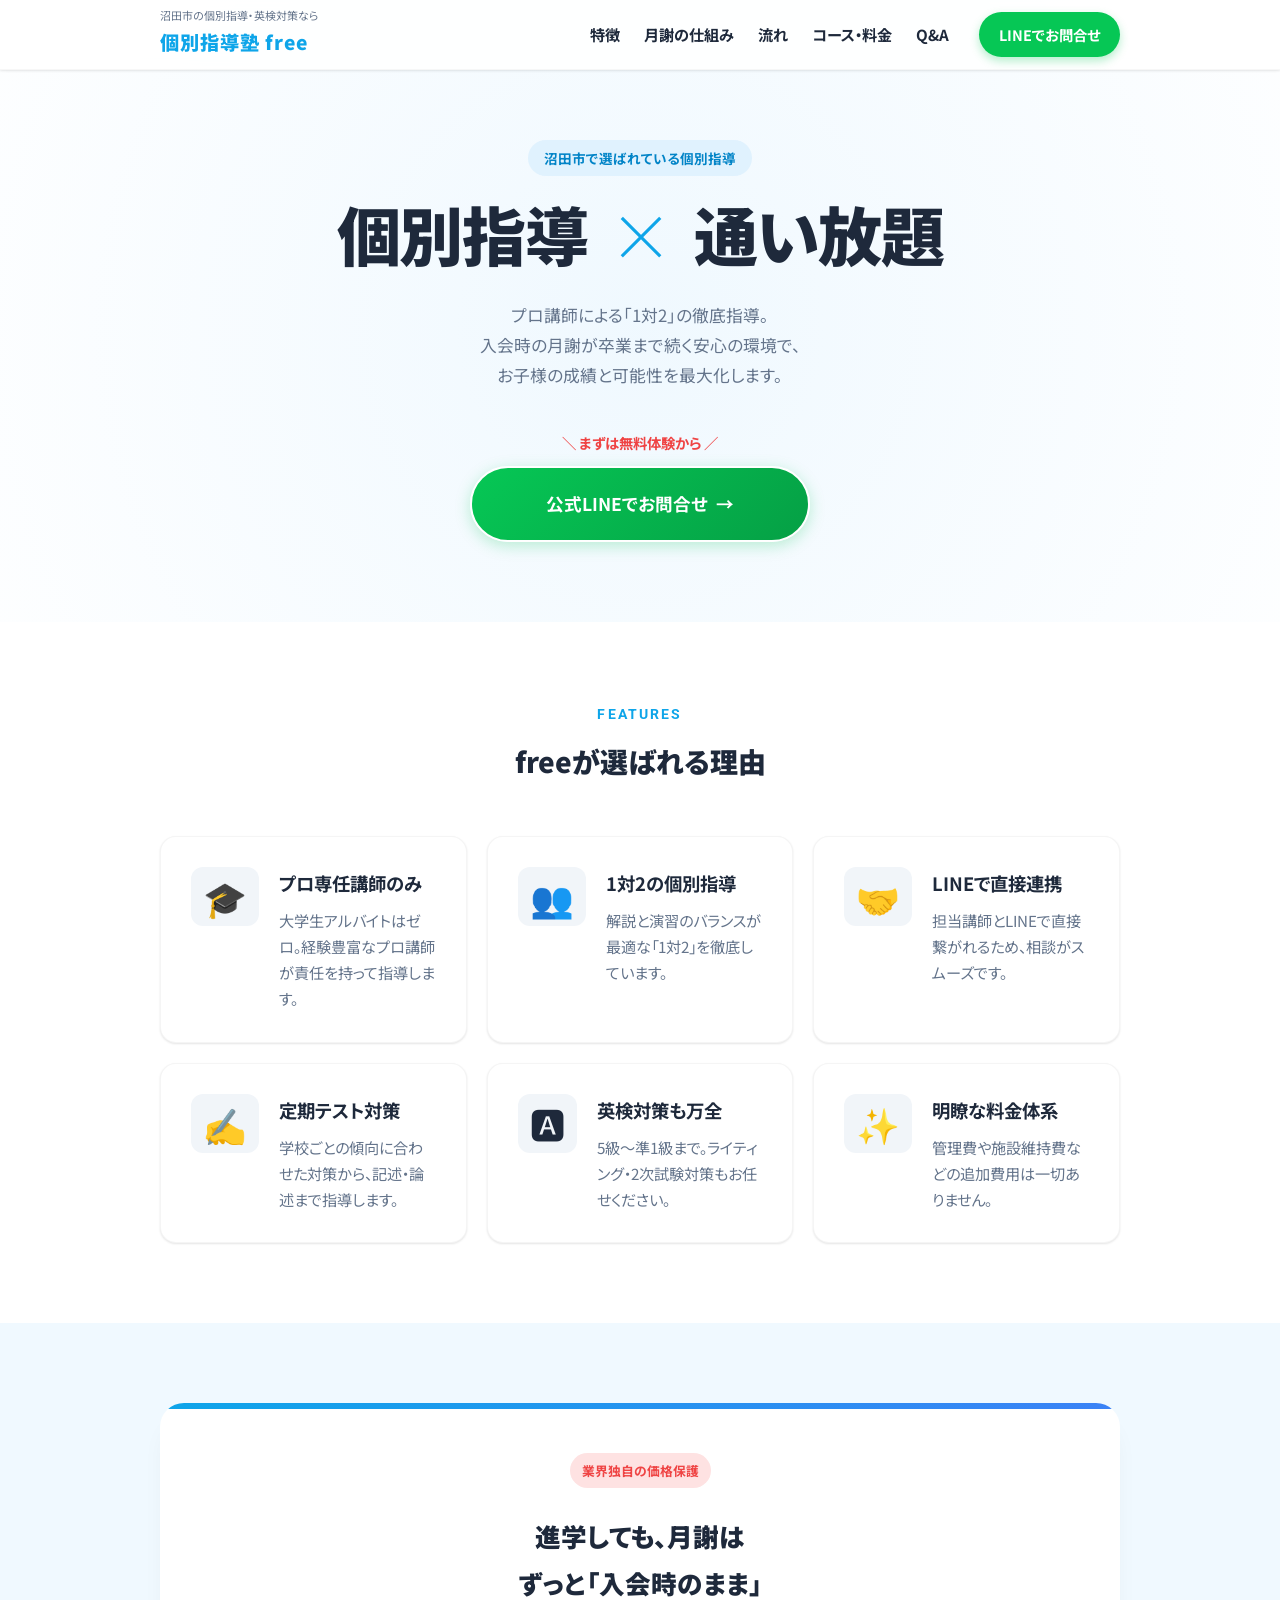
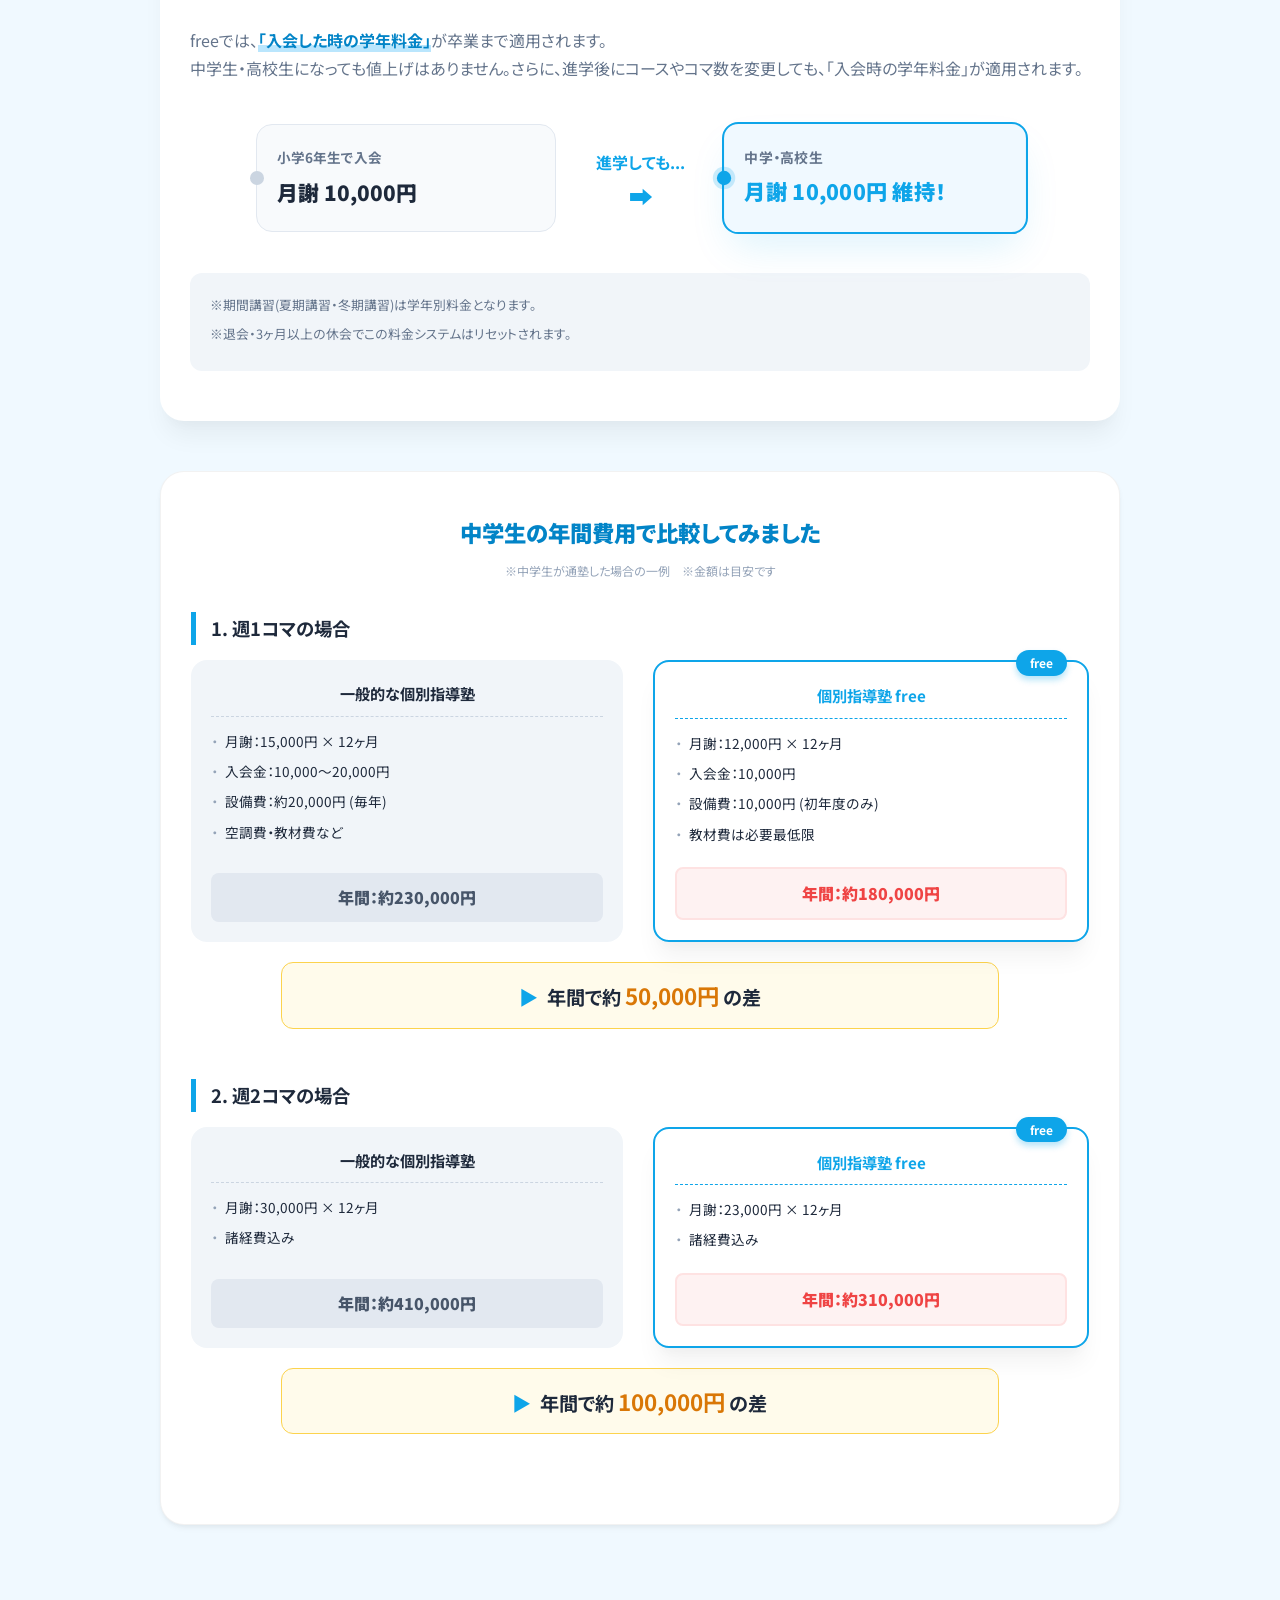
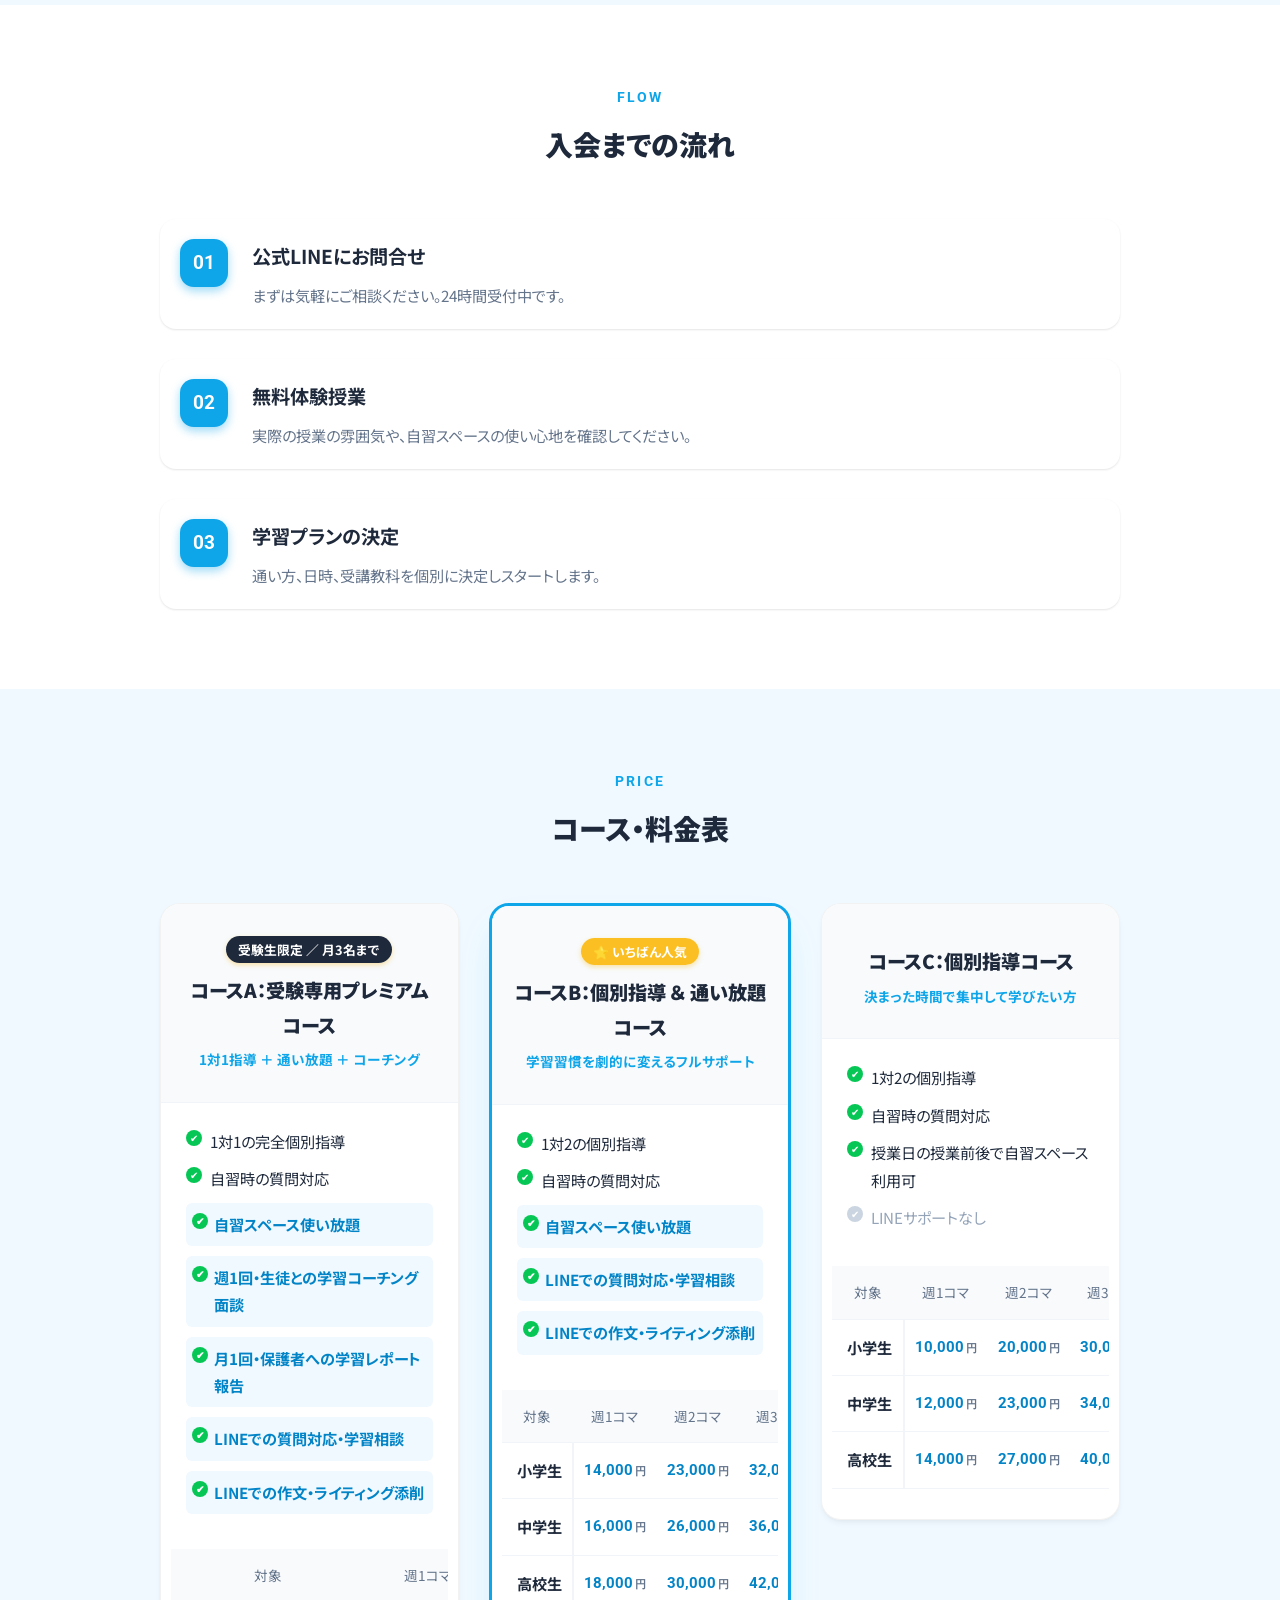
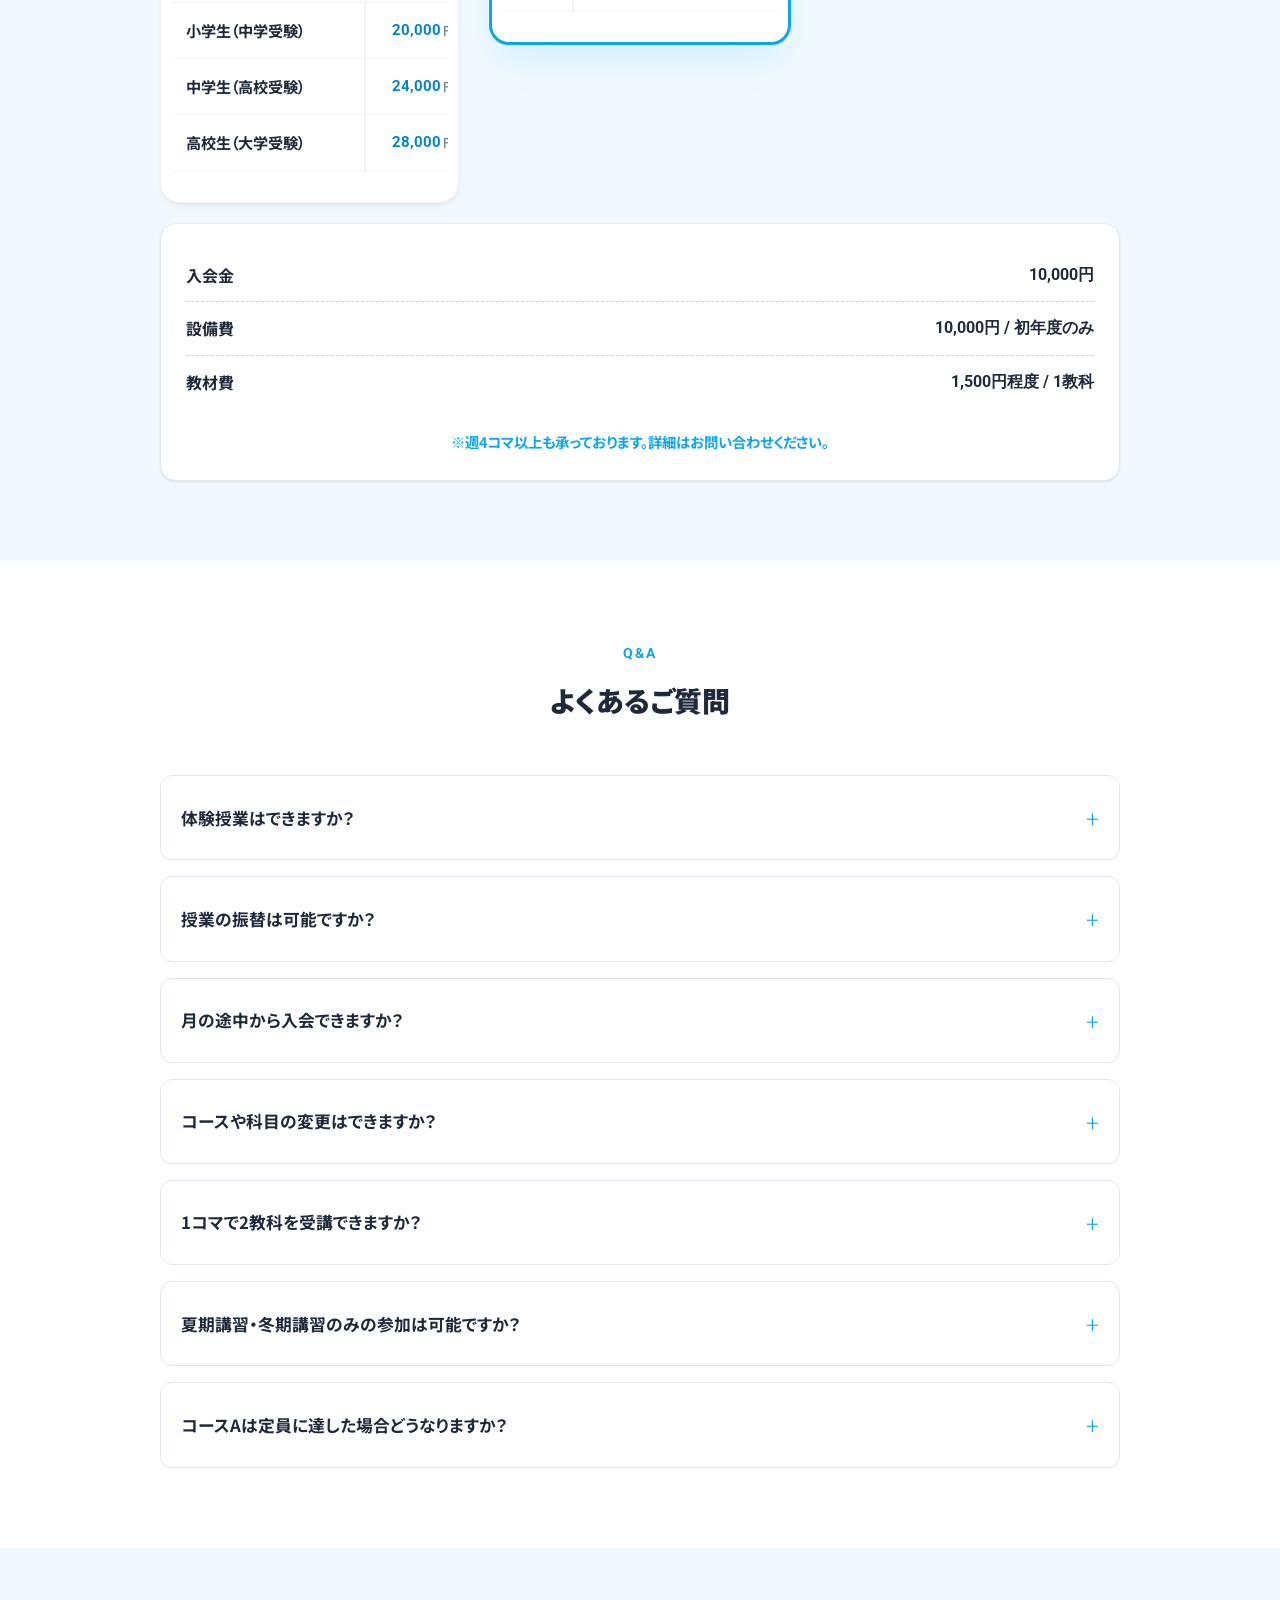
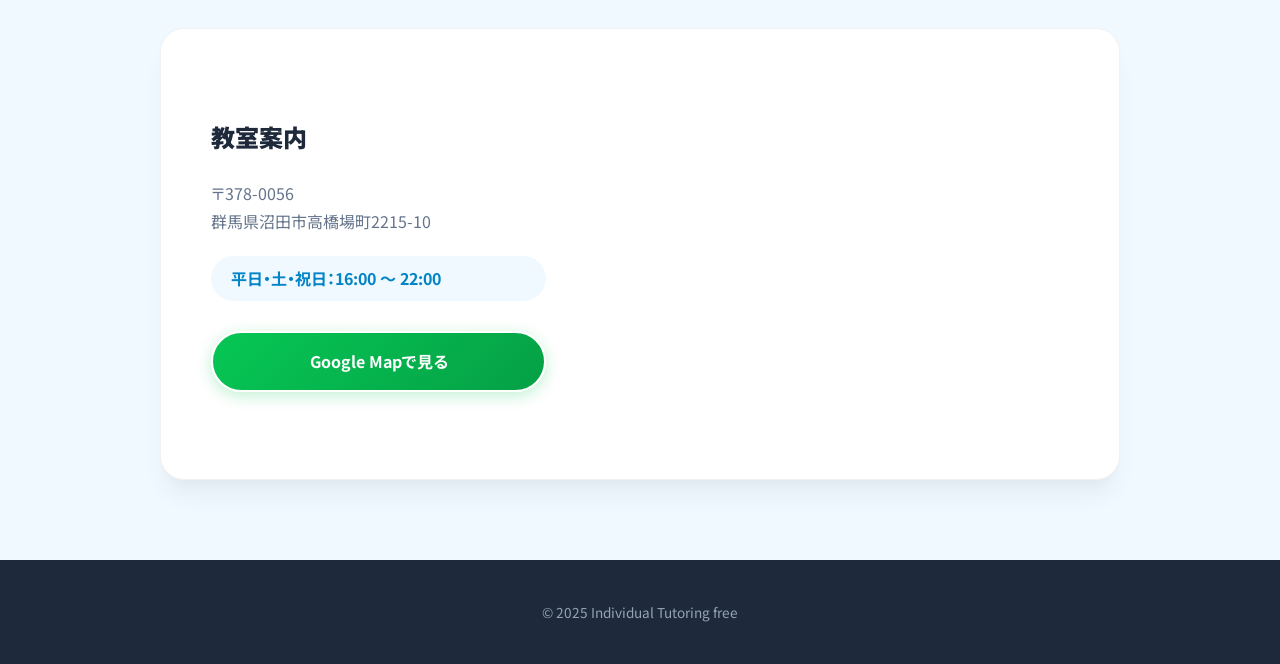
==== index.html @ dbedf5eb "Add files via upload" ====
<!DOCTYPE html>
<html lang="ja">
<head>
    <meta charset="UTF-8">
    <meta name="viewport" content="width=device-width, initial-scale=1.0, maximum-scale=1.0, user-scalable=no">
    <title>沼田市の個別指導塾 free | プロ講師による1対2指導・通い放題</title>
    <meta name="description" content="群馬県沼田市の個別指導塾free。プロ専任講師による1対2の個別指導と続けやすい学習環境を提供。無料体験実施中！">
    <link rel="preconnect" href="https://fonts.googleapis.com">
    <link rel="preconnect" href="https://fonts.gstatic.com" crossorigin>
    <link href="https://fonts.googleapis.com/css2?family=Noto+Sans+JP:wght@400;500;700;900&family=Roboto:wght@500;700&display=swap" rel="stylesheet">
    <link rel="stylesheet" href="styles.css">
</head>
<body>
    <div class="scroll-progress" id="scrollProgress"></div>

    <header class="header js-header">
        <div class="container header-inner">
            <div class="logo">
                <a href="#" class="logo-link">
                    <span class="logo-sub">沼田市の個別指導・英検対策なら</span>
                    <div class="logo-main">個別指導塾 free</div>
                </a>
            </div>
            
            <nav class="nav-desktop">
                <ul>
                    <li><a href="#features" class="nav-link">特徴</a></li>
                    <li><a href="#tuition-rule" class="nav-link">月謝の仕組み</a></li>
                    <li><a href="#flow" class="nav-link">流れ</a></li>
                    <li><a href="#course" class="nav-link">コース・料金</a></li>
                    <li><a href="#faq" class="nav-link">Q&A</a></li>
                </ul>
                <a href="https://lin.ee/gJxUEir" class="btn-header" target="_blank">LINEでお問合せ</a>
            </nav>

            <button class="hamburger js-hamburger" aria-label="メニュー">
                <span class="bar"></span>
                <span class="bar"></span>
            </button>
        </div>
    </header>

    <div class="mobile-menu js-mobile-menu">
        <nav class="mobile-nav">
            <a href="#features" class="mobile-link"><span>01.</span> 塾の特徴</a>
            <a href="#tuition-rule" class="mobile-link"><span>02.</span> 月謝の仕組み</a>
            <a href="#flow" class="mobile-link"><span>03.</span> 入会までの流れ</a>
            <a href="#course" class="mobile-link"><span>04.</span> コース・料金</a>
            <a href="#faq" class="mobile-link"><span>05.</span> よくある質問</a>
        </nav>
        <div class="mobile-menu-cta">
            <a href="https://lin.ee/gJxUEir" class="btn-primary full-width" target="_blank">LINEで無料体験を予約</a>
        </div>
    </div>

    <main>
        <section class="hero">
            <div class="hero-bg-circle"></div>
            <div class="container hero-container">
                <div class="hero-content">
                    <span class="tag-label fade-up">沼田市で選ばれている個別指導</span>
                    <h2 class="hero-title fade-up delay-1">
                        個別指導 <span class="accent-x">×</span> 通い放題
                    </h2>
                    <p class="hero-text fade-up delay-2">
                        プロ講師による「1対2」の徹底指導。<br>
                        入会時の月謝が卒業まで続く安心の環境で、<br>
                        お子様の成績と可能性を最大化します。
                    </p>
                    <div class="hero-cta fade-up delay-3">
                        <p class="cta-micro">＼ まずは無料体験から ／</p>
                        <a href="https://lin.ee/gJxUEir" class="btn-primary large shadow-pulse" target="_blank">
                            公式LINEでお問合せ
                            <span class="arrow-icon">→</span>
                        </a>
                    </div>
                </div>
            </div>
        </section>

        <section id="features" class="section">
            <div class="container">
                <div class="section-header fade-in">
                    <span class="section-en">Features</span>
                    <h3 class="section-jp">freeが選ばれる理由</h3>
                </div>
                <div class="bento-grid stagger-trigger">
                    <div class="bento-item stagger-item">
                        <div class="icon-box">🎓</div>
                        <div class="bento-content">
                            <h4>プロ専任講師のみ</h4>
                            <p>大学生アルバイトはゼロ。経験豊富なプロ講師が責任を持って指導します。</p>
                        </div>
                    </div>
                    <div class="bento-item stagger-item">
                        <div class="icon-box">👥</div>
                        <div class="bento-content">
                            <h4>1対2の個別指導</h4>
                            <p>解説と演習のバランスが最適な「1対2」を徹底しています。</p>
                        </div>
                    </div>
                    <div class="bento-item stagger-item">
                        <div class="icon-box">🤝</div>
                        <div class="bento-content">
                            <h4>LINEで直接連携</h4>
                            <p>担当講師とLINEで直接繋がれるため、相談がスムーズです。</p>
                        </div>
                    </div>
                    <div class="bento-item stagger-item">
                        <div class="icon-box">✍️</div>
                        <div class="bento-content">
                            <h4>定期テスト対策</h4>
                            <p>学校ごとの傾向に合わせた対策から、記述・論述まで指導します。</p>
                        </div>
                    </div>
                    <div class="bento-item stagger-item">
                        <div class="icon-box">🅰️</div>
                        <div class="bento-content">
                            <h4>英検対策も万全</h4>
                            <p>5級〜準1級まで。ライティング・2次試験対策もお任せください。</p>
                        </div>
                    </div>
                    <div class="bento-item stagger-item">
                        <div class="icon-box">✨</div>
                        <div class="bento-content">
                            <h4>明瞭な料金体系</h4>
                            <p>管理費や施設維持費などの追加費用は一切ありません。</p>
                        </div>
                    </div>
                </div>
            </div>
        </section>

        <section id="tuition-rule" class="section bg-pale">
            <div class="container">
                <div class="rule-card fade-in">
                    <div class="rule-header">
                        <span class="badge-red">業界独自の価格保護</span>
                        <h3>進学しても、月謝は<br>ずっと「入会時のまま」</h3>
                        <p class="rule-lead">
                            freeでは、<strong>「入会した時の学年料金」</strong>が卒業まで適用されます。<br>
                            中学生・高校生になっても値上げはありません。さらに、進学後にコースやコマ数を変更しても、「入会時の学年料金」が適用されます。
                        </p>
                    </div>
                    
                    <div class="timeline-visual">
                        <div class="timeline-item">
                            <div class="tm-point start"></div>
                            <div class="tm-content">
                                <span class="tm-grade">小学6年生で入会</span>
                                <span class="tm-price">月謝 10,000円</span>
                            </div>
                        </div>
                        <div class="timeline-arrow-container">
                            <div class="timeline-label">進学しても...</div>
                            <div class="timeline-icon">⬇</div>
                        </div>
                        <div class="timeline-item highlight">
                            <div class="tm-point end"></div>
                            <div class="tm-content">
                                <span class="tm-grade">中学・高校生</span>
                                <span class="tm-price active">月謝 10,000円 維持！</span>
                            </div>
                        </div>
                    </div>

                    <div class="rule-notes">
                        <p class="note-text">※期間講習(夏期講習・冬期講習)は学年別料金となります。</p>
                        <p class="note-text">※退会・3ヶ月以上の休会でこの料金システムはリセットされます。</p>
                    </div>
                </div>

                <div class="comparison-area fade-in">
                    <div class="comparison-header">
                        <h3>中学生の年間費用で比較してみました</h3>
                        <p class="comp-note">※中学生が通塾した場合の一例　※金額は目安です</p>
                    </div>

                    <div class="comp-case">
                        <h4>1. 週1コマの場合</h4>
                        <div class="comp-flex">
                            <div class="comp-card general">
                                <h5 class="comp-card-title">一般的な個別指導塾</h5>
                                <ul class="comp-list">
                                    <li>月謝：15,000円 × 12ヶ月</li>
                                    <li>入会金：10,000〜20,000円</li>
                                    <li>設備費：約20,000円 (毎年)</li>
                                    <li>空調費・教材費など</li>
                                </ul>
                                <div class="comp-total">年間：約230,000円</div>
                            </div>
                            <div class="comp-card free">
                                <h5 class="comp-card-title">個別指導塾 free</h5>
                                <ul class="comp-list">
                                    <li>月謝：12,000円 × 12ヶ月</li>
                                    <li>入会金：10,000円</li>
                                    <li>設備費：10,000円 (初年度のみ)</li>
                                    <li>教材費は必要最低限</li>
                                </ul>
                                <div class="comp-total highlight">年間：約180,000円</div>
                            </div>
                        </div>
                        <div class="comp-diff">
                            <span class="diff-arrow">▶</span> 年間で約<strong>50,000円</strong>の差
                        </div>
                    </div>

                    <div class="comp-case">
                        <h4>2. 週2コマの場合</h4>
                        <div class="comp-flex">
                            <div class="comp-card general">
                                <h5 class="comp-card-title">一般的な個別指導塾</h5>
                                <ul class="comp-list">
                                    <li>月謝：30,000円 × 12ヶ月</li>
                                    <li>諸経費込み</li>
                                </ul>
                                <div class="comp-total">年間：約410,000円</div>
                            </div>
                            <div class="comp-card free">
                                <h5 class="comp-card-title">個別指導塾 free</h5>
                                <ul class="comp-list">
                                    <li>月謝：23,000円 × 12ヶ月</li>
                                    <li>諸経費込み</li>
                                </ul>
                                <div class="comp-total highlight">年間：約310,000円</div>
                            </div>
                        </div>
                        <div class="comp-diff">
                            <span class="diff-arrow">▶</span> 年間で約<strong>100,000円</strong>の差
                        </div>
                    </div>
                </div>

            </div>
        </section>

        <section id="flow" class="section">
            <div class="container">
                <div class="section-header fade-in">
                    <span class="section-en">Flow</span>
                    <h3 class="section-jp">入会までの流れ</h3>
                </div>
                <div class="step-list stagger-trigger">
                    <div class="step-item stagger-item">
                        <div class="step-num">01</div>
                        <div class="step-body">
                            <h4>公式LINEにお問合せ</h4>
                            <p>まずは気軽にご相談ください。24時間受付中です。</p>
                        </div>
                    </div>
                    <div class="step-item stagger-item">
                        <div class="step-num">02</div>
                        <div class="step-body">
                            <h4>無料体験授業</h4>
                            <p>実際の授業の雰囲気や、自習スペースの使い心地を確認してください。</p>
                        </div>
                    </div>
                    <div class="step-item stagger-item">
                        <div class="step-num">03</div>
                        <div class="step-body">
                            <h4>学習プランの決定</h4>
                            <p>通い方、日時、受講教科を個別に決定しスタートします。</p>
                        </div>
                    </div>
                </div>
            </div>
        </section>

        <section id="course" class="section bg-pale">
            <div class="container">
                <div class="section-header fade-in">
                    <span class="section-en">Price</span>
                    <h3 class="section-jp">コース・料金表</h3>
                </div>

                <div class="pricing-wrapper stagger-trigger">

                    <!-- コースA：プレミアム（デコイ） -->
                    <div class="price-card stagger-item">
                        <div class="pc-header">
                            <span class="pc-badge" style="background: #1e293b;">受験生限定 ／ 月3名まで</span>
                            <h4>コースA：受験専用プレミアムコース</h4>
                            <p class="pc-desc">1対1指導 ＋ 通い放題 ＋ コーチング</p>
                        </div>
                        <div class="pc-features">
                            <ul>
                                <li class="text-black">1対1の完全個別指導</li>
                                <li class="text-black">自習時の質問対応</li>
                                <li class="text-blue">自習スペース使い放題</li>
                                <li class="text-blue">週1回・生徒との学習コーチング面談</li>
                                <li class="text-blue">月1回・保護者への学習レポート報告</li>
                                <li class="text-blue">LINEでの質問対応・学習相談</li>
                                <li class="text-blue">LINEでの作文・ライティング添削</li>
                            </ul>
                        </div>
                        <div class="table-container">
                            <table class="clean-table">
                                <thead>
                                    <tr><th>対象</th><th>週1コマ</th></tr>
                                </thead>
                                <tbody>
                                    <tr><th>小学生（中学受験）</th><td>20,000<span class="yen">円〜</span></td></tr>
                                    <tr><th>中学生（高校受験）</th><td>24,000<span class="yen">円〜</span></td></tr>
                                    <tr><th>高校生（大学受験）</th><td>28,000<span class="yen">円〜</span></td></tr>
                                </tbody>
                            </table>
                        </div>

                    </div>

                    <!-- コースB：個別指導 ＆ 通い放題（旧コースA・メイン） -->
                    <div class="price-card recommended stagger-item">
                        <div class="pc-header">
                            <span class="pc-badge">⭐ いちばん人気</span>
                            <h4>コースB：個別指導 ＆ 通い放題コース</h4>
                            <p class="pc-desc">学習習慣を劇的に変えるフルサポート</p>
                        </div>
                        <div class="pc-features">
                            <ul>
                                <li class="text-black">1対2の個別指導</li>
                                <li class="text-black">自習時の質問対応</li>
                                <li class="text-blue">自習スペース使い放題</li>
                                <li class="text-blue">LINEでの質問対応・学習相談</li>
                                <li class="text-blue">LINEでの作文・ライティング添削</li>
                            </ul>
                        </div>
                        <div class="table-container">
                            <table class="clean-table">
                                <thead>
                                    <tr><th>対象</th><th>週1コマ</th><th>週2コマ</th><th>週3コマ</th></tr>
                                </thead>
                                <tbody>
                                    <tr><th>小学生</th><td>14,000<span class="yen">円</span></td><td>23,000<span class="yen">円</span></td><td>32,000<span class="yen">円</span></td></tr>
                                    <tr><th>中学生</th><td>16,000<span class="yen">円</span></td><td>26,000<span class="yen">円</span></td><td>36,000<span class="yen">円</span></td></tr>
                                    <tr><th>高校生</th><td>18,000<span class="yen">円</span></td><td>30,000<span class="yen">円</span></td><td>42,000<span class="yen">円</span></td></tr>
                                </tbody>
                            </table>
                        </div>
                    </div>

                    <!-- コースC：個別指導コース（旧コースB） -->
                    <div class="price-card stagger-item">
                        <div class="pc-header">
                            <h4>コースC：個別指導コース</h4>
                            <p class="pc-desc">決まった時間で集中して学びたい方</p>
                        </div>
                        <div class="pc-features">
                            <ul>
                                <li class="text-black">1対2の個別指導</li>
                                <li class="text-black">自習時の質問対応</li>
                                <li class="text-black">授業日の授業前後で自習スペース利用可</li>
                                <li class="mute">LINEサポートなし</li>
                            </ul>
                        </div>
                        <div class="table-container">
                            <table class="clean-table">
                                <thead>
                                    <tr><th>対象</th><th>週1コマ</th><th>週2コマ</th><th>週3コマ</th></tr>
                                </thead>
                                <tbody>
                                    <tr><th>小学生</th><td>10,000<span class="yen">円</span></td><td>20,000<span class="yen">円</span></td><td>30,000<span class="yen">円</span></td></tr>
                                    <tr><th>中学生</th><td>12,000<span class="yen">円</span></td><td>23,000<span class="yen">円</span></td><td>34,000<span class="yen">円</span></td></tr>
                                    <tr><th>高校生</th><td>14,000<span class="yen">円</span></td><td>27,000<span class="yen">円</span></td><td>40,000<span class="yen">円</span></td></tr>
                                </tbody>
                            </table>
                        </div>
                    </div>

                </div>

                <div class="fees-simple fade-in">
                    <dl>
                        <div class="fee-row">
                            <dt>入会金</dt>
                            <dd>10,000円</dd>
                        </div>
                        <div class="fee-row">
                            <dt>設備費</dt>
                            <dd>10,000円 <span class="small">/ 初年度のみ</span></dd>
                        </div>
                        <div class="fee-row">
                            <dt>教材費</dt>
                            <dd>1,500円程度 <span class="small">/ 1教科</span></dd>
                        </div>
                    </dl>
                    <p class="fee-note-bottom">※週4コマ以上も承っております。詳細はお問い合わせください。</p>
                </div>
            </div>
        </section>

        <section id="faq" class="section">
            <div class="container">
                <div class="section-header fade-in">
                    <span class="section-en">Q&A</span>
                    <h3 class="section-jp">よくあるご質問</h3>
                </div>
                <div class="faq-grid stagger-trigger">
                    <details class="faq-details stagger-item">
                        <summary>体験授業はできますか？ <span class="icon">+</span></summary>
                        <div class="faq-answer">はい、1コマ（60分）の無料体験が可能です。公式LINEからお気軽にお問合せください。</div>
                    </details>
                    <details class="faq-details stagger-item">
                        <summary>授業の振替は可能ですか？ <span class="icon">+</span></summary>
                        <div class="faq-answer">事前欠席のご連絡をいただいた場合は振替可能です（有効期間は前後1ヶ月）。当日欠席は振替不可となります。</div>
                    </details>
                    <details class="faq-details stagger-item">
                        <summary>月の途中から入会できますか？ <span class="icon">+</span></summary>
                        <div class="faq-answer">はい、可能です。初月分は日割り計算となりますので、思い立った時にいつでもスタートしていただけます。</div>
                    </details>
                    <details class="faq-details stagger-item">
                        <summary>コースや科目の変更はできますか？ <span class="icon">+</span></summary>
                        <div class="faq-answer">可能です。翌月からの変更を基本としております。詳細は公式LINEでご相談ください。</div>
                    </details>
                    <details class="faq-details stagger-item">
                        <summary>1コマで2教科を受講できますか？ <span class="icon">+</span></summary>
                        <div class="faq-answer">可能ですが、あまりオススメしません。複数教科を希望の場合は週2コマ以上をオススメしています。</div>
                    </details>
                    <details class="faq-details stagger-item">
                        <summary>夏期講習・冬期講習のみの参加は可能ですか？ <span class="icon">+</span></summary>
                        <div class="faq-answer">はい、可能です。外部生料金となりますので詳細はお問合せください。</div>
                    </details>
                    <details class="faq-details stagger-item">
                        <summary>コースAは定員に達した場合どうなりますか？ <span class="icon">+</span></summary>
                        <div class="faq-answer">定員（月3名）に達した場合はウェイティングリストへのご登録となります。空き次第、公式LINEにてご連絡いたします。</div>
                    </details>
                </div>
            </div>
        </section>

        <section class="section access-section bg-pale">
            <div class="container">
                <div class="access-card fade-in">
                    <div class="access-text">
                        <h3>教室案内</h3>
                        <address>
                            〒378-0056<br>
                            群馬県沼田市高橋場町2215-10
                        </address>
                        <p class="hours">平日・土・祝日：16:00 〜 22:00</p>
                        <a href="https://maps.google.com/maps?q=群馬県沼田市高橋場町2215-10" class="btn-primary full-width" target="_blank">Google Mapで見る</a>
                    </div>
                    <div class="access-map">
                        <iframe src="https://maps.google.com/maps?q=群馬県沼田市高橋場町2215-10&t=&z=15&ie=UTF8&iwloc=&output=embed" width="100%" height="100%" style="border:0;" allowfullscreen="" loading="lazy"></iframe>
                    </div>
                </div>
            </div>
        </section>
    </main>

    <footer class="footer">
        <div class="container">
            <p class="copyright">© 2025 Individual Tutoring free</p>
        </div>
    </footer>

    <div class="mobile-bottom-bar">
        <a href="https://lin.ee/gJxUEir" class="bar-btn" target="_blank">
            <span class="bar-sub">＼ 無料体験受付中 ／</span>
            <span class="bar-main">LINEでお問合せ</span>
        </a>
    </div>

    <script>
        document.addEventListener('DOMContentLoaded', () => {
            document.body.classList.add('js-active');

            // プログレスバー
            window.addEventListener('scroll', () => {
                let winScroll = document.body.scrollTop || document.documentElement.scrollTop;
                let height = document.documentElement.scrollHeight - document.documentElement.clientHeight;
                let scrolled = height > 0 ? (winScroll / height) * 100 : 0;
                const bar = document.getElementById("scrollProgress");
                if(bar) bar.style.width = scrolled + "%";
            });

            // ハンバーガーメニュー
            const hamburger = document.querySelector('.js-hamburger');
            const mobileMenu = document.querySelector('.js-mobile-menu');
            const mobileLinks = document.querySelectorAll('.mobile-link');

            if (hamburger && mobileMenu) {
                hamburger.addEventListener('click', () => {
                    hamburger.classList.toggle('active');
                    mobileMenu.classList.toggle('active');
                    document.body.classList.toggle('no-scroll');
                });

                mobileLinks.forEach(link => {
                    link.addEventListener('click', () => {
                        hamburger.classList.remove('active');
                        mobileMenu.classList.remove('active');
                        document.body.classList.remove('no-scroll');
                    });
                });
            }

            // IntersectionObserverによるアニメーション
            const observerOptions = {
                root: null,
                rootMargin: '0px 0px -100px 0px',
                threshold: 0.1
            };

            const observer = new IntersectionObserver((entries) => {
                entries.forEach(entry => {
                    if (entry.isIntersecting) {
                        entry.target.classList.add('visible');
                        
                        if (entry.target.classList.contains('stagger-trigger')) {
                            const items = entry.target.querySelectorAll('.stagger-item');
                            items.forEach((item, index) => {
                                setTimeout(() => {
                                    item.classList.add('visible');
                                }, index * 100);
                            });
                        }
                    }
                });
            }, observerOptions);

            document.querySelectorAll('.fade-in, .fade-up, .stagger-trigger, .stagger-item').forEach(el => observer.observe(el));
        });
    </script>
</body>
</html>
---- styles.css ----
/* --- Base & Variables (Modern White Theme) --- */
:root {
    /* メインカラー：信頼感のある鮮やかなブルー */
    --primary: #0ea5e9;       /* Sky Blue 500 */
    --primary-dark: #0284c7;  /* Sky Blue 600 */
    --accent: #38bdf8;        /* Sky Blue 400 */
    
    /* LINE色は維持 */
    --line-color: #06C755;
    
    /* テキストカラー：可読性の高いダークネイビー・グレー */
    --text-main: #1e293b;     /* Slate 800 - 完全な黒より目に優しい */
    --text-sub: #64748b;      /* Slate 500 */
    --text-white: #ffffff;
    
    /* 背景色：白・オフホワイトベース */
    --bg-body: #ffffff;       
    --bg-pale: #f0f9ff;       /* 極めて薄いブルーグレー（セクション背景用） */
    --bg-card: #ffffff;       
    --bg-footer: #1e293b;     /* フッターのみ引き締め色のダーク */
    
    --radius: 16px;           /* より丸みを持たせて親しみやすく */
    
    /* 影：白背景に映える柔らかく拡散する影 */
    --shadow-sm: 0 1px 3px rgba(0,0,0,0.05), 0 1px 2px rgba(0,0,0,0.06);
    --shadow-md: 0 4px 6px -1px rgba(0,0,0,0.05), 0 2px 4px -1px rgba(0,0,0,0.03);
    --shadow-lg: 0 20px 25px -5px rgba(0,0,0,0.05), 0 10px 10px -5px rgba(0,0,0,0.02);
    --shadow-float: 0 20px 40px -10px rgba(14, 165, 233, 0.15); /* 浮き上がるような影 */
    
    --font-jp: 'Noto Sans JP', sans-serif;
    --font-en: 'Roboto', sans-serif;
}

* { box-sizing: border-box; margin: 0; padding: 0; }
html { scroll-behavior: smooth; font-size: 16px; }
body {
    font-family: var(--font-jp);
    color: var(--text-main);
    background: var(--bg-body);
    line-height: 1.8;
    font-feature-settings: "palt";
    -webkit-font-smoothing: antialiased;
    overflow-x: hidden;
    padding-bottom: 0;
}

a { text-decoration: none; color: inherit; transition: all 0.3s ease; }
ul { list-style: none; }
.container { width: 100%; max-width: 1000px; margin: 0 auto; padding: 0 20px; }
.section { padding: 80px 0; }
.bg-pale { background-color: var(--bg-pale); }

/* --- Scroll Progress --- */
.scroll-progress {
    position: fixed; top: 0; left: 0; height: 3px; background: var(--primary);
    width: 0%; z-index: 2000; transition: width 0.1s;
}

/* --- Header & Nav --- */
.header {
    position: fixed; top: 0; width: 100%; z-index: 1000;
    background: rgba(255, 255, 255, 0.85);
    backdrop-filter: blur(12px);
    border-bottom: 1px solid rgba(0,0,0,0.03);
    height: 70px; display: flex; align-items: center;
    box-shadow: var(--shadow-sm);
}
.header-inner { display: flex; justify-content: space-between; align-items: center; width: 100%; }
.logo-sub { font-size: 11px; color: var(--text-sub); display: block; line-height: 1; margin-bottom: 4px; }
.logo-main { font-size: 1.2rem; font-weight: 900; color: var(--primary); letter-spacing: 0.05em; }

.nav-desktop { display: none; }

/* Hamburger */
.hamburger {
    width: 44px; height: 44px; display: flex; flex-direction: column; 
    justify-content: center; align-items: center; gap: 6px;
    background: none; border: none; cursor: pointer;
}
.bar { width: 24px; height: 2px; background: var(--text-main); transition: 0.3s; border-radius: 2px; }
.hamburger.active .bar:nth-child(1) { transform: rotate(45deg) translate(5px, 6px); }
.hamburger.active .bar:nth-child(2) { transform: rotate(-45deg) translate(5px, -6px); }

/* Mobile Menu */
.mobile-menu {
    position: fixed; top: 70px; left: 0; width: 100%; height: calc(100vh - 70px);
    background: var(--bg-body); z-index: 999;
    transform: translateX(100%); transition: transform 0.4s cubic-bezier(0.16, 1, 0.3, 1);
    display: flex; flex-direction: column; padding: 20px;
}
.mobile-menu.active { transform: translateX(0); }
.mobile-link {
    font-size: 1.1rem; font-weight: 700; padding: 20px 0; border-bottom: 1px solid rgba(0,0,0,0.05);
    display: block; color: var(--text-main);
}
.mobile-link span { color: var(--primary); font-family: var(--font-en); margin-right: 10px; font-weight: 500; }
.mobile-menu-cta { margin-top: auto; padding-bottom: 40px; }

/* --- Components --- */
.btn-primary {
    background: linear-gradient(135deg, var(--line-color), #05a045); 
    color: white;
    font-weight: 700; border-radius: 50px; padding: 14px 28px;
    display: inline-flex; align-items: center; justify-content: center;
    box-shadow: 0 4px 15px rgba(6, 199, 85, 0.25);
    font-size: 1rem;
    transition: transform 0.2s, box-shadow 0.2s;
    border: 2px solid white;
}
.btn-primary:hover {
    transform: translateY(-2px);
    box-shadow: 0 8px 20px rgba(6, 199, 85, 0.35);
}
.btn-primary.large { width: 100%; max-width: 340px; padding: 20px; font-size: 1.1rem; }
.btn-primary:active { transform: scale(0.98); }
.full-width { width: 100%; }

.tag-label { 
    display: inline-block; 
    background: #e0f2fe;
    color: var(--primary-dark); 
    font-size: 0.85rem; padding: 6px 16px; border-radius: 50px; font-weight: 700; margin-bottom: 16px;
}

/* --- Hero Section --- */
.hero { 
    padding-top: 140px; padding-bottom: 80px; text-align: center; 
    position: relative; overflow: hidden; 
}
.hero-bg-circle {
    position: absolute; top: -50%; left: 50%; transform: translateX(-50%);
    width: 150vw; height: 100vw;
    background: radial-gradient(circle, rgba(224, 242, 254, 0.5) 0%, rgba(255, 255, 255, 0) 70%);
    z-index: -1; pointer-events: none;
}

.hero-title {
    font-size: clamp(1.1rem, 6vw, 2.4rem); 
    white-space: nowrap;
    line-height: 1.3; 
    font-weight: 900; 
    margin-bottom: 24px;
    color: var(--text-main);
    letter-spacing: -0.02em;
}

.accent-x { color: var(--primary); font-weight: 300; margin: 0 8px; }
.hero-text { font-size: 1.05rem; color: var(--text-sub); margin-bottom: 40px; }
.cta-micro { font-size: 0.9rem; font-weight: 700; color: #ef4444; margin-bottom: 10px; } 
.arrow-icon { margin-left: 8px; transition: transform 0.3s; }
.btn-primary:hover .arrow-icon { transform: translateX(5px); }

/* --- Features (Bento Grid) --- */
.section-header { margin-bottom: 50px; text-align: center; }
.section-en { 
    font-family: var(--font-en); font-weight: 700; color: var(--primary); 
    letter-spacing: 0.15em; font-size: 0.9rem; text-transform: uppercase; display: block; margin-bottom: 8px;
}
.section-jp { font-size: 1.75rem; font-weight: 900; color: var(--text-main); }

.bento-grid { display: grid; grid-template-columns: 1fr; gap: 20px; }
.bento-item {
    background: var(--bg-card); 
    border: 1px solid rgba(0,0,0,0.04);
    border-radius: var(--radius);
    padding: 30px; display: flex; align-items: flex-start; gap: 20px;
    box-shadow: var(--shadow-sm);
    transition: transform 0.3s ease, box-shadow 0.3s ease;
}
.bento-item:hover {
    transform: translateY(-5px);
    box-shadow: var(--shadow-lg);
}
.icon-box { font-size: 2.2rem; line-height: 1; flex-shrink: 0; background: #f1f5f9; padding: 12px; border-radius: 12px; }
.bento-content h4 { font-size: 1.15rem; font-weight: 700; margin-bottom: 8px; color: var(--text-main); }
.bento-content p { font-size: 0.95rem; color: var(--text-sub); line-height: 1.7; }

/* --- Tuition Rule (Timeline) --- */
.rule-card {
    background: var(--bg-card); padding: 50px 30px; border-radius: 24px;
    box-shadow: var(--shadow-lg); text-align: center;
    margin-bottom: 50px; position: relative; overflow: hidden;
}
.rule-card::before {
    content: ""; position: absolute; top: 0; left: 0; right: 0; height: 6px;
    background: linear-gradient(90deg, var(--primary), #3b82f6);
}

.badge-red { background: #fee2e2; color: #ef4444; font-size: 0.8rem; padding: 6px 12px; border-radius: 50px; font-weight: 700; vertical-align: middle; display: inline-block; margin-bottom: 10px; }
.rule-header h3 { font-size: 1.6rem; margin: 15px 0 20px; font-weight: 900; color: var(--text-main); }
.rule-lead { font-size: 1rem; text-align: left; margin-bottom: 40px; color: var(--text-sub); }
.rule-lead strong { color: var(--primary-dark); background: linear-gradient(transparent 70%, #bae6fd 70%); }

.timeline-visual { margin: 40px 0; display: flex; flex-direction: column; align-items: center; gap: 20px; position: relative; }
.timeline-item {
    width: 100%; border: 1px solid #e2e8f0;
    border-radius: 16px; padding: 20px;
    position: relative; text-align: left; background: #f8fafc;
    transition: transform 0.3s;
}
.timeline-item.highlight { 
    border: 2px solid var(--primary); 
    background: #f0f9ff;
    box-shadow: var(--shadow-float);
    transform: scale(1.02);
}
.tm-point { width: 14px; height: 14px; border-radius: 50%; position: absolute; left: -7px; top: 50%; transform: translateY(-50%); }
.tm-point.start { background: #cbd5e1; }
.tm-point.end { background: var(--primary); box-shadow: 0 0 0 4px rgba(14, 165, 233, 0.2); }

.tm-grade { font-size: 0.85rem; color: var(--text-sub); display: block; margin-bottom: 4px; font-weight: 700; }
.tm-price { font-size: 1.3rem; font-weight: 900; color: var(--text-main); }
.tm-price.active { color: var(--primary); }

.timeline-arrow-container {
    display: flex; flex-direction: column; align-items: center; justify-content: center;
    color: var(--primary); font-weight: 700;
}
.timeline-label { margin-bottom: 5px; font-size: 0.85rem; }
.timeline-icon { font-size: 1.5rem; line-height: 1; }

.rule-notes { text-align: left; margin-top: 30px; background: #f1f5f9; padding: 20px; border-radius: 12px; }
.note-text { font-size: 0.8rem; color: #64748b; margin-bottom: 6px; }

/* --- Cost Comparison Infographic --- */
.comparison-area {
    background: var(--bg-card); border-radius: 24px; padding: 40px 30px;
    box-shadow: var(--shadow-md); 
    border: 1px solid rgba(0,0,0,0.05);
}
.comparison-header { text-align: center; margin-bottom: 30px; }
.comparison-header h3 { font-size: 1.4rem; font-weight: 900; color: var(--primary-dark); margin-bottom: 8px; }
.comp-note { font-size: 0.75rem; color: #94a3b8; }

.comp-case { margin-bottom: 50px; }
.comp-case h4 { 
    font-size: 1.15rem; font-weight: 700; margin-bottom: 15px; 
    border-left: 5px solid var(--primary); padding-left: 15px; 
    color: var(--text-main);
}

.comp-flex { display: flex; flex-direction: column; gap: 15px; }
.comp-card {
    border-radius: 16px; padding: 20px; flex: 1;
    display: flex; flex-direction: column;
}
.comp-card.general { 
    background: #f1f5f9; 
    color: #64748b;
}
.comp-card.free { 
    background: #ffffff; 
    border: 2px solid var(--primary); 
    position: relative; 
    box-shadow: var(--shadow-lg);
}
.comp-card.free::after { 
    content: "free"; position: absolute; top: -12px; right: 20px; 
    background: var(--primary); color: white; 
    padding: 2px 14px; border-radius: 20px; font-size: 0.75rem; font-weight: bold; 
    box-shadow: 0 4px 6px rgba(14, 165, 233, 0.3);
}

.comp-card-title { 
    font-size: 0.95rem; font-weight: 700; text-align: center; margin-bottom: 12px; 
    padding-bottom: 8px; border-bottom: 1px dashed #cbd5e1; 
    color: var(--text-main); 
}
.comp-card.free .comp-card-title { color: var(--primary); border-bottom-color: var(--primary); }

.comp-list { font-size: 0.85rem; margin-bottom: 15px; flex-grow: 1; padding: 0; color: var(--text-main); }
.comp-list li { margin-bottom: 6px; position: relative; padding-left: 1em; }
.comp-list li::before { content: "・"; position: absolute; left: 0; color: #94a3b8; }

.comp-total { 
    font-weight: 900; text-align: center; 
    background: #e2e8f0; color: #475569;
    padding: 10px; border-radius: 8px; font-size: 1rem; 
}
.comp-card.free .comp-total { 
    color: #ef4444; 
    border: 2px solid #fee2e2; 
    background: #fef2f2;
}

.comp-diff {
    text-align: center; margin-top: 15px; font-weight: 700; color: var(--text-main); font-size: 1.05rem;
    background: #fffbeb;
    padding: 12px; border-radius: 12px; border: 1px solid #fcd34d;
}
.comp-diff strong { color: #d97706; font-size: 1.4rem; margin: 0 4px; }
.diff-arrow { color: var(--primary); margin-right: 5px; }

/* --- Flow (Steps) --- */
.step-list { display: flex; flex-direction: column; gap: 30px; }
.step-item { 
    display: flex; gap: 24px; align-items: flex-start; 
    background: white; padding: 20px; border-radius: 16px;
    box-shadow: var(--shadow-sm);
}
.step-num {
    background: var(--primary); color: white; width: 48px; height: 48px;
    border-radius: 14px; display: flex; align-items: center; justify-content: center;
    font-weight: 700; font-family: var(--font-en); flex-shrink: 0;
    box-shadow: 0 4px 10px rgba(14, 165, 233, 0.4); font-size: 1.2rem;
}
.step-body h4 { font-size: 1.2rem; margin-bottom: 8px; color: var(--text-main); font-weight: 700; }
.step-body p { font-size: 0.95rem; color: var(--text-sub); }

/* --- Pricing --- */
.pricing-wrapper { display: flex; flex-direction: column; gap: 30px; }
.price-card {
    background: var(--bg-card);
    border: 1px solid rgba(0,0,0,0.05); border-radius: 20px; overflow: hidden;
    box-shadow: var(--shadow-md);
    transition: transform 0.3s ease;
}
.price-card:hover { transform: translateY(-5px); }

.price-card.recommended { 
    border: 3px solid var(--primary); 
    box-shadow: var(--shadow-float);
    transform: scale(1.02);
}
.price-card.recommended:hover { transform: scale(1.02) translateY(-5px); }

.pc-header { background: #f8fafc; padding: 30px 20px; text-align: center; border-bottom: 1px solid #f1f5f9; }
.pc-badge { background: #fbbf24; color: #fff; font-size: 0.8rem; padding: 4px 12px; border-radius: 50px; font-weight: 700; box-shadow: 0 2px 5px rgba(251, 191, 36, 0.4); }
.pc-header h4 { font-size: 1.2rem; font-weight: 900; margin-top: 10px; color: var(--text-main); }
.pc-desc { font-size: 0.85rem; color: var(--primary); font-weight: 700; margin-top: 5px; }

.pc-features { padding: 25px; background: var(--bg-card); font-size: 0.95rem; }
.pc-features li { margin-bottom: 10px; padding-left: 24px; position: relative; color: var(--text-main); }
.pc-features li::before { 
    content: "✔"; color: white; background: var(--line-color); 
    position: absolute; left: 0; top: 2px;
    width: 16px; height: 16px; border-radius: 50%; font-size: 10px;
    display: flex; align-items: center; justify-content: center;
}

.pc-features li.text-blue { color: var(--primary-dark); font-weight: 700; background: #f0f9ff; padding: 8px 8px 8px 28px; border-radius: 6px; }
.pc-features li.text-blue::before { top: 10px; left: 6px; }
.pc-features li.mute { color: #94a3b8; }
.pc-features li.mute::before { background: #cbd5e1; }

.table-container { overflow-x: auto; padding-bottom: 10px; margin: 0 10px 20px; }
.clean-table { width: 100%; border-collapse: collapse; min-width: 320px; font-size: 0.95rem; }
.clean-table th, .clean-table td { padding: 14px 10px; text-align: center; border-bottom: 1px solid #f1f5f9; white-space: nowrap; }
.clean-table thead th { font-size: 0.85rem; color: var(--text-sub); font-weight: normal; background: #f8fafc; }
.clean-table tbody th { text-align: left; font-weight: 700; padding-left: 15px; position: sticky; left: 0; background: var(--bg-card); z-index: 1; border-right: 2px solid #f1f5f9; color: var(--text-main); }
.clean-table td { color: var(--primary-dark); font-weight: 700; font-family: var(--font-en); }
.yen { font-size: 0.75em; margin-left: 2px; color: var(--text-sub); }

.fees-simple { background: white; padding: 25px; border-radius: 16px; margin-top: 20px; border: 1px solid #e2e8f0; box-shadow: var(--shadow-sm); }
.fee-row { display: flex; justify-content: space-between; border-bottom: 1px dashed #cbd5e1; padding: 12px 0; color: var(--text-main); }
.fee-row:last-child { border-bottom: none; }
.fee-row dt { font-weight: 700; }
.fee-row dd { font-weight: 700; font-family: var(--font-en); }
.fee-note-bottom { font-size: 0.9rem; color: var(--primary); font-weight: 700; margin-top: 20px; text-align: center; }

/* --- FAQ --- */
.faq-grid { display: flex; flex-direction: column; gap: 16px; }
.faq-details { 
    background: var(--bg-card); border: 1px solid #e2e8f0; border-radius: 12px; overflow: hidden; 
    transition: all 0.3s;
}
.faq-details:hover { box-shadow: var(--shadow-md); border-color: var(--primary); }
.faq-details summary { 
    padding: 20px; font-weight: 700; cursor: pointer; list-style: none; display: flex; justify-content: space-between; align-items: center; 
    color: var(--text-main); font-size: 1.05rem;
}
.faq-details summary::-webkit-details-marker { display: none; }
.faq-answer { padding: 0 20px 24px; font-size: 1rem; color: var(--text-sub); line-height: 1.8; border-top: 1px solid #f1f5f9; padding-top: 16px; }
.icon { font-weight: 300; font-size: 1.5rem; color: var(--primary); transition: transform 0.3s; }
.faq-details[open] .icon { transform: rotate(45deg); }
.faq-details[open] { background: #fdfeff; }

/* --- Access --- */
.access-card { 
    background: var(--bg-card); border-radius: 24px; overflow: hidden; 
    box-shadow: var(--shadow-lg); border: 1px solid rgba(0,0,0,0.05); 
}
.access-text { padding: 40px; text-align: center; }
.access-text h3 { margin-bottom: 20px; font-size: 1.5rem; color: var(--text-main); font-weight: 900; }
.access-text address { font-style: normal; margin-bottom: 20px; line-height: 1.8; color: var(--text-sub); }
.hours { font-weight: 700; color: var(--primary-dark); margin-bottom: 30px; background: #f0f9ff; display: inline-block; padding: 8px 20px; border-radius: 50px; }
.access-map { height: 400px; width: 100%; }
.access-map iframe { filter: none; }

/* --- Footer --- */
.footer { background: var(--bg-footer); color: #94a3b8; text-align: center; padding: 40px 0; font-size: 0.85rem; }

/* --- Mobile Bottom Bar --- */
.mobile-bottom-bar {
    position: fixed; bottom: 20px; left: 20px; right: 20px; z-index: 900;
}
.bar-btn {
    display: flex; flex-direction: column; align-items: center; justify-content: center;
    background: linear-gradient(135deg, var(--line-color), #05a045); color: white; padding: 14px;
    border-radius: 16px; box-shadow: 0 10px 25px rgba(6,199,85,0.4);
    text-align: center; border: 2px solid white;
}

/* --- Animations (Professional & Smooth) --- */
.fade-up, .fade-in, .stagger-item { 
    opacity: 0; 
    transition: opacity 0.8s cubic-bezier(0.16, 1, 0.3, 1), transform 0.8s cubic-bezier(0.16, 1, 0.3, 1);
}
.fade-up { transform: translateY(40px); }
.stagger-item { transform: translateY(20px); }

body.js-active .visible { opacity: 1; transform: translateY(0); }

.delay-1 { transition-delay: 0.1s; }
.delay-2 { transition-delay: 0.2s; }
.delay-3 { transition-delay: 0.3s; }

.shadow-pulse { animation: pulseShadow 2s infinite; }
@keyframes pulseShadow {
    0% { box-shadow: 0 0 0 0 rgba(6, 199, 85, 0.6); }
    70% { box-shadow: 0 0 0 15px rgba(6, 199, 85, 0); }
    100% { box-shadow: 0 0 0 0 rgba(6, 199, 85, 0); }
}

/* --- Desktop Adjustments (Min-width: 768px) --- */
@media (min-width: 768px) {
    .hamburger { display: none; }
    .nav-desktop { display: flex; align-items: center; gap: 30px; }
    .nav-desktop ul { display: flex; gap: 24px; }
    .nav-link { font-weight: 700; font-size: 0.95rem; color: var(--text-main); position: relative; }
    
    .nav-link::after {
        content: ""; position: absolute; bottom: -4px; left: 0; width: 0%; height: 2px;
        background: var(--primary); transition: width 0.3s;
    }
    .nav-link:hover { color: var(--primary); }
    .nav-link:hover::after { width: 100%; }

    .btn-header { background: var(--line-color); color: white; padding: 10px 20px; border-radius: 50px; font-weight: 700; font-size: 0.9rem; box-shadow: 0 4px 10px rgba(6,199,85,0.3); transition: transform 0.2s; }
    .btn-header:hover { transform: translateY(-2px); }
    
    .hero-title { font-size: 4rem; }
    .bento-grid { grid-template-columns: repeat(3, 1fr); }
    
    .pricing-wrapper { flex-direction: row; align-items: flex-start; }
    .price-card { flex: 1; }
    
    .timeline-visual { flex-direction: row; justify-content: center; gap: 40px; }
    .timeline-arrow-container { flex-direction: column; margin: 0; }
    .timeline-label { margin-bottom: 8px; font-size: 1rem; }
    .timeline-icon { transform: rotate(-90deg); }
    .timeline-item { width: auto; min-width: 300px; }
    
    .comp-flex { flex-direction: row; gap: 30px; }
    .comp-diff { width: 80%; margin: 20px auto 0; font-size: 1.2rem; }
    
    .access-card { display: grid; grid-template-columns: 1fr 1.2fr; }
    .access-map { height: 100%; min-height: 450px; }
    .access-text { display: flex; flex-direction: column; justify-content: center; padding: 50px; text-align: left; }
    .access-text h3 { text-align: left; }
    
    .mobile-bottom-bar { display: none; }
}
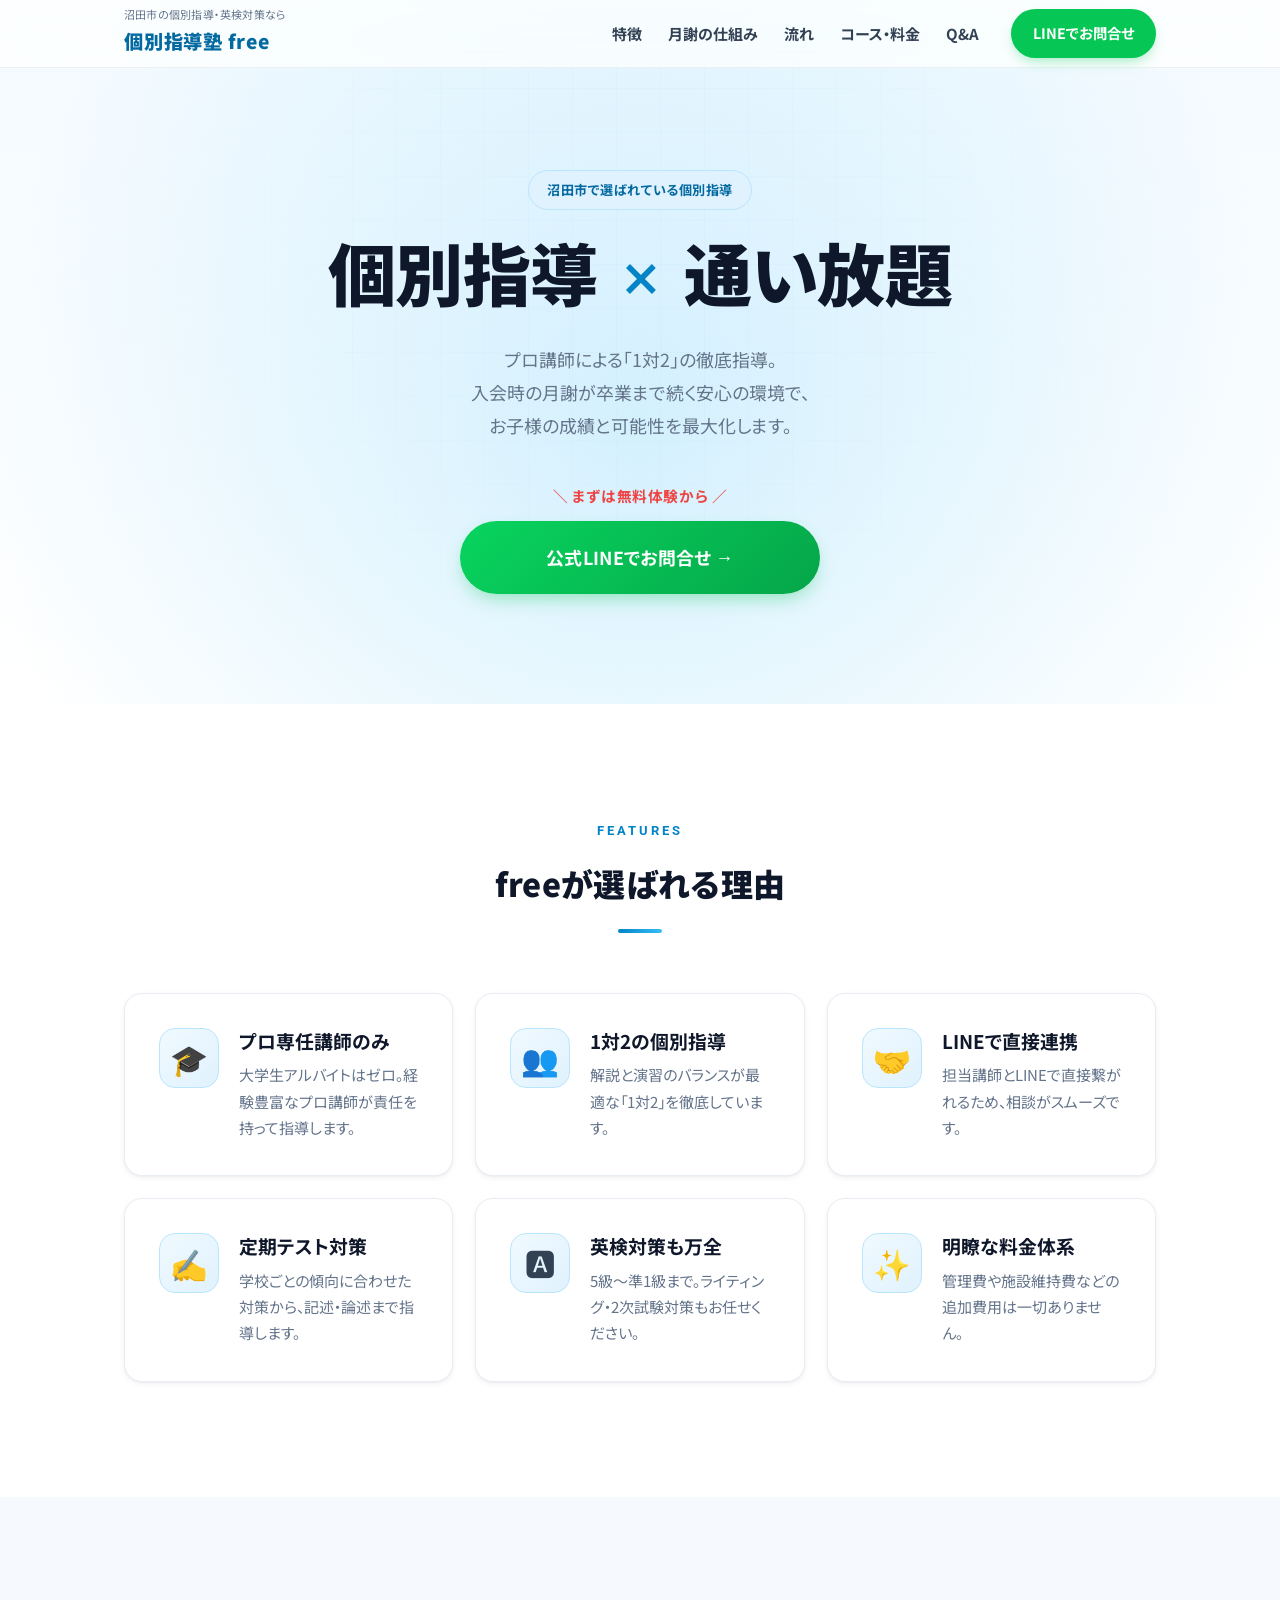
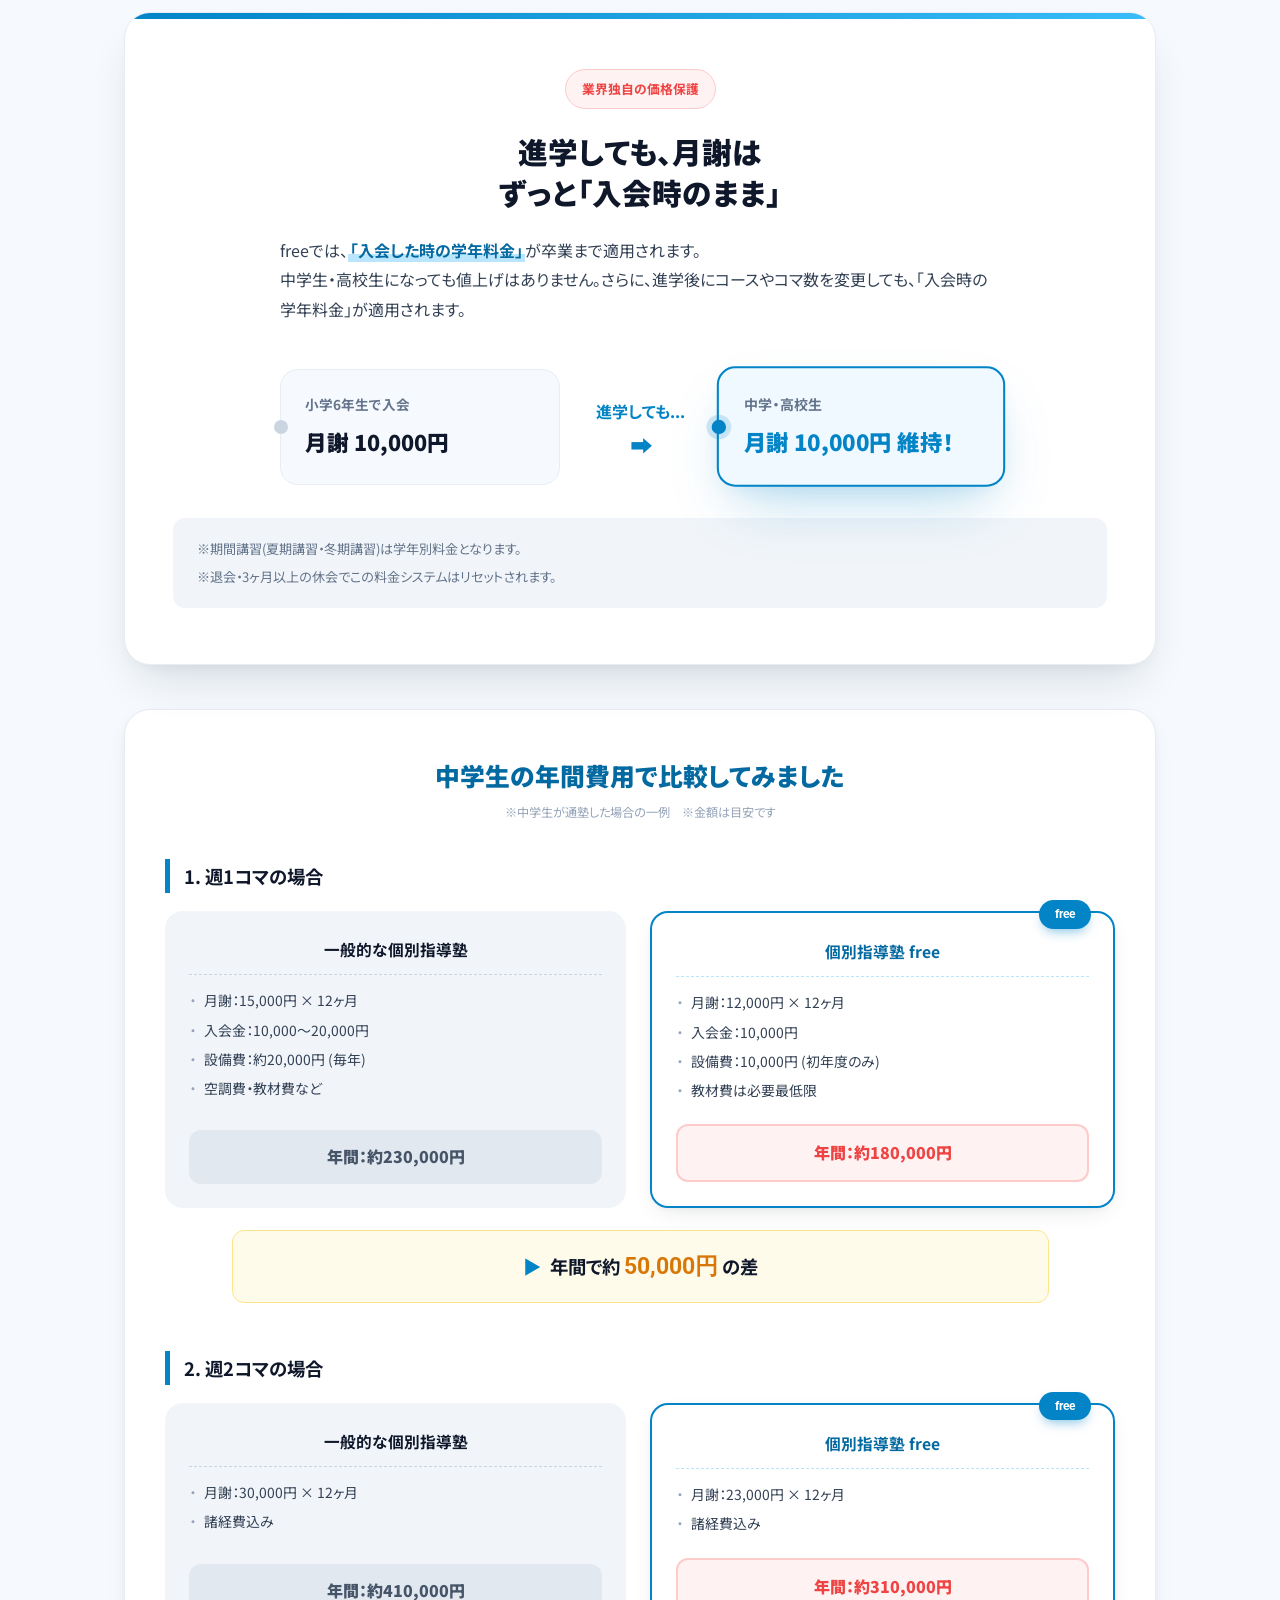
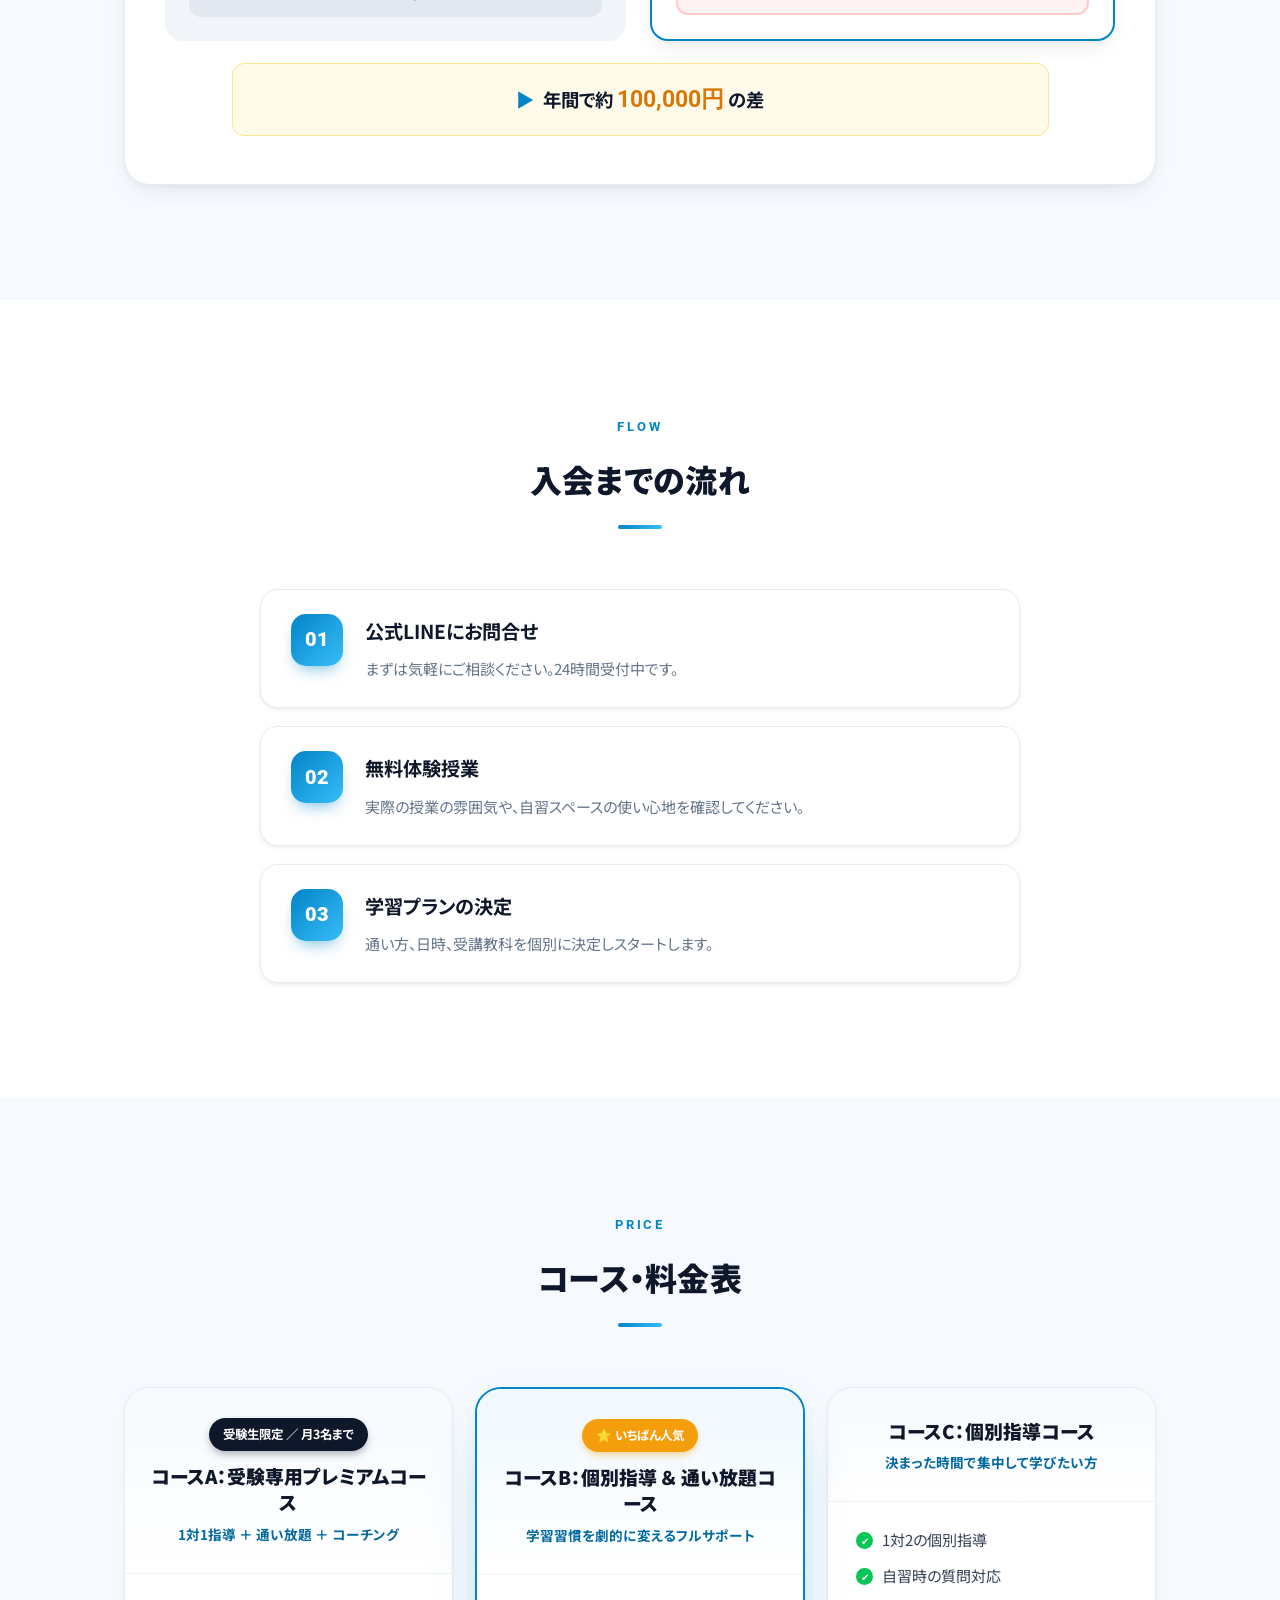
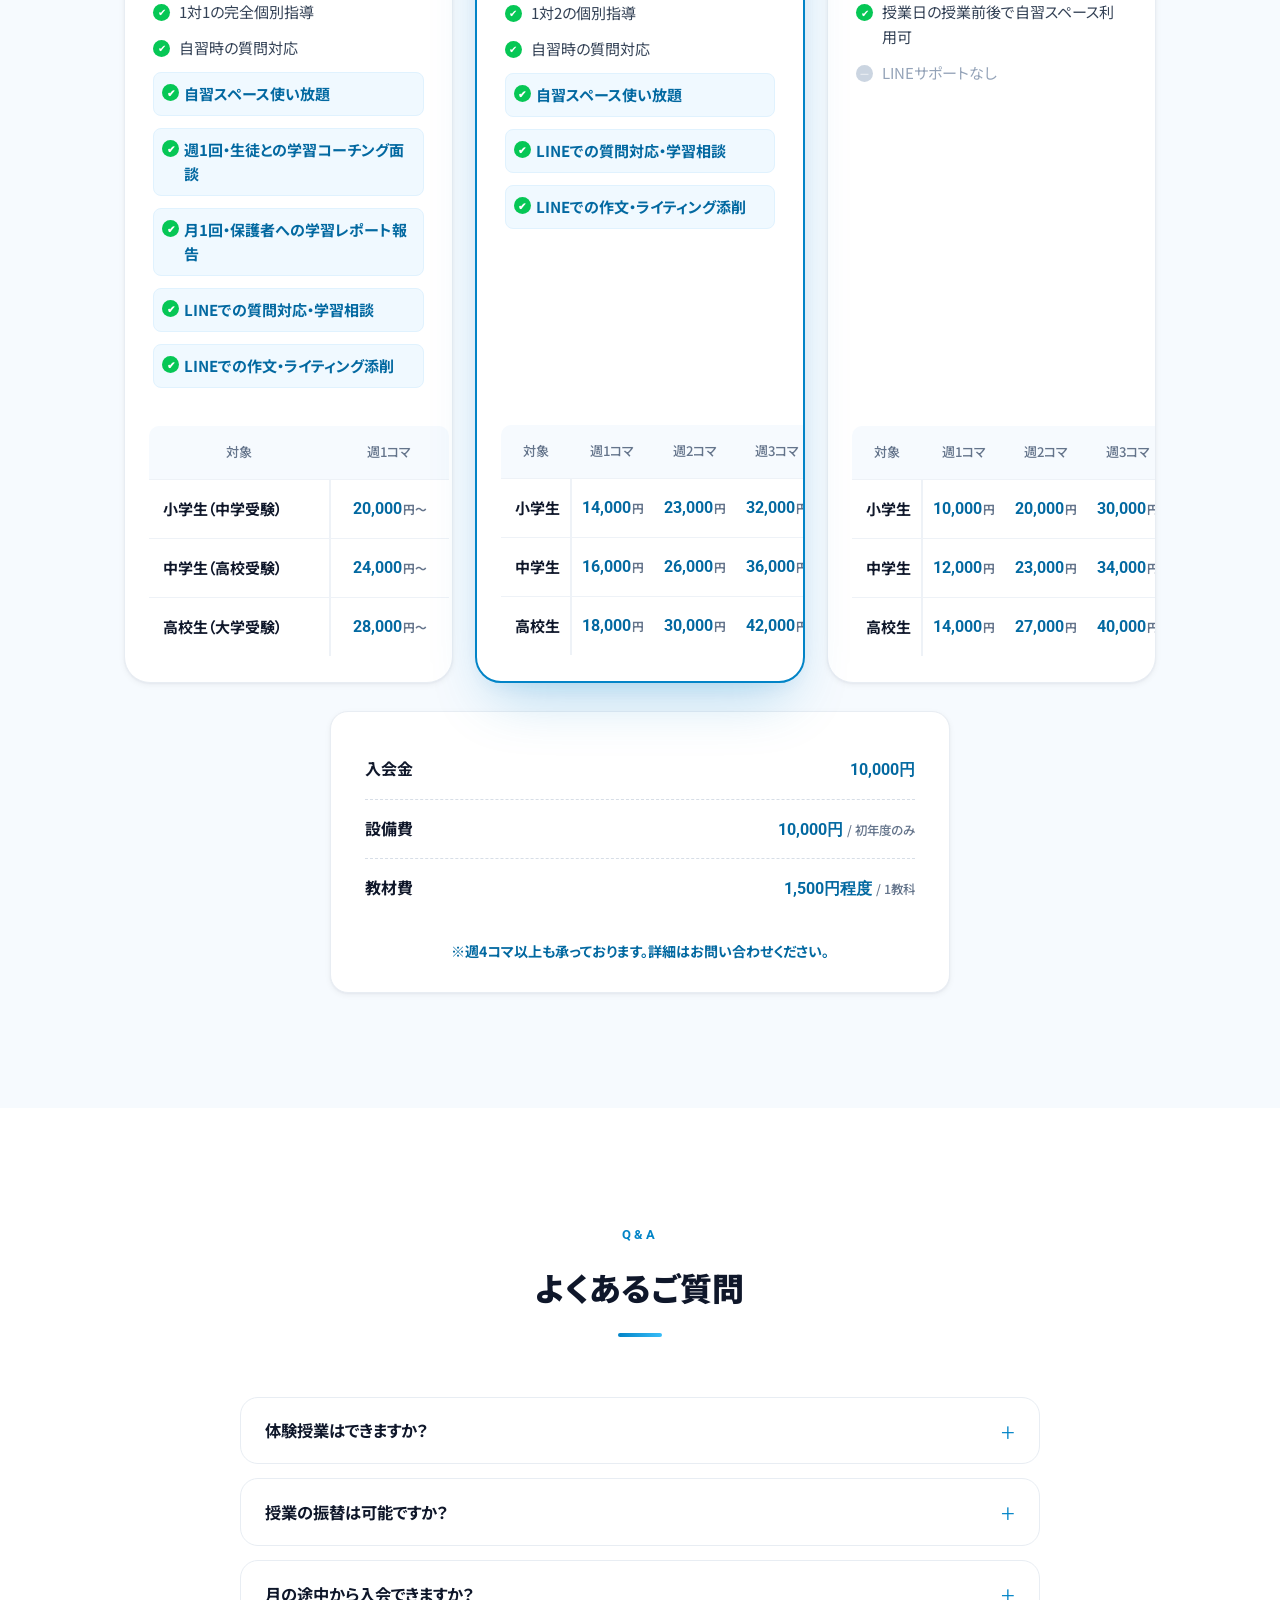
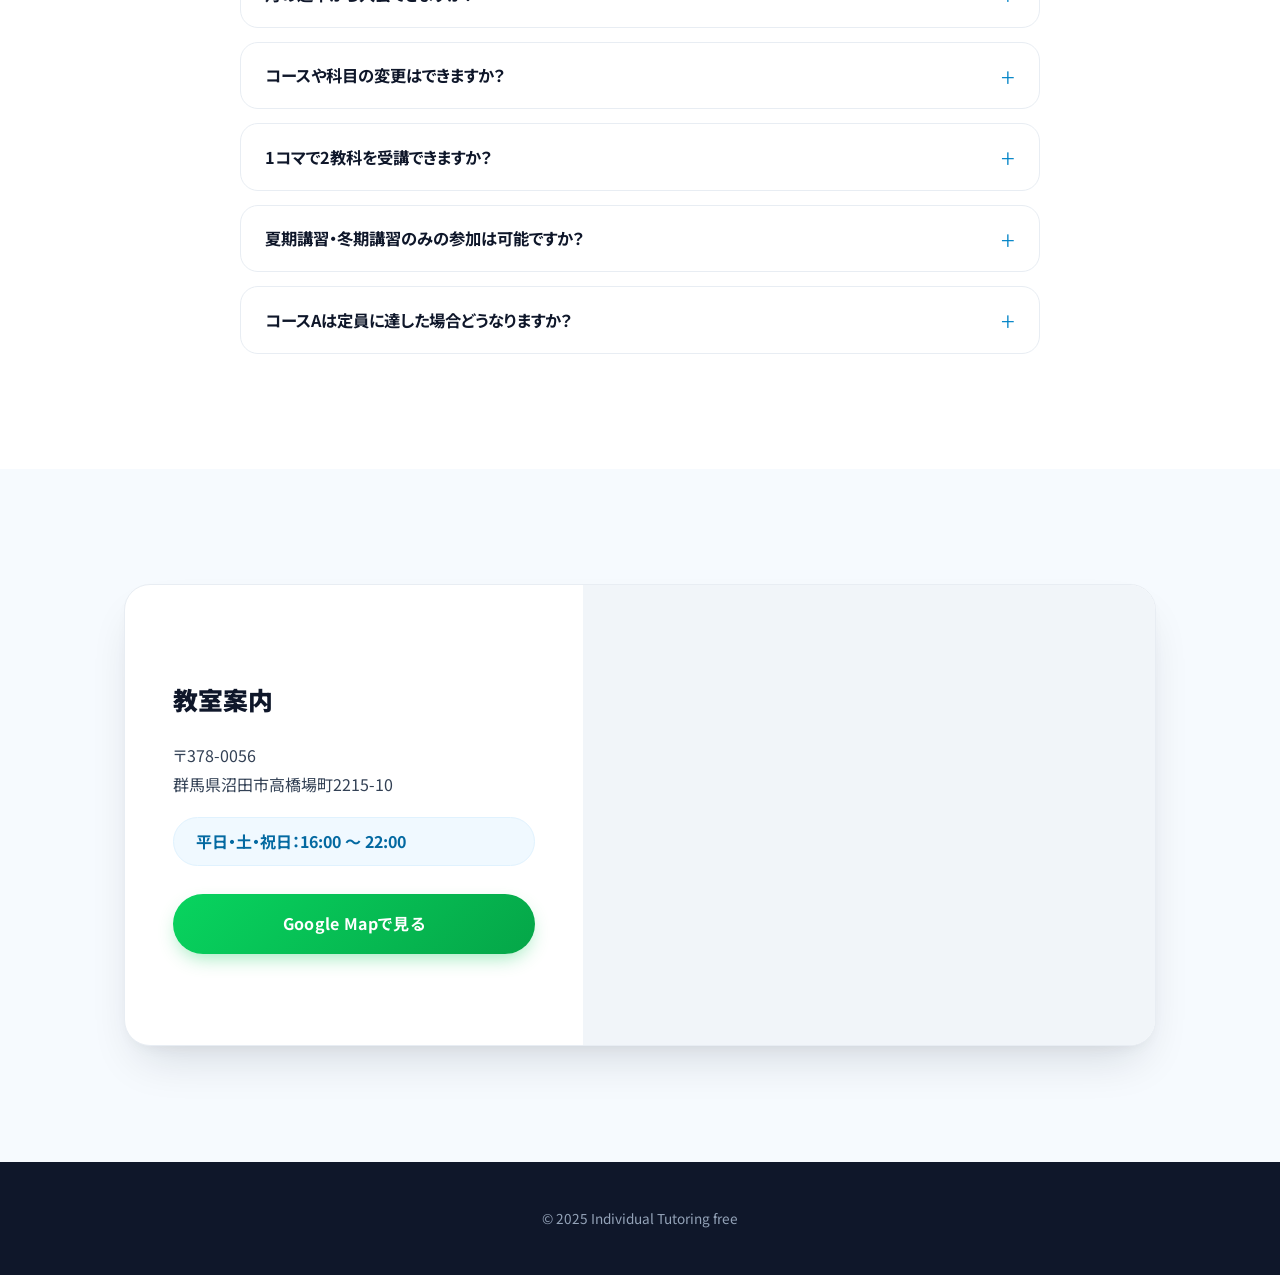
==== commit 4a24e670: "Add files via upload" ====
--- a/index.html
+++ b/index.html
@@ -2,12 +2,12 @@
 <html lang="ja">
 <head>
     <meta charset="UTF-8">
-    <meta name="viewport" content="width=device-width, initial-scale=1.0, maximum-scale=1.0, user-scalable=no">
+    <meta name="viewport" content="width=device-width, initial-scale=1.0">
     <title>沼田市の個別指導塾 free | プロ講師による1対2指導・通い放題</title>
     <meta name="description" content="群馬県沼田市の個別指導塾free。プロ専任講師による1対2の個別指導と続けやすい学習環境を提供。無料体験実施中！">
     <link rel="preconnect" href="https://fonts.googleapis.com">
     <link rel="preconnect" href="https://fonts.gstatic.com" crossorigin>
-    <link href="https://fonts.googleapis.com/css2?family=Noto+Sans+JP:wght@400;500;700;900&family=Roboto:wght@500;700&display=swap" rel="stylesheet">
+    <link href="https://fonts.googleapis.com/css2?family=Noto+Sans+JP:wght@400;500;700;900&family=Roboto:wght@500;700;900&display=swap" rel="stylesheet">
     <link rel="stylesheet" href="styles.css">
 </head>
 <body>
@@ -18,22 +18,22 @@
             <div class="logo">
                 <a href="#" class="logo-link">
                     <span class="logo-sub">沼田市の個別指導・英検対策なら</span>
-                    <div class="logo-main">個別指導塾 free</div>
+                    <span class="logo-main">個別指導塾 free</span>
                 </a>
             </div>
-            
+
             <nav class="nav-desktop">
                 <ul>
                     <li><a href="#features" class="nav-link">特徴</a></li>
                     <li><a href="#tuition-rule" class="nav-link">月謝の仕組み</a></li>
                     <li><a href="#flow" class="nav-link">流れ</a></li>
                     <li><a href="#course" class="nav-link">コース・料金</a></li>
-                    <li><a href="#faq" class="nav-link">Q&A</a></li>
+                    <li><a href="#faq" class="nav-link">Q&amp;A</a></li>
                 </ul>
-                <a href="https://lin.ee/gJxUEir" class="btn-header" target="_blank">LINEでお問合せ</a>
+                <a href="https://lin.ee/gJxUEir" class="btn-header" target="_blank" rel="noopener">LINEでお問合せ</a>
             </nav>
 
-            <button class="hamburger js-hamburger" aria-label="メニュー">
+            <button class="hamburger js-hamburger" aria-label="メニューを開く" aria-expanded="false">
                 <span class="bar"></span>
                 <span class="bar"></span>
             </button>
@@ -49,19 +49,20 @@
             <a href="#faq" class="mobile-link"><span>05.</span> よくある質問</a>
         </nav>
         <div class="mobile-menu-cta">
-            <a href="https://lin.ee/gJxUEir" class="btn-primary full-width" target="_blank">LINEで無料体験を予約</a>
+            <a href="https://lin.ee/gJxUEir" class="btn-primary full-width" target="_blank" rel="noopener">LINEで無料体験を予約</a>
         </div>
     </div>
 
     <main>
         <section class="hero">
             <div class="hero-bg-circle"></div>
+            <div class="hero-grid-lines" aria-hidden="true"></div>
             <div class="container hero-container">
                 <div class="hero-content">
                     <span class="tag-label fade-up">沼田市で選ばれている個別指導</span>
-                    <h2 class="hero-title fade-up delay-1">
+                    <h1 class="hero-title fade-up delay-1">
                         個別指導 <span class="accent-x">×</span> 通い放題
-                    </h2>
+                    </h1>
                     <p class="hero-text fade-up delay-2">
                         プロ講師による「1対2」の徹底指導。<br>
                         入会時の月謝が卒業まで続く安心の環境で、<br>
@@ -69,9 +70,9 @@
                     </p>
                     <div class="hero-cta fade-up delay-3">
                         <p class="cta-micro">＼ まずは無料体験から ／</p>
-                        <a href="https://lin.ee/gJxUEir" class="btn-primary large shadow-pulse" target="_blank">
+                        <a href="https://lin.ee/gJxUEir" class="btn-primary large shadow-pulse" target="_blank" rel="noopener">
                             公式LINEでお問合せ
-                            <span class="arrow-icon">→</span>
+                            <span class="arrow-icon" aria-hidden="true">→</span>
                         </a>
                     </div>
                 </div>
@@ -82,48 +83,48 @@
             <div class="container">
                 <div class="section-header fade-in">
                     <span class="section-en">Features</span>
-                    <h3 class="section-jp">freeが選ばれる理由</h3>
+                    <h2 class="section-jp">freeが選ばれる理由</h2>
                 </div>
                 <div class="bento-grid stagger-trigger">
                     <div class="bento-item stagger-item">
                         <div class="icon-box">🎓</div>
                         <div class="bento-content">
-                            <h4>プロ専任講師のみ</h4>
+                            <h3>プロ専任講師のみ</h3>
                             <p>大学生アルバイトはゼロ。経験豊富なプロ講師が責任を持って指導します。</p>
                         </div>
                     </div>
                     <div class="bento-item stagger-item">
                         <div class="icon-box">👥</div>
                         <div class="bento-content">
-                            <h4>1対2の個別指導</h4>
+                            <h3>1対2の個別指導</h3>
                             <p>解説と演習のバランスが最適な「1対2」を徹底しています。</p>
                         </div>
                     </div>
                     <div class="bento-item stagger-item">
                         <div class="icon-box">🤝</div>
                         <div class="bento-content">
-                            <h4>LINEで直接連携</h4>
+                            <h3>LINEで直接連携</h3>
                             <p>担当講師とLINEで直接繋がれるため、相談がスムーズです。</p>
                         </div>
                     </div>
                     <div class="bento-item stagger-item">
                         <div class="icon-box">✍️</div>
                         <div class="bento-content">
-                            <h4>定期テスト対策</h4>
+                            <h3>定期テスト対策</h3>
                             <p>学校ごとの傾向に合わせた対策から、記述・論述まで指導します。</p>
                         </div>
                     </div>
                     <div class="bento-item stagger-item">
                         <div class="icon-box">🅰️</div>
                         <div class="bento-content">
-                            <h4>英検対策も万全</h4>
+                            <h3>英検対策も万全</h3>
                             <p>5級〜準1級まで。ライティング・2次試験対策もお任せください。</p>
                         </div>
                     </div>
                     <div class="bento-item stagger-item">
                         <div class="icon-box">✨</div>
                         <div class="bento-content">
-                            <h4>明瞭な料金体系</h4>
+                            <h3>明瞭な料金体系</h3>
                             <p>管理費や施設維持費などの追加費用は一切ありません。</p>
                         </div>
                     </div>
@@ -136,13 +137,13 @@
                 <div class="rule-card fade-in">
                     <div class="rule-header">
                         <span class="badge-red">業界独自の価格保護</span>
-                        <h3>進学しても、月謝は<br>ずっと「入会時のまま」</h3>
+                        <h2>進学しても、月謝は<br>ずっと「入会時のまま」</h2>
                         <p class="rule-lead">
                             freeでは、<strong>「入会した時の学年料金」</strong>が卒業まで適用されます。<br>
                             中学生・高校生になっても値上げはありません。さらに、進学後にコースやコマ数を変更しても、「入会時の学年料金」が適用されます。
                         </p>
                     </div>
-                    
+
                     <div class="timeline-visual">
                         <div class="timeline-item">
                             <div class="tm-point start"></div>
@@ -153,7 +154,7 @@
                         </div>
                         <div class="timeline-arrow-container">
                             <div class="timeline-label">進学しても...</div>
-                            <div class="timeline-icon">⬇</div>
+                            <div class="timeline-icon" aria-hidden="true">⬇</div>
                         </div>
                         <div class="timeline-item highlight">
                             <div class="tm-point end"></div>
@@ -172,15 +173,15 @@
 
                 <div class="comparison-area fade-in">
                     <div class="comparison-header">
-                        <h3>中学生の年間費用で比較してみました</h3>
+                        <h2>中学生の年間費用で比較してみました</h2>
                         <p class="comp-note">※中学生が通塾した場合の一例　※金額は目安です</p>
                     </div>
 
                     <div class="comp-case">
-                        <h4>1. 週1コマの場合</h4>
+                        <h3>1. 週1コマの場合</h3>
                         <div class="comp-flex">
                             <div class="comp-card general">
-                                <h5 class="comp-card-title">一般的な個別指導塾</h5>
+                                <h4 class="comp-card-title">一般的な個別指導塾</h4>
                                 <ul class="comp-list">
                                     <li>月謝：15,000円 × 12ヶ月</li>
                                     <li>入会金：10,000〜20,000円</li>
@@ -190,7 +191,7 @@
                                 <div class="comp-total">年間：約230,000円</div>
                             </div>
                             <div class="comp-card free">
-                                <h5 class="comp-card-title">個別指導塾 free</h5>
+                                <h4 class="comp-card-title">個別指導塾 free</h4>
                                 <ul class="comp-list">
                                     <li>月謝：12,000円 × 12ヶ月</li>
                                     <li>入会金：10,000円</li>
@@ -201,15 +202,15 @@
                             </div>
                         </div>
                         <div class="comp-diff">
-                            <span class="diff-arrow">▶</span> 年間で約<strong>50,000円</strong>の差
+                            <span class="diff-arrow" aria-hidden="true">▶</span> 年間で約<strong>50,000円</strong>の差
                         </div>
                     </div>
 
                     <div class="comp-case">
-                        <h4>2. 週2コマの場合</h4>
+                        <h3>2. 週2コマの場合</h3>
                         <div class="comp-flex">
                             <div class="comp-card general">
-                                <h5 class="comp-card-title">一般的な個別指導塾</h5>
+                                <h4 class="comp-card-title">一般的な個別指導塾</h4>
                                 <ul class="comp-list">
                                     <li>月謝：30,000円 × 12ヶ月</li>
                                     <li>諸経費込み</li>
@@ -217,7 +218,7 @@
                                 <div class="comp-total">年間：約410,000円</div>
                             </div>
                             <div class="comp-card free">
-                                <h5 class="comp-card-title">個別指導塾 free</h5>
+                                <h4 class="comp-card-title">個別指導塾 free</h4>
                                 <ul class="comp-list">
                                     <li>月謝：23,000円 × 12ヶ月</li>
                                     <li>諸経費込み</li>
@@ -226,7 +227,7 @@
                             </div>
                         </div>
                         <div class="comp-diff">
-                            <span class="diff-arrow">▶</span> 年間で約<strong>100,000円</strong>の差
+                            <span class="diff-arrow" aria-hidden="true">▶</span> 年間で約<strong>100,000円</strong>の差
                         </div>
                     </div>
                 </div>
@@ -238,27 +239,27 @@
             <div class="container">
                 <div class="section-header fade-in">
                     <span class="section-en">Flow</span>
-                    <h3 class="section-jp">入会までの流れ</h3>
+                    <h2 class="section-jp">入会までの流れ</h2>
                 </div>
                 <div class="step-list stagger-trigger">
                     <div class="step-item stagger-item">
                         <div class="step-num">01</div>
                         <div class="step-body">
-                            <h4>公式LINEにお問合せ</h4>
+                            <h3>公式LINEにお問合せ</h3>
                             <p>まずは気軽にご相談ください。24時間受付中です。</p>
                         </div>
                     </div>
                     <div class="step-item stagger-item">
                         <div class="step-num">02</div>
                         <div class="step-body">
-                            <h4>無料体験授業</h4>
+                            <h3>無料体験授業</h3>
                             <p>実際の授業の雰囲気や、自習スペースの使い心地を確認してください。</p>
                         </div>
                     </div>
                     <div class="step-item stagger-item">
                         <div class="step-num">03</div>
                         <div class="step-body">
-                            <h4>学習プランの決定</h4>
+                            <h3>学習プランの決定</h3>
                             <p>通い方、日時、受講教科を個別に決定しスタートします。</p>
                         </div>
                     </div>
@@ -270,7 +271,7 @@
             <div class="container">
                 <div class="section-header fade-in">
                     <span class="section-en">Price</span>
-                    <h3 class="section-jp">コース・料金表</h3>
+                    <h2 class="section-jp">コース・料金表</h2>
                 </div>
 
                 <div class="pricing-wrapper stagger-trigger">
@@ -278,8 +279,8 @@
                     <!-- コースA：プレミアム（デコイ） -->
                     <div class="price-card stagger-item">
                         <div class="pc-header">
-                            <span class="pc-badge" style="background: #1e293b;">受験生限定 ／ 月3名まで</span>
-                            <h4>コースA：受験専用プレミアムコース</h4>
+                            <span class="pc-badge pc-badge-dark">受験生限定 ／ 月3名まで</span>
+                            <h3>コースA：受験専用プレミアムコース</h3>
                             <p class="pc-desc">1対1指導 ＋ 通い放題 ＋ コーチング</p>
                         </div>
                         <div class="pc-features">
@@ -312,7 +313,7 @@
                     <div class="price-card recommended stagger-item">
                         <div class="pc-header">
                             <span class="pc-badge">⭐ いちばん人気</span>
-                            <h4>コースB：個別指導 ＆ 通い放題コース</h4>
+                            <h3>コースB：個別指導 ＆ 通い放題コース</h3>
                             <p class="pc-desc">学習習慣を劇的に変えるフルサポート</p>
                         </div>
                         <div class="pc-features">
@@ -341,7 +342,7 @@
                     <!-- コースC：個別指導コース（旧コースB） -->
                     <div class="price-card stagger-item">
                         <div class="pc-header">
-                            <h4>コースC：個別指導コース</h4>
+                            <h3>コースC：個別指導コース</h3>
                             <p class="pc-desc">決まった時間で集中して学びたい方</p>
                         </div>
                         <div class="pc-features">
@@ -391,36 +392,36 @@
         <section id="faq" class="section">
             <div class="container">
                 <div class="section-header fade-in">
-                    <span class="section-en">Q&A</span>
-                    <h3 class="section-jp">よくあるご質問</h3>
+                    <span class="section-en">Q&amp;A</span>
+                    <h2 class="section-jp">よくあるご質問</h2>
                 </div>
                 <div class="faq-grid stagger-trigger">
                     <details class="faq-details stagger-item">
-                        <summary>体験授業はできますか？ <span class="icon">+</span></summary>
+                        <summary>体験授業はできますか？ <span class="icon" aria-hidden="true">+</span></summary>
                         <div class="faq-answer">はい、1コマ（60分）の無料体験が可能です。公式LINEからお気軽にお問合せください。</div>
                     </details>
                     <details class="faq-details stagger-item">
-                        <summary>授業の振替は可能ですか？ <span class="icon">+</span></summary>
+                        <summary>授業の振替は可能ですか？ <span class="icon" aria-hidden="true">+</span></summary>
                         <div class="faq-answer">事前欠席のご連絡をいただいた場合は振替可能です（有効期間は前後1ヶ月）。当日欠席は振替不可となります。</div>
                     </details>
                     <details class="faq-details stagger-item">
-                        <summary>月の途中から入会できますか？ <span class="icon">+</span></summary>
+                        <summary>月の途中から入会できますか？ <span class="icon" aria-hidden="true">+</span></summary>
                         <div class="faq-answer">はい、可能です。初月分は日割り計算となりますので、思い立った時にいつでもスタートしていただけます。</div>
                     </details>
                     <details class="faq-details stagger-item">
-                        <summary>コースや科目の変更はできますか？ <span class="icon">+</span></summary>
+                        <summary>コースや科目の変更はできますか？ <span class="icon" aria-hidden="true">+</span></summary>
                         <div class="faq-answer">可能です。翌月からの変更を基本としております。詳細は公式LINEでご相談ください。</div>
                     </details>
                     <details class="faq-details stagger-item">
-                        <summary>1コマで2教科を受講できますか？ <span class="icon">+</span></summary>
+                        <summary>1コマで2教科を受講できますか？ <span class="icon" aria-hidden="true">+</span></summary>
                         <div class="faq-answer">可能ですが、あまりオススメしません。複数教科を希望の場合は週2コマ以上をオススメしています。</div>
                     </details>
                     <details class="faq-details stagger-item">
-                        <summary>夏期講習・冬期講習のみの参加は可能ですか？ <span class="icon">+</span></summary>
+                        <summary>夏期講習・冬期講習のみの参加は可能ですか？ <span class="icon" aria-hidden="true">+</span></summary>
                         <div class="faq-answer">はい、可能です。外部生料金となりますので詳細はお問合せください。</div>
                     </details>
                     <details class="faq-details stagger-item">
-                        <summary>コースAは定員に達した場合どうなりますか？ <span class="icon">+</span></summary>
+                        <summary>コースAは定員に達した場合どうなりますか？ <span class="icon" aria-hidden="true">+</span></summary>
                         <div class="faq-answer">定員（月3名）に達した場合はウェイティングリストへのご登録となります。空き次第、公式LINEにてご連絡いたします。</div>
                     </details>
                 </div>
@@ -431,16 +432,16 @@
             <div class="container">
                 <div class="access-card fade-in">
                     <div class="access-text">
-                        <h3>教室案内</h3>
+                        <h2>教室案内</h2>
                         <address>
                             〒378-0056<br>
                             群馬県沼田市高橋場町2215-10
                         </address>
                         <p class="hours">平日・土・祝日：16:00 〜 22:00</p>
-                        <a href="https://maps.google.com/maps?q=群馬県沼田市高橋場町2215-10" class="btn-primary full-width" target="_blank">Google Mapで見る</a>
+                        <a href="https://maps.google.com/maps?q=群馬県沼田市高橋場町2215-10" class="btn-primary full-width" target="_blank" rel="noopener">Google Mapで見る</a>
                     </div>
                     <div class="access-map">
-                        <iframe src="https://maps.google.com/maps?q=群馬県沼田市高橋場町2215-10&t=&z=15&ie=UTF8&iwloc=&output=embed" width="100%" height="100%" style="border:0;" allowfullscreen="" loading="lazy"></iframe>
+                        <iframe src="https://maps.google.com/maps?q=群馬県沼田市高橋場町2215-10&t=&z=15&ie=UTF8&iwloc=&output=embed" width="100%" height="100%" style="border:0;" allowfullscreen="" loading="lazy" title="個別指導塾 free の地図"></iframe>
                     </div>
                 </div>
             </div>
@@ -454,7 +455,7 @@
     </footer>
 
     <div class="mobile-bottom-bar">
-        <a href="https://lin.ee/gJxUEir" class="bar-btn" target="_blank">
+        <a href="https://lin.ee/gJxUEir" class="bar-btn" target="_blank" rel="noopener">
             <span class="bar-sub">＼ 無料体験受付中 ／</span>
             <span class="bar-main">LINEでお問合せ</span>
         </a>
@@ -471,7 +472,7 @@
                 let scrolled = height > 0 ? (winScroll / height) * 100 : 0;
                 const bar = document.getElementById("scrollProgress");
                 if(bar) bar.style.width = scrolled + "%";
-            });
+            }, { passive: true });
 
             // ハンバーガーメニュー
             const hamburger = document.querySelector('.js-hamburger');
@@ -480,9 +481,10 @@
 
             if (hamburger && mobileMenu) {
                 hamburger.addEventListener('click', () => {
-                    hamburger.classList.toggle('active');
+                    const isOpen = hamburger.classList.toggle('active');
                     mobileMenu.classList.toggle('active');
                     document.body.classList.toggle('no-scroll');
+                    hamburger.setAttribute('aria-expanded', isOpen ? 'true' : 'false');
                 });
 
                 mobileLinks.forEach(link => {
@@ -490,6 +492,7 @@
                         hamburger.classList.remove('active');
                         mobileMenu.classList.remove('active');
                         document.body.classList.remove('no-scroll');
+                        hamburger.setAttribute('aria-expanded', 'false');
                     });
                 });
             }
@@ -505,7 +508,7 @@
                 entries.forEach(entry => {
                     if (entry.isIntersecting) {
                         entry.target.classList.add('visible');
-                        
+
                         if (entry.target.classList.contains('stagger-trigger')) {
                             const items = entry.target.querySelectorAll('.stagger-item');
                             items.forEach((item, index) => {
@@ -514,6 +517,7 @@
                                 }, index * 100);
                             });
                         }
+                        observer.unobserve(entry.target);
                     }
                 });
             }, observerOptions);
--- a/styles.css
+++ b/styles.css
@@ -1,463 +1,509 @@
-/* --- Base & Variables (Modern White Theme) --- */
+/* ============================================================
+   個別指導塾 free — Landing Page
+   Refined, professional white theme
+   ============================================================ */
+
 :root {
-    /* メインカラー：信頼感のある鮮やかなブルー */
-    --primary: #0ea5e9;       /* Sky Blue 500 */
-    --primary-dark: #0284c7;  /* Sky Blue 600 */
-    --accent: #38bdf8;        /* Sky Blue 400 */
-    
-    /* LINE色は維持 */
-    --line-color: #06C755;
-    
-    /* テキストカラー：可読性の高いダークネイビー・グレー */
-    --text-main: #1e293b;     /* Slate 800 - 完全な黒より目に優しい */
-    --text-sub: #64748b;      /* Slate 500 */
+    /* Brand — trustworthy sky blue */
+    --primary:       #0284c7;   /* Sky 600 — main */
+    --primary-dark:  #0369a1;   /* Sky 700 */
+    --primary-light: #38bdf8;   /* Sky 400 */
+    --primary-50:    #f0f9ff;
+    --primary-100:   #e0f2fe;
+    --primary-200:   #bae6fd;
+
+    --line-color:    #06C755;
+    --line-dark:     #05a648;
+
+    /* Text */
+    --text-main:  #0f172a;   /* Slate 900 */
+    --text-body:  #334155;   /* Slate 700 */
+    --text-sub:   #64748b;   /* Slate 500 */
+    --text-faint: #94a3b8;   /* Slate 400 */
     --text-white: #ffffff;
-    
-    /* 背景色：白・オフホワイトベース */
-    --bg-body: #ffffff;       
-    --bg-pale: #f0f9ff;       /* 極めて薄いブルーグレー（セクション背景用） */
-    --bg-card: #ffffff;       
-    --bg-footer: #1e293b;     /* フッターのみ引き締め色のダーク */
-    
-    --radius: 16px;           /* より丸みを持たせて親しみやすく */
-    
-    /* 影：白背景に映える柔らかく拡散する影 */
-    --shadow-sm: 0 1px 3px rgba(0,0,0,0.05), 0 1px 2px rgba(0,0,0,0.06);
-    --shadow-md: 0 4px 6px -1px rgba(0,0,0,0.05), 0 2px 4px -1px rgba(0,0,0,0.03);
-    --shadow-lg: 0 20px 25px -5px rgba(0,0,0,0.05), 0 10px 10px -5px rgba(0,0,0,0.02);
-    --shadow-float: 0 20px 40px -10px rgba(14, 165, 233, 0.15); /* 浮き上がるような影 */
-    
+
+    /* Surfaces */
+    --bg-body:   #ffffff;
+    --bg-pale:   #f6fafe;
+    --bg-card:   #ffffff;
+    --bg-soft:   #f1f5f9;
+    --bg-footer: #0f172a;
+    --border:    #e8edf3;
+    --border-soft: #eef2f7;
+
+    /* Accents */
+    --warn:  #ef4444;
+    --warn-bg: #fef2f2;
+    --gold:  #f59e0b;
+
+    /* Radii */
+    --radius-sm: 12px;
+    --radius:    18px;
+    --radius-lg: 26px;
+    --radius-pill: 999px;
+
+    /* Shadows — soft, layered, blue-tinted */
+    --shadow-xs: 0 1px 2px rgba(15,23,42,.05);
+    --shadow-sm: 0 2px 6px rgba(15,23,42,.05), 0 1px 2px rgba(15,23,42,.04);
+    --shadow-md: 0 8px 24px -8px rgba(15,23,42,.12), 0 2px 6px -2px rgba(15,23,42,.06);
+    --shadow-lg: 0 24px 48px -16px rgba(15,23,42,.16), 0 6px 16px -8px rgba(15,23,42,.08);
+    --shadow-float: 0 28px 60px -18px rgba(2,132,199,.30), 0 8px 24px -12px rgba(2,132,199,.18);
+
+    /* Spacing rhythm */
+    --section-pad: clamp(64px, 9vw, 120px);
+    --gutter: clamp(16px, 4vw, 24px);
+
+    --ease: cubic-bezier(0.16, 1, 0.3, 1);
+
     --font-jp: 'Noto Sans JP', sans-serif;
     --font-en: 'Roboto', sans-serif;
 }
 
 * { box-sizing: border-box; margin: 0; padding: 0; }
-html { scroll-behavior: smooth; font-size: 16px; }
+
+html { scroll-behavior: smooth; font-size: 16px; -webkit-text-size-adjust: 100%; }
+
 body {
     font-family: var(--font-jp);
-    color: var(--text-main);
+    color: var(--text-body);
     background: var(--bg-body);
-    line-height: 1.8;
+    line-height: 1.85;
     font-feature-settings: "palt";
     -webkit-font-smoothing: antialiased;
+    text-rendering: optimizeLegibility;
     overflow-x: hidden;
-    padding-bottom: 0;
-}
-
-a { text-decoration: none; color: inherit; transition: all 0.3s ease; }
+}
+body.no-scroll { overflow: hidden; }
+
+a { text-decoration: none; color: inherit; transition: color .25s var(--ease); }
 ul { list-style: none; }
-.container { width: 100%; max-width: 1000px; margin: 0 auto; padding: 0 20px; }
-.section { padding: 80px 0; }
+img, iframe { display: block; max-width: 100%; }
+
+.container { width: 100%; max-width: 1080px; margin: 0 auto; padding: 0 var(--gutter); }
+.section { padding: var(--section-pad) 0; }
 .bg-pale { background-color: var(--bg-pale); }
+
+::selection { background: var(--primary-200); color: var(--text-main); }
 
 /* --- Scroll Progress --- */
 .scroll-progress {
-    position: fixed; top: 0; left: 0; height: 3px; background: var(--primary);
-    width: 0%; z-index: 2000; transition: width 0.1s;
+    position: fixed; top: 0; left: 0; height: 3px;
+    background: linear-gradient(90deg, var(--primary), var(--primary-light));
+    width: 0%; z-index: 2000; transition: width .1s linear;
 }
 
 /* --- Header & Nav --- */
 .header {
     position: fixed; top: 0; width: 100%; z-index: 1000;
-    background: rgba(255, 255, 255, 0.85);
-    backdrop-filter: blur(12px);
-    border-bottom: 1px solid rgba(0,0,0,0.03);
-    height: 70px; display: flex; align-items: center;
-    box-shadow: var(--shadow-sm);
+    background: rgba(255,255,255,.78);
+    -webkit-backdrop-filter: saturate(180%) blur(14px);
+    backdrop-filter: saturate(180%) blur(14px);
+    border-bottom: 1px solid rgba(15,23,42,.06);
+    height: 68px; display: flex; align-items: center;
+    transition: box-shadow .3s var(--ease);
 }
 .header-inner { display: flex; justify-content: space-between; align-items: center; width: 100%; }
-.logo-sub { font-size: 11px; color: var(--text-sub); display: block; line-height: 1; margin-bottom: 4px; }
-.logo-main { font-size: 1.2rem; font-weight: 900; color: var(--primary); letter-spacing: 0.05em; }
+.logo-link { display: block; }
+.logo-sub { font-size: 11px; color: var(--text-sub); display: block; line-height: 1.2; margin-bottom: 3px; letter-spacing: .02em; }
+.logo-main { font-size: 1.2rem; font-weight: 900; color: var(--primary-dark); letter-spacing: .04em; display: block; }
 
 .nav-desktop { display: none; }
 
 /* Hamburger */
 .hamburger {
-    width: 44px; height: 44px; display: flex; flex-direction: column; 
+    width: 44px; height: 44px; display: flex; flex-direction: column;
     justify-content: center; align-items: center; gap: 6px;
-    background: none; border: none; cursor: pointer;
-}
-.bar { width: 24px; height: 2px; background: var(--text-main); transition: 0.3s; border-radius: 2px; }
+    background: none; border: none; cursor: pointer; -webkit-tap-highlight-color: transparent;
+}
+.bar { width: 24px; height: 2px; background: var(--text-main); transition: transform .3s var(--ease), opacity .2s; border-radius: 2px; }
 .hamburger.active .bar:nth-child(1) { transform: rotate(45deg) translate(5px, 6px); }
 .hamburger.active .bar:nth-child(2) { transform: rotate(-45deg) translate(5px, -6px); }
 
 /* Mobile Menu */
 .mobile-menu {
-    position: fixed; top: 70px; left: 0; width: 100%; height: calc(100vh - 70px);
+    position: fixed; top: 68px; left: 0; width: 100%; height: calc(100dvh - 68px);
     background: var(--bg-body); z-index: 999;
-    transform: translateX(100%); transition: transform 0.4s cubic-bezier(0.16, 1, 0.3, 1);
-    display: flex; flex-direction: column; padding: 20px;
-}
-.mobile-menu.active { transform: translateX(0); }
+    transform: translateX(100%); transition: transform .4s var(--ease);
+    display: flex; flex-direction: column; padding: 12px var(--gutter) 24px;
+    visibility: hidden;
+}
+.mobile-menu.active { transform: translateX(0); visibility: visible; }
 .mobile-link {
-    font-size: 1.1rem; font-weight: 700; padding: 20px 0; border-bottom: 1px solid rgba(0,0,0,0.05);
+    font-size: 1.1rem; font-weight: 700; padding: 22px 4px; border-bottom: 1px solid var(--border-soft);
     display: block; color: var(--text-main);
 }
-.mobile-link span { color: var(--primary); font-family: var(--font-en); margin-right: 10px; font-weight: 500; }
-.mobile-menu-cta { margin-top: auto; padding-bottom: 40px; }
-
-/* --- Components --- */
+.mobile-link span { color: var(--primary); font-family: var(--font-en); margin-right: 12px; font-weight: 700; }
+.mobile-menu-cta { margin-top: auto; padding-top: 24px; }
+
+/* --- Buttons --- */
 .btn-primary {
-    background: linear-gradient(135deg, var(--line-color), #05a045); 
-    color: white;
-    font-weight: 700; border-radius: 50px; padding: 14px 28px;
-    display: inline-flex; align-items: center; justify-content: center;
-    box-shadow: 0 4px 15px rgba(6, 199, 85, 0.25);
-    font-size: 1rem;
-    transition: transform 0.2s, box-shadow 0.2s;
-    border: 2px solid white;
+    background: linear-gradient(135deg, #08d45f, var(--line-dark));
+    color: #fff;
+    font-weight: 700; border-radius: var(--radius-pill); padding: 15px 30px;
+    display: inline-flex; align-items: center; justify-content: center; gap: 4px;
+    box-shadow: 0 8px 20px -6px rgba(6,199,85,.45);
+    font-size: 1rem; letter-spacing: .02em;
+    transition: transform .2s var(--ease), box-shadow .25s var(--ease);
 }
 .btn-primary:hover {
-    transform: translateY(-2px);
-    box-shadow: 0 8px 20px rgba(6, 199, 85, 0.35);
-}
-.btn-primary.large { width: 100%; max-width: 340px; padding: 20px; font-size: 1.1rem; }
-.btn-primary:active { transform: scale(0.98); }
+    transform: translateY(-3px);
+    box-shadow: 0 16px 30px -8px rgba(6,199,85,.5);
+}
+.btn-primary:active { transform: translateY(-1px) scale(.99); }
+.btn-primary.large { width: 100%; max-width: 360px; padding: 20px; font-size: 1.12rem; }
 .full-width { width: 100%; }
 
-.tag-label { 
-    display: inline-block; 
-    background: #e0f2fe;
-    color: var(--primary-dark); 
-    font-size: 0.85rem; padding: 6px 16px; border-radius: 50px; font-weight: 700; margin-bottom: 16px;
-}
-
-/* --- Hero Section --- */
-.hero { 
-    padding-top: 140px; padding-bottom: 80px; text-align: center; 
-    position: relative; overflow: hidden; 
+.tag-label {
+    display: inline-block;
+    background: var(--primary-100);
+    color: var(--primary-dark);
+    font-size: .82rem; padding: 7px 18px; border-radius: var(--radius-pill);
+    font-weight: 700; margin-bottom: 22px; letter-spacing: .04em;
+    border: 1px solid var(--primary-200);
+}
+
+/* --- Hero --- */
+.hero {
+    padding-top: clamp(120px, 24vw, 170px); padding-bottom: clamp(72px, 12vw, 110px);
+    text-align: center; position: relative; overflow: hidden;
+    background: linear-gradient(180deg, #f3faff 0%, #ffffff 100%);
 }
 .hero-bg-circle {
-    position: absolute; top: -50%; left: 50%; transform: translateX(-50%);
-    width: 150vw; height: 100vw;
-    background: radial-gradient(circle, rgba(224, 242, 254, 0.5) 0%, rgba(255, 255, 255, 0) 70%);
-    z-index: -1; pointer-events: none;
-}
-
+    position: absolute; top: -40%; left: 50%; transform: translateX(-50%);
+    width: 160vw; height: 110vw; max-width: 1600px;
+    background: radial-gradient(circle at center, rgba(56,189,248,.20) 0%, rgba(255,255,255,0) 62%);
+    z-index: 0; pointer-events: none;
+}
+.hero-grid-lines {
+    position: absolute; inset: 0; z-index: 0; pointer-events: none; opacity: .5;
+    background-image:
+        linear-gradient(rgba(2,132,199,.05) 1px, transparent 1px),
+        linear-gradient(90deg, rgba(2,132,199,.05) 1px, transparent 1px);
+    background-size: 44px 44px;
+    -webkit-mask-image: radial-gradient(circle at 50% 30%, #000 0%, transparent 70%);
+    mask-image: radial-gradient(circle at 50% 30%, #000 0%, transparent 70%);
+}
+.hero-container { position: relative; z-index: 1; }
 .hero-title {
-    font-size: clamp(1.1rem, 6vw, 2.4rem); 
-    white-space: nowrap;
-    line-height: 1.3; 
-    font-weight: 900; 
-    margin-bottom: 24px;
-    color: var(--text-main);
-    letter-spacing: -0.02em;
-}
-
-.accent-x { color: var(--primary); font-weight: 300; margin: 0 8px; }
-.hero-text { font-size: 1.05rem; color: var(--text-sub); margin-bottom: 40px; }
-.cta-micro { font-size: 0.9rem; font-weight: 700; color: #ef4444; margin-bottom: 10px; } 
-.arrow-icon { margin-left: 8px; transition: transform 0.3s; }
+    font-size: clamp(2rem, 9vw, 4.25rem);
+    line-height: 1.18; font-weight: 900; margin-bottom: 24px;
+    color: var(--text-main); letter-spacing: -0.01em;
+}
+.accent-x {
+    color: var(--primary); font-weight: 400; margin: 0 .15em;
+    font-family: var(--font-en);
+}
+.hero-text { font-size: clamp(1rem, 3.4vw, 1.12rem); color: var(--text-sub); margin-bottom: 40px; }
+.hero-cta { display: flex; flex-direction: column; align-items: center; }
+.cta-micro { font-size: .92rem; font-weight: 700; color: var(--warn); margin-bottom: 12px; letter-spacing: .04em; }
+.arrow-icon { font-family: var(--font-en); transition: transform .3s var(--ease); }
 .btn-primary:hover .arrow-icon { transform: translateX(5px); }
 
+/* --- Section Header --- */
+.section-header { margin-bottom: clamp(40px, 6vw, 60px); text-align: center; }
+.section-en {
+    font-family: var(--font-en); font-weight: 700; color: var(--primary);
+    letter-spacing: .22em; font-size: .82rem; text-transform: uppercase;
+    display: block; margin-bottom: 10px;
+}
+.section-jp {
+    font-size: clamp(1.5rem, 5vw, 2rem); font-weight: 900; color: var(--text-main);
+    letter-spacing: .01em; position: relative; display: inline-block;
+}
+.section-jp::after {
+    content: ""; display: block; width: 44px; height: 4px; margin: 16px auto 0;
+    background: linear-gradient(90deg, var(--primary), var(--primary-light));
+    border-radius: var(--radius-pill);
+}
+
 /* --- Features (Bento Grid) --- */
-.section-header { margin-bottom: 50px; text-align: center; }
-.section-en { 
-    font-family: var(--font-en); font-weight: 700; color: var(--primary); 
-    letter-spacing: 0.15em; font-size: 0.9rem; text-transform: uppercase; display: block; margin-bottom: 8px;
-}
-.section-jp { font-size: 1.75rem; font-weight: 900; color: var(--text-main); }
-
-.bento-grid { display: grid; grid-template-columns: 1fr; gap: 20px; }
+.bento-grid { display: grid; grid-template-columns: 1fr; gap: 18px; }
 .bento-item {
-    background: var(--bg-card); 
-    border: 1px solid rgba(0,0,0,0.04);
-    border-radius: var(--radius);
-    padding: 30px; display: flex; align-items: flex-start; gap: 20px;
+    background: var(--bg-card); border: 1px solid var(--border);
+    border-radius: var(--radius); padding: clamp(24px, 5vw, 32px);
+    display: flex; align-items: flex-start; gap: 20px;
     box-shadow: var(--shadow-sm);
-    transition: transform 0.3s ease, box-shadow 0.3s ease;
+    transition: transform .35s var(--ease), box-shadow .35s var(--ease), border-color .35s var(--ease);
 }
 .bento-item:hover {
-    transform: translateY(-5px);
+    transform: translateY(-6px);
     box-shadow: var(--shadow-lg);
-}
-.icon-box { font-size: 2.2rem; line-height: 1; flex-shrink: 0; background: #f1f5f9; padding: 12px; border-radius: 12px; }
-.bento-content h4 { font-size: 1.15rem; font-weight: 700; margin-bottom: 8px; color: var(--text-main); }
-.bento-content p { font-size: 0.95rem; color: var(--text-sub); line-height: 1.7; }
+    border-color: var(--primary-200);
+}
+.icon-box {
+    font-size: 1.9rem; line-height: 1; flex-shrink: 0;
+    background: linear-gradient(135deg, var(--primary-50), var(--primary-100));
+    width: 60px; height: 60px; display: flex; align-items: center; justify-content: center;
+    border-radius: 16px; border: 1px solid var(--primary-200);
+}
+.bento-content h3 { font-size: 1.18rem; font-weight: 700; margin-bottom: 8px; color: var(--text-main); line-height: 1.4; }
+.bento-content p { font-size: .94rem; color: var(--text-sub); line-height: 1.75; }
 
 /* --- Tuition Rule (Timeline) --- */
 .rule-card {
-    background: var(--bg-card); padding: 50px 30px; border-radius: 24px;
-    box-shadow: var(--shadow-lg); text-align: center;
-    margin-bottom: 50px; position: relative; overflow: hidden;
+    background: var(--bg-card); padding: clamp(32px, 6vw, 56px) clamp(22px, 5vw, 48px);
+    border-radius: var(--radius-lg); box-shadow: var(--shadow-lg);
+    text-align: center; margin-bottom: 44px; position: relative; overflow: hidden;
+    border: 1px solid var(--border);
 }
 .rule-card::before {
     content: ""; position: absolute; top: 0; left: 0; right: 0; height: 6px;
-    background: linear-gradient(90deg, var(--primary), #3b82f6);
-}
-
-.badge-red { background: #fee2e2; color: #ef4444; font-size: 0.8rem; padding: 6px 12px; border-radius: 50px; font-weight: 700; vertical-align: middle; display: inline-block; margin-bottom: 10px; }
-.rule-header h3 { font-size: 1.6rem; margin: 15px 0 20px; font-weight: 900; color: var(--text-main); }
-.rule-lead { font-size: 1rem; text-align: left; margin-bottom: 40px; color: var(--text-sub); }
-.rule-lead strong { color: var(--primary-dark); background: linear-gradient(transparent 70%, #bae6fd 70%); }
-
-.timeline-visual { margin: 40px 0; display: flex; flex-direction: column; align-items: center; gap: 20px; position: relative; }
+    background: linear-gradient(90deg, var(--primary), var(--primary-light));
+}
+.badge-red {
+    background: var(--warn-bg); color: var(--warn); font-size: .8rem; padding: 7px 16px;
+    border-radius: var(--radius-pill); font-weight: 700; display: inline-block; margin-bottom: 8px;
+    border: 1px solid #fecaca;
+}
+.rule-header h2 { font-size: clamp(1.4rem, 5vw, 1.85rem); margin: 14px 0 22px; font-weight: 900; color: var(--text-main); line-height: 1.4; }
+.rule-lead { font-size: 1rem; text-align: left; margin-bottom: 8px; color: var(--text-body); max-width: 720px; margin-inline: auto; }
+.rule-lead strong { color: var(--primary-dark); background: linear-gradient(transparent 65%, var(--primary-200) 65%); padding: 0 2px; font-weight: 700; }
+
+.timeline-visual { margin: 44px 0 8px; display: flex; flex-direction: column; align-items: center; gap: 18px; }
 .timeline-item {
-    width: 100%; border: 1px solid #e2e8f0;
-    border-radius: 16px; padding: 20px;
-    position: relative; text-align: left; background: #f8fafc;
-    transition: transform 0.3s;
-}
-.timeline-item.highlight { 
-    border: 2px solid var(--primary); 
-    background: #f0f9ff;
-    box-shadow: var(--shadow-float);
-    transform: scale(1.02);
+    width: 100%; max-width: 420px; border: 1px solid var(--border);
+    border-radius: var(--radius); padding: 22px 24px;
+    position: relative; text-align: left; background: var(--bg-pale);
+    transition: transform .3s var(--ease);
+}
+.timeline-item.highlight {
+    border: 2px solid var(--primary); background: var(--primary-50);
+    box-shadow: var(--shadow-float); transform: scale(1.03);
 }
 .tm-point { width: 14px; height: 14px; border-radius: 50%; position: absolute; left: -7px; top: 50%; transform: translateY(-50%); }
 .tm-point.start { background: #cbd5e1; }
-.tm-point.end { background: var(--primary); box-shadow: 0 0 0 4px rgba(14, 165, 233, 0.2); }
-
-.tm-grade { font-size: 0.85rem; color: var(--text-sub); display: block; margin-bottom: 4px; font-weight: 700; }
-.tm-price { font-size: 1.3rem; font-weight: 900; color: var(--text-main); }
+.tm-point.end { background: var(--primary); box-shadow: 0 0 0 5px rgba(2,132,199,.18); }
+.tm-grade { font-size: .85rem; color: var(--text-sub); display: block; margin-bottom: 4px; font-weight: 700; }
+.tm-price { font-size: 1.35rem; font-weight: 900; color: var(--text-main); }
 .tm-price.active { color: var(--primary); }
 
-.timeline-arrow-container {
-    display: flex; flex-direction: column; align-items: center; justify-content: center;
-    color: var(--primary); font-weight: 700;
-}
-.timeline-label { margin-bottom: 5px; font-size: 0.85rem; }
-.timeline-icon { font-size: 1.5rem; line-height: 1; }
-
-.rule-notes { text-align: left; margin-top: 30px; background: #f1f5f9; padding: 20px; border-radius: 12px; }
-.note-text { font-size: 0.8rem; color: #64748b; margin-bottom: 6px; }
-
-/* --- Cost Comparison Infographic --- */
+.timeline-arrow-container { display: flex; flex-direction: column; align-items: center; justify-content: center; color: var(--primary); font-weight: 700; }
+.timeline-label { margin-bottom: 4px; font-size: .85rem; }
+.timeline-icon { font-size: 1.4rem; line-height: 1; }
+
+.rule-notes { text-align: left; margin-top: 32px; background: var(--bg-soft); padding: 20px 24px; border-radius: var(--radius-sm); }
+.note-text { font-size: .82rem; color: var(--text-sub); margin-bottom: 6px; line-height: 1.7; }
+.note-text:last-child { margin-bottom: 0; }
+
+/* --- Cost Comparison --- */
 .comparison-area {
-    background: var(--bg-card); border-radius: 24px; padding: 40px 30px;
-    box-shadow: var(--shadow-md); 
-    border: 1px solid rgba(0,0,0,0.05);
-}
-.comparison-header { text-align: center; margin-bottom: 30px; }
-.comparison-header h3 { font-size: 1.4rem; font-weight: 900; color: var(--primary-dark); margin-bottom: 8px; }
-.comp-note { font-size: 0.75rem; color: #94a3b8; }
-
-.comp-case { margin-bottom: 50px; }
-.comp-case h4 { 
-    font-size: 1.15rem; font-weight: 700; margin-bottom: 15px; 
-    border-left: 5px solid var(--primary); padding-left: 15px; 
-    color: var(--text-main);
-}
-
-.comp-flex { display: flex; flex-direction: column; gap: 15px; }
-.comp-card {
-    border-radius: 16px; padding: 20px; flex: 1;
+    background: var(--bg-card); border-radius: var(--radius-lg);
+    padding: clamp(28px, 5vw, 48px) clamp(20px, 4vw, 40px);
+    box-shadow: var(--shadow-md); border: 1px solid var(--border);
+}
+.comparison-header { text-align: center; margin-bottom: 36px; }
+.comparison-header h2 { font-size: clamp(1.25rem, 4.5vw, 1.55rem); font-weight: 900; color: var(--primary-dark); margin-bottom: 8px; line-height: 1.4; }
+.comp-note { font-size: .76rem; color: var(--text-faint); }
+
+.comp-case { margin-bottom: 48px; }
+.comp-case:last-child { margin-bottom: 0; }
+.comp-case h3 {
+    font-size: 1.15rem; font-weight: 700; margin-bottom: 18px;
+    border-left: 5px solid var(--primary); padding-left: 14px; color: var(--text-main);
+}
+.comp-flex { display: flex; flex-direction: column; gap: 16px; }
+.comp-card { border-radius: var(--radius); padding: 24px; flex: 1; display: flex; flex-direction: column; }
+.comp-card.general { background: var(--bg-soft); color: var(--text-sub); }
+.comp-card.free { background: #fff; border: 2px solid var(--primary); position: relative; box-shadow: var(--shadow-md); }
+.comp-card.free::after {
+    content: "free"; position: absolute; top: -13px; right: 22px;
+    background: var(--primary); color: #fff; padding: 3px 16px; border-radius: var(--radius-pill);
+    font-size: .75rem; font-weight: 700; font-family: var(--font-en);
+    box-shadow: 0 6px 12px -4px rgba(2,132,199,.5);
+}
+.comp-card-title { font-size: .98rem; font-weight: 700; text-align: center; margin-bottom: 14px; padding-bottom: 10px; border-bottom: 1px dashed #cbd5e1; color: var(--text-main); }
+.comp-card.free .comp-card-title { color: var(--primary-dark); border-bottom-color: var(--primary-200); }
+.comp-list { font-size: .87rem; margin-bottom: 16px; flex-grow: 1; color: var(--text-body); }
+.comp-list li { margin-bottom: 7px; position: relative; padding-left: 1.1em; line-height: 1.6; }
+.comp-list li::before { content: "・"; position: absolute; left: 0; color: var(--text-faint); }
+.comp-total { font-weight: 900; text-align: center; background: #e2e8f0; color: #475569; padding: 12px; border-radius: var(--radius-sm); font-size: 1rem; }
+.comp-card.free .comp-total { color: var(--warn); border: 2px solid #fecaca; background: var(--warn-bg); }
+.comp-diff {
+    text-align: center; margin-top: 18px; font-weight: 700; color: var(--text-main); font-size: 1.05rem;
+    background: #fffbeb; padding: 14px; border-radius: var(--radius-sm); border: 1px solid #fde68a;
+}
+.comp-diff strong { color: #d97706; font-size: 1.45rem; margin: 0 4px; font-family: var(--font-en); }
+.diff-arrow { color: var(--primary); margin-right: 5px; }
+
+/* --- Flow (Steps) --- */
+.step-list { display: flex; flex-direction: column; gap: 18px; max-width: 760px; margin: 0 auto; }
+.step-item {
+    display: flex; gap: 22px; align-items: flex-start;
+    background: #fff; padding: 24px clamp(20px, 4vw, 30px); border-radius: var(--radius);
+    box-shadow: var(--shadow-sm); border: 1px solid var(--border);
+    transition: transform .3s var(--ease), box-shadow .3s var(--ease);
+}
+.step-item:hover { transform: translateY(-4px); box-shadow: var(--shadow-md); }
+.step-num {
+    background: linear-gradient(135deg, var(--primary), var(--primary-light)); color: #fff;
+    width: 52px; height: 52px; border-radius: 15px; display: flex; align-items: center; justify-content: center;
+    font-weight: 900; font-family: var(--font-en); flex-shrink: 0;
+    box-shadow: 0 8px 16px -6px rgba(2,132,199,.55); font-size: 1.25rem;
+}
+.step-body h3 { font-size: 1.2rem; margin-bottom: 6px; color: var(--text-main); font-weight: 700; }
+.step-body p { font-size: .94rem; color: var(--text-sub); }
+
+/* --- Pricing --- */
+.pricing-wrapper { display: flex; flex-direction: column; gap: 26px; }
+.price-card {
+    background: var(--bg-card); border: 1px solid var(--border); border-radius: var(--radius-lg);
+    overflow: hidden; box-shadow: var(--shadow-sm);
+    transition: transform .3s var(--ease), box-shadow .3s var(--ease);
     display: flex; flex-direction: column;
 }
-.comp-card.general { 
-    background: #f1f5f9; 
-    color: #64748b;
-}
-.comp-card.free { 
-    background: #ffffff; 
-    border: 2px solid var(--primary); 
-    position: relative; 
-    box-shadow: var(--shadow-lg);
-}
-.comp-card.free::after { 
-    content: "free"; position: absolute; top: -12px; right: 20px; 
-    background: var(--primary); color: white; 
-    padding: 2px 14px; border-radius: 20px; font-size: 0.75rem; font-weight: bold; 
-    box-shadow: 0 4px 6px rgba(14, 165, 233, 0.3);
-}
-
-.comp-card-title { 
-    font-size: 0.95rem; font-weight: 700; text-align: center; margin-bottom: 12px; 
-    padding-bottom: 8px; border-bottom: 1px dashed #cbd5e1; 
-    color: var(--text-main); 
-}
-.comp-card.free .comp-card-title { color: var(--primary); border-bottom-color: var(--primary); }
-
-.comp-list { font-size: 0.85rem; margin-bottom: 15px; flex-grow: 1; padding: 0; color: var(--text-main); }
-.comp-list li { margin-bottom: 6px; position: relative; padding-left: 1em; }
-.comp-list li::before { content: "・"; position: absolute; left: 0; color: #94a3b8; }
-
-.comp-total { 
-    font-weight: 900; text-align: center; 
-    background: #e2e8f0; color: #475569;
-    padding: 10px; border-radius: 8px; font-size: 1rem; 
-}
-.comp-card.free .comp-total { 
-    color: #ef4444; 
-    border: 2px solid #fee2e2; 
-    background: #fef2f2;
-}
-
-.comp-diff {
-    text-align: center; margin-top: 15px; font-weight: 700; color: var(--text-main); font-size: 1.05rem;
-    background: #fffbeb;
-    padding: 12px; border-radius: 12px; border: 1px solid #fcd34d;
-}
-.comp-diff strong { color: #d97706; font-size: 1.4rem; margin: 0 4px; }
-.diff-arrow { color: var(--primary); margin-right: 5px; }
-
-/* --- Flow (Steps) --- */
-.step-list { display: flex; flex-direction: column; gap: 30px; }
-.step-item { 
-    display: flex; gap: 24px; align-items: flex-start; 
-    background: white; padding: 20px; border-radius: 16px;
-    box-shadow: var(--shadow-sm);
-}
-.step-num {
-    background: var(--primary); color: white; width: 48px; height: 48px;
-    border-radius: 14px; display: flex; align-items: center; justify-content: center;
-    font-weight: 700; font-family: var(--font-en); flex-shrink: 0;
-    box-shadow: 0 4px 10px rgba(14, 165, 233, 0.4); font-size: 1.2rem;
-}
-.step-body h4 { font-size: 1.2rem; margin-bottom: 8px; color: var(--text-main); font-weight: 700; }
-.step-body p { font-size: 0.95rem; color: var(--text-sub); }
-
-/* --- Pricing --- */
-.pricing-wrapper { display: flex; flex-direction: column; gap: 30px; }
-.price-card {
-    background: var(--bg-card);
-    border: 1px solid rgba(0,0,0,0.05); border-radius: 20px; overflow: hidden;
-    box-shadow: var(--shadow-md);
-    transition: transform 0.3s ease;
-}
-.price-card:hover { transform: translateY(-5px); }
-
-.price-card.recommended { 
-    border: 3px solid var(--primary); 
-    box-shadow: var(--shadow-float);
-    transform: scale(1.02);
-}
-.price-card.recommended:hover { transform: scale(1.02) translateY(-5px); }
-
-.pc-header { background: #f8fafc; padding: 30px 20px; text-align: center; border-bottom: 1px solid #f1f5f9; }
-.pc-badge { background: #fbbf24; color: #fff; font-size: 0.8rem; padding: 4px 12px; border-radius: 50px; font-weight: 700; box-shadow: 0 2px 5px rgba(251, 191, 36, 0.4); }
-.pc-header h4 { font-size: 1.2rem; font-weight: 900; margin-top: 10px; color: var(--text-main); }
-.pc-desc { font-size: 0.85rem; color: var(--primary); font-weight: 700; margin-top: 5px; }
-
-.pc-features { padding: 25px; background: var(--bg-card); font-size: 0.95rem; }
-.pc-features li { margin-bottom: 10px; padding-left: 24px; position: relative; color: var(--text-main); }
-.pc-features li::before { 
-    content: "✔"; color: white; background: var(--line-color); 
-    position: absolute; left: 0; top: 2px;
-    width: 16px; height: 16px; border-radius: 50%; font-size: 10px;
+.price-card:hover { transform: translateY(-6px); box-shadow: var(--shadow-lg); }
+.price-card.recommended { border: 2px solid var(--primary); box-shadow: var(--shadow-float); }
+
+.pc-header { background: linear-gradient(180deg, var(--bg-pale), #fff); padding: 30px 22px 26px; text-align: center; border-bottom: 1px solid var(--border-soft); }
+.recommended .pc-header { background: linear-gradient(180deg, var(--primary-50), #fff); }
+.pc-badge {
+    display: inline-block; background: var(--gold); color: #fff; font-size: .78rem; padding: 5px 14px;
+    border-radius: var(--radius-pill); font-weight: 700; box-shadow: 0 4px 10px -2px rgba(245,158,11,.5);
+    margin-bottom: 12px;
+}
+.pc-badge-dark { background: var(--text-main); box-shadow: 0 4px 10px -2px rgba(15,23,42,.4); }
+.pc-header h3 { font-size: 1.18rem; font-weight: 900; color: var(--text-main); line-height: 1.4; }
+.pc-desc { font-size: .85rem; color: var(--primary-dark); font-weight: 700; margin-top: 6px; }
+
+.pc-features { padding: 26px clamp(20px, 4vw, 28px); font-size: .94rem; flex-grow: 1; }
+.pc-features li { margin-bottom: 12px; padding-left: 26px; position: relative; color: var(--text-body); line-height: 1.6; }
+.pc-features li::before {
+    content: "✔"; color: #fff; background: var(--line-color); position: absolute; left: 0; top: 4px;
+    width: 17px; height: 17px; border-radius: 50%; font-size: 10px;
     display: flex; align-items: center; justify-content: center;
 }
-
-.pc-features li.text-blue { color: var(--primary-dark); font-weight: 700; background: #f0f9ff; padding: 8px 8px 8px 28px; border-radius: 6px; }
-.pc-features li.text-blue::before { top: 10px; left: 6px; }
-.pc-features li.mute { color: #94a3b8; }
-.pc-features li.mute::before { background: #cbd5e1; }
-
-.table-container { overflow-x: auto; padding-bottom: 10px; margin: 0 10px 20px; }
-.clean-table { width: 100%; border-collapse: collapse; min-width: 320px; font-size: 0.95rem; }
-.clean-table th, .clean-table td { padding: 14px 10px; text-align: center; border-bottom: 1px solid #f1f5f9; white-space: nowrap; }
-.clean-table thead th { font-size: 0.85rem; color: var(--text-sub); font-weight: normal; background: #f8fafc; }
-.clean-table tbody th { text-align: left; font-weight: 700; padding-left: 15px; position: sticky; left: 0; background: var(--bg-card); z-index: 1; border-right: 2px solid #f1f5f9; color: var(--text-main); }
-.clean-table td { color: var(--primary-dark); font-weight: 700; font-family: var(--font-en); }
-.yen { font-size: 0.75em; margin-left: 2px; color: var(--text-sub); }
-
-.fees-simple { background: white; padding: 25px; border-radius: 16px; margin-top: 20px; border: 1px solid #e2e8f0; box-shadow: var(--shadow-sm); }
-.fee-row { display: flex; justify-content: space-between; border-bottom: 1px dashed #cbd5e1; padding: 12px 0; color: var(--text-main); }
-.fee-row:last-child { border-bottom: none; }
+.pc-features li.text-blue { color: var(--primary-dark); font-weight: 700; background: var(--primary-50); padding: 9px 10px 9px 30px; border-radius: 8px; border: 1px solid var(--primary-100); }
+.pc-features li.text-blue::before { top: 11px; left: 8px; }
+.pc-features li.mute { color: var(--text-faint); }
+.pc-features li.mute::before { content: "—"; background: #cbd5e1; }
+
+.table-container { overflow-x: auto; -webkit-overflow-scrolling: touch; padding: 0 clamp(16px, 4vw, 24px) 26px; }
+.clean-table { width: 100%; border-collapse: collapse; min-width: 300px; font-size: .94rem; }
+.clean-table th, .clean-table td { padding: 14px 10px; text-align: center; border-bottom: 1px solid var(--border-soft); white-space: nowrap; }
+.clean-table thead th { font-size: .82rem; color: var(--text-sub); font-weight: 500; background: var(--bg-pale); }
+.clean-table thead tr th:first-child { border-top-left-radius: 10px; }
+.clean-table thead tr th:last-child { border-top-right-radius: 10px; }
+.clean-table tbody th { text-align: left; font-weight: 700; padding-left: 14px; position: sticky; left: 0; background: var(--bg-card); z-index: 1; border-right: 2px solid var(--border-soft); color: var(--text-main); }
+.clean-table tbody tr:last-child th, .clean-table tbody tr:last-child td { border-bottom: none; }
+.clean-table td { color: var(--primary-dark); font-weight: 700; font-family: var(--font-en); font-size: 1.02rem; }
+.yen { font-size: .72em; margin-left: 1px; color: var(--text-sub); font-family: var(--font-jp); }
+
+.fees-simple { background: #fff; padding: 28px clamp(22px, 4vw, 34px); border-radius: var(--radius); margin-top: 28px; border: 1px solid var(--border); box-shadow: var(--shadow-sm); max-width: 620px; margin-inline: auto; }
+.fee-row { display: flex; justify-content: space-between; align-items: baseline; border-bottom: 1px dashed #d7dee7; padding: 14px 0; color: var(--text-main); }
+.fee-row:last-of-type { border-bottom: none; }
 .fee-row dt { font-weight: 700; }
-.fee-row dd { font-weight: 700; font-family: var(--font-en); }
-.fee-note-bottom { font-size: 0.9rem; color: var(--primary); font-weight: 700; margin-top: 20px; text-align: center; }
+.fee-row dd { font-weight: 700; font-family: var(--font-en); color: var(--primary-dark); }
+.fee-row dd .small { font-size: .78rem; color: var(--text-sub); font-family: var(--font-jp); font-weight: 500; }
+.fee-note-bottom { font-size: .88rem; color: var(--primary-dark); font-weight: 700; margin-top: 20px; text-align: center; }
 
 /* --- FAQ --- */
-.faq-grid { display: flex; flex-direction: column; gap: 16px; }
-.faq-details { 
-    background: var(--bg-card); border: 1px solid #e2e8f0; border-radius: 12px; overflow: hidden; 
-    transition: all 0.3s;
-}
-.faq-details:hover { box-shadow: var(--shadow-md); border-color: var(--primary); }
-.faq-details summary { 
-    padding: 20px; font-weight: 700; cursor: pointer; list-style: none; display: flex; justify-content: space-between; align-items: center; 
-    color: var(--text-main); font-size: 1.05rem;
-}
+.faq-grid { display: flex; flex-direction: column; gap: 14px; max-width: 800px; margin: 0 auto; }
+.faq-details { background: var(--bg-card); border: 1px solid var(--border); border-radius: var(--radius); overflow: hidden; transition: box-shadow .3s var(--ease), border-color .3s var(--ease); }
+.faq-details:hover { box-shadow: var(--shadow-md); border-color: var(--primary-200); }
+.faq-details[open] { border-color: var(--primary-200); box-shadow: var(--shadow-sm); }
+.faq-details summary { padding: 20px clamp(18px, 4vw, 24px); font-weight: 700; cursor: pointer; list-style: none; display: flex; justify-content: space-between; align-items: center; gap: 14px; color: var(--text-main); font-size: 1.02rem; line-height: 1.5; }
 .faq-details summary::-webkit-details-marker { display: none; }
-.faq-answer { padding: 0 20px 24px; font-size: 1rem; color: var(--text-sub); line-height: 1.8; border-top: 1px solid #f1f5f9; padding-top: 16px; }
-.icon { font-weight: 300; font-size: 1.5rem; color: var(--primary); transition: transform 0.3s; }
-.faq-details[open] .icon { transform: rotate(45deg); }
-.faq-details[open] { background: #fdfeff; }
+.faq-answer { padding: 4px clamp(18px, 4vw, 24px) 22px; font-size: .96rem; color: var(--text-sub); line-height: 1.85; }
+.icon { font-weight: 300; font-size: 1.6rem; color: var(--primary); transition: transform .3s var(--ease); flex-shrink: 0; line-height: 1; }
+.faq-details[open] .icon { transform: rotate(135deg); }
 
 /* --- Access --- */
-.access-card { 
-    background: var(--bg-card); border-radius: 24px; overflow: hidden; 
-    box-shadow: var(--shadow-lg); border: 1px solid rgba(0,0,0,0.05); 
-}
-.access-text { padding: 40px; text-align: center; }
-.access-text h3 { margin-bottom: 20px; font-size: 1.5rem; color: var(--text-main); font-weight: 900; }
-.access-text address { font-style: normal; margin-bottom: 20px; line-height: 1.8; color: var(--text-sub); }
-.hours { font-weight: 700; color: var(--primary-dark); margin-bottom: 30px; background: #f0f9ff; display: inline-block; padding: 8px 20px; border-radius: 50px; }
-.access-map { height: 400px; width: 100%; }
-.access-map iframe { filter: none; }
+.access-card { background: var(--bg-card); border-radius: var(--radius-lg); overflow: hidden; box-shadow: var(--shadow-lg); border: 1px solid var(--border); }
+.access-text { padding: clamp(32px, 6vw, 48px); text-align: center; }
+.access-text h2 { margin-bottom: 18px; font-size: clamp(1.35rem, 4vw, 1.55rem); color: var(--text-main); font-weight: 900; }
+.access-text address { font-style: normal; margin-bottom: 18px; line-height: 1.8; color: var(--text-body); }
+.hours { font-weight: 700; color: var(--primary-dark); margin-bottom: 28px; background: var(--primary-50); display: inline-block; padding: 9px 22px; border-radius: var(--radius-pill); border: 1px solid var(--primary-100); }
+.access-map { height: 360px; width: 100%; background: var(--bg-soft); }
+.access-map iframe { width: 100%; height: 100%; }
 
 /* --- Footer --- */
-.footer { background: var(--bg-footer); color: #94a3b8; text-align: center; padding: 40px 0; font-size: 0.85rem; }
+.footer { background: var(--bg-footer); color: #94a3b8; text-align: center; padding: 44px 0; font-size: .85rem; margin-bottom: 96px; }
 
 /* --- Mobile Bottom Bar --- */
-.mobile-bottom-bar {
-    position: fixed; bottom: 20px; left: 20px; right: 20px; z-index: 900;
-}
+.mobile-bottom-bar { position: fixed; bottom: 16px; left: 16px; right: 16px; z-index: 900; }
 .bar-btn {
     display: flex; flex-direction: column; align-items: center; justify-content: center;
-    background: linear-gradient(135deg, var(--line-color), #05a045); color: white; padding: 14px;
-    border-radius: 16px; box-shadow: 0 10px 25px rgba(6,199,85,0.4);
-    text-align: center; border: 2px solid white;
-}
-
-/* --- Animations (Professional & Smooth) --- */
-.fade-up, .fade-in, .stagger-item { 
-    opacity: 0; 
-    transition: opacity 0.8s cubic-bezier(0.16, 1, 0.3, 1), transform 0.8s cubic-bezier(0.16, 1, 0.3, 1);
+    background: linear-gradient(135deg, #08d45f, var(--line-dark)); color: #fff; padding: 13px;
+    border-radius: var(--radius); box-shadow: 0 14px 30px -8px rgba(6,199,85,.55);
+    text-align: center;
+}
+.bar-sub { font-size: .72rem; opacity: .95; }
+.bar-main { font-size: 1.02rem; font-weight: 700; }
+
+/* --- Animations --- */
+.fade-up, .fade-in, .stagger-item {
+    opacity: 0;
+    transition: opacity .8s var(--ease), transform .8s var(--ease);
 }
 .fade-up { transform: translateY(40px); }
-.stagger-item { transform: translateY(20px); }
-
-body.js-active .visible { opacity: 1; transform: translateY(0); }
-
-.delay-1 { transition-delay: 0.1s; }
-.delay-2 { transition-delay: 0.2s; }
-.delay-3 { transition-delay: 0.3s; }
-
-.shadow-pulse { animation: pulseShadow 2s infinite; }
+.stagger-item { transform: translateY(24px); }
+body.js-active .visible { opacity: 1; transform: none; }
+
+.delay-1 { transition-delay: .1s; }
+.delay-2 { transition-delay: .2s; }
+.delay-3 { transition-delay: .3s; }
+
+.shadow-pulse { animation: pulseShadow 2.4s infinite; }
 @keyframes pulseShadow {
-    0% { box-shadow: 0 0 0 0 rgba(6, 199, 85, 0.6); }
-    70% { box-shadow: 0 0 0 15px rgba(6, 199, 85, 0); }
-    100% { box-shadow: 0 0 0 0 rgba(6, 199, 85, 0); }
-}
-
-/* --- Desktop Adjustments (Min-width: 768px) --- */
+    0%   { box-shadow: 0 8px 20px -6px rgba(6,199,85,.45), 0 0 0 0 rgba(6,199,85,.5); }
+    70%  { box-shadow: 0 8px 20px -6px rgba(6,199,85,.45), 0 0 0 16px rgba(6,199,85,0); }
+    100% { box-shadow: 0 8px 20px -6px rgba(6,199,85,.45), 0 0 0 0 rgba(6,199,85,0); }
+}
+
+/* --- Tablet (≥640px) --- */
+@media (min-width: 640px) {
+    .comp-flex { flex-direction: row; gap: 24px; }
+    .comp-diff { width: 86%; margin: 22px auto 0; font-size: 1.15rem; }
+}
+
+/* --- Desktop (≥768px) --- */
 @media (min-width: 768px) {
     .hamburger { display: none; }
-    .nav-desktop { display: flex; align-items: center; gap: 30px; }
-    .nav-desktop ul { display: flex; gap: 24px; }
-    .nav-link { font-weight: 700; font-size: 0.95rem; color: var(--text-main); position: relative; }
-    
-    .nav-link::after {
-        content: ""; position: absolute; bottom: -4px; left: 0; width: 0%; height: 2px;
-        background: var(--primary); transition: width 0.3s;
-    }
+    .nav-desktop { display: flex; align-items: center; gap: 32px; }
+    .nav-desktop ul { display: flex; gap: 26px; }
+    .nav-link { font-weight: 700; font-size: .94rem; color: var(--text-body); position: relative; }
+    .nav-link::after { content: ""; position: absolute; bottom: -5px; left: 0; width: 0%; height: 2px; background: var(--primary); transition: width .3s var(--ease); border-radius: 2px; }
     .nav-link:hover { color: var(--primary); }
     .nav-link:hover::after { width: 100%; }
 
-    .btn-header { background: var(--line-color); color: white; padding: 10px 20px; border-radius: 50px; font-weight: 700; font-size: 0.9rem; box-shadow: 0 4px 10px rgba(6,199,85,0.3); transition: transform 0.2s; }
-    .btn-header:hover { transform: translateY(-2px); }
-    
-    .hero-title { font-size: 4rem; }
-    .bento-grid { grid-template-columns: repeat(3, 1fr); }
-    
-    .pricing-wrapper { flex-direction: row; align-items: flex-start; }
+    .btn-header { background: var(--line-color); color: #fff; padding: 11px 22px; border-radius: var(--radius-pill); font-weight: 700; font-size: .9rem; box-shadow: 0 6px 14px -4px rgba(6,199,85,.4); transition: transform .2s var(--ease), box-shadow .2s var(--ease); }
+    .btn-header:hover { transform: translateY(-2px); box-shadow: 0 10px 18px -4px rgba(6,199,85,.5); }
+
+    .bento-grid { grid-template-columns: repeat(3, 1fr); gap: 22px; }
+
+    .pricing-wrapper { flex-direction: row; align-items: stretch; gap: 22px; }
     .price-card { flex: 1; }
-    
-    .timeline-visual { flex-direction: row; justify-content: center; gap: 40px; }
-    .timeline-arrow-container { flex-direction: column; margin: 0; }
+    .price-card.recommended { transform: scale(1.04); z-index: 2; }
+    .price-card.recommended:hover { transform: scale(1.04) translateY(-6px); }
+
+    .timeline-visual { flex-direction: row; justify-content: center; gap: 36px; }
+    .timeline-arrow-container { flex-direction: column; }
     .timeline-label { margin-bottom: 8px; font-size: 1rem; }
     .timeline-icon { transform: rotate(-90deg); }
-    .timeline-item { width: auto; min-width: 300px; }
-    
-    .comp-flex { flex-direction: row; gap: 30px; }
-    .comp-diff { width: 80%; margin: 20px auto 0; font-size: 1.2rem; }
-    
-    .access-card { display: grid; grid-template-columns: 1fr 1.2fr; }
-    .access-map { height: 100%; min-height: 450px; }
-    .access-text { display: flex; flex-direction: column; justify-content: center; padding: 50px; text-align: left; }
-    .access-text h3 { text-align: left; }
-    
+    .timeline-item { width: auto; min-width: 280px; }
+
+    .access-card { display: grid; grid-template-columns: 1fr 1.25fr; }
+    .access-map { height: 100%; min-height: 460px; }
+    .access-text { display: flex; flex-direction: column; justify-content: center; text-align: left; }
+    .access-text h2 { text-align: left; }
+
+    .footer { margin-bottom: 0; }
     .mobile-bottom-bar { display: none; }
 }
+
+/* --- Large desktop (≥1024px) --- */
+@media (min-width: 1024px) {
+    .bento-item { padding: 34px; }
+}
+
+/* --- Accessibility: reduced motion --- */
+@media (prefers-reduced-motion: reduce) {
+    html { scroll-behavior: auto; }
+    *, *::before, *::after { animation-duration: .001ms !important; animation-iteration-count: 1 !important; transition-duration: .001ms !important; }
+    .fade-up, .fade-in, .stagger-item { opacity: 1; transform: none; }
+}
+
+/* --- Focus visibility --- */
+a:focus-visible, button:focus-visible, summary:focus-visible {
+    outline: 3px solid var(--primary-light); outline-offset: 3px; border-radius: 4px;
+}
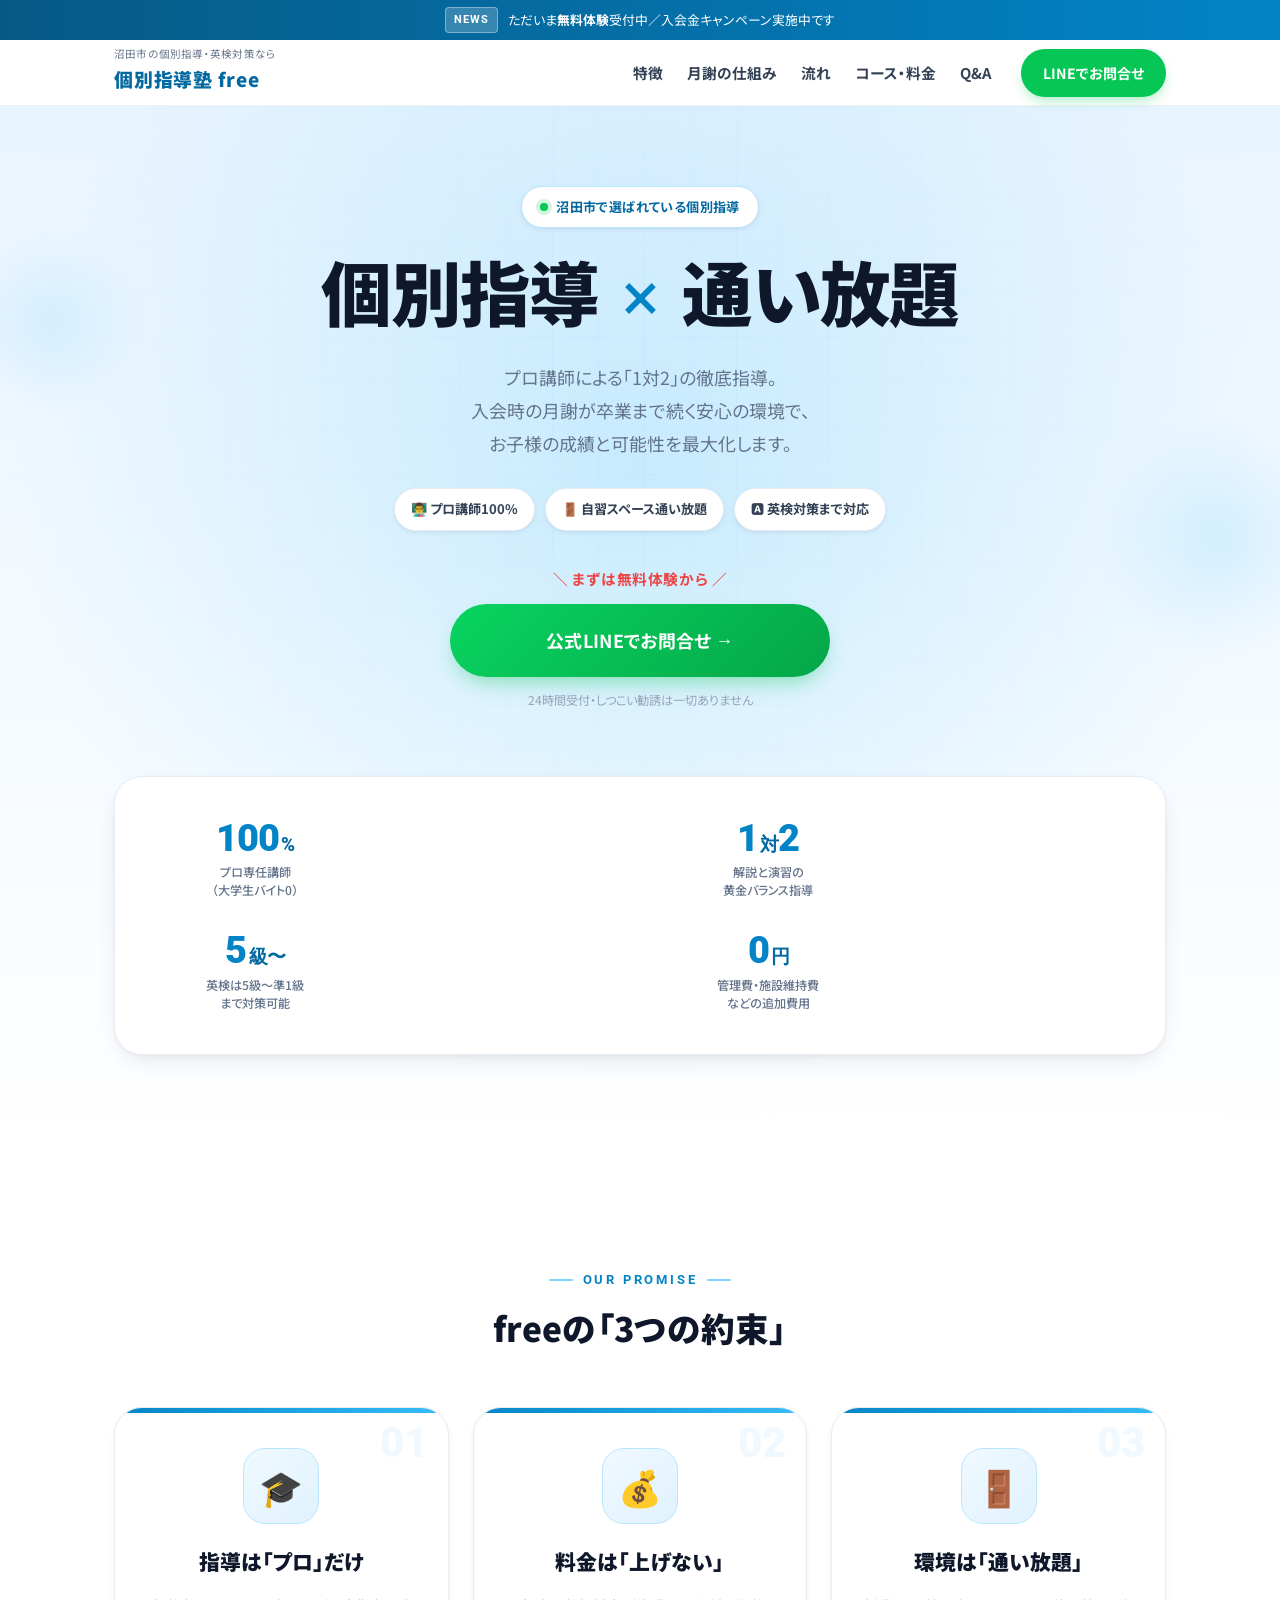
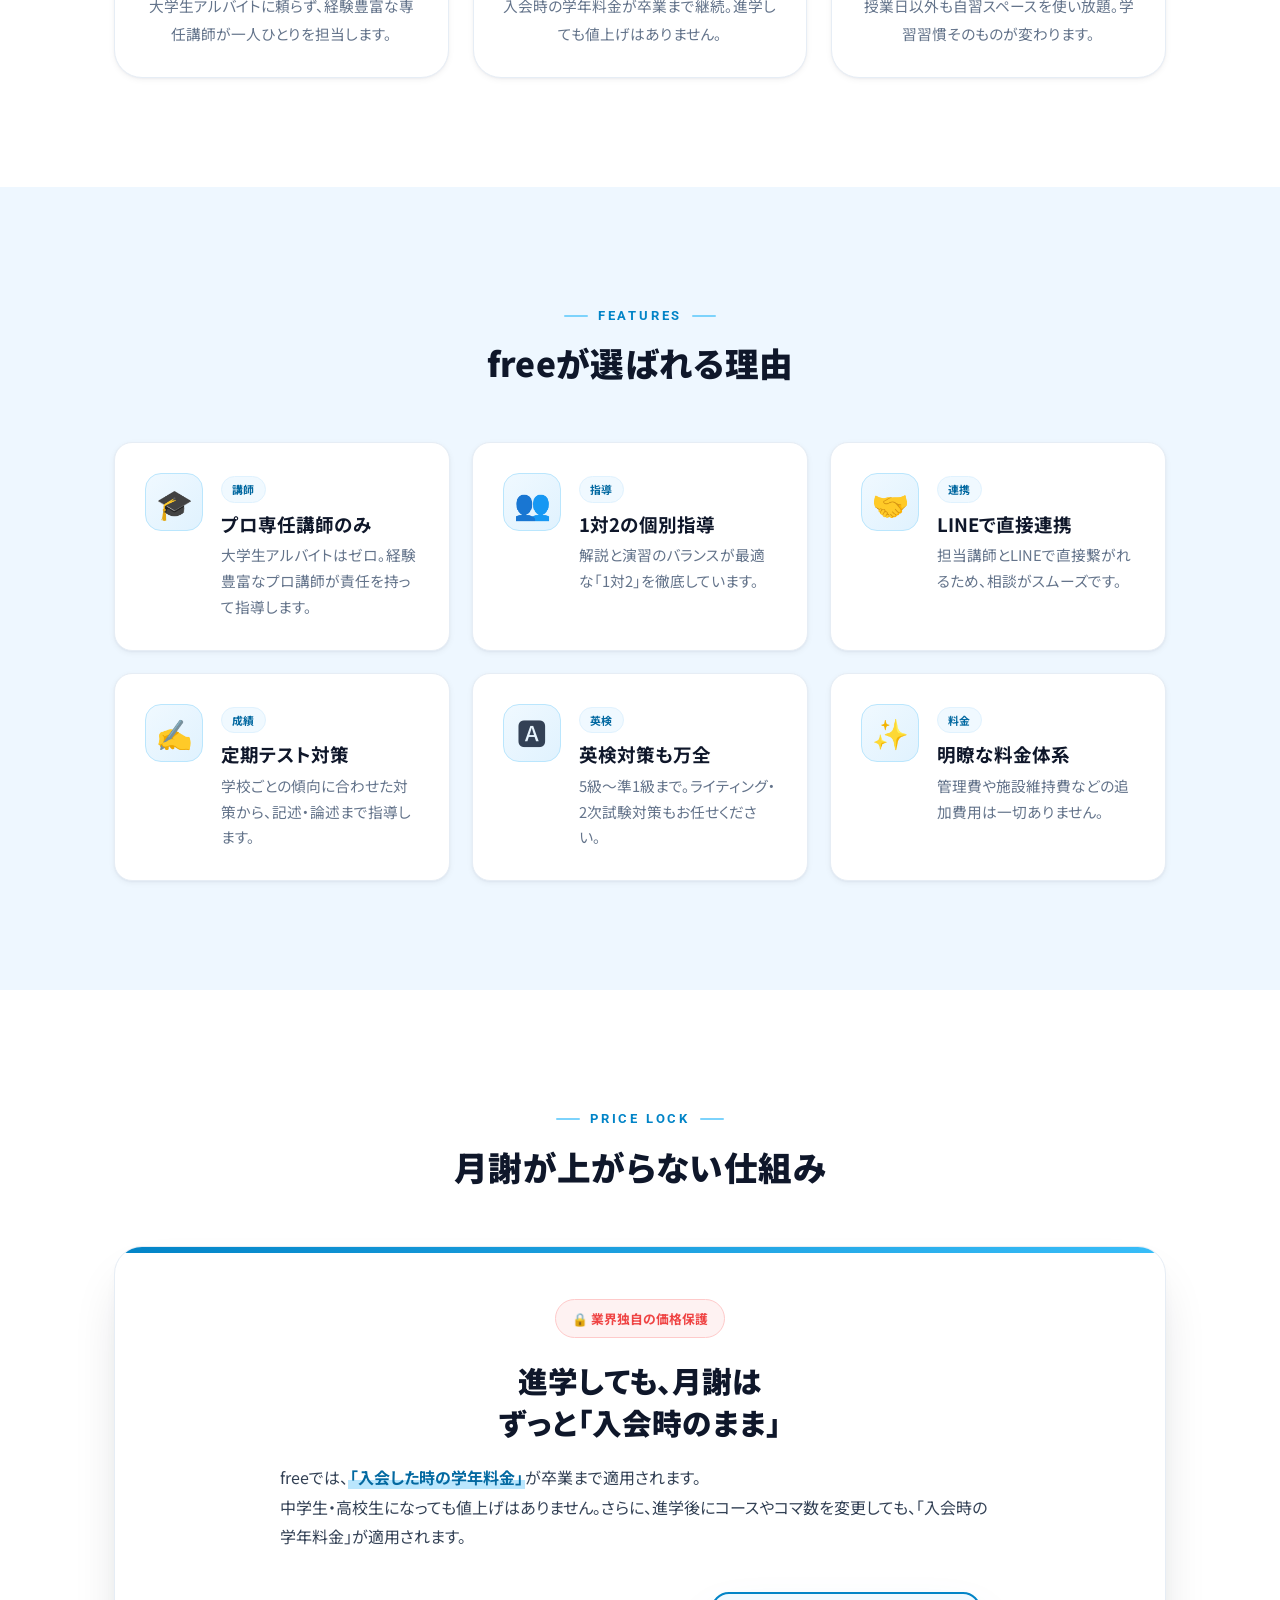
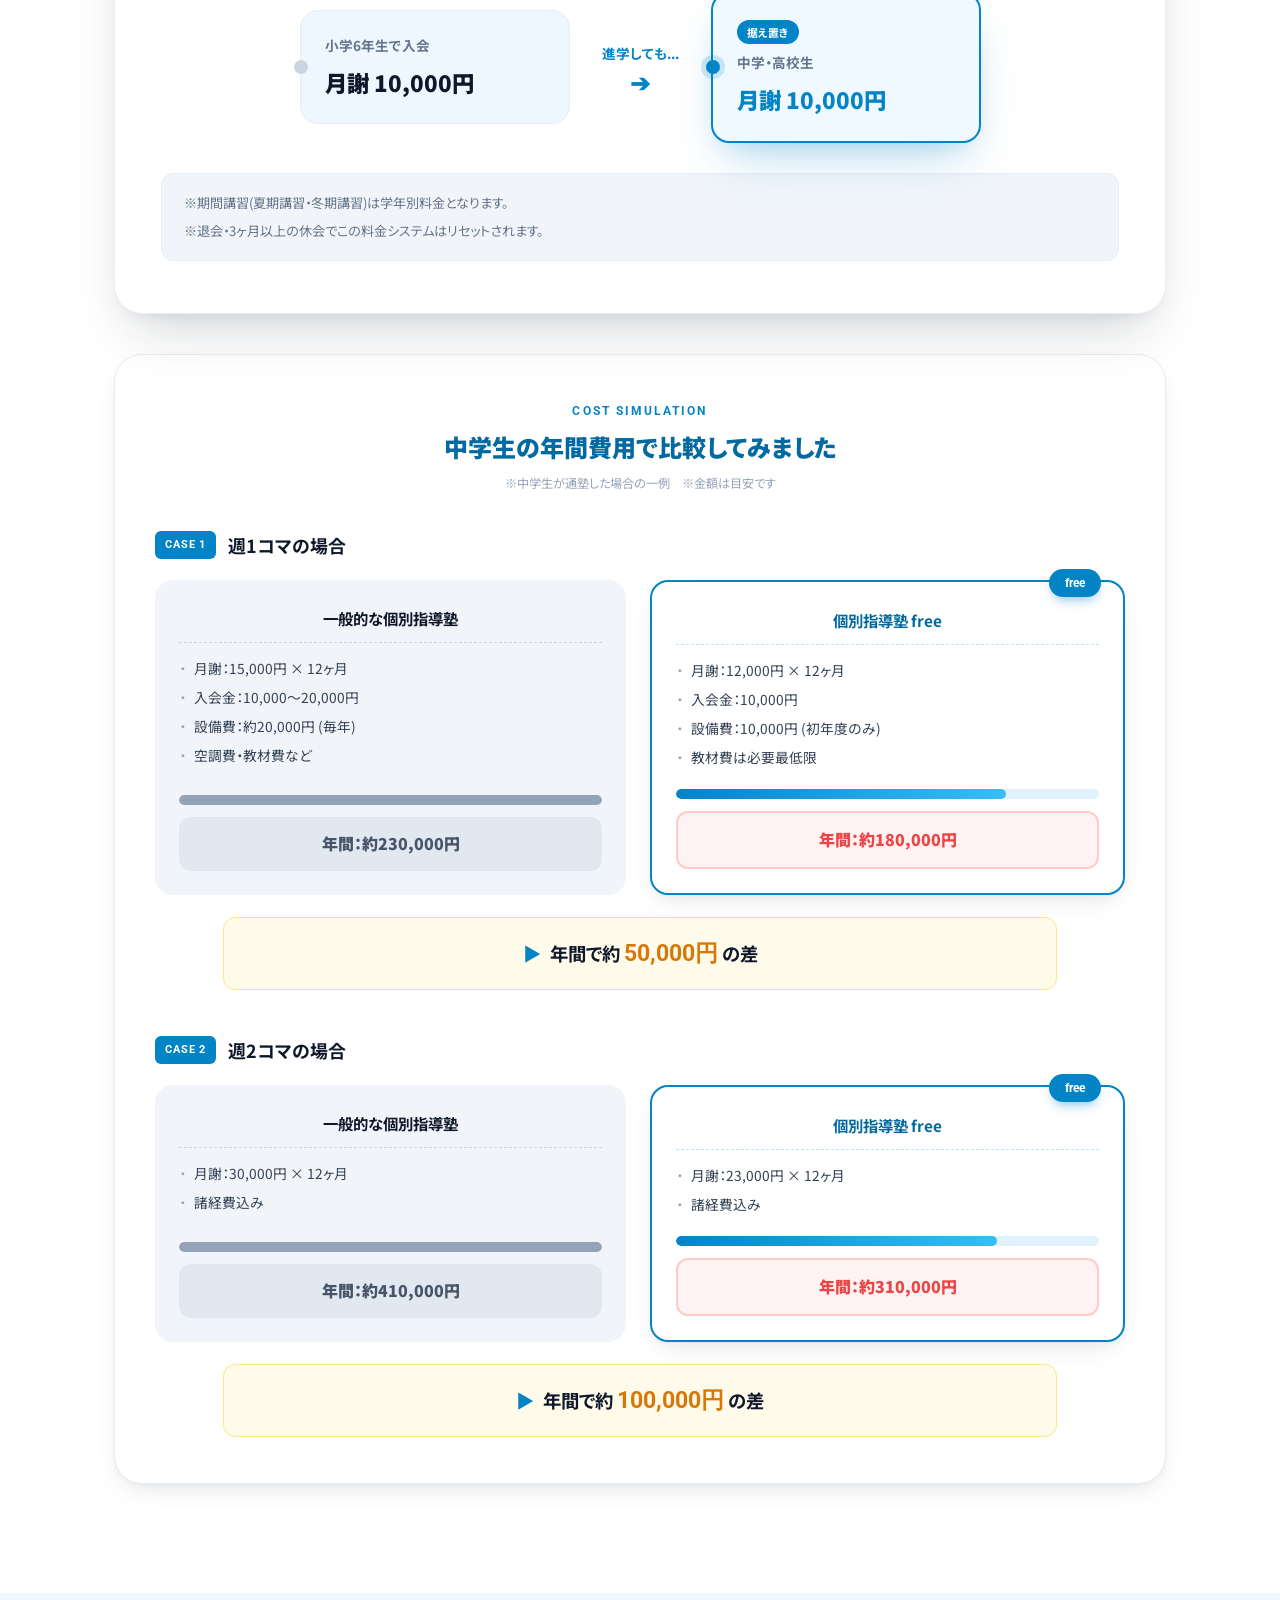
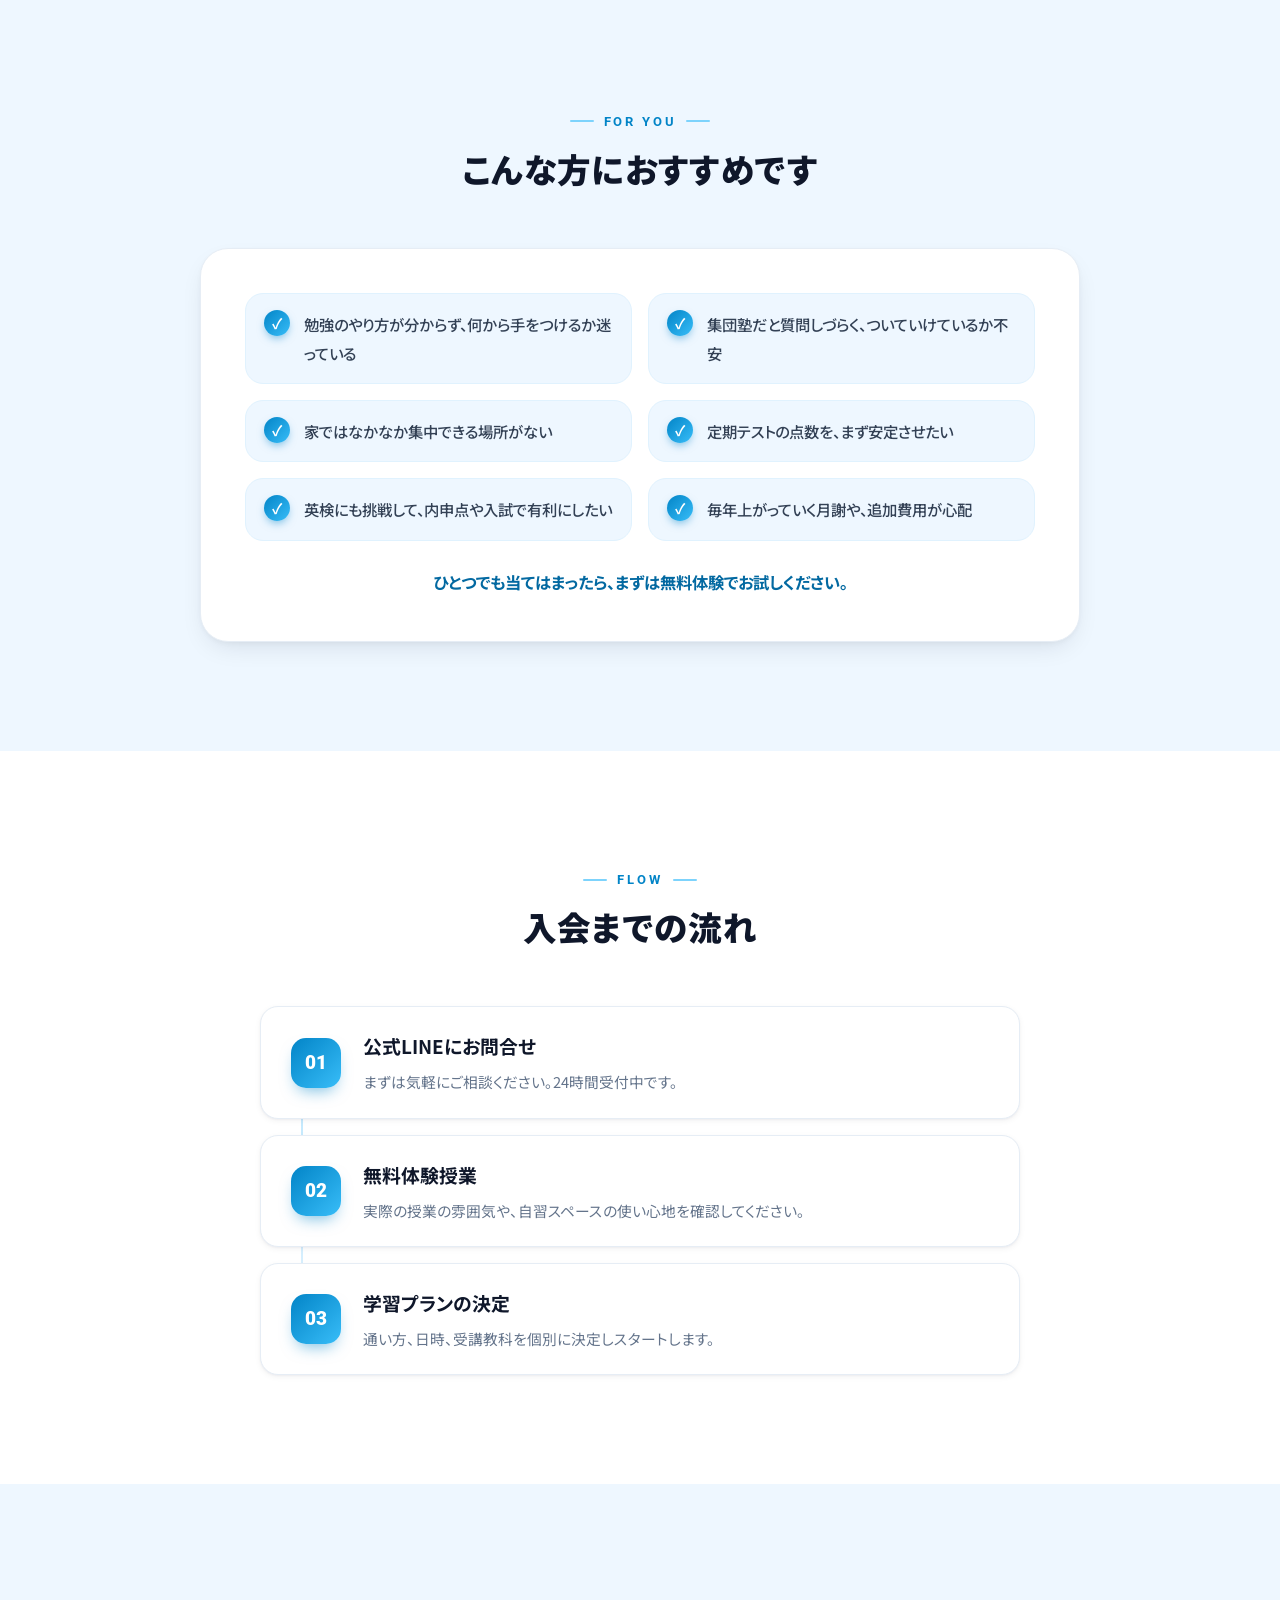
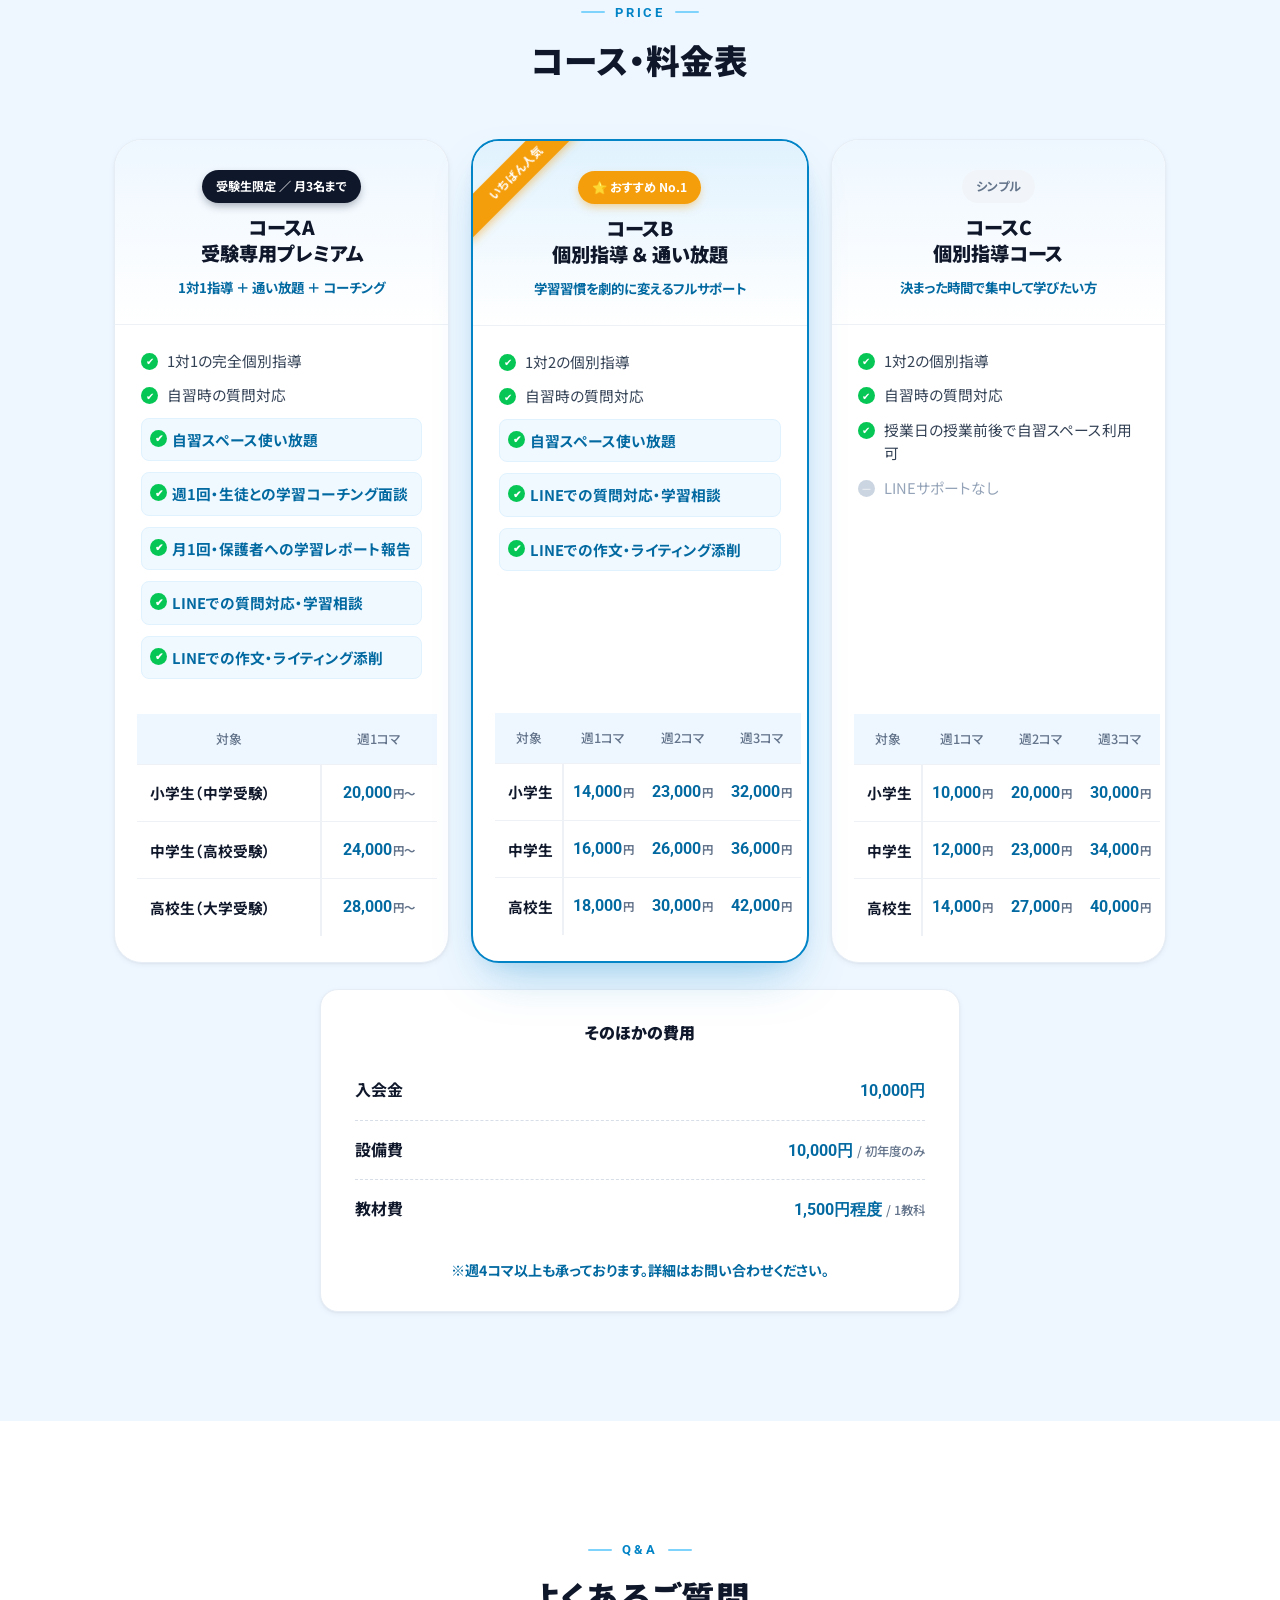
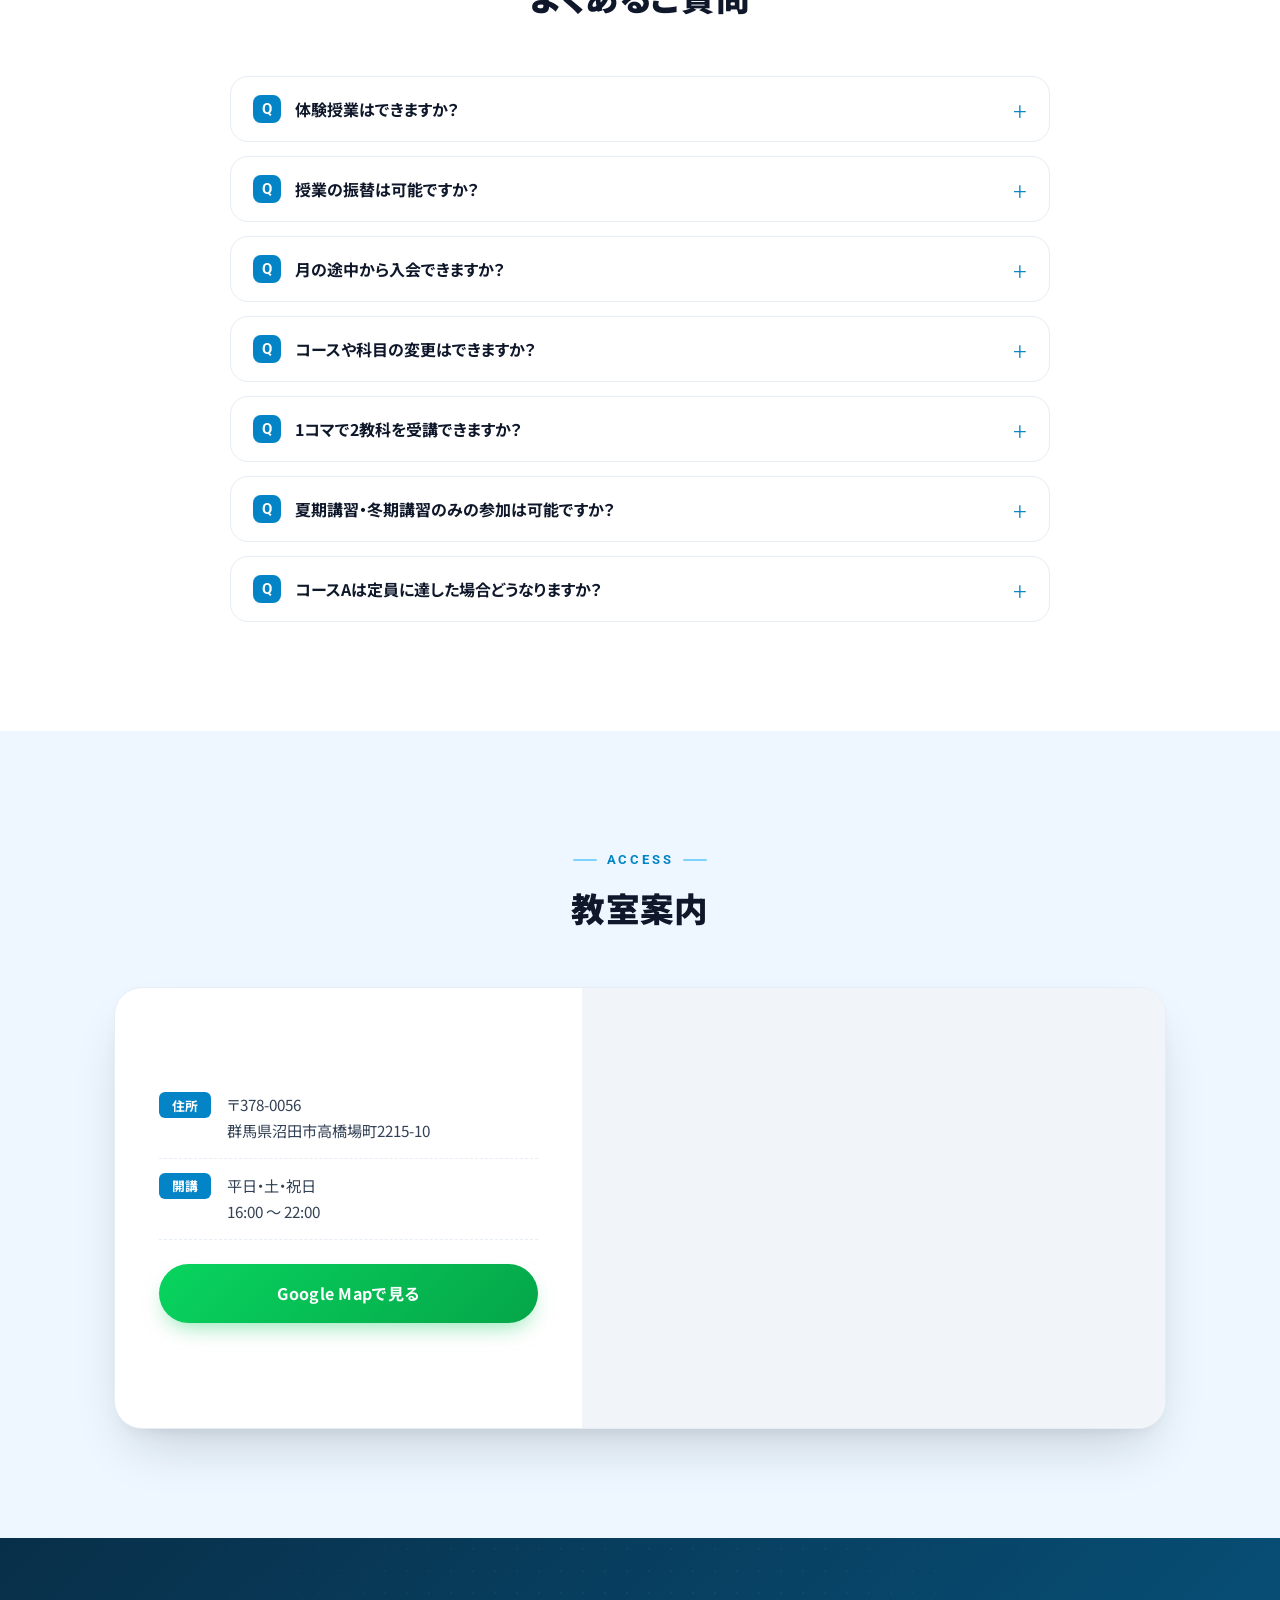
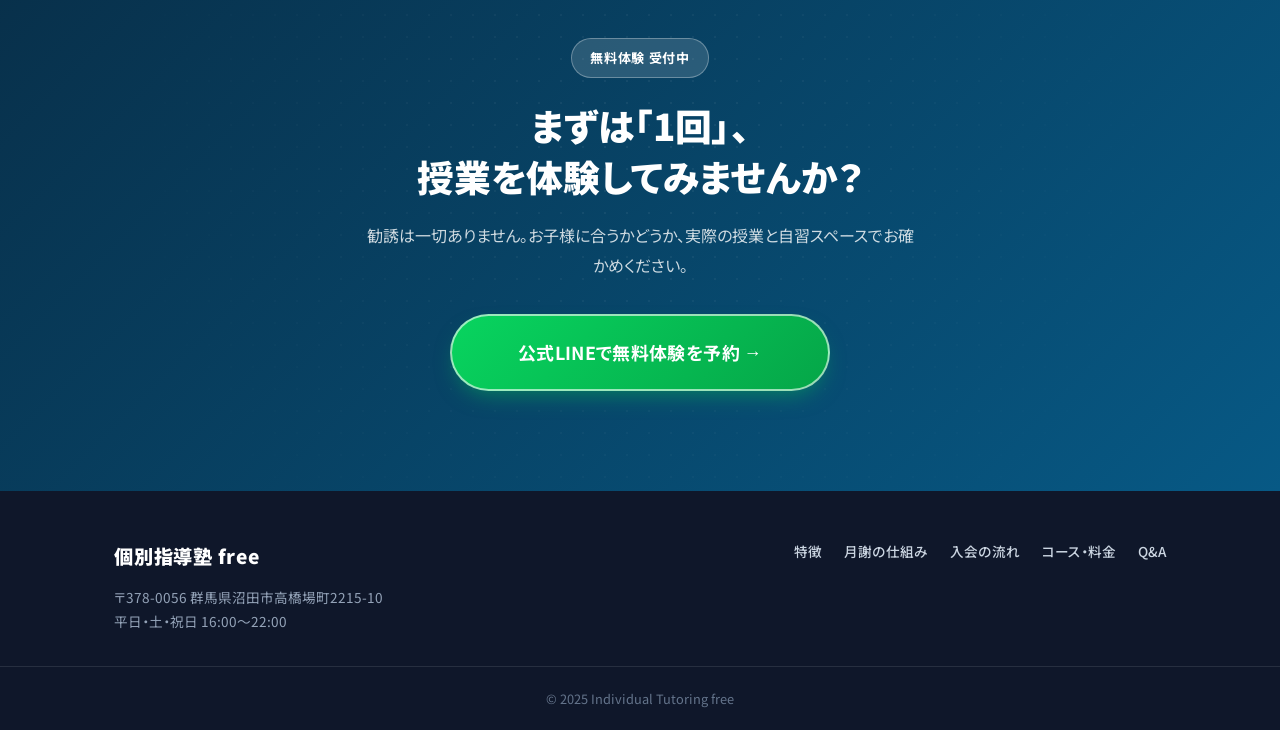
==== commit f472530c: "Add files via upload" ====
--- a/index.html
+++ b/index.html
@@ -13,6 +13,13 @@
 <body>
     <div class="scroll-progress" id="scrollProgress"></div>
 
+    <div class="announce-bar">
+        <div class="container announce-inner">
+            <span class="announce-tag">NEWS</span>
+            <span class="announce-text">ただいま<strong>無料体験</strong>受付中／入会金キャンペーン実施中です</span>
+        </div>
+    </div>
+
     <header class="header js-header">
         <div class="container header-inner">
             <div class="logo">
@@ -54,12 +61,17 @@
     </div>
 
     <main>
+        <!-- ============ HERO ============ -->
         <section class="hero">
             <div class="hero-bg-circle"></div>
             <div class="hero-grid-lines" aria-hidden="true"></div>
+            <span class="hero-blob blob-1" aria-hidden="true"></span>
+            <span class="hero-blob blob-2" aria-hidden="true"></span>
             <div class="container hero-container">
                 <div class="hero-content">
-                    <span class="tag-label fade-up">沼田市で選ばれている個別指導</span>
+                    <span class="tag-label fade-up">
+                        <span class="tag-dot"></span>沼田市で選ばれている個別指導
+                    </span>
                     <h1 class="hero-title fade-up delay-1">
                         個別指導 <span class="accent-x">×</span> 通い放題
                     </h1>
@@ -68,18 +80,84 @@
                         入会時の月謝が卒業まで続く安心の環境で、<br>
                         お子様の成績と可能性を最大化します。
                     </p>
+                    <div class="hero-badges fade-up delay-2">
+                        <span class="hero-badge">👨‍🏫 プロ講師100%</span>
+                        <span class="hero-badge">🚪 自習スペース通い放題</span>
+                        <span class="hero-badge">🅰️ 英検対策まで対応</span>
+                    </div>
                     <div class="hero-cta fade-up delay-3">
                         <p class="cta-micro">＼ まずは無料体験から ／</p>
                         <a href="https://lin.ee/gJxUEir" class="btn-primary large shadow-pulse" target="_blank" rel="noopener">
                             公式LINEでお問合せ
                             <span class="arrow-icon" aria-hidden="true">→</span>
                         </a>
-                    </div>
-                </div>
-            </div>
-        </section>
-
-        <section id="features" class="section">
+                        <p class="cta-note">24時間受付・しつこい勧誘は一切ありません</p>
+                    </div>
+                </div>
+            </div>
+
+            <!-- スタッツ帯 -->
+            <div class="container">
+                <div class="stat-band fade-in">
+                    <div class="stat-item">
+                        <span class="stat-num"><span class="js-count" data-target="100">0</span><span class="stat-unit">%</span></span>
+                        <span class="stat-label">プロ専任講師<br>（大学生バイト0）</span>
+                    </div>
+                    <div class="stat-divider" aria-hidden="true"></div>
+                    <div class="stat-item">
+                        <span class="stat-num"><span class="js-count" data-target="1">0</span><span class="stat-unit">対</span><span class="js-count" data-target="2">0</span></span>
+                        <span class="stat-label">解説と演習の<br>黄金バランス指導</span>
+                    </div>
+                    <div class="stat-divider" aria-hidden="true"></div>
+                    <div class="stat-item">
+                        <span class="stat-num"><span class="js-count" data-target="5">0</span><span class="stat-unit">級〜</span></span>
+                        <span class="stat-label">英検は5級〜準1級<br>まで対策可能</span>
+                    </div>
+                    <div class="stat-divider" aria-hidden="true"></div>
+                    <div class="stat-item">
+                        <span class="stat-num"><span class="js-count" data-target="0">0</span><span class="stat-unit">円</span></span>
+                        <span class="stat-label">管理費・施設維持費<br>などの追加費用</span>
+                    </div>
+                </div>
+            </div>
+
+            <div class="wave-divider" aria-hidden="true">
+                <svg viewBox="0 0 1440 80" preserveAspectRatio="none"><path d="M0,40 C360,90 1080,-10 1440,40 L1440,80 L0,80 Z"></path></svg>
+            </div>
+        </section>
+
+        <!-- ============ 3つの約束 ============ -->
+        <section class="section promise-section">
+            <div class="container">
+                <div class="section-header fade-in">
+                    <span class="section-en">Our Promise</span>
+                    <h2 class="section-jp">freeの「3つの約束」</h2>
+                </div>
+                <div class="promise-grid stagger-trigger">
+                    <div class="promise-card stagger-item">
+                        <span class="promise-no">01</span>
+                        <div class="promise-icon">🎓</div>
+                        <h3>指導は「プロ」だけ</h3>
+                        <p>大学生アルバイトに頼らず、経験豊富な専任講師が一人ひとりを担当します。</p>
+                    </div>
+                    <div class="promise-card stagger-item">
+                        <span class="promise-no">02</span>
+                        <div class="promise-icon">💰</div>
+                        <h3>料金は「上げない」</h3>
+                        <p>入会時の学年料金が卒業まで継続。進学しても値上げはありません。</p>
+                    </div>
+                    <div class="promise-card stagger-item">
+                        <span class="promise-no">03</span>
+                        <div class="promise-icon">🚪</div>
+                        <h3>環境は「通い放題」</h3>
+                        <p>授業日以外も自習スペースを使い放題。学習習慣そのものが変わります。</p>
+                    </div>
+                </div>
+            </div>
+        </section>
+
+        <!-- ============ 特徴 ============ -->
+        <section id="features" class="section bg-pale">
             <div class="container">
                 <div class="section-header fade-in">
                     <span class="section-en">Features</span>
@@ -89,6 +167,7 @@
                     <div class="bento-item stagger-item">
                         <div class="icon-box">🎓</div>
                         <div class="bento-content">
+                            <span class="bento-tag">講師</span>
                             <h3>プロ専任講師のみ</h3>
                             <p>大学生アルバイトはゼロ。経験豊富なプロ講師が責任を持って指導します。</p>
                         </div>
@@ -96,6 +175,7 @@
                     <div class="bento-item stagger-item">
                         <div class="icon-box">👥</div>
                         <div class="bento-content">
+                            <span class="bento-tag">指導</span>
                             <h3>1対2の個別指導</h3>
                             <p>解説と演習のバランスが最適な「1対2」を徹底しています。</p>
                         </div>
@@ -103,6 +183,7 @@
                     <div class="bento-item stagger-item">
                         <div class="icon-box">🤝</div>
                         <div class="bento-content">
+                            <span class="bento-tag">連携</span>
                             <h3>LINEで直接連携</h3>
                             <p>担当講師とLINEで直接繋がれるため、相談がスムーズです。</p>
                         </div>
@@ -110,6 +191,7 @@
                     <div class="bento-item stagger-item">
                         <div class="icon-box">✍️</div>
                         <div class="bento-content">
+                            <span class="bento-tag">成績</span>
                             <h3>定期テスト対策</h3>
                             <p>学校ごとの傾向に合わせた対策から、記述・論述まで指導します。</p>
                         </div>
@@ -117,6 +199,7 @@
                     <div class="bento-item stagger-item">
                         <div class="icon-box">🅰️</div>
                         <div class="bento-content">
+                            <span class="bento-tag">英検</span>
                             <h3>英検対策も万全</h3>
                             <p>5級〜準1級まで。ライティング・2次試験対策もお任せください。</p>
                         </div>
@@ -124,6 +207,7 @@
                     <div class="bento-item stagger-item">
                         <div class="icon-box">✨</div>
                         <div class="bento-content">
+                            <span class="bento-tag">料金</span>
                             <h3>明瞭な料金体系</h3>
                             <p>管理費や施設維持費などの追加費用は一切ありません。</p>
                         </div>
@@ -132,12 +216,17 @@
             </div>
         </section>
 
-        <section id="tuition-rule" class="section bg-pale">
-            <div class="container">
+        <!-- ============ 月謝の仕組み ============ -->
+        <section id="tuition-rule" class="section">
+            <div class="container">
+                <div class="section-header fade-in">
+                    <span class="section-en">Price Lock</span>
+                    <h2 class="section-jp">月謝が上がらない仕組み</h2>
+                </div>
                 <div class="rule-card fade-in">
                     <div class="rule-header">
-                        <span class="badge-red">業界独自の価格保護</span>
-                        <h2>進学しても、月謝は<br>ずっと「入会時のまま」</h2>
+                        <span class="badge-red">🔒 業界独自の価格保護</span>
+                        <h3>進学しても、月謝は<br>ずっと「入会時のまま」</h3>
                         <p class="rule-lead">
                             freeでは、<strong>「入会した時の学年料金」</strong>が卒業まで適用されます。<br>
                             中学生・高校生になっても値上げはありません。さらに、進学後にコースやコマ数を変更しても、「入会時の学年料金」が適用されます。
@@ -147,21 +236,18 @@
                     <div class="timeline-visual">
                         <div class="timeline-item">
                             <div class="tm-point start"></div>
-                            <div class="tm-content">
-                                <span class="tm-grade">小学6年生で入会</span>
-                                <span class="tm-price">月謝 10,000円</span>
-                            </div>
+                            <span class="tm-grade">小学6年生で入会</span>
+                            <span class="tm-price">月謝 10,000円</span>
                         </div>
                         <div class="timeline-arrow-container">
                             <div class="timeline-label">進学しても...</div>
-                            <div class="timeline-icon" aria-hidden="true">⬇</div>
+                            <div class="timeline-icon" aria-hidden="true">➔</div>
                         </div>
                         <div class="timeline-item highlight">
                             <div class="tm-point end"></div>
-                            <div class="tm-content">
-                                <span class="tm-grade">中学・高校生</span>
-                                <span class="tm-price active">月謝 10,000円 維持！</span>
-                            </div>
+                            <span class="tm-badge">据え置き</span>
+                            <span class="tm-grade">中学・高校生</span>
+                            <span class="tm-price active">月謝 10,000円</span>
                         </div>
                     </div>
 
@@ -173,31 +259,34 @@
 
                 <div class="comparison-area fade-in">
                     <div class="comparison-header">
-                        <h2>中学生の年間費用で比較してみました</h2>
+                        <span class="comp-eyebrow">COST SIMULATION</span>
+                        <h3>中学生の年間費用で比較してみました</h3>
                         <p class="comp-note">※中学生が通塾した場合の一例　※金額は目安です</p>
                     </div>
 
                     <div class="comp-case">
-                        <h3>1. 週1コマの場合</h3>
+                        <h4><span class="comp-case-no">CASE 1</span>週1コマの場合</h4>
                         <div class="comp-flex">
                             <div class="comp-card general">
-                                <h4 class="comp-card-title">一般的な個別指導塾</h4>
+                                <h5 class="comp-card-title">一般的な個別指導塾</h5>
                                 <ul class="comp-list">
                                     <li>月謝：15,000円 × 12ヶ月</li>
                                     <li>入会金：10,000〜20,000円</li>
                                     <li>設備費：約20,000円 (毎年)</li>
                                     <li>空調費・教材費など</li>
                                 </ul>
+                                <div class="comp-bar"><span style="width:100%"></span></div>
                                 <div class="comp-total">年間：約230,000円</div>
                             </div>
                             <div class="comp-card free">
-                                <h4 class="comp-card-title">個別指導塾 free</h4>
+                                <h5 class="comp-card-title">個別指導塾 free</h5>
                                 <ul class="comp-list">
                                     <li>月謝：12,000円 × 12ヶ月</li>
                                     <li>入会金：10,000円</li>
                                     <li>設備費：10,000円 (初年度のみ)</li>
                                     <li>教材費は必要最低限</li>
                                 </ul>
+                                <div class="comp-bar free"><span style="width:78%"></span></div>
                                 <div class="comp-total highlight">年間：約180,000円</div>
                             </div>
                         </div>
@@ -207,22 +296,24 @@
                     </div>
 
                     <div class="comp-case">
-                        <h3>2. 週2コマの場合</h3>
+                        <h4><span class="comp-case-no">CASE 2</span>週2コマの場合</h4>
                         <div class="comp-flex">
                             <div class="comp-card general">
-                                <h4 class="comp-card-title">一般的な個別指導塾</h4>
+                                <h5 class="comp-card-title">一般的な個別指導塾</h5>
                                 <ul class="comp-list">
                                     <li>月謝：30,000円 × 12ヶ月</li>
                                     <li>諸経費込み</li>
                                 </ul>
+                                <div class="comp-bar"><span style="width:100%"></span></div>
                                 <div class="comp-total">年間：約410,000円</div>
                             </div>
                             <div class="comp-card free">
-                                <h4 class="comp-card-title">個別指導塾 free</h4>
+                                <h5 class="comp-card-title">個別指導塾 free</h5>
                                 <ul class="comp-list">
                                     <li>月謝：23,000円 × 12ヶ月</li>
                                     <li>諸経費込み</li>
                                 </ul>
+                                <div class="comp-bar free"><span style="width:76%"></span></div>
                                 <div class="comp-total highlight">年間：約310,000円</div>
                             </div>
                         </div>
@@ -231,10 +322,31 @@
                         </div>
                     </div>
                 </div>
-
-            </div>
-        </section>
-
+            </div>
+        </section>
+
+        <!-- ============ こんな方におすすめ ============ -->
+        <section class="section bg-pale">
+            <div class="container">
+                <div class="section-header fade-in">
+                    <span class="section-en">For You</span>
+                    <h2 class="section-jp">こんな方におすすめです</h2>
+                </div>
+                <div class="recommend-card fade-in">
+                    <ul class="recommend-list stagger-trigger">
+                        <li class="stagger-item"><span class="check">✓</span>勉強のやり方が分からず、何から手をつけるか迷っている</li>
+                        <li class="stagger-item"><span class="check">✓</span>集団塾だと質問しづらく、ついていけているか不安</li>
+                        <li class="stagger-item"><span class="check">✓</span>家ではなかなか集中できる場所がない</li>
+                        <li class="stagger-item"><span class="check">✓</span>定期テストの点数を、まず安定させたい</li>
+                        <li class="stagger-item"><span class="check">✓</span>英検にも挑戦して、内申点や入試で有利にしたい</li>
+                        <li class="stagger-item"><span class="check">✓</span>毎年上がっていく月謝や、追加費用が心配</li>
+                    </ul>
+                    <p class="recommend-foot">ひとつでも当てはまったら、まずは無料体験でお試しください。</p>
+                </div>
+            </div>
+        </section>
+
+        <!-- ============ 流れ ============ -->
         <section id="flow" class="section">
             <div class="container">
                 <div class="section-header fade-in">
@@ -267,6 +379,7 @@
             </div>
         </section>
 
+        <!-- ============ コース・料金 ============ -->
         <section id="course" class="section bg-pale">
             <div class="container">
                 <div class="section-header fade-in">
@@ -280,7 +393,7 @@
                     <div class="price-card stagger-item">
                         <div class="pc-header">
                             <span class="pc-badge pc-badge-dark">受験生限定 ／ 月3名まで</span>
-                            <h3>コースA：受験専用プレミアムコース</h3>
+                            <h3>コースA<br>受験専用プレミアム</h3>
                             <p class="pc-desc">1対1指導 ＋ 通い放題 ＋ コーチング</p>
                         </div>
                         <div class="pc-features">
@@ -306,14 +419,14 @@
                                 </tbody>
                             </table>
                         </div>
-
-                    </div>
-
-                    <!-- コースB：個別指導 ＆ 通い放題（旧コースA・メイン） -->
+                    </div>
+
+                    <!-- コースB：個別指導 ＆ 通い放題（メイン） -->
                     <div class="price-card recommended stagger-item">
+                        <span class="pc-ribbon">いちばん人気</span>
                         <div class="pc-header">
-                            <span class="pc-badge">⭐ いちばん人気</span>
-                            <h3>コースB：個別指導 ＆ 通い放題コース</h3>
+                            <span class="pc-badge">⭐ おすすめ No.1</span>
+                            <h3>コースB<br>個別指導 ＆ 通い放題</h3>
                             <p class="pc-desc">学習習慣を劇的に変えるフルサポート</p>
                         </div>
                         <div class="pc-features">
@@ -339,10 +452,11 @@
                         </div>
                     </div>
 
-                    <!-- コースC：個別指導コース（旧コースB） -->
+                    <!-- コースC：個別指導コース -->
                     <div class="price-card stagger-item">
                         <div class="pc-header">
-                            <h3>コースC：個別指導コース</h3>
+                            <span class="pc-badge pc-badge-plain">シンプル</span>
+                            <h3>コースC<br>個別指導コース</h3>
                             <p class="pc-desc">決まった時間で集中して学びたい方</p>
                         </div>
                         <div class="pc-features">
@@ -370,6 +484,7 @@
                 </div>
 
                 <div class="fees-simple fade-in">
+                    <h4 class="fees-title">そのほかの費用</h4>
                     <dl>
                         <div class="fee-row">
                             <dt>入会金</dt>
@@ -389,6 +504,7 @@
             </div>
         </section>
 
+        <!-- ============ FAQ ============ -->
         <section id="faq" class="section">
             <div class="container">
                 <div class="section-header fade-in">
@@ -397,47 +513,56 @@
                 </div>
                 <div class="faq-grid stagger-trigger">
                     <details class="faq-details stagger-item">
-                        <summary>体験授業はできますか？ <span class="icon" aria-hidden="true">+</span></summary>
+                        <summary><span class="q-mark">Q</span><span class="q-text">体験授業はできますか？</span><span class="icon" aria-hidden="true">+</span></summary>
                         <div class="faq-answer">はい、1コマ（60分）の無料体験が可能です。公式LINEからお気軽にお問合せください。</div>
                     </details>
                     <details class="faq-details stagger-item">
-                        <summary>授業の振替は可能ですか？ <span class="icon" aria-hidden="true">+</span></summary>
+                        <summary><span class="q-mark">Q</span><span class="q-text">授業の振替は可能ですか？</span><span class="icon" aria-hidden="true">+</span></summary>
                         <div class="faq-answer">事前欠席のご連絡をいただいた場合は振替可能です（有効期間は前後1ヶ月）。当日欠席は振替不可となります。</div>
                     </details>
                     <details class="faq-details stagger-item">
-                        <summary>月の途中から入会できますか？ <span class="icon" aria-hidden="true">+</span></summary>
+                        <summary><span class="q-mark">Q</span><span class="q-text">月の途中から入会できますか？</span><span class="icon" aria-hidden="true">+</span></summary>
                         <div class="faq-answer">はい、可能です。初月分は日割り計算となりますので、思い立った時にいつでもスタートしていただけます。</div>
                     </details>
                     <details class="faq-details stagger-item">
-                        <summary>コースや科目の変更はできますか？ <span class="icon" aria-hidden="true">+</span></summary>
+                        <summary><span class="q-mark">Q</span><span class="q-text">コースや科目の変更はできますか？</span><span class="icon" aria-hidden="true">+</span></summary>
                         <div class="faq-answer">可能です。翌月からの変更を基本としております。詳細は公式LINEでご相談ください。</div>
                     </details>
                     <details class="faq-details stagger-item">
-                        <summary>1コマで2教科を受講できますか？ <span class="icon" aria-hidden="true">+</span></summary>
+                        <summary><span class="q-mark">Q</span><span class="q-text">1コマで2教科を受講できますか？</span><span class="icon" aria-hidden="true">+</span></summary>
                         <div class="faq-answer">可能ですが、あまりオススメしません。複数教科を希望の場合は週2コマ以上をオススメしています。</div>
                     </details>
                     <details class="faq-details stagger-item">
-                        <summary>夏期講習・冬期講習のみの参加は可能ですか？ <span class="icon" aria-hidden="true">+</span></summary>
+                        <summary><span class="q-mark">Q</span><span class="q-text">夏期講習・冬期講習のみの参加は可能ですか？</span><span class="icon" aria-hidden="true">+</span></summary>
                         <div class="faq-answer">はい、可能です。外部生料金となりますので詳細はお問合せください。</div>
                     </details>
                     <details class="faq-details stagger-item">
-                        <summary>コースAは定員に達した場合どうなりますか？ <span class="icon" aria-hidden="true">+</span></summary>
+                        <summary><span class="q-mark">Q</span><span class="q-text">コースAは定員に達した場合どうなりますか？</span><span class="icon" aria-hidden="true">+</span></summary>
                         <div class="faq-answer">定員（月3名）に達した場合はウェイティングリストへのご登録となります。空き次第、公式LINEにてご連絡いたします。</div>
                     </details>
                 </div>
             </div>
         </section>
 
+        <!-- ============ アクセス ============ -->
         <section class="section access-section bg-pale">
             <div class="container">
+                <div class="section-header fade-in">
+                    <span class="section-en">Access</span>
+                    <h2 class="section-jp">教室案内</h2>
+                </div>
                 <div class="access-card fade-in">
                     <div class="access-text">
-                        <h2>教室案内</h2>
-                        <address>
-                            〒378-0056<br>
-                            群馬県沼田市高橋場町2215-10
-                        </address>
-                        <p class="hours">平日・土・祝日：16:00 〜 22:00</p>
+                        <ul class="access-info">
+                            <li>
+                                <span class="ai-label">住所</span>
+                                <span class="ai-val">〒378-0056<br>群馬県沼田市高橋場町2215-10</span>
+                            </li>
+                            <li>
+                                <span class="ai-label">開講</span>
+                                <span class="ai-val">平日・土・祝日<br>16:00 〜 22:00</span>
+                            </li>
+                        </ul>
                         <a href="https://maps.google.com/maps?q=群馬県沼田市高橋場町2215-10" class="btn-primary full-width" target="_blank" rel="noopener">Google Mapで見る</a>
                     </div>
                     <div class="access-map">
@@ -446,10 +571,37 @@
                 </div>
             </div>
         </section>
+
+        <!-- ============ 最終CTA ============ -->
+        <section class="final-cta">
+            <div class="cta-bg-pattern" aria-hidden="true"></div>
+            <div class="container final-cta-inner fade-in">
+                <span class="cta-eyebrow">無料体験 受付中</span>
+                <h2>まずは「1回」、<br>授業を体験してみませんか？</h2>
+                <p>勧誘は一切ありません。お子様に合うかどうか、実際の授業と自習スペースでお確かめください。</p>
+                <a href="https://lin.ee/gJxUEir" class="btn-primary large btn-on-dark shadow-pulse" target="_blank" rel="noopener">
+                    公式LINEで無料体験を予約
+                    <span class="arrow-icon" aria-hidden="true">→</span>
+                </a>
+            </div>
+        </section>
     </main>
 
     <footer class="footer">
-        <div class="container">
+        <div class="container footer-inner">
+            <div class="footer-brand">
+                <span class="footer-logo">個別指導塾 free</span>
+                <p class="footer-addr">〒378-0056 群馬県沼田市高橋場町2215-10<br>平日・土・祝日 16:00〜22:00</p>
+            </div>
+            <nav class="footer-nav">
+                <a href="#features">特徴</a>
+                <a href="#tuition-rule">月謝の仕組み</a>
+                <a href="#flow">入会の流れ</a>
+                <a href="#course">コース・料金</a>
+                <a href="#faq">Q&amp;A</a>
+            </nav>
+        </div>
+        <div class="footer-bottom">
             <p class="copyright">© 2025 Individual Tutoring free</p>
         </div>
     </footer>
@@ -474,6 +626,12 @@
                 if(bar) bar.style.width = scrolled + "%";
             }, { passive: true });
 
+            // ヘッダー：スクロールで影を強調
+            const header = document.querySelector('.js-header');
+            window.addEventListener('scroll', () => {
+                if (header) header.classList.toggle('scrolled', window.scrollY > 10);
+            }, { passive: true });
+
             // ハンバーガーメニュー
             const hamburger = document.querySelector('.js-hamburger');
             const mobileMenu = document.querySelector('.js-mobile-menu');
@@ -486,7 +644,6 @@
                     document.body.classList.toggle('no-scroll');
                     hamburger.setAttribute('aria-expanded', isOpen ? 'true' : 'false');
                 });
-
                 mobileLinks.forEach(link => {
                     link.addEventListener('click', () => {
                         hamburger.classList.remove('active');
@@ -497,30 +654,35 @@
                 });
             }
 
-            // IntersectionObserverによるアニメーション
-            const observerOptions = {
-                root: null,
-                rootMargin: '0px 0px -100px 0px',
-                threshold: 0.1
+            // 数字カウントアップ
+            const animateCount = (el) => {
+                const target = parseInt(el.dataset.target, 10);
+                if (target === 0) { el.textContent = '0'; return; }
+                const dur = 1200; const start = performance.now();
+                const tick = (now) => {
+                    const p = Math.min((now - start) / dur, 1);
+                    const eased = 1 - Math.pow(1 - p, 3);
+                    el.textContent = Math.round(target * eased);
+                    if (p < 1) requestAnimationFrame(tick);
+                };
+                requestAnimationFrame(tick);
             };
 
+            // IntersectionObserver
             const observer = new IntersectionObserver((entries) => {
                 entries.forEach(entry => {
                     if (entry.isIntersecting) {
                         entry.target.classList.add('visible');
-
                         if (entry.target.classList.contains('stagger-trigger')) {
-                            const items = entry.target.querySelectorAll('.stagger-item');
-                            items.forEach((item, index) => {
-                                setTimeout(() => {
-                                    item.classList.add('visible');
-                                }, index * 100);
+                            entry.target.querySelectorAll('.stagger-item').forEach((item, i) => {
+                                setTimeout(() => item.classList.add('visible'), i * 90);
                             });
                         }
+                        entry.target.querySelectorAll && entry.target.querySelectorAll('.js-count').forEach(animateCount);
                         observer.unobserve(entry.target);
                     }
                 });
-            }, observerOptions);
+            }, { root: null, rootMargin: '0px 0px -80px 0px', threshold: 0.1 });
 
             document.querySelectorAll('.fade-in, .fade-up, .stagger-trigger, .stagger-item').forEach(el => observer.observe(el));
         });
--- a/styles.css
+++ b/styles.css
@@ -1,58 +1,50 @@
 /* ============================================================
-   個別指導塾 free — Landing Page
-   Refined, professional white theme
+   個別指導塾 free — Landing Page (Rich edition)
+   Blue × White, high-density professional layout
    ============================================================ */
 
 :root {
-    /* Brand — trustworthy sky blue */
-    --primary:       #0284c7;   /* Sky 600 — main */
-    --primary-dark:  #0369a1;   /* Sky 700 */
-    --primary-light: #38bdf8;   /* Sky 400 */
+    --primary:       #0284c7;
+    --primary-dark:  #0369a1;
+    --primary-darker:#075985;
+    --primary-light: #38bdf8;
     --primary-50:    #f0f9ff;
     --primary-100:   #e0f2fe;
     --primary-200:   #bae6fd;
+    --primary-300:   #7dd3fc;
 
     --line-color:    #06C755;
     --line-dark:     #05a648;
 
-    /* Text */
-    --text-main:  #0f172a;   /* Slate 900 */
-    --text-body:  #334155;   /* Slate 700 */
-    --text-sub:   #64748b;   /* Slate 500 */
-    --text-faint: #94a3b8;   /* Slate 400 */
-    --text-white: #ffffff;
-
-    /* Surfaces */
+    --text-main:  #0f172a;
+    --text-body:  #334155;
+    --text-sub:   #64748b;
+    --text-faint: #94a3b8;
+
     --bg-body:   #ffffff;
-    --bg-pale:   #f6fafe;
+    --bg-pale:   #eef7ff;
     --bg-card:   #ffffff;
     --bg-soft:   #f1f5f9;
-    --bg-footer: #0f172a;
-    --border:    #e8edf3;
+    --bg-deep:   #082f49;   /* dark navy for CTA/footer */
+    --border:    #e6edf5;
     --border-soft: #eef2f7;
 
-    /* Accents */
     --warn:  #ef4444;
     --warn-bg: #fef2f2;
     --gold:  #f59e0b;
 
-    /* Radii */
     --radius-sm: 12px;
     --radius:    18px;
-    --radius-lg: 26px;
+    --radius-lg: 28px;
     --radius-pill: 999px;
 
-    /* Shadows — soft, layered, blue-tinted */
-    --shadow-xs: 0 1px 2px rgba(15,23,42,.05);
     --shadow-sm: 0 2px 6px rgba(15,23,42,.05), 0 1px 2px rgba(15,23,42,.04);
-    --shadow-md: 0 8px 24px -8px rgba(15,23,42,.12), 0 2px 6px -2px rgba(15,23,42,.06);
-    --shadow-lg: 0 24px 48px -16px rgba(15,23,42,.16), 0 6px 16px -8px rgba(15,23,42,.08);
-    --shadow-float: 0 28px 60px -18px rgba(2,132,199,.30), 0 8px 24px -12px rgba(2,132,199,.18);
-
-    /* Spacing rhythm */
-    --section-pad: clamp(64px, 9vw, 120px);
+    --shadow-md: 0 10px 28px -10px rgba(15,23,42,.14), 0 2px 6px -2px rgba(15,23,42,.06);
+    --shadow-lg: 0 28px 56px -18px rgba(15,23,42,.20), 0 8px 18px -10px rgba(15,23,42,.10);
+    --shadow-blue: 0 24px 50px -16px rgba(2,132,199,.34), 0 8px 22px -12px rgba(2,132,199,.22);
+
+    --section-pad: clamp(60px, 8.5vw, 110px);
     --gutter: clamp(16px, 4vw, 24px);
-
     --ease: cubic-bezier(0.16, 1, 0.3, 1);
 
     --font-jp: 'Noto Sans JP', sans-serif;
@@ -60,450 +52,365 @@
 }
 
 * { box-sizing: border-box; margin: 0; padding: 0; }
-
-html { scroll-behavior: smooth; font-size: 16px; -webkit-text-size-adjust: 100%; }
-
+html { scroll-behavior: smooth; font-size: 16px; -webkit-text-size-adjust: 100%; scroll-padding-top: 96px; }
 body {
-    font-family: var(--font-jp);
-    color: var(--text-body);
-    background: var(--bg-body);
-    line-height: 1.85;
-    font-feature-settings: "palt";
-    -webkit-font-smoothing: antialiased;
-    text-rendering: optimizeLegibility;
-    overflow-x: hidden;
+    font-family: var(--font-jp); color: var(--text-body); background: var(--bg-body);
+    line-height: 1.85; font-feature-settings: "palt"; -webkit-font-smoothing: antialiased;
+    text-rendering: optimizeLegibility; overflow-x: hidden;
 }
 body.no-scroll { overflow: hidden; }
-
 a { text-decoration: none; color: inherit; transition: color .25s var(--ease); }
 ul { list-style: none; }
 img, iframe { display: block; max-width: 100%; }
-
-.container { width: 100%; max-width: 1080px; margin: 0 auto; padding: 0 var(--gutter); }
-.section { padding: var(--section-pad) 0; }
+.container { width: 100%; max-width: 1100px; margin: 0 auto; padding: 0 var(--gutter); }
+.section { padding: var(--section-pad) 0; position: relative; }
 .bg-pale { background-color: var(--bg-pale); }
-
 ::selection { background: var(--primary-200); color: var(--text-main); }
 
-/* --- Scroll Progress --- */
+/* --- Scroll progress --- */
 .scroll-progress {
     position: fixed; top: 0; left: 0; height: 3px;
     background: linear-gradient(90deg, var(--primary), var(--primary-light));
     width: 0%; z-index: 2000; transition: width .1s linear;
 }
 
-/* --- Header & Nav --- */
+/* --- Announcement bar --- */
+.announce-bar {
+    background: linear-gradient(90deg, var(--primary-darker), var(--primary));
+    color: #fff; font-size: .8rem; padding: 7px 0; position: relative; z-index: 1001;
+}
+.announce-inner { display: flex; align-items: center; justify-content: center; gap: 10px; text-align: center; }
+.announce-tag { background: rgba(255,255,255,.2); border: 1px solid rgba(255,255,255,.35); font-family: var(--font-en); font-weight: 700; font-size: .68rem; letter-spacing: .1em; padding: 2px 8px; border-radius: 4px; flex-shrink: 0; }
+.announce-text strong { font-weight: 700; }
+
+/* --- Header --- */
 .header {
-    position: fixed; top: 0; width: 100%; z-index: 1000;
-    background: rgba(255,255,255,.78);
-    -webkit-backdrop-filter: saturate(180%) blur(14px);
-    backdrop-filter: saturate(180%) blur(14px);
+    position: sticky; top: 0; width: 100%; z-index: 1000;
+    background: rgba(255,255,255,.82); -webkit-backdrop-filter: saturate(180%) blur(14px); backdrop-filter: saturate(180%) blur(14px);
     border-bottom: 1px solid rgba(15,23,42,.06);
-    height: 68px; display: flex; align-items: center;
-    transition: box-shadow .3s var(--ease);
-}
+    height: 66px; display: flex; align-items: center; transition: box-shadow .3s var(--ease);
+}
+.header.scrolled { box-shadow: var(--shadow-sm); }
 .header-inner { display: flex; justify-content: space-between; align-items: center; width: 100%; }
-.logo-link { display: block; }
-.logo-sub { font-size: 11px; color: var(--text-sub); display: block; line-height: 1.2; margin-bottom: 3px; letter-spacing: .02em; }
-.logo-main { font-size: 1.2rem; font-weight: 900; color: var(--primary-dark); letter-spacing: .04em; display: block; }
-
+.logo-sub { font-size: 10.5px; color: var(--text-sub); display: block; line-height: 1.2; margin-bottom: 2px; letter-spacing: .02em; }
+.logo-main { font-size: 1.18rem; font-weight: 900; color: var(--primary-dark); letter-spacing: .04em; display: block; }
 .nav-desktop { display: none; }
 
 /* Hamburger */
-.hamburger {
-    width: 44px; height: 44px; display: flex; flex-direction: column;
-    justify-content: center; align-items: center; gap: 6px;
-    background: none; border: none; cursor: pointer; -webkit-tap-highlight-color: transparent;
-}
+.hamburger { width: 44px; height: 44px; display: flex; flex-direction: column; justify-content: center; align-items: center; gap: 6px; background: none; border: none; cursor: pointer; -webkit-tap-highlight-color: transparent; }
 .bar { width: 24px; height: 2px; background: var(--text-main); transition: transform .3s var(--ease), opacity .2s; border-radius: 2px; }
 .hamburger.active .bar:nth-child(1) { transform: rotate(45deg) translate(5px, 6px); }
 .hamburger.active .bar:nth-child(2) { transform: rotate(-45deg) translate(5px, -6px); }
 
-/* Mobile Menu */
-.mobile-menu {
-    position: fixed; top: 68px; left: 0; width: 100%; height: calc(100dvh - 68px);
-    background: var(--bg-body); z-index: 999;
-    transform: translateX(100%); transition: transform .4s var(--ease);
-    display: flex; flex-direction: column; padding: 12px var(--gutter) 24px;
-    visibility: hidden;
-}
+/* Mobile menu */
+.mobile-menu { position: fixed; top: 66px; left: 0; width: 100%; height: calc(100dvh - 66px); background: var(--bg-body); z-index: 999; transform: translateX(100%); transition: transform .4s var(--ease); display: flex; flex-direction: column; padding: 12px var(--gutter) 24px; visibility: hidden; }
 .mobile-menu.active { transform: translateX(0); visibility: visible; }
-.mobile-link {
-    font-size: 1.1rem; font-weight: 700; padding: 22px 4px; border-bottom: 1px solid var(--border-soft);
-    display: block; color: var(--text-main);
-}
+.mobile-link { font-size: 1.1rem; font-weight: 700; padding: 22px 4px; border-bottom: 1px solid var(--border-soft); display: block; color: var(--text-main); }
 .mobile-link span { color: var(--primary); font-family: var(--font-en); margin-right: 12px; font-weight: 700; }
 .mobile-menu-cta { margin-top: auto; padding-top: 24px; }
 
 /* --- Buttons --- */
 .btn-primary {
-    background: linear-gradient(135deg, #08d45f, var(--line-dark));
-    color: #fff;
-    font-weight: 700; border-radius: var(--radius-pill); padding: 15px 30px;
-    display: inline-flex; align-items: center; justify-content: center; gap: 4px;
-    box-shadow: 0 8px 20px -6px rgba(6,199,85,.45);
-    font-size: 1rem; letter-spacing: .02em;
+    background: linear-gradient(135deg, #08d45f, var(--line-dark)); color: #fff; font-weight: 700;
+    border-radius: var(--radius-pill); padding: 15px 30px; display: inline-flex; align-items: center; justify-content: center; gap: 4px;
+    box-shadow: 0 10px 22px -8px rgba(6,199,85,.5); font-size: 1rem; letter-spacing: .02em;
     transition: transform .2s var(--ease), box-shadow .25s var(--ease);
 }
-.btn-primary:hover {
-    transform: translateY(-3px);
-    box-shadow: 0 16px 30px -8px rgba(6,199,85,.5);
-}
+.btn-primary:hover { transform: translateY(-3px); box-shadow: 0 18px 32px -10px rgba(6,199,85,.55); }
 .btn-primary:active { transform: translateY(-1px) scale(.99); }
-.btn-primary.large { width: 100%; max-width: 360px; padding: 20px; font-size: 1.12rem; }
+.btn-primary.large { width: 100%; max-width: 380px; padding: 20px; font-size: 1.12rem; }
+.btn-on-dark { border: 2px solid rgba(255,255,255,.6); }
 .full-width { width: 100%; }
-
-.tag-label {
-    display: inline-block;
-    background: var(--primary-100);
-    color: var(--primary-dark);
-    font-size: .82rem; padding: 7px 18px; border-radius: var(--radius-pill);
-    font-weight: 700; margin-bottom: 22px; letter-spacing: .04em;
-    border: 1px solid var(--primary-200);
-}
+.arrow-icon { font-family: var(--font-en); transition: transform .3s var(--ease); }
+.btn-primary:hover .arrow-icon { transform: translateX(5px); }
+
+/* --- Tag label --- */
+.tag-label { display: inline-flex; align-items: center; gap: 8px; background: #fff; color: var(--primary-dark); font-size: .82rem; padding: 8px 18px; border-radius: var(--radius-pill); font-weight: 700; margin-bottom: 22px; letter-spacing: .03em; border: 1px solid var(--primary-200); box-shadow: var(--shadow-sm); }
+.tag-dot { width: 8px; height: 8px; border-radius: 50%; background: var(--line-color); box-shadow: 0 0 0 4px rgba(6,199,85,.18); }
 
 /* --- Hero --- */
-.hero {
-    padding-top: clamp(120px, 24vw, 170px); padding-bottom: clamp(72px, 12vw, 110px);
-    text-align: center; position: relative; overflow: hidden;
-    background: linear-gradient(180deg, #f3faff 0%, #ffffff 100%);
-}
-.hero-bg-circle {
-    position: absolute; top: -40%; left: 50%; transform: translateX(-50%);
-    width: 160vw; height: 110vw; max-width: 1600px;
-    background: radial-gradient(circle at center, rgba(56,189,248,.20) 0%, rgba(255,255,255,0) 62%);
-    z-index: 0; pointer-events: none;
-}
-.hero-grid-lines {
-    position: absolute; inset: 0; z-index: 0; pointer-events: none; opacity: .5;
-    background-image:
-        linear-gradient(rgba(2,132,199,.05) 1px, transparent 1px),
-        linear-gradient(90deg, rgba(2,132,199,.05) 1px, transparent 1px);
-    background-size: 44px 44px;
-    -webkit-mask-image: radial-gradient(circle at 50% 30%, #000 0%, transparent 70%);
-    mask-image: radial-gradient(circle at 50% 30%, #000 0%, transparent 70%);
-}
+.hero { padding-top: clamp(48px, 9vw, 80px); padding-bottom: 0; text-align: center; position: relative; overflow: hidden; background: linear-gradient(180deg, #e8f4ff 0%, #f4faff 55%, #ffffff 100%); }
+.hero-bg-circle { position: absolute; top: -30%; left: 50%; transform: translateX(-50%); width: 150vw; height: 105vw; max-width: 1500px; background: radial-gradient(circle at center, rgba(56,189,248,.22) 0%, rgba(255,255,255,0) 62%); z-index: 0; pointer-events: none; }
+.hero-grid-lines { position: absolute; inset: 0; z-index: 0; pointer-events: none; opacity: .55; background-image: linear-gradient(rgba(2,132,199,.06) 1px, transparent 1px), linear-gradient(90deg, rgba(2,132,199,.06) 1px, transparent 1px); background-size: 46px 46px; -webkit-mask-image: radial-gradient(circle at 50% 25%, #000 0%, transparent 70%); mask-image: radial-gradient(circle at 50% 25%, #000 0%, transparent 70%); }
+.hero-blob { position: absolute; border-radius: 50%; filter: blur(8px); opacity: .5; z-index: 0; pointer-events: none; }
+.hero-blob.blob-1 { width: 180px; height: 180px; background: radial-gradient(circle, var(--primary-200), transparent 70%); top: 12%; left: -40px; }
+.hero-blob.blob-2 { width: 240px; height: 240px; background: radial-gradient(circle, rgba(125,211,252,.5), transparent 70%); top: 30%; right: -60px; }
 .hero-container { position: relative; z-index: 1; }
-.hero-title {
-    font-size: clamp(2rem, 9vw, 4.25rem);
-    line-height: 1.18; font-weight: 900; margin-bottom: 24px;
-    color: var(--text-main); letter-spacing: -0.01em;
-}
-.accent-x {
-    color: var(--primary); font-weight: 400; margin: 0 .15em;
-    font-family: var(--font-en);
-}
-.hero-text { font-size: clamp(1rem, 3.4vw, 1.12rem); color: var(--text-sub); margin-bottom: 40px; }
+.hero-title { font-size: clamp(2.1rem, 9.2vw, 4.4rem); line-height: 1.16; font-weight: 900; margin-bottom: 22px; color: var(--text-main); letter-spacing: -0.01em; }
+.accent-x { color: var(--primary); font-weight: 400; margin: 0 .12em; font-family: var(--font-en); }
+.hero-text { font-size: clamp(1rem, 3.4vw, 1.12rem); color: var(--text-sub); margin-bottom: 28px; }
+.hero-badges { display: flex; flex-wrap: wrap; justify-content: center; gap: 10px; margin-bottom: 34px; }
+.hero-badge { background: #fff; border: 1px solid var(--border); box-shadow: var(--shadow-sm); color: var(--text-body); font-size: .82rem; font-weight: 700; padding: 8px 16px; border-radius: var(--radius-pill); }
 .hero-cta { display: flex; flex-direction: column; align-items: center; }
 .cta-micro { font-size: .92rem; font-weight: 700; color: var(--warn); margin-bottom: 12px; letter-spacing: .04em; }
-.arrow-icon { font-family: var(--font-en); transition: transform .3s var(--ease); }
-.btn-primary:hover .arrow-icon { transform: translateX(5px); }
-
-/* --- Section Header --- */
-.section-header { margin-bottom: clamp(40px, 6vw, 60px); text-align: center; }
-.section-en {
-    font-family: var(--font-en); font-weight: 700; color: var(--primary);
-    letter-spacing: .22em; font-size: .82rem; text-transform: uppercase;
-    display: block; margin-bottom: 10px;
-}
-.section-jp {
-    font-size: clamp(1.5rem, 5vw, 2rem); font-weight: 900; color: var(--text-main);
-    letter-spacing: .01em; position: relative; display: inline-block;
-}
-.section-jp::after {
-    content: ""; display: block; width: 44px; height: 4px; margin: 16px auto 0;
-    background: linear-gradient(90deg, var(--primary), var(--primary-light));
-    border-radius: var(--radius-pill);
-}
-
-/* --- Features (Bento Grid) --- */
-.bento-grid { display: grid; grid-template-columns: 1fr; gap: 18px; }
-.bento-item {
-    background: var(--bg-card); border: 1px solid var(--border);
-    border-radius: var(--radius); padding: clamp(24px, 5vw, 32px);
-    display: flex; align-items: flex-start; gap: 20px;
-    box-shadow: var(--shadow-sm);
-    transition: transform .35s var(--ease), box-shadow .35s var(--ease), border-color .35s var(--ease);
-}
-.bento-item:hover {
-    transform: translateY(-6px);
-    box-shadow: var(--shadow-lg);
-    border-color: var(--primary-200);
-}
-.icon-box {
-    font-size: 1.9rem; line-height: 1; flex-shrink: 0;
-    background: linear-gradient(135deg, var(--primary-50), var(--primary-100));
-    width: 60px; height: 60px; display: flex; align-items: center; justify-content: center;
-    border-radius: 16px; border: 1px solid var(--primary-200);
-}
-.bento-content h3 { font-size: 1.18rem; font-weight: 700; margin-bottom: 8px; color: var(--text-main); line-height: 1.4; }
-.bento-content p { font-size: .94rem; color: var(--text-sub); line-height: 1.75; }
-
-/* --- Tuition Rule (Timeline) --- */
-.rule-card {
-    background: var(--bg-card); padding: clamp(32px, 6vw, 56px) clamp(22px, 5vw, 48px);
-    border-radius: var(--radius-lg); box-shadow: var(--shadow-lg);
-    text-align: center; margin-bottom: 44px; position: relative; overflow: hidden;
-    border: 1px solid var(--border);
-}
-.rule-card::before {
-    content: ""; position: absolute; top: 0; left: 0; right: 0; height: 6px;
-    background: linear-gradient(90deg, var(--primary), var(--primary-light));
-}
-.badge-red {
-    background: var(--warn-bg); color: var(--warn); font-size: .8rem; padding: 7px 16px;
-    border-radius: var(--radius-pill); font-weight: 700; display: inline-block; margin-bottom: 8px;
-    border: 1px solid #fecaca;
-}
-.rule-header h2 { font-size: clamp(1.4rem, 5vw, 1.85rem); margin: 14px 0 22px; font-weight: 900; color: var(--text-main); line-height: 1.4; }
-.rule-lead { font-size: 1rem; text-align: left; margin-bottom: 8px; color: var(--text-body); max-width: 720px; margin-inline: auto; }
-.rule-lead strong { color: var(--primary-dark); background: linear-gradient(transparent 65%, var(--primary-200) 65%); padding: 0 2px; font-weight: 700; }
-
-.timeline-visual { margin: 44px 0 8px; display: flex; flex-direction: column; align-items: center; gap: 18px; }
-.timeline-item {
-    width: 100%; max-width: 420px; border: 1px solid var(--border);
-    border-radius: var(--radius); padding: 22px 24px;
-    position: relative; text-align: left; background: var(--bg-pale);
-    transition: transform .3s var(--ease);
-}
-.timeline-item.highlight {
-    border: 2px solid var(--primary); background: var(--primary-50);
-    box-shadow: var(--shadow-float); transform: scale(1.03);
-}
+.cta-note { font-size: .76rem; color: var(--text-faint); margin-top: 12px; }
+
+/* Stat band */
+.stat-band { position: relative; z-index: 2; margin-top: clamp(40px, 7vw, 64px); background: #fff; border: 1px solid var(--border); border-radius: var(--radius-lg); box-shadow: var(--shadow-md); display: grid; grid-template-columns: 1fr 1fr; gap: 8px 0; padding: 26px 18px; }
+.stat-item { display: flex; flex-direction: column; align-items: center; text-align: center; padding: 12px 8px; gap: 6px; }
+.stat-num { font-family: var(--font-en); font-weight: 900; font-size: clamp(1.7rem, 7vw, 2.4rem); color: var(--primary); line-height: 1; letter-spacing: -.02em; }
+.stat-unit { font-size: .5em; margin-left: 2px; color: var(--primary-dark); }
+.stat-label { font-size: .76rem; color: var(--text-sub); font-weight: 500; line-height: 1.5; }
+.stat-divider { display: none; }
+
+.wave-divider { position: relative; z-index: 1; line-height: 0; margin-top: 40px; }
+.wave-divider svg { width: 100%; height: 56px; display: block; }
+.wave-divider path { fill: #fff; }
+.bg-pale .wave-divider path { fill: var(--bg-pale); }
+
+/* --- Section header --- */
+.section-header { margin-bottom: clamp(36px, 5vw, 56px); text-align: center; }
+.section-en { font-family: var(--font-en); font-weight: 700; color: var(--primary); letter-spacing: .22em; font-size: .8rem; text-transform: uppercase; display: inline-flex; align-items: center; gap: 10px; margin-bottom: 12px; }
+.section-en::before, .section-en::after { content: ""; width: 24px; height: 2px; background: var(--primary-300); border-radius: 2px; }
+.section-jp { font-size: clamp(1.55rem, 5.2vw, 2.1rem); font-weight: 900; color: var(--text-main); letter-spacing: .01em; line-height: 1.4; }
+
+/* --- Promise --- */
+.promise-grid { display: grid; grid-template-columns: 1fr; gap: 18px; }
+.promise-card { position: relative; background: #fff; border: 1px solid var(--border); border-radius: var(--radius-lg); padding: 40px 28px 30px; text-align: center; box-shadow: var(--shadow-sm); overflow: hidden; transition: transform .35s var(--ease), box-shadow .35s var(--ease); }
+.promise-card::before { content: ""; position: absolute; top: 0; left: 0; right: 0; height: 5px; background: linear-gradient(90deg, var(--primary), var(--primary-light)); }
+.promise-card:hover { transform: translateY(-6px); box-shadow: var(--shadow-lg); }
+.promise-no { position: absolute; top: 14px; right: 20px; font-family: var(--font-en); font-weight: 900; font-size: 2.6rem; color: var(--primary-50); line-height: 1; }
+.promise-icon { width: 76px; height: 76px; margin: 0 auto 18px; border-radius: 22px; background: linear-gradient(135deg, var(--primary-50), var(--primary-100)); border: 1px solid var(--primary-200); display: flex; align-items: center; justify-content: center; font-size: 2.2rem; }
+.promise-card h3 { font-size: 1.3rem; font-weight: 900; color: var(--text-main); margin-bottom: 12px; }
+.promise-card p { font-size: .92rem; color: var(--text-sub); }
+
+/* --- Features (Bento) --- */
+.bento-grid { display: grid; grid-template-columns: 1fr; gap: 16px; }
+.bento-item { position: relative; background: var(--bg-card); border: 1px solid var(--border); border-radius: var(--radius); padding: clamp(22px, 5vw, 30px); display: flex; align-items: flex-start; gap: 18px; box-shadow: var(--shadow-sm); transition: transform .35s var(--ease), box-shadow .35s var(--ease), border-color .35s var(--ease); }
+.bento-item::after { content: ""; position: absolute; left: 0; top: 22px; bottom: 22px; width: 3px; border-radius: 3px; background: linear-gradient(var(--primary), var(--primary-light)); opacity: 0; transition: opacity .35s var(--ease); }
+.bento-item:hover { transform: translateY(-6px); box-shadow: var(--shadow-lg); border-color: var(--primary-200); }
+.bento-item:hover::after { opacity: 1; }
+.icon-box { font-size: 1.85rem; line-height: 1; flex-shrink: 0; background: linear-gradient(135deg, var(--primary-50), var(--primary-100)); width: 58px; height: 58px; display: flex; align-items: center; justify-content: center; border-radius: 16px; border: 1px solid var(--primary-200); }
+.bento-tag { display: inline-block; font-size: .68rem; font-weight: 700; color: var(--primary-dark); background: var(--primary-50); border: 1px solid var(--primary-100); padding: 2px 10px; border-radius: var(--radius-pill); margin-bottom: 8px; letter-spacing: .04em; }
+.bento-content h3 { font-size: 1.16rem; font-weight: 700; margin-bottom: 6px; color: var(--text-main); line-height: 1.4; }
+.bento-content p { font-size: .92rem; color: var(--text-sub); line-height: 1.75; }
+
+/* --- Tuition rule --- */
+.rule-card { background: var(--bg-card); padding: clamp(30px, 6vw, 52px) clamp(20px, 5vw, 46px); border-radius: var(--radius-lg); box-shadow: var(--shadow-lg); text-align: center; margin-bottom: 40px; position: relative; overflow: hidden; border: 1px solid var(--border); }
+.rule-card::before { content: ""; position: absolute; top: 0; left: 0; right: 0; height: 6px; background: linear-gradient(90deg, var(--primary), var(--primary-light)); }
+.badge-red { background: var(--warn-bg); color: var(--warn); font-size: .8rem; padding: 7px 16px; border-radius: var(--radius-pill); font-weight: 700; display: inline-block; margin-bottom: 10px; border: 1px solid #fecaca; }
+.rule-header h3 { font-size: clamp(1.4rem, 5vw, 1.85rem); margin: 12px 0 20px; font-weight: 900; color: var(--text-main); line-height: 1.4; }
+.rule-lead { font-size: 1rem; text-align: left; color: var(--text-body); max-width: 720px; margin-inline: auto; }
+.rule-lead strong { color: var(--primary-dark); background: linear-gradient(transparent 64%, var(--primary-200) 64%); padding: 0 2px; font-weight: 700; }
+
+.timeline-visual { margin: 40px 0 8px; display: flex; flex-direction: column; align-items: center; gap: 16px; }
+.timeline-item { width: 100%; max-width: 420px; border: 1px solid var(--border); border-radius: var(--radius); padding: 22px 24px 20px; position: relative; text-align: left; background: var(--bg-pale); }
+.timeline-item.highlight { border: 2px solid var(--primary); background: var(--primary-50); box-shadow: var(--shadow-blue); }
 .tm-point { width: 14px; height: 14px; border-radius: 50%; position: absolute; left: -7px; top: 50%; transform: translateY(-50%); }
 .tm-point.start { background: #cbd5e1; }
 .tm-point.end { background: var(--primary); box-shadow: 0 0 0 5px rgba(2,132,199,.18); }
+.tm-badge { display: inline-block; background: var(--primary); color: #fff; font-size: .68rem; font-weight: 700; padding: 2px 10px; border-radius: var(--radius-pill); margin-bottom: 6px; }
 .tm-grade { font-size: .85rem; color: var(--text-sub); display: block; margin-bottom: 4px; font-weight: 700; }
-.tm-price { font-size: 1.35rem; font-weight: 900; color: var(--text-main); }
+.tm-price { font-size: 1.4rem; font-weight: 900; color: var(--text-main); }
 .tm-price.active { color: var(--primary); }
-
 .timeline-arrow-container { display: flex; flex-direction: column; align-items: center; justify-content: center; color: var(--primary); font-weight: 700; }
 .timeline-label { margin-bottom: 4px; font-size: .85rem; }
-.timeline-icon { font-size: 1.4rem; line-height: 1; }
-
-.rule-notes { text-align: left; margin-top: 32px; background: var(--bg-soft); padding: 20px 24px; border-radius: var(--radius-sm); }
+.timeline-icon { font-size: 1.5rem; line-height: 1; transform: rotate(90deg); }
+.rule-notes { text-align: left; margin-top: 30px; background: var(--bg-soft); padding: 18px 22px; border-radius: var(--radius-sm); border: 1px solid var(--border); }
 .note-text { font-size: .82rem; color: var(--text-sub); margin-bottom: 6px; line-height: 1.7; }
 .note-text:last-child { margin-bottom: 0; }
 
-/* --- Cost Comparison --- */
-.comparison-area {
-    background: var(--bg-card); border-radius: var(--radius-lg);
-    padding: clamp(28px, 5vw, 48px) clamp(20px, 4vw, 40px);
-    box-shadow: var(--shadow-md); border: 1px solid var(--border);
-}
-.comparison-header { text-align: center; margin-bottom: 36px; }
-.comparison-header h2 { font-size: clamp(1.25rem, 4.5vw, 1.55rem); font-weight: 900; color: var(--primary-dark); margin-bottom: 8px; line-height: 1.4; }
+/* --- Comparison --- */
+.comparison-area { background: var(--bg-card); border-radius: var(--radius-lg); padding: clamp(28px, 5vw, 46px) clamp(20px, 4vw, 40px); box-shadow: var(--shadow-md); border: 1px solid var(--border); }
+.comparison-header { text-align: center; margin-bottom: 34px; }
+.comp-eyebrow { font-family: var(--font-en); font-weight: 700; letter-spacing: .18em; font-size: .72rem; color: var(--primary); display: block; margin-bottom: 8px; }
+.comparison-header h3 { font-size: clamp(1.2rem, 4.5vw, 1.5rem); font-weight: 900; color: var(--primary-dark); margin-bottom: 8px; line-height: 1.4; }
 .comp-note { font-size: .76rem; color: var(--text-faint); }
-
-.comp-case { margin-bottom: 48px; }
+.comp-case { margin-bottom: 44px; }
 .comp-case:last-child { margin-bottom: 0; }
-.comp-case h3 {
-    font-size: 1.15rem; font-weight: 700; margin-bottom: 18px;
-    border-left: 5px solid var(--primary); padding-left: 14px; color: var(--text-main);
-}
+.comp-case h4 { display: flex; align-items: center; gap: 12px; font-size: 1.12rem; font-weight: 700; margin-bottom: 18px; color: var(--text-main); }
+.comp-case-no { font-family: var(--font-en); font-size: .68rem; font-weight: 700; letter-spacing: .08em; background: var(--primary); color: #fff; padding: 4px 10px; border-radius: 6px; }
 .comp-flex { display: flex; flex-direction: column; gap: 16px; }
 .comp-card { border-radius: var(--radius); padding: 24px; flex: 1; display: flex; flex-direction: column; }
 .comp-card.general { background: var(--bg-soft); color: var(--text-sub); }
 .comp-card.free { background: #fff; border: 2px solid var(--primary); position: relative; box-shadow: var(--shadow-md); }
-.comp-card.free::after {
-    content: "free"; position: absolute; top: -13px; right: 22px;
-    background: var(--primary); color: #fff; padding: 3px 16px; border-radius: var(--radius-pill);
-    font-size: .75rem; font-weight: 700; font-family: var(--font-en);
-    box-shadow: 0 6px 12px -4px rgba(2,132,199,.5);
-}
-.comp-card-title { font-size: .98rem; font-weight: 700; text-align: center; margin-bottom: 14px; padding-bottom: 10px; border-bottom: 1px dashed #cbd5e1; color: var(--text-main); }
+.comp-card.free::after { content: "free"; position: absolute; top: -13px; right: 22px; background: var(--primary); color: #fff; padding: 3px 16px; border-radius: var(--radius-pill); font-size: .75rem; font-weight: 700; font-family: var(--font-en); box-shadow: 0 6px 12px -4px rgba(2,132,199,.5); }
+.comp-card-title { font-size: .96rem; font-weight: 700; text-align: center; margin-bottom: 14px; padding-bottom: 10px; border-bottom: 1px dashed #cbd5e1; color: var(--text-main); }
 .comp-card.free .comp-card-title { color: var(--primary-dark); border-bottom-color: var(--primary-200); }
-.comp-list { font-size: .87rem; margin-bottom: 16px; flex-grow: 1; color: var(--text-body); }
+.comp-list { font-size: .86rem; margin-bottom: 14px; flex-grow: 1; color: var(--text-body); }
 .comp-list li { margin-bottom: 7px; position: relative; padding-left: 1.1em; line-height: 1.6; }
 .comp-list li::before { content: "・"; position: absolute; left: 0; color: var(--text-faint); }
+.comp-bar { height: 10px; border-radius: var(--radius-pill); background: #e2e8f0; overflow: hidden; margin-bottom: 12px; }
+.comp-bar span { display: block; height: 100%; border-radius: var(--radius-pill); background: #94a3b8; }
+.comp-bar.free { background: var(--primary-100); }
+.comp-bar.free span { background: linear-gradient(90deg, var(--primary), var(--primary-light)); }
 .comp-total { font-weight: 900; text-align: center; background: #e2e8f0; color: #475569; padding: 12px; border-radius: var(--radius-sm); font-size: 1rem; }
 .comp-card.free .comp-total { color: var(--warn); border: 2px solid #fecaca; background: var(--warn-bg); }
-.comp-diff {
-    text-align: center; margin-top: 18px; font-weight: 700; color: var(--text-main); font-size: 1.05rem;
-    background: #fffbeb; padding: 14px; border-radius: var(--radius-sm); border: 1px solid #fde68a;
-}
+.comp-diff { text-align: center; margin-top: 18px; font-weight: 700; color: var(--text-main); font-size: 1.05rem; background: #fffbeb; padding: 14px; border-radius: var(--radius-sm); border: 1px solid #fde68a; }
 .comp-diff strong { color: #d97706; font-size: 1.45rem; margin: 0 4px; font-family: var(--font-en); }
 .diff-arrow { color: var(--primary); margin-right: 5px; }
 
-/* --- Flow (Steps) --- */
-.step-list { display: flex; flex-direction: column; gap: 18px; max-width: 760px; margin: 0 auto; }
-.step-item {
-    display: flex; gap: 22px; align-items: flex-start;
-    background: #fff; padding: 24px clamp(20px, 4vw, 30px); border-radius: var(--radius);
-    box-shadow: var(--shadow-sm); border: 1px solid var(--border);
-    transition: transform .3s var(--ease), box-shadow .3s var(--ease);
-}
-.step-item:hover { transform: translateY(-4px); box-shadow: var(--shadow-md); }
-.step-num {
-    background: linear-gradient(135deg, var(--primary), var(--primary-light)); color: #fff;
-    width: 52px; height: 52px; border-radius: 15px; display: flex; align-items: center; justify-content: center;
-    font-weight: 900; font-family: var(--font-en); flex-shrink: 0;
-    box-shadow: 0 8px 16px -6px rgba(2,132,199,.55); font-size: 1.25rem;
-}
-.step-body h3 { font-size: 1.2rem; margin-bottom: 6px; color: var(--text-main); font-weight: 700; }
-.step-body p { font-size: .94rem; color: var(--text-sub); }
+/* --- Recommend --- */
+.recommend-card { background: #fff; border: 1px solid var(--border); border-radius: var(--radius-lg); box-shadow: var(--shadow-md); padding: clamp(28px, 5vw, 44px); max-width: 880px; margin: 0 auto; }
+.recommend-list { display: grid; grid-template-columns: 1fr; gap: 14px; }
+.recommend-list li { display: flex; align-items: flex-start; gap: 14px; background: var(--bg-pale); border: 1px solid var(--primary-100); border-radius: var(--radius); padding: 16px 18px; font-size: .96rem; font-weight: 500; color: var(--text-body); }
+.recommend-list .check { flex-shrink: 0; width: 26px; height: 26px; border-radius: 50%; background: linear-gradient(135deg, var(--primary), var(--primary-light)); color: #fff; display: flex; align-items: center; justify-content: center; font-weight: 700; font-size: .9rem; box-shadow: 0 4px 8px -2px rgba(2,132,199,.5); }
+.recommend-foot { text-align: center; margin-top: 26px; font-weight: 700; color: var(--primary-dark); font-size: 1.02rem; }
+
+/* --- Flow --- */
+.step-list { position: relative; display: flex; flex-direction: column; gap: 16px; max-width: 760px; margin: 0 auto; }
+.step-list::before { content: ""; position: absolute; left: 41px; top: 30px; bottom: 30px; width: 2px; background: linear-gradient(var(--primary-200), var(--primary-100)); z-index: 0; }
+.step-item { position: relative; z-index: 1; display: flex; gap: 22px; align-items: center; background: #fff; padding: 22px clamp(20px, 4vw, 30px); border-radius: var(--radius); box-shadow: var(--shadow-sm); border: 1px solid var(--border); transition: transform .3s var(--ease), box-shadow .3s var(--ease); }
+.step-item:hover { transform: translateX(4px); box-shadow: var(--shadow-md); }
+.step-num { background: linear-gradient(135deg, var(--primary), var(--primary-light)); color: #fff; width: 50px; height: 50px; border-radius: 15px; display: flex; align-items: center; justify-content: center; font-weight: 900; font-family: var(--font-en); flex-shrink: 0; box-shadow: 0 8px 16px -6px rgba(2,132,199,.55); font-size: 1.2rem; }
+.step-body h3 { font-size: 1.18rem; margin-bottom: 4px; color: var(--text-main); font-weight: 700; }
+.step-body p { font-size: .92rem; color: var(--text-sub); }
 
 /* --- Pricing --- */
-.pricing-wrapper { display: flex; flex-direction: column; gap: 26px; }
-.price-card {
-    background: var(--bg-card); border: 1px solid var(--border); border-radius: var(--radius-lg);
-    overflow: hidden; box-shadow: var(--shadow-sm);
-    transition: transform .3s var(--ease), box-shadow .3s var(--ease);
-    display: flex; flex-direction: column;
-}
+.pricing-wrapper { display: flex; flex-direction: column; gap: 24px; }
+.price-card { position: relative; background: var(--bg-card); border: 1px solid var(--border); border-radius: var(--radius-lg); overflow: hidden; box-shadow: var(--shadow-sm); transition: transform .3s var(--ease), box-shadow .3s var(--ease); display: flex; flex-direction: column; }
 .price-card:hover { transform: translateY(-6px); box-shadow: var(--shadow-lg); }
-.price-card.recommended { border: 2px solid var(--primary); box-shadow: var(--shadow-float); }
-
-.pc-header { background: linear-gradient(180deg, var(--bg-pale), #fff); padding: 30px 22px 26px; text-align: center; border-bottom: 1px solid var(--border-soft); }
-.recommended .pc-header { background: linear-gradient(180deg, var(--primary-50), #fff); }
-.pc-badge {
-    display: inline-block; background: var(--gold); color: #fff; font-size: .78rem; padding: 5px 14px;
-    border-radius: var(--radius-pill); font-weight: 700; box-shadow: 0 4px 10px -2px rgba(245,158,11,.5);
-    margin-bottom: 12px;
-}
+.price-card.recommended { border: 2px solid var(--primary); box-shadow: var(--shadow-blue); }
+.pc-ribbon { position: absolute; top: 16px; left: -42px; transform: rotate(-45deg); background: var(--gold); color: #fff; font-size: .72rem; font-weight: 700; padding: 5px 50px; box-shadow: 0 4px 10px -2px rgba(245,158,11,.5); z-index: 2; }
+.pc-header { background: linear-gradient(180deg, var(--bg-pale), #fff); padding: 30px 22px 24px; text-align: center; border-bottom: 1px solid var(--border-soft); }
+.recommended .pc-header { background: linear-gradient(180deg, var(--primary-100), #fff); }
+.pc-badge { display: inline-block; background: var(--gold); color: #fff; font-size: .76rem; padding: 5px 14px; border-radius: var(--radius-pill); font-weight: 700; box-shadow: 0 4px 10px -2px rgba(245,158,11,.5); margin-bottom: 12px; }
 .pc-badge-dark { background: var(--text-main); box-shadow: 0 4px 10px -2px rgba(15,23,42,.4); }
-.pc-header h3 { font-size: 1.18rem; font-weight: 900; color: var(--text-main); line-height: 1.4; }
-.pc-desc { font-size: .85rem; color: var(--primary-dark); font-weight: 700; margin-top: 6px; }
-
-.pc-features { padding: 26px clamp(20px, 4vw, 28px); font-size: .94rem; flex-grow: 1; }
-.pc-features li { margin-bottom: 12px; padding-left: 26px; position: relative; color: var(--text-body); line-height: 1.6; }
-.pc-features li::before {
-    content: "✔"; color: #fff; background: var(--line-color); position: absolute; left: 0; top: 4px;
-    width: 17px; height: 17px; border-radius: 50%; font-size: 10px;
-    display: flex; align-items: center; justify-content: center;
-}
+.pc-badge-plain { background: var(--bg-soft); color: var(--text-sub); box-shadow: none; }
+.pc-header h3 { font-size: 1.2rem; font-weight: 900; color: var(--text-main); line-height: 1.35; }
+.pc-desc { font-size: .84rem; color: var(--primary-dark); font-weight: 700; margin-top: 8px; }
+.pc-features { padding: 24px clamp(20px, 4vw, 26px); font-size: .92rem; flex-grow: 1; }
+.pc-features li { margin-bottom: 11px; padding-left: 26px; position: relative; color: var(--text-body); line-height: 1.6; }
+.pc-features li::before { content: "✔"; color: #fff; background: var(--line-color); position: absolute; left: 0; top: 4px; width: 17px; height: 17px; border-radius: 50%; font-size: 10px; display: flex; align-items: center; justify-content: center; }
 .pc-features li.text-blue { color: var(--primary-dark); font-weight: 700; background: var(--primary-50); padding: 9px 10px 9px 30px; border-radius: 8px; border: 1px solid var(--primary-100); }
 .pc-features li.text-blue::before { top: 11px; left: 8px; }
 .pc-features li.mute { color: var(--text-faint); }
 .pc-features li.mute::before { content: "—"; background: #cbd5e1; }
-
-.table-container { overflow-x: auto; -webkit-overflow-scrolling: touch; padding: 0 clamp(16px, 4vw, 24px) 26px; }
-.clean-table { width: 100%; border-collapse: collapse; min-width: 300px; font-size: .94rem; }
-.clean-table th, .clean-table td { padding: 14px 10px; text-align: center; border-bottom: 1px solid var(--border-soft); white-space: nowrap; }
-.clean-table thead th { font-size: .82rem; color: var(--text-sub); font-weight: 500; background: var(--bg-pale); }
-.clean-table thead tr th:first-child { border-top-left-radius: 10px; }
-.clean-table thead tr th:last-child { border-top-right-radius: 10px; }
-.clean-table tbody th { text-align: left; font-weight: 700; padding-left: 14px; position: sticky; left: 0; background: var(--bg-card); z-index: 1; border-right: 2px solid var(--border-soft); color: var(--text-main); }
+.table-container { overflow-x: auto; -webkit-overflow-scrolling: touch; padding: 0 clamp(16px, 4vw, 22px) 26px; }
+.clean-table { width: 100%; border-collapse: collapse; min-width: 300px; font-size: .92rem; }
+.clean-table th, .clean-table td { padding: 13px 9px; text-align: center; border-bottom: 1px solid var(--border-soft); white-space: nowrap; }
+.clean-table thead th { font-size: .8rem; color: var(--text-sub); font-weight: 500; background: var(--bg-pale); }
+.clean-table tbody th { text-align: left; font-weight: 700; padding-left: 13px; position: sticky; left: 0; background: var(--bg-card); z-index: 1; border-right: 2px solid var(--border-soft); color: var(--text-main); }
 .clean-table tbody tr:last-child th, .clean-table tbody tr:last-child td { border-bottom: none; }
 .clean-table td { color: var(--primary-dark); font-weight: 700; font-family: var(--font-en); font-size: 1.02rem; }
-.yen { font-size: .72em; margin-left: 1px; color: var(--text-sub); font-family: var(--font-jp); }
-
-.fees-simple { background: #fff; padding: 28px clamp(22px, 4vw, 34px); border-radius: var(--radius); margin-top: 28px; border: 1px solid var(--border); box-shadow: var(--shadow-sm); max-width: 620px; margin-inline: auto; }
+.yen { font-size: .7em; margin-left: 1px; color: var(--text-sub); font-family: var(--font-jp); }
+
+.fees-simple { background: #fff; padding: 28px clamp(22px, 4vw, 34px); border-radius: var(--radius); margin-top: 26px; border: 1px solid var(--border); box-shadow: var(--shadow-sm); max-width: 640px; margin-inline: auto; }
+.fees-title { text-align: center; font-size: 1rem; font-weight: 900; color: var(--text-main); margin-bottom: 14px; }
 .fee-row { display: flex; justify-content: space-between; align-items: baseline; border-bottom: 1px dashed #d7dee7; padding: 14px 0; color: var(--text-main); }
 .fee-row:last-of-type { border-bottom: none; }
 .fee-row dt { font-weight: 700; }
 .fee-row dd { font-weight: 700; font-family: var(--font-en); color: var(--primary-dark); }
 .fee-row dd .small { font-size: .78rem; color: var(--text-sub); font-family: var(--font-jp); font-weight: 500; }
-.fee-note-bottom { font-size: .88rem; color: var(--primary-dark); font-weight: 700; margin-top: 20px; text-align: center; }
+.fee-note-bottom { font-size: .88rem; color: var(--primary-dark); font-weight: 700; margin-top: 18px; text-align: center; }
 
 /* --- FAQ --- */
-.faq-grid { display: flex; flex-direction: column; gap: 14px; max-width: 800px; margin: 0 auto; }
+.faq-grid { display: flex; flex-direction: column; gap: 14px; max-width: 820px; margin: 0 auto; }
 .faq-details { background: var(--bg-card); border: 1px solid var(--border); border-radius: var(--radius); overflow: hidden; transition: box-shadow .3s var(--ease), border-color .3s var(--ease); }
 .faq-details:hover { box-shadow: var(--shadow-md); border-color: var(--primary-200); }
 .faq-details[open] { border-color: var(--primary-200); box-shadow: var(--shadow-sm); }
-.faq-details summary { padding: 20px clamp(18px, 4vw, 24px); font-weight: 700; cursor: pointer; list-style: none; display: flex; justify-content: space-between; align-items: center; gap: 14px; color: var(--text-main); font-size: 1.02rem; line-height: 1.5; }
+.faq-details summary { padding: 18px clamp(16px, 4vw, 22px); font-weight: 700; cursor: pointer; list-style: none; display: flex; align-items: center; gap: 14px; color: var(--text-main); font-size: 1rem; line-height: 1.5; }
 .faq-details summary::-webkit-details-marker { display: none; }
-.faq-answer { padding: 4px clamp(18px, 4vw, 24px) 22px; font-size: .96rem; color: var(--text-sub); line-height: 1.85; }
+.q-mark { flex-shrink: 0; width: 28px; height: 28px; border-radius: 8px; background: var(--primary); color: #fff; font-family: var(--font-en); font-weight: 700; display: flex; align-items: center; justify-content: center; font-size: .95rem; }
+.q-text { flex-grow: 1; }
+.faq-answer { padding: 4px clamp(16px, 4vw, 22px) 22px; font-size: .94rem; color: var(--text-sub); line-height: 1.85; padding-left: calc(clamp(16px, 4vw, 22px) + 42px); }
 .icon { font-weight: 300; font-size: 1.6rem; color: var(--primary); transition: transform .3s var(--ease); flex-shrink: 0; line-height: 1; }
 .faq-details[open] .icon { transform: rotate(135deg); }
 
 /* --- Access --- */
 .access-card { background: var(--bg-card); border-radius: var(--radius-lg); overflow: hidden; box-shadow: var(--shadow-lg); border: 1px solid var(--border); }
-.access-text { padding: clamp(32px, 6vw, 48px); text-align: center; }
-.access-text h2 { margin-bottom: 18px; font-size: clamp(1.35rem, 4vw, 1.55rem); color: var(--text-main); font-weight: 900; }
-.access-text address { font-style: normal; margin-bottom: 18px; line-height: 1.8; color: var(--text-body); }
-.hours { font-weight: 700; color: var(--primary-dark); margin-bottom: 28px; background: var(--primary-50); display: inline-block; padding: 9px 22px; border-radius: var(--radius-pill); border: 1px solid var(--primary-100); }
-.access-map { height: 360px; width: 100%; background: var(--bg-soft); }
+.access-text { padding: clamp(28px, 6vw, 44px); }
+.access-info { margin-bottom: 24px; }
+.access-info li { display: flex; gap: 16px; padding: 14px 0; border-bottom: 1px dashed var(--border); }
+.access-info li:first-child { padding-top: 0; }
+.ai-label { flex-shrink: 0; width: 52px; font-size: .8rem; font-weight: 700; color: #fff; background: var(--primary); border-radius: 6px; height: 26px; display: inline-flex; align-items: center; justify-content: center; }
+.ai-val { color: var(--text-body); line-height: 1.7; font-size: .95rem; }
+.access-map { height: 340px; width: 100%; background: var(--bg-soft); }
 .access-map iframe { width: 100%; height: 100%; }
 
+/* --- Final CTA --- */
+.final-cta { position: relative; overflow: hidden; background: linear-gradient(135deg, var(--bg-deep), var(--primary-darker)); color: #fff; text-align: center; padding: clamp(60px, 10vw, 100px) 0; }
+.cta-bg-pattern { position: absolute; inset: 0; opacity: .5; background-image: radial-gradient(rgba(255,255,255,.12) 1.4px, transparent 1.4px); background-size: 22px 22px; -webkit-mask-image: radial-gradient(circle at 50% 40%, #000, transparent 75%); mask-image: radial-gradient(circle at 50% 40%, #000, transparent 75%); }
+.final-cta-inner { position: relative; z-index: 1; display: flex; flex-direction: column; align-items: center; }
+.cta-eyebrow { display: inline-block; background: rgba(255,255,255,.14); border: 1px solid rgba(255,255,255,.3); color: #fff; font-size: .82rem; font-weight: 700; padding: 7px 18px; border-radius: var(--radius-pill); margin-bottom: 22px; letter-spacing: .05em; }
+.final-cta h2 { font-size: clamp(1.5rem, 5.5vw, 2.3rem); font-weight: 900; line-height: 1.4; margin-bottom: 18px; }
+.final-cta p { font-size: 1rem; color: rgba(255,255,255,.8); margin-bottom: 34px; max-width: 560px; }
+
 /* --- Footer --- */
-.footer { background: var(--bg-footer); color: #94a3b8; text-align: center; padding: 44px 0; font-size: .85rem; margin-bottom: 96px; }
-
-/* --- Mobile Bottom Bar --- */
-.mobile-bottom-bar { position: fixed; bottom: 16px; left: 16px; right: 16px; z-index: 900; }
-.bar-btn {
-    display: flex; flex-direction: column; align-items: center; justify-content: center;
-    background: linear-gradient(135deg, #08d45f, var(--line-dark)); color: #fff; padding: 13px;
-    border-radius: var(--radius); box-shadow: 0 14px 30px -8px rgba(6,199,85,.55);
-    text-align: center;
-}
+.footer { background: var(--text-main); color: #94a3b8; padding: 48px 0 0; font-size: .85rem; margin-bottom: 88px; }
+.footer-inner { display: flex; flex-direction: column; gap: 26px; padding-bottom: 32px; }
+.footer-logo { font-size: 1.2rem; font-weight: 900; color: #fff; display: block; margin-bottom: 10px; letter-spacing: .04em; }
+.footer-addr { line-height: 1.8; }
+.footer-nav { display: flex; flex-wrap: wrap; gap: 10px 22px; }
+.footer-nav a { color: #cbd5e1; font-weight: 500; }
+.footer-nav a:hover { color: #fff; }
+.footer-bottom { border-top: 1px solid rgba(255,255,255,.1); padding: 20px 0; text-align: center; }
+.copyright { font-size: .8rem; color: #64748b; }
+
+/* --- Mobile bottom bar --- */
+.mobile-bottom-bar { position: fixed; bottom: 14px; left: 14px; right: 14px; z-index: 900; }
+.bar-btn { display: flex; flex-direction: column; align-items: center; justify-content: center; background: linear-gradient(135deg, #08d45f, var(--line-dark)); color: #fff; padding: 12px; border-radius: var(--radius); box-shadow: 0 14px 30px -8px rgba(6,199,85,.55); text-align: center; }
 .bar-sub { font-size: .72rem; opacity: .95; }
 .bar-main { font-size: 1.02rem; font-weight: 700; }
 
 /* --- Animations --- */
-.fade-up, .fade-in, .stagger-item {
-    opacity: 0;
-    transition: opacity .8s var(--ease), transform .8s var(--ease);
-}
+.fade-up, .fade-in, .stagger-item { opacity: 0; transition: opacity .8s var(--ease), transform .8s var(--ease); }
 .fade-up { transform: translateY(40px); }
 .stagger-item { transform: translateY(24px); }
 body.js-active .visible { opacity: 1; transform: none; }
-
 .delay-1 { transition-delay: .1s; }
 .delay-2 { transition-delay: .2s; }
 .delay-3 { transition-delay: .3s; }
-
 .shadow-pulse { animation: pulseShadow 2.4s infinite; }
 @keyframes pulseShadow {
-    0%   { box-shadow: 0 8px 20px -6px rgba(6,199,85,.45), 0 0 0 0 rgba(6,199,85,.5); }
-    70%  { box-shadow: 0 8px 20px -6px rgba(6,199,85,.45), 0 0 0 16px rgba(6,199,85,0); }
-    100% { box-shadow: 0 8px 20px -6px rgba(6,199,85,.45), 0 0 0 0 rgba(6,199,85,0); }
-}
-
-/* --- Tablet (≥640px) --- */
+    0%   { box-shadow: 0 10px 22px -8px rgba(6,199,85,.5), 0 0 0 0 rgba(6,199,85,.5); }
+    70%  { box-shadow: 0 10px 22px -8px rgba(6,199,85,.5), 0 0 0 16px rgba(6,199,85,0); }
+    100% { box-shadow: 0 10px 22px -8px rgba(6,199,85,.5), 0 0 0 0 rgba(6,199,85,0); }
+}
+
+/* --- Tablet --- */
 @media (min-width: 640px) {
+    .stat-band { grid-template-columns: repeat(4, 1fr); padding: 30px 12px; }
+    .stat-divider { display: block; }
     .comp-flex { flex-direction: row; gap: 24px; }
     .comp-diff { width: 86%; margin: 22px auto 0; font-size: 1.15rem; }
-}
-
-/* --- Desktop (≥768px) --- */
+    .recommend-list { grid-template-columns: 1fr 1fr; }
+    .footer-inner { flex-direction: row; justify-content: space-between; align-items: flex-start; }
+}
+
+/* --- Desktop --- */
 @media (min-width: 768px) {
     .hamburger { display: none; }
-    .nav-desktop { display: flex; align-items: center; gap: 32px; }
-    .nav-desktop ul { display: flex; gap: 26px; }
-    .nav-link { font-weight: 700; font-size: .94rem; color: var(--text-body); position: relative; }
+    .nav-desktop { display: flex; align-items: center; gap: 30px; }
+    .nav-desktop ul { display: flex; gap: 24px; }
+    .nav-link { font-weight: 700; font-size: .92rem; color: var(--text-body); position: relative; }
     .nav-link::after { content: ""; position: absolute; bottom: -5px; left: 0; width: 0%; height: 2px; background: var(--primary); transition: width .3s var(--ease); border-radius: 2px; }
     .nav-link:hover { color: var(--primary); }
     .nav-link:hover::after { width: 100%; }
-
-    .btn-header { background: var(--line-color); color: #fff; padding: 11px 22px; border-radius: var(--radius-pill); font-weight: 700; font-size: .9rem; box-shadow: 0 6px 14px -4px rgba(6,199,85,.4); transition: transform .2s var(--ease), box-shadow .2s var(--ease); }
+    .btn-header { background: var(--line-color); color: #fff; padding: 11px 22px; border-radius: var(--radius-pill); font-weight: 700; font-size: .88rem; box-shadow: 0 6px 14px -4px rgba(6,199,85,.4); transition: transform .2s var(--ease), box-shadow .2s var(--ease); }
     .btn-header:hover { transform: translateY(-2px); box-shadow: 0 10px 18px -4px rgba(6,199,85,.5); }
 
+    .promise-grid { grid-template-columns: repeat(3, 1fr); gap: 24px; }
     .bento-grid { grid-template-columns: repeat(3, 1fr); gap: 22px; }
+    .recommend-list { grid-template-columns: 1fr 1fr; gap: 16px; }
 
     .pricing-wrapper { flex-direction: row; align-items: stretch; gap: 22px; }
     .price-card { flex: 1; }
     .price-card.recommended { transform: scale(1.04); z-index: 2; }
     .price-card.recommended:hover { transform: scale(1.04) translateY(-6px); }
 
-    .timeline-visual { flex-direction: row; justify-content: center; gap: 36px; }
-    .timeline-arrow-container { flex-direction: column; }
-    .timeline-label { margin-bottom: 8px; font-size: 1rem; }
-    .timeline-icon { transform: rotate(-90deg); }
-    .timeline-item { width: auto; min-width: 280px; }
+    .timeline-visual { flex-direction: row; justify-content: center; gap: 32px; }
+    .timeline-icon { transform: rotate(0deg); }
+    .timeline-item { width: auto; min-width: 270px; }
 
     .access-card { display: grid; grid-template-columns: 1fr 1.25fr; }
-    .access-map { height: 100%; min-height: 460px; }
-    .access-text { display: flex; flex-direction: column; justify-content: center; text-align: left; }
-    .access-text h2 { text-align: left; }
+    .access-text { display: flex; flex-direction: column; justify-content: center; }
+    .access-map { height: 100%; min-height: 440px; }
 
     .footer { margin-bottom: 0; }
     .mobile-bottom-bar { display: none; }
 }
 
-/* --- Large desktop (≥1024px) --- */
 @media (min-width: 1024px) {
-    .bento-item { padding: 34px; }
-}
-
-/* --- Accessibility: reduced motion --- */
+    .stat-num { font-size: 2.4rem; }
+}
+
+/* --- Reduced motion --- */
 @media (prefers-reduced-motion: reduce) {
     html { scroll-behavior: auto; }
     *, *::before, *::after { animation-duration: .001ms !important; animation-iteration-count: 1 !important; transition-duration: .001ms !important; }
     .fade-up, .fade-in, .stagger-item { opacity: 1; transform: none; }
 }
 
-/* --- Focus visibility --- */
-a:focus-visible, button:focus-visible, summary:focus-visible {
-    outline: 3px solid var(--primary-light); outline-offset: 3px; border-radius: 4px;
-}
+/* --- Focus --- */
+a:focus-visible, button:focus-visible, summary:focus-visible { outline: 3px solid var(--primary-light); outline-offset: 3px; border-radius: 4px; }
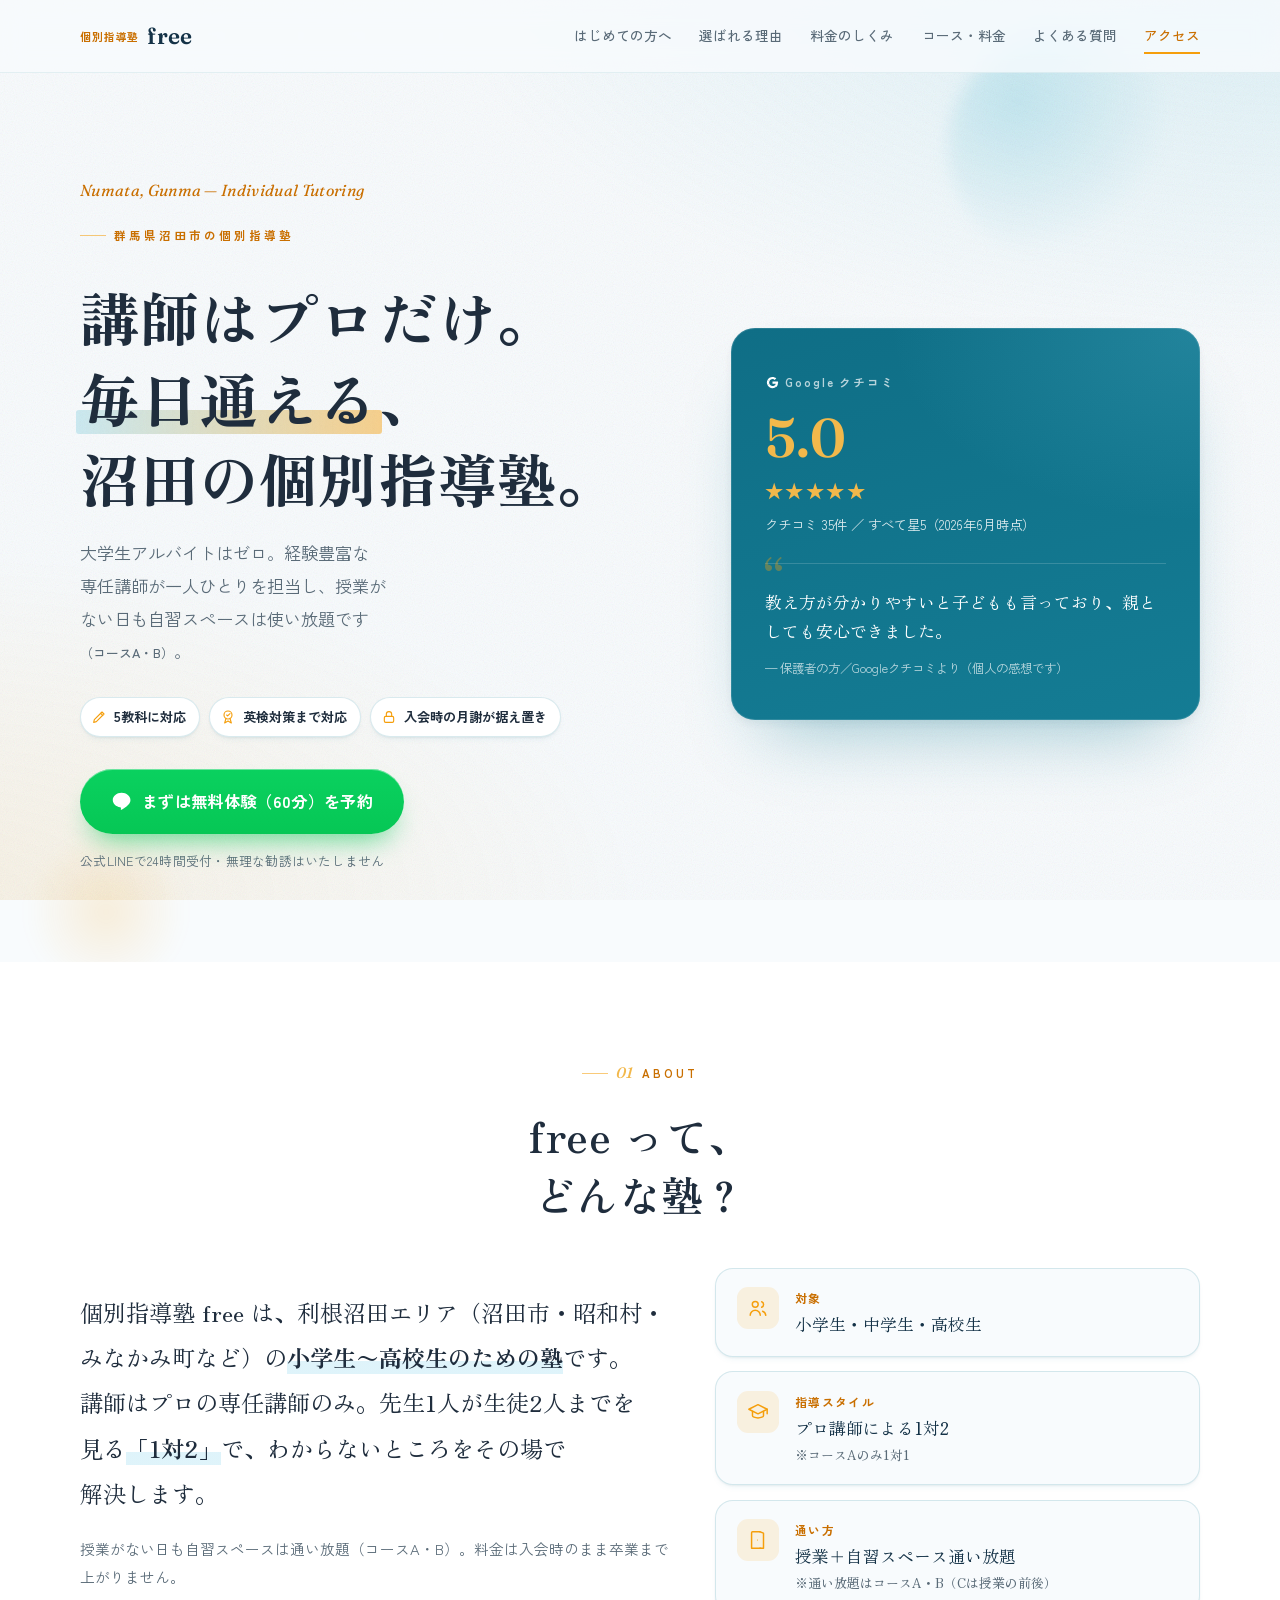
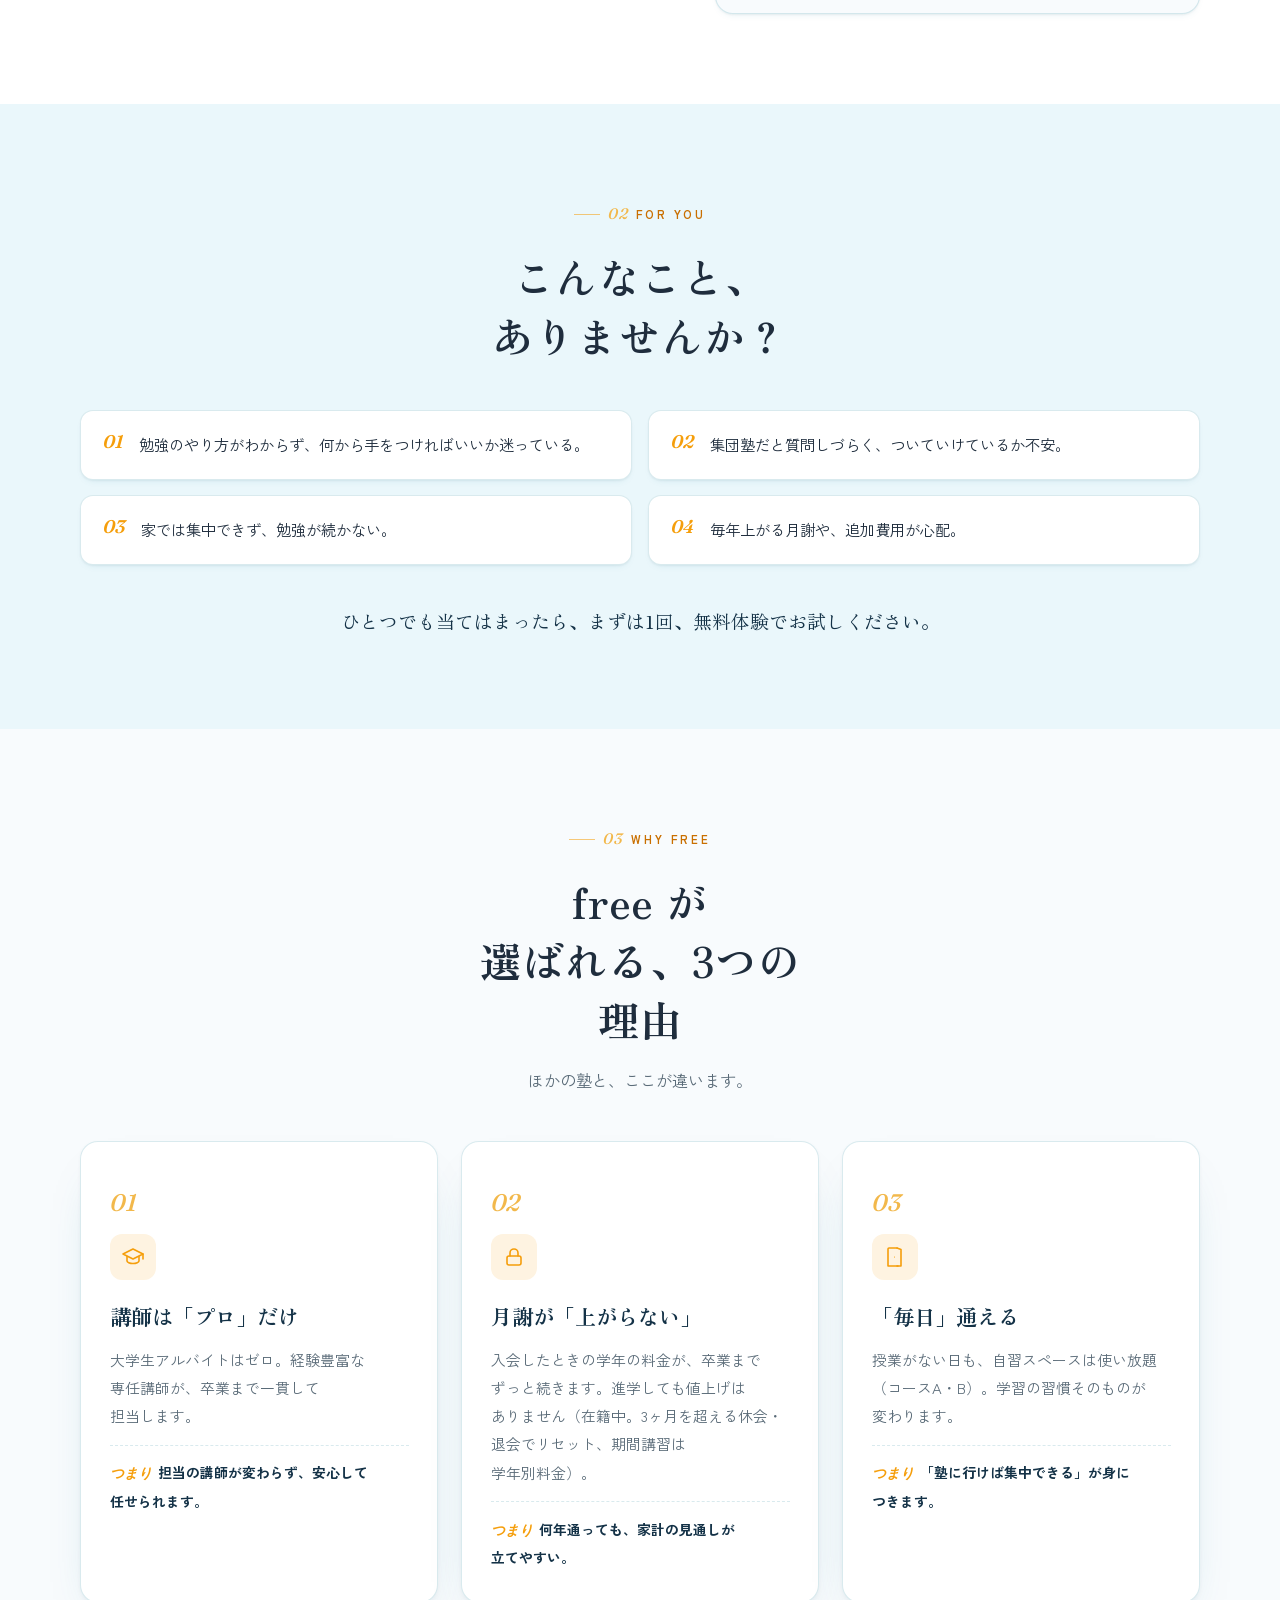
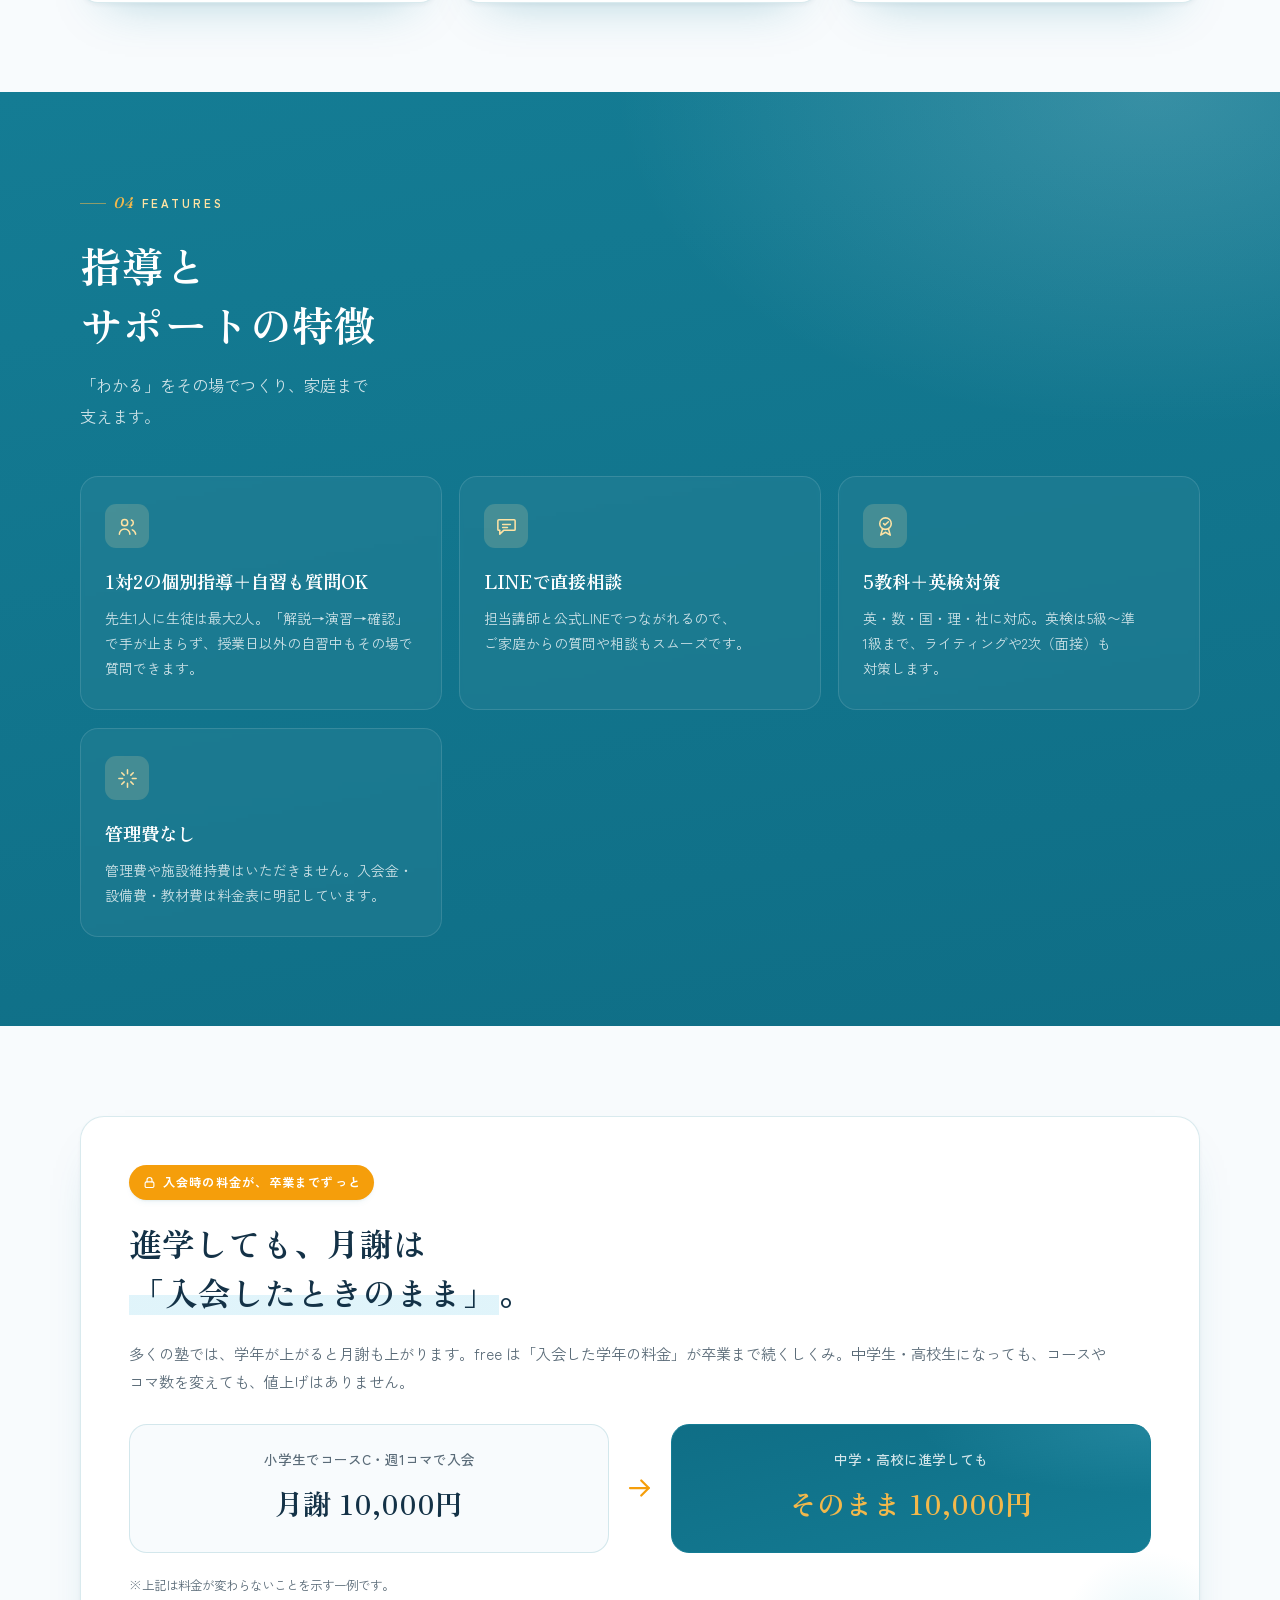
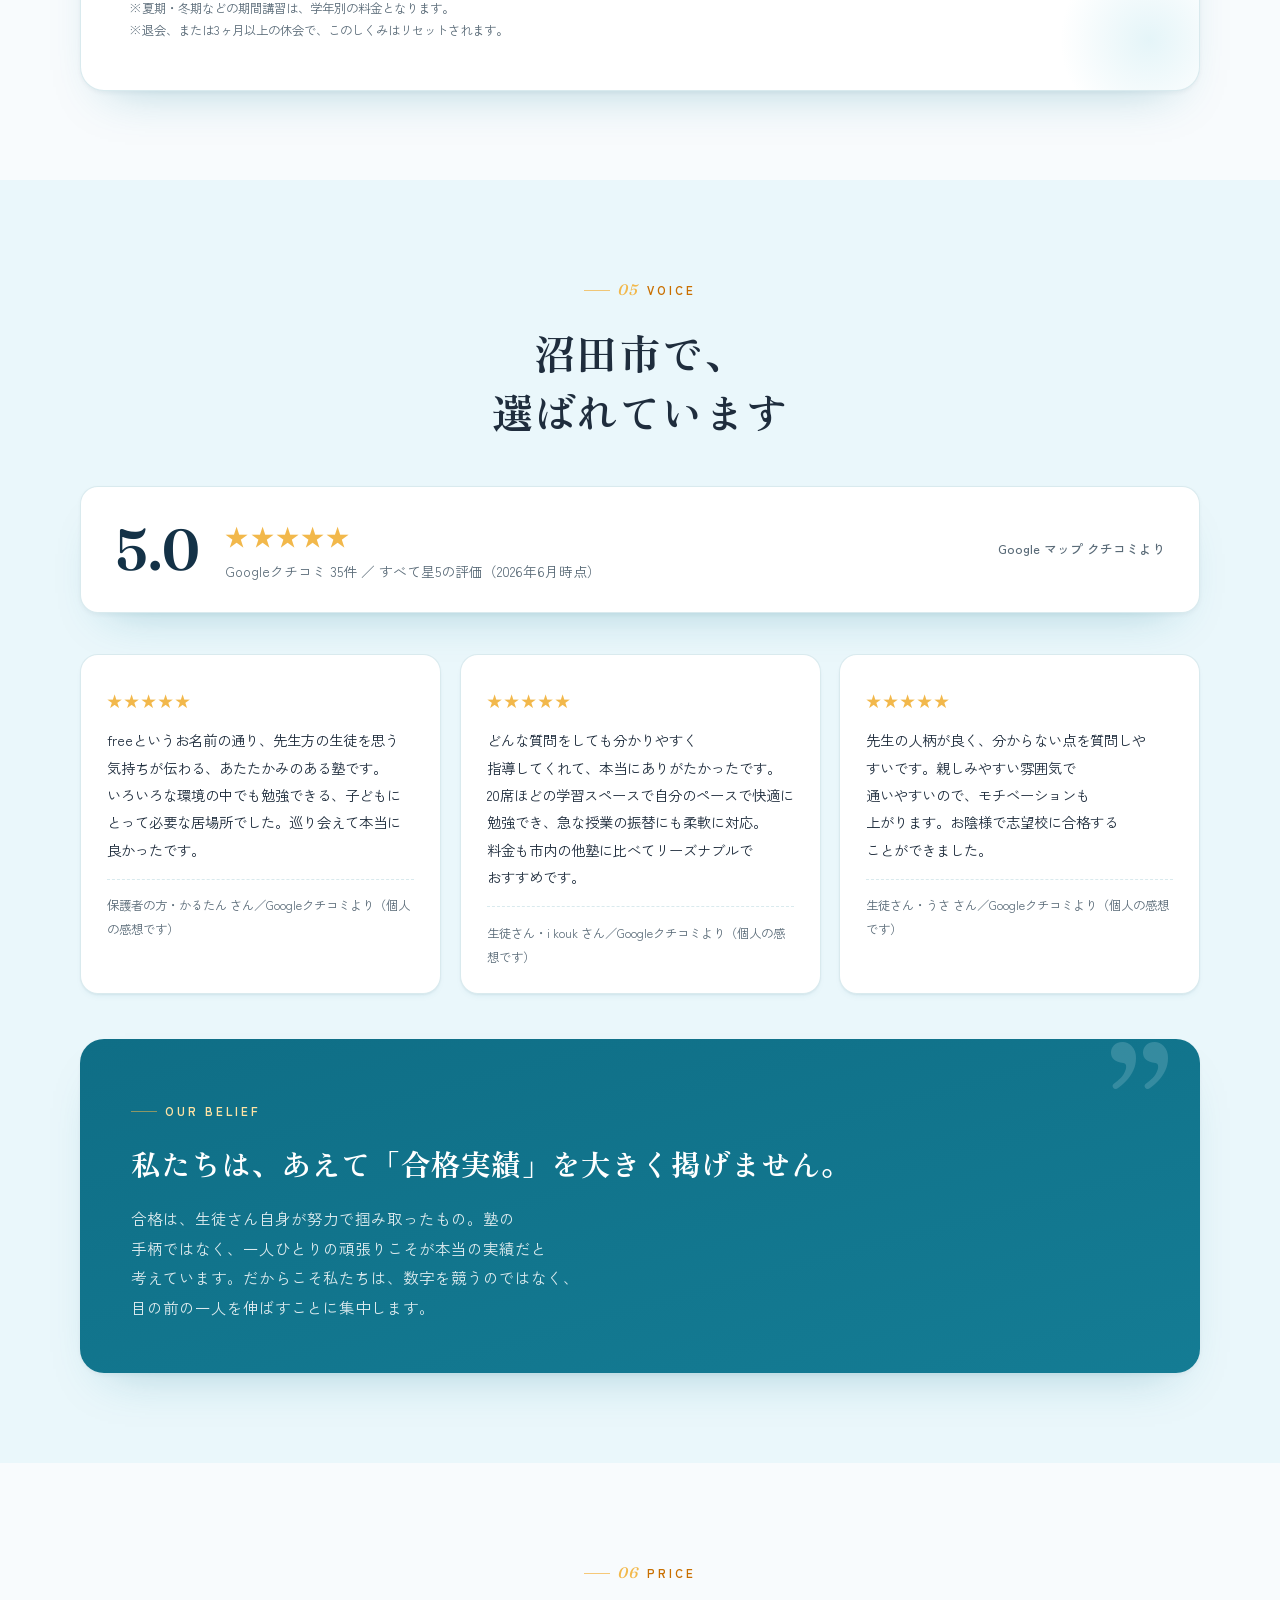
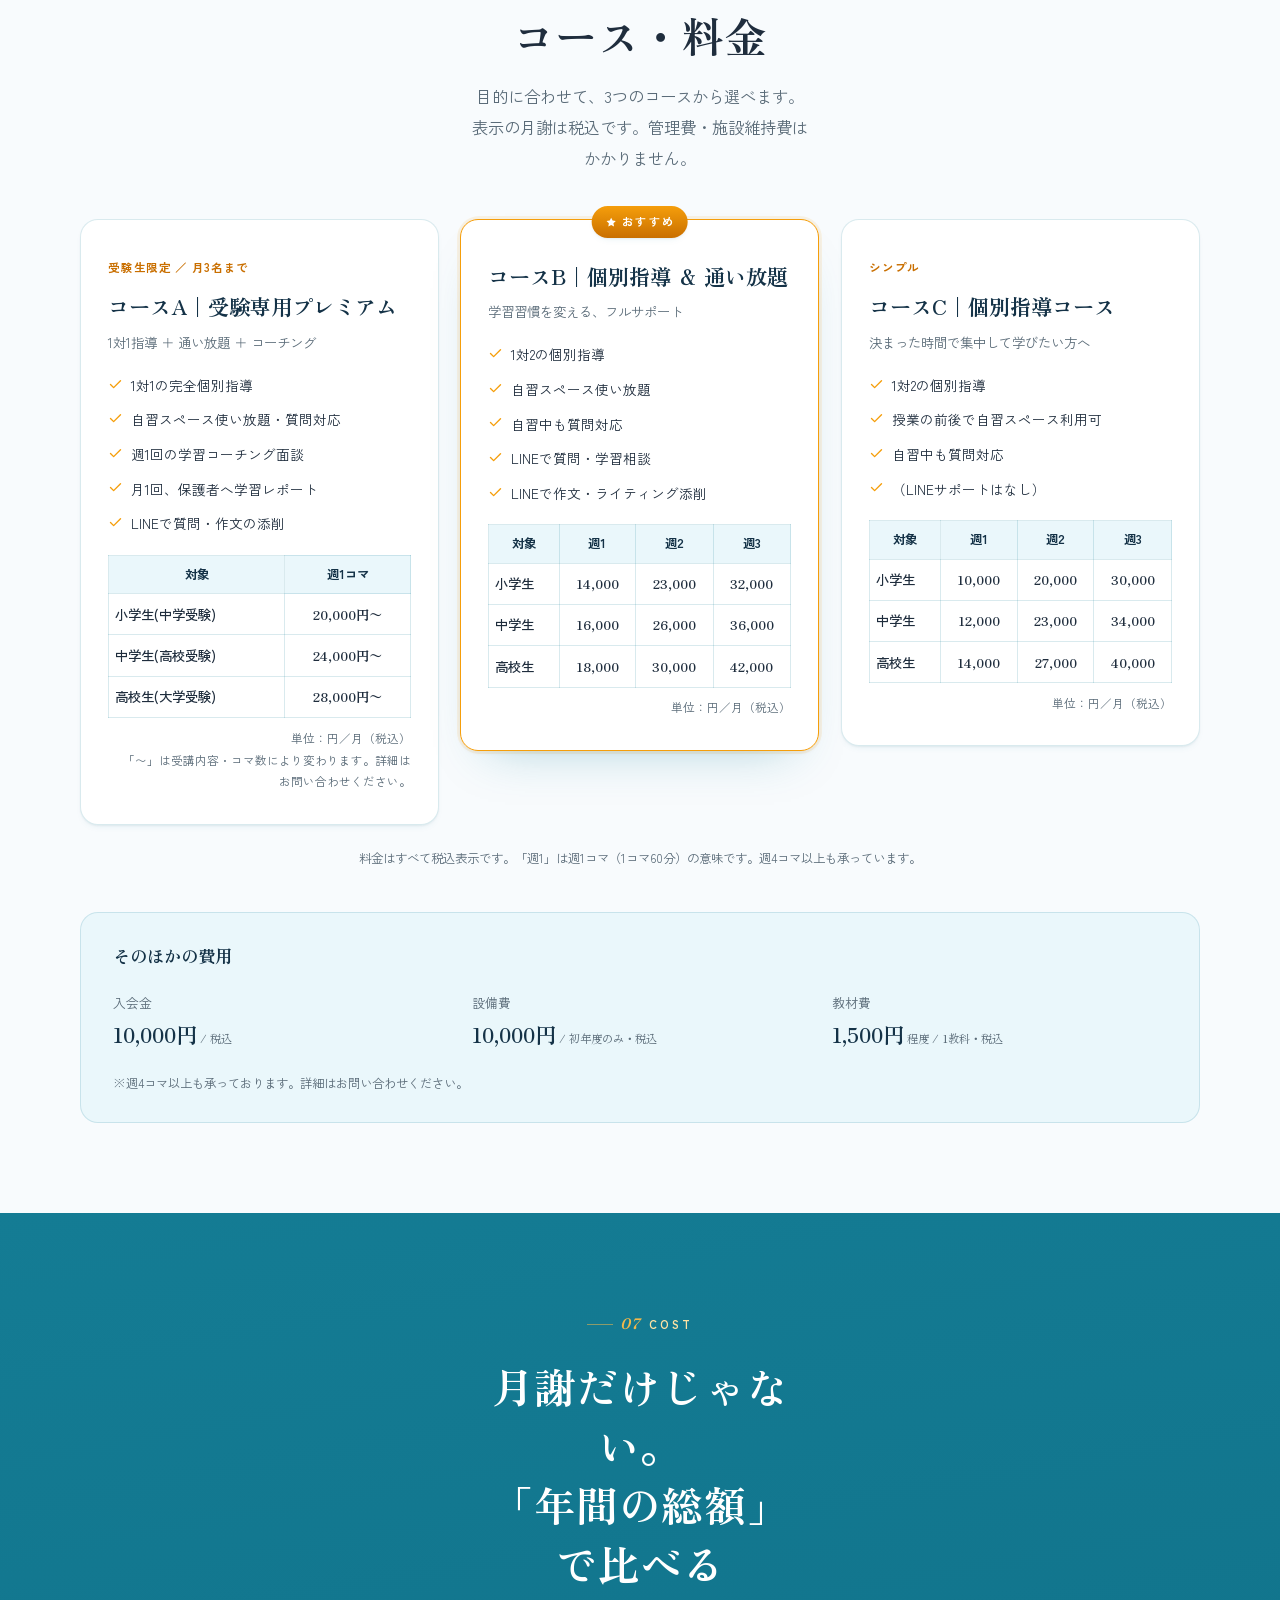
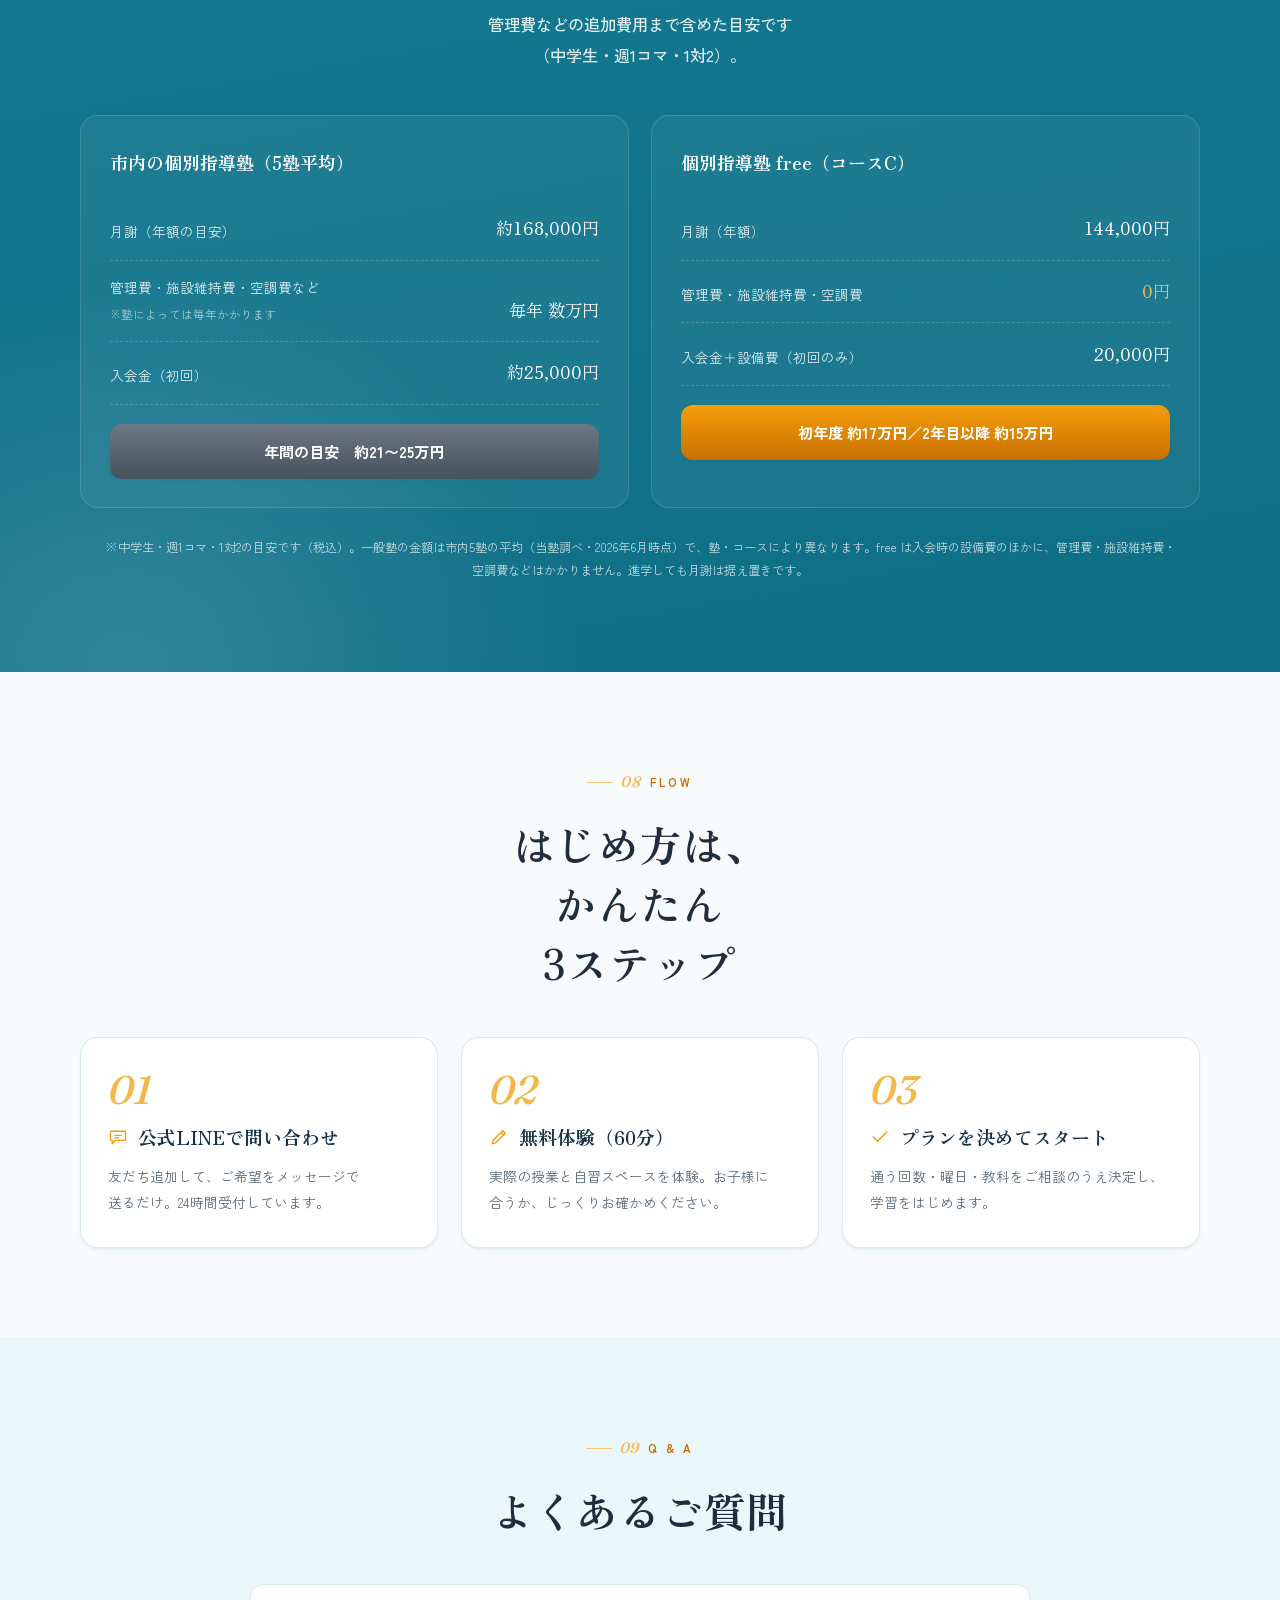
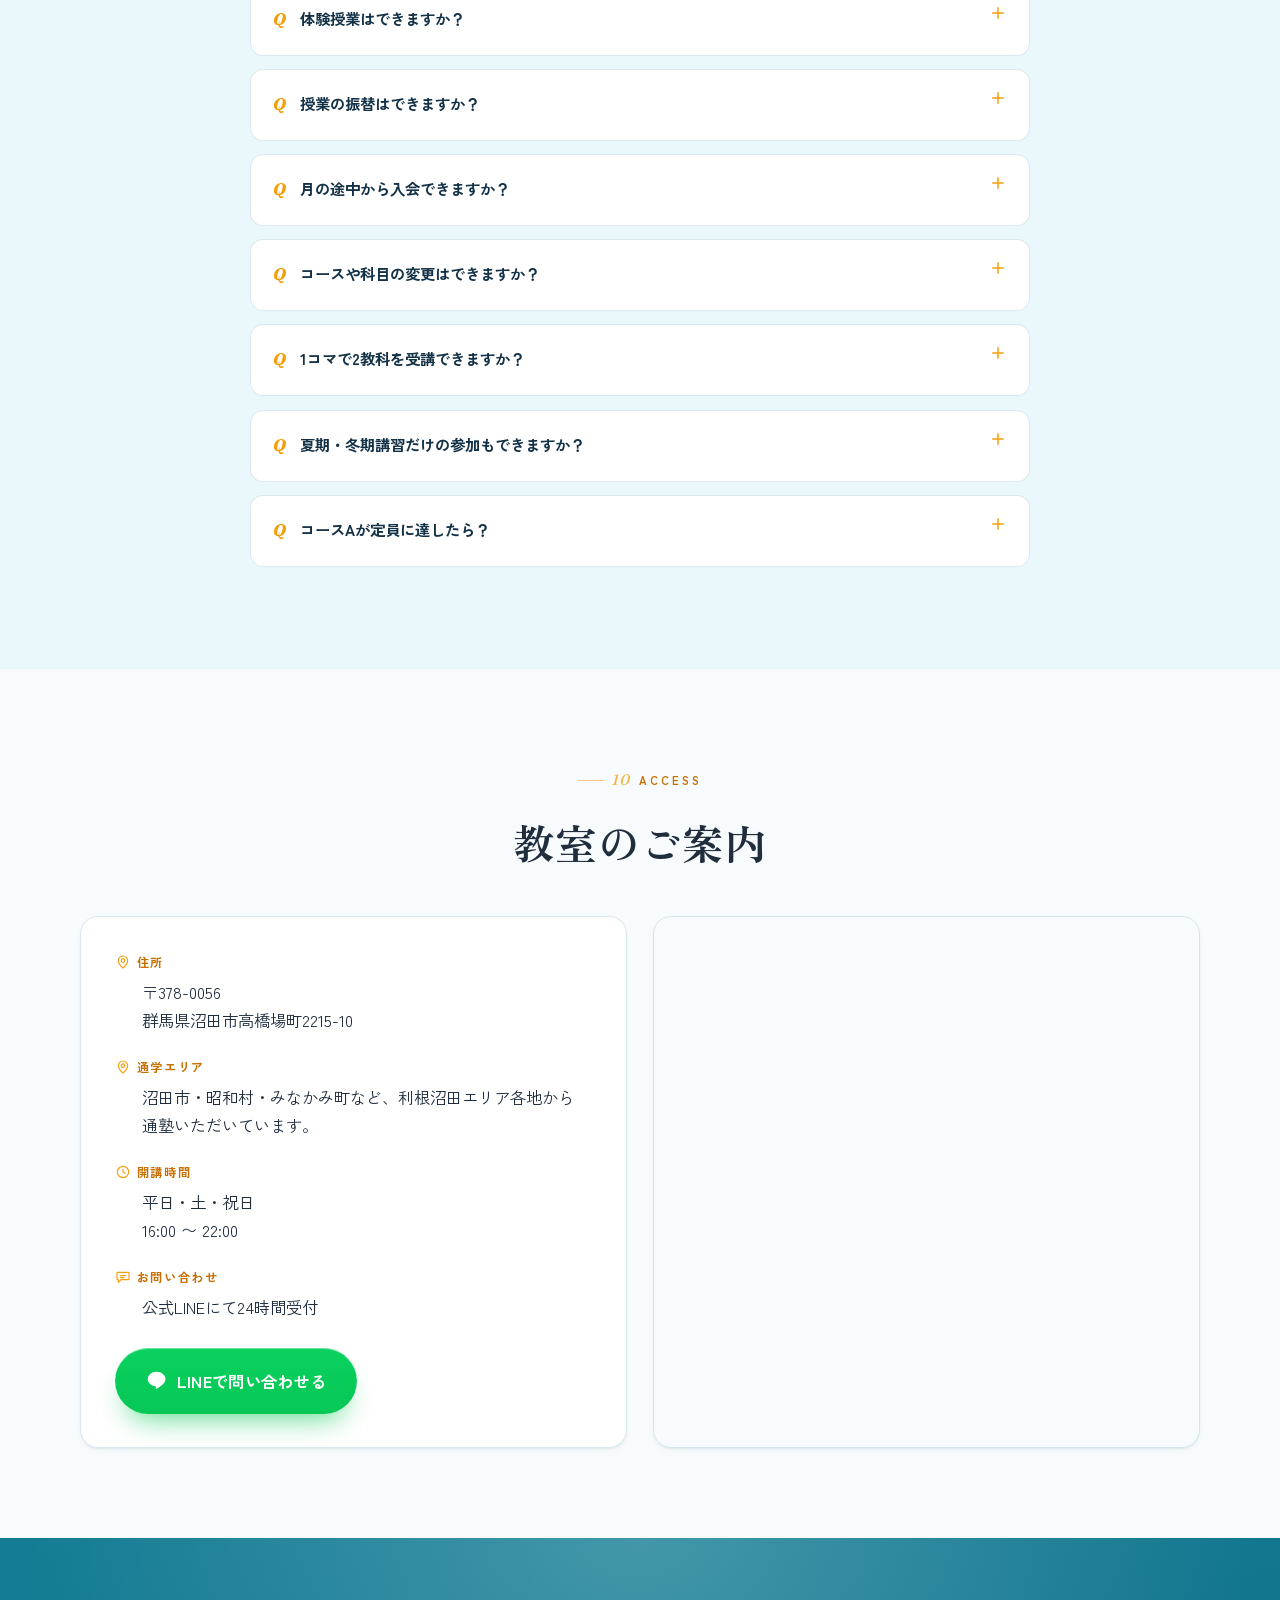
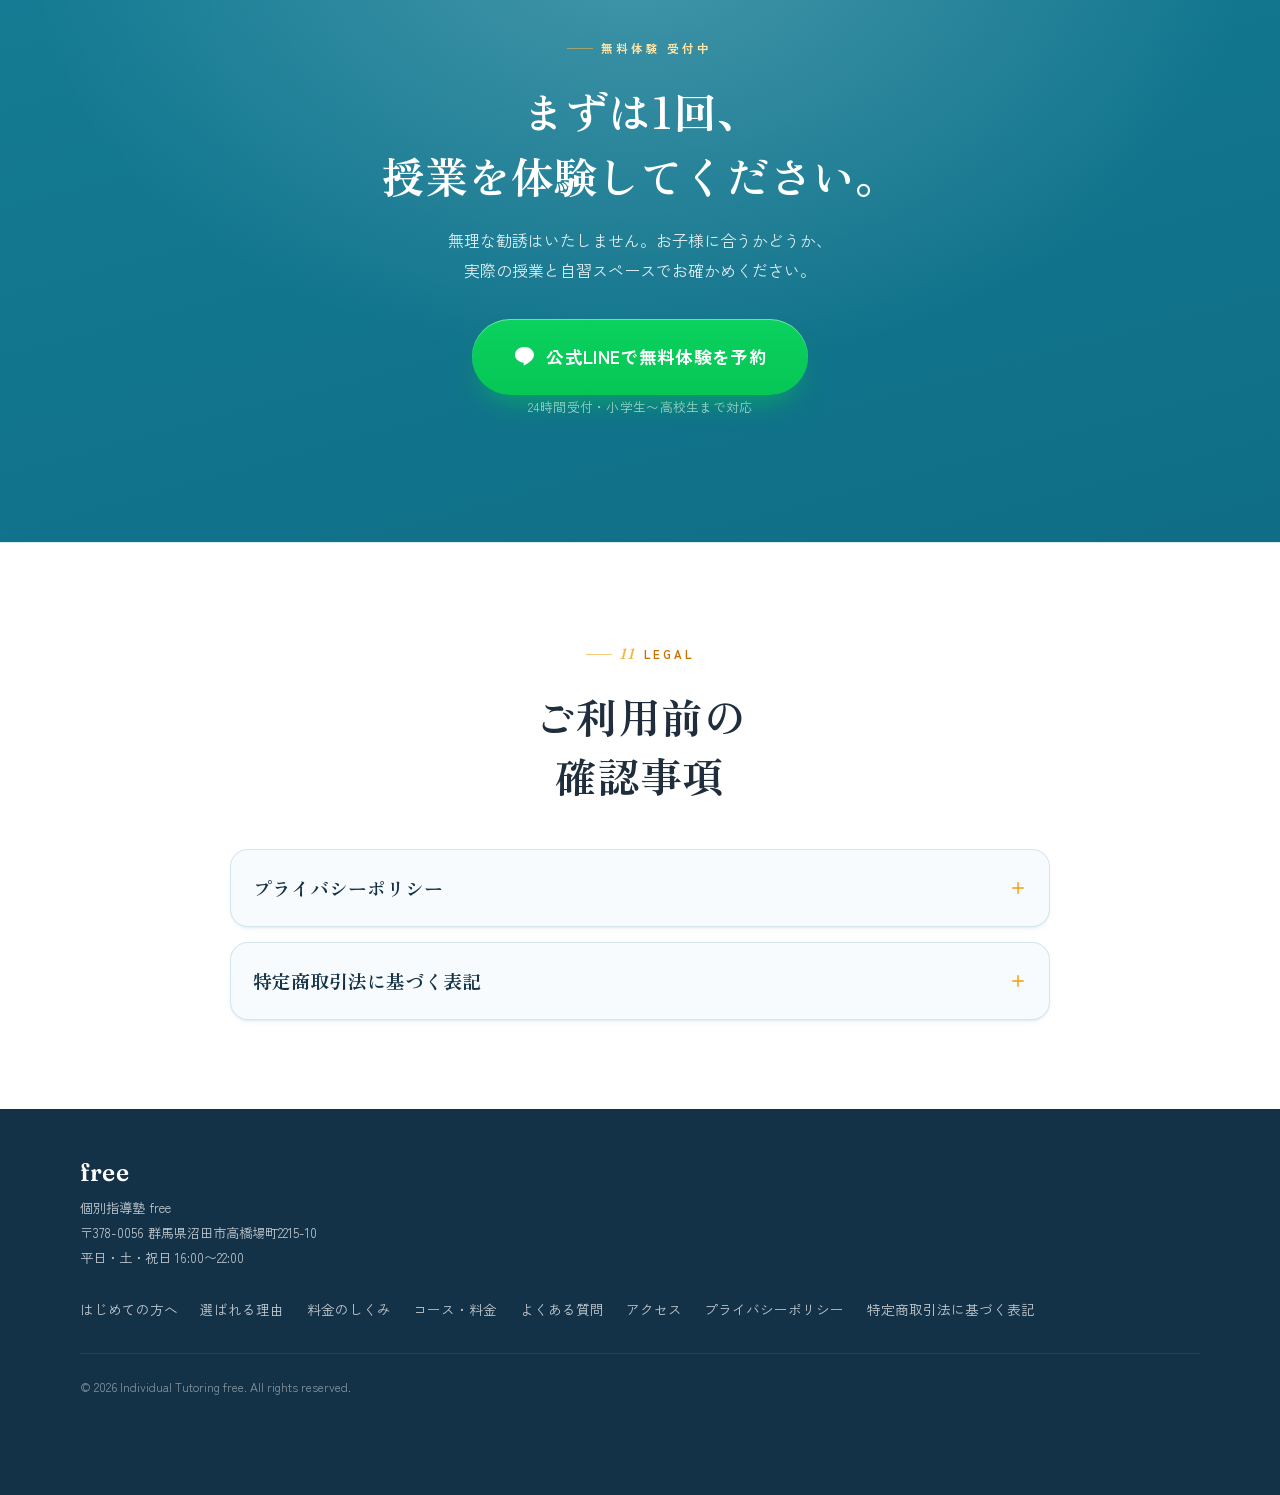
==== commit 781ca87e: "Publish juku-free LP (latest)" ====
--- a/index.html
+++ b/index.html
@@ -1,691 +1,1190 @@
-<!DOCTYPE html>
+<!doctype html>
+<!--
+  個別指導塾 free ランディングページ（リファイン版）
+  ============================================
+  ・既存のトンマナ（生成り×ディープグリーン×アンバーの編集的トーン）を継承。
+  ・絵文字アイコンをすべて統一規格のSVGラインアイコンへ置き換え。
+  ・微細なグレイン・層状の影・余白リズムの統一で質感を底上げ。
+  ・本文（料金・口コミ・FAQ・アクセス・LINEリンク等）は内容を変更していません。
+  ・画像は未使用（差し替え用フォトフレームあり）。
+-->
 <html lang="ja">
 <head>
-    <meta charset="UTF-8">
-    <meta name="viewport" content="width=device-width, initial-scale=1.0">
-    <title>沼田市の個別指導塾 free | プロ講師による1対2指導・通い放題</title>
-    <meta name="description" content="群馬県沼田市の個別指導塾free。プロ専任講師による1対2の個別指導と続けやすい学習環境を提供。無料体験実施中！">
-    <link rel="preconnect" href="https://fonts.googleapis.com">
-    <link rel="preconnect" href="https://fonts.gstatic.com" crossorigin>
-    <link href="https://fonts.googleapis.com/css2?family=Noto+Sans+JP:wght@400;500;700;900&family=Roboto:wght@500;700;900&display=swap" rel="stylesheet">
-    <link rel="stylesheet" href="styles.css">
+<meta charset="utf-8">
+<meta name="viewport" content="width=device-width, initial-scale=1.0">
+<meta name="color-scheme" content="only light">
+<meta name="supported-color-schemes" content="light">
+<meta name="theme-color" content="#F8FBFD">
+<title>沼田市の個別指導塾 free｜プロ講師の1対2指導 × 通い放題</title>
+<meta name="description" content="群馬県沼田市の個別指導塾free。沼田市・昭和村・みなかみ町など利根沼田エリアから通えます。大学生バイトゼロ・プロ専任講師による1対2指導と通い放題の自習環境。入会時の月謝が卒業まで変わらない料金体系。無料体験受付中。">
+<link rel="preconnect" href="https://fonts.googleapis.com">
+<link rel="preconnect" href="https://fonts.gstatic.com" crossorigin>
+<link href="https://fonts.googleapis.com/css2?family=Fraunces:ital,opsz,wght@0,9..144,400;0,9..144,500;0,9..144,600;1,9..144,500&family=Zen+Kaku+Gothic+New:wght@400;500;700;900&family=Zen+Old+Mincho:wght@400;600;700;900&display=swap" rel="stylesheet">
+<style>
+  :root{
+    color-scheme:only light;
+    --cream:#F8FBFD;
+    --cream-2:#EAF7FB;
+    --paper:#FFFFFF;
+    --ink:#1F2D3D;
+    --ink-soft:#5A6B78;
+    --pine:#147C94;
+    --pine-2:#0F6E86;
+    --head:#143247;
+    --accent:#F59E0B;
+    --accent-deep:#C96F00;
+    --gold:#F2B84B;
+    --gold-soft:#FFE3A4;
+    --line:#06C755;
+    --line-deep:#05a647;
+    --hair:rgba(20,124,148,.16);
+    --hair-2:rgba(20,124,148,.09);
+    --shadow-sm:0 1px 2px rgba(20,50,71,.05), 0 4px 10px -6px rgba(20,124,148,.2);
+    --shadow:0 2px 4px rgba(20,50,71,.05), 0 24px 48px -28px rgba(20,124,148,.34);
+    --shadow-lg:0 4px 8px rgba(20,50,71,.06), 0 40px 70px -34px rgba(20,124,148,.42);
+    --serif:"Zen Old Mincho",serif;
+    --sans:"Zen Kaku Gothic New",sans-serif;
+    --latin:"Fraunces",serif;
+    --r-lg:24px;
+    --r-md:18px;
+    --r-sm:13px;
+    --surface-blur:rgba(248,251,253,.82);
+    --surface-blur-strong:rgba(248,251,253,.94);
+    --card-hi:#ffffff;
+    --grain-opacity:.22;
+    --grain-blend:multiply;
+  }
+  *{box-sizing:border-box;margin:0;padding:0}
+  html{scroll-behavior:smooth;background:#F8FBFD}
+  body{
+    font-family:var(--sans);
+    color:var(--ink);
+    background:var(--cream);
+    line-height:1.9;
+    font-size:16px;
+    -webkit-font-smoothing:antialiased;
+    text-rendering:optimizeLegibility;
+    overflow-x:hidden;
+  }
+  /* ダーク環境でも配色を変えず、ライト表示で固定する */
+  @media (prefers-color-scheme: dark){
+    html{background:#F8FBFD}
+    body{background:var(--cream);color:var(--ink)}
+  }
+  /* 光のレイヤー */
+  body::before{
+    content:"";position:fixed;inset:0;pointer-events:none;z-index:0;
+    background:
+      radial-gradient(120% 80% at 100% -5%, rgba(91,191,214,.18), transparent 55%),
+      radial-gradient(100% 70% at -5% 100%, rgba(245,158,11,.1), transparent 55%);
+  }
+  /* 微細なグレイン（質感） */
+  body::after{
+    content:"";position:fixed;inset:0;pointer-events:none;z-index:0;opacity:var(--grain-opacity);mix-blend-mode:var(--grain-blend);
+    background-image:url("data:image/svg+xml,%3Csvg xmlns='http://www.w3.org/2000/svg' width='140' height='140'%3E%3Cfilter id='n'%3E%3CfeTurbulence type='fractalNoise' baseFrequency='0.9' numOctaves='2' stitchTiles='stitch'/%3E%3C/filter%3E%3Crect width='140' height='140' filter='url(%23n)' opacity='0.5'/%3E%3C/svg%3E");
+  }
+  a{color:inherit;text-decoration:none}
+  .wrap{width:min(1120px,90vw);margin:0 auto;position:relative;z-index:1}
+  img,svg{display:block}
+
+  /* 共通ラベル */
+  .eyebrow{
+    font-family:var(--latin);font-style:italic;letter-spacing:.02em;
+    color:var(--accent-deep);font-size:1rem;margin-bottom:.55rem;display:block;
+  }
+  .kicker{
+    display:inline-flex;align-items:center;gap:.7em;margin-bottom:1.1rem;
+    font-family:var(--sans);font-weight:700;font-size:.72rem;letter-spacing:.26em;
+    color:var(--accent-deep);text-transform:uppercase;
+  }
+  .kicker::before{
+    content:"";width:26px;height:1px;background:var(--accent);opacity:.55;
+  }
+  .kicker.center{justify-content:center}
+  .jp-label{
+    font-family:var(--sans);font-weight:700;font-size:.76rem;letter-spacing:.26em;
+    color:var(--accent-deep);display:inline-block;margin-bottom:1rem;
+  }
+  h2.sec-title{
+    font-family:var(--serif);font-weight:700;line-height:1.42;
+    font-size:clamp(1.7rem,4.6vw,2.6rem);letter-spacing:.01em;color:var(--ink);
+  }
+  .sec-index{
+    font-family:var(--latin);font-style:italic;font-weight:500;
+    font-size:.95rem;color:var(--gold);letter-spacing:.04em;
+  }
+
+  /* ボタン */
+  .btn-line{
+    position:relative;display:inline-flex;align-items:center;gap:.6em;
+    background:linear-gradient(180deg,#0ad15f,var(--line));
+    color:#fff;font-weight:700;font-family:var(--sans);
+    padding:1.05em 1.9em;border-radius:999px;font-size:1.02rem;letter-spacing:.02em;
+    box-shadow:0 1px 0 rgba(255,255,255,.4) inset, 0 16px 28px -12px rgba(6,199,85,.65);
+    transition:transform .3s cubic-bezier(.2,.7,.2,1), box-shadow .3s, filter .3s;
+    border:none;cursor:pointer;overflow:hidden;
+  }
+  .btn-line::after{
+    content:"";position:absolute;top:0;left:-60%;width:40%;height:100%;
+    background:linear-gradient(100deg,transparent,rgba(255,255,255,.45),transparent);
+    transform:skewX(-18deg);transition:left .6s ease;
+  }
+  .btn-line:hover{transform:translateY(-3px);filter:saturate(1.05);box-shadow:0 1px 0 rgba(255,255,255,.4) inset,0 24px 36px -12px rgba(6,199,85,.7)}
+  .btn-line:hover::after{left:120%}
+  .btn-line svg{width:1.3em;height:1.3em;fill:#fff;flex:none}
+  .micro{font-size:.8rem;color:var(--ink-soft);margin-top:.9rem;letter-spacing:.02em}
+
+  /* アイコン共通（ラインアイコン） */
+  .ico{width:24px;height:24px;stroke:currentColor;fill:none;stroke-width:1.6;
+    stroke-linecap:round;stroke-linejoin:round;display:block}
+
+  /* reveal */
+  .reveal{opacity:0;transform:translateY(26px);transition:opacity 1s cubic-bezier(.16,.84,.3,1),transform 1s cubic-bezier(.16,.84,.3,1);will-change:opacity,transform}
+  .reveal[data-from="left"]{transform:translateX(-28px)}
+  .reveal[data-from="right"]{transform:translateX(28px)}
+  .reveal[data-from="scale"]{transform:scale(.94)}
+  .reveal[data-d="1"]{transition-delay:.09s}
+  .reveal[data-d="2"]{transition-delay:.18s}
+  .reveal[data-d="3"]{transition-delay:.27s}
+  .reveal[data-d="4"]{transition-delay:.36s}
+  .reveal[data-d="5"]{transition-delay:.45s}
+  /* 表示後は必ず元の位置へ（data-from より優先させる） */
+  .reveal.in,.reveal.in[data-from]{opacity:1;transform:none}
+  /* スマホでは横スライドを使わない（画面外への見切れ防止） */
+  @media(max-width:880px){
+    .reveal[data-from="left"],.reveal[data-from="right"]{transform:translateY(26px)}
+    .reveal.in[data-from]{transform:none}
+  }
+
+  /* アイコンの線が描かれる演出 */
+  .ico path,.ico circle,.ico line,
+  .feat .ic svg path,.feat .ic svg circle,
+  .promise .ic svg path,.promise .ic svg circle{
+    stroke-dasharray:var(--len,120);stroke-dashoffset:var(--len,120);
+    transition:stroke-dashoffset 1.1s .25s cubic-bezier(.16,.84,.3,1);
+  }
+  .reveal.in .ico path,.reveal.in .ico circle,.reveal.in .ico line,
+  .reveal.in .feat .ic svg path,.reveal.in .feat .ic svg circle,
+  .reveal.in .promise .ic svg path,.reveal.in .promise .ic svg circle{stroke-dashoffset:0}
+
+  /* キーフレーム */
+  @keyframes float-soft{0%,100%{transform:translateY(0)}50%{transform:translateY(-10px)}}
+  @keyframes pulse-ring{0%{box-shadow:0 0 0 0 rgba(6,199,85,.45)}70%{box-shadow:0 0 0 14px rgba(6,199,85,0)}100%{box-shadow:0 0 0 0 rgba(6,199,85,0)}}
+  @keyframes shimmer{to{background-position:200% center}}
+  @keyframes marquee{from{transform:translateX(0)}to{transform:translateX(-50%)}}
+  @keyframes count-pop{0%{transform:translateY(.12em);opacity:.4}100%{transform:none;opacity:1}}
+
+  @media(prefers-reduced-motion:reduce){
+    .reveal{opacity:1!important;transform:none!important;transition:none}
+    .ico path,.ico circle,.ico line{stroke-dashoffset:0!important}
+    *{animation:none!important}
+  }
+
+  /* 日本語の折り返しを自然に（行頭・行末の不自然な分割を抑制） */
+  p,li,dd,h1,h2,h3,h4,.intro-lead,.lead,.worry-item p,.review p,.faq .a{
+    line-break:strict;
+    word-break:auto-phrase; /* 対応ブラウザでは文節で改行（非対応は通常折り返し） */
+  }
+  /* スマホ専用の改行（PCでは無効、スマホでのみ改行する） */
+  .brk{display:none}
+  @media(max-width:880px){ .brk{display:inline} }
+  .pc-punct{display:inline}
+  @media(max-width:880px){.pc-punct{display:none}}
+
+  /* ---------- Header ---------- */
+  header{
+    position:sticky;top:0;z-index:50;
+    backdrop-filter:saturate(150%) blur(12px);
+    background:var(--surface-blur);
+    border-bottom:1px solid var(--hair-2);
+    transition:box-shadow .3s, background .3s;
+  }
+  header.scrolled{box-shadow:0 10px 30px -24px rgba(31,58,42,.6);background:var(--surface-blur-strong)}
+  /* スクロール進捗バー */
+  .scroll-progress{position:absolute;left:0;bottom:-1px;height:2px;width:100%;transform:scaleX(0);transform-origin:left;
+    background:linear-gradient(90deg,var(--gold),var(--accent));z-index:2}
+  .nav{display:flex;align-items:center;justify-content:space-between;gap:.85rem;height:72px}
+  .brand{display:flex;align-items:baseline;gap:.5rem;white-space:nowrap}
+  .brand .mark{font-family:var(--latin);font-weight:600;font-size:1.55rem;letter-spacing:.01em;color:var(--head);line-height:1}
+  .brand small{font-family:var(--sans);font-weight:700;font-size:.6rem;letter-spacing:.24em;color:var(--accent-deep)}
+  .nav .brand{align-items:center}
+  .nav .brand .mark{font-size:1.42rem}
+  .nav .brand small{font-size:.68rem;letter-spacing:.08em}
+  .nav-links{display:flex;gap:1.7rem;font-size:.85rem;font-weight:500}
+  .nav-links a{position:relative;color:var(--ink-soft);transition:color .2s;padding:.2em 0}
+  .nav-links a::after{content:"";position:absolute;left:0;right:100%;bottom:-2px;height:1.5px;background:var(--accent);transition:right .35s ease}
+  .nav-links a:hover{color:var(--accent-deep)}
+  .nav-links a:hover::after,.nav-links a.active::after{right:0}
+  .nav-links a.active{color:var(--accent-deep)}
+  .menu-toggle{
+    display:none;width:42px;height:42px;border:1px solid var(--hair);border-radius:12px;
+    background:var(--paper);color:var(--head);place-items:center;box-shadow:var(--shadow-sm);cursor:pointer;
+  }
+  .menu-toggle span{display:block;width:18px;height:1.5px;background:currentColor;border-radius:999px;transition:transform .25s,opacity .25s}
+  .menu-toggle span+span{margin-top:5px}
+  header.menu-open .menu-toggle span:nth-child(1){transform:translateY(6.5px) rotate(45deg)}
+  header.menu-open .menu-toggle span:nth-child(2){opacity:0}
+  header.menu-open .menu-toggle span:nth-child(3){transform:translateY(-6.5px) rotate(-45deg)}
+  @media(max-width:880px){
+    .nav-links{display:none}
+    .menu-toggle{display:grid;flex:none}
+    header.menu-open .nav-links{
+      display:grid;position:absolute;top:72px;left:5vw;right:5vw;gap:.15rem;
+      background:var(--surface-blur-strong);backdrop-filter:blur(14px);
+      border:1px solid var(--hair);border-radius:var(--r-sm);padding:.8rem 1rem;
+      box-shadow:var(--shadow);z-index:55;
+    }
+    header.menu-open .nav-links a{padding:.72rem .2rem;border-bottom:1px solid var(--hair-2)}
+    header.menu-open .nav-links a:last-child{border-bottom:none}
+  }
+  @media(max-width:380px){
+    .nav{gap:.55rem}
+    .nav .brand .mark{font-size:1.3rem}
+    .nav .brand small{font-size:.62rem}
+    .menu-toggle{width:38px;height:38px}
+  }
+
+  /* ---------- Hero ---------- */
+  .hero{position:relative;padding:clamp(3.2rem,8vw,6.5rem) 0 clamp(3.5rem,7vw,6rem)}
+  .hero .orb{position:absolute;border-radius:50%;filter:blur(8px);pointer-events:none;z-index:0;will-change:transform}
+  .hero .orb.o1{width:230px;height:230px;top:-40px;right:8%;background:radial-gradient(circle at 30% 30%,rgba(91,191,214,.26),transparent 68%);animation:float-soft 9s ease-in-out infinite}
+  .hero .orb.o2{width:160px;height:160px;bottom:-30px;left:2%;background:radial-gradient(circle at 50% 50%,rgba(245,158,11,.14),transparent 70%);animation:float-soft 11s ease-in-out infinite reverse}
+  .hero-inner{display:grid;grid-template-columns:1.12fr .88fr;gap:3.4rem;align-items:center;position:relative;z-index:1}
+  @media(max-width:880px){.hero-inner{grid-template-columns:1fr;gap:2.4rem}}
+  .hero h1{
+    font-family:var(--serif);font-weight:900;color:var(--ink);
+    font-size:clamp(2.15rem,6.4vw,3.7rem);line-height:1.36;letter-spacing:.01em;margin:.7rem 0 1.2rem;
+  }
+  .hero h1 .hl{position:relative;white-space:nowrap}
+  .hero h1 .hl::after{
+    content:"";position:absolute;left:-.06em;right:-.06em;bottom:.1em;height:.4em;
+    background:linear-gradient(90deg,rgba(91,191,214,.28),rgba(245,158,11,.46),rgba(91,191,214,.28));
+    background-size:200% 100%;
+    z-index:-1;border-radius:3px;transform:scaleX(0);transform-origin:left;
+    transition:transform .9s .45s cubic-bezier(.16,.84,.3,1);
+  }
+  .hero h1.in .hl::after,.reveal.in .hl::after{transform:scaleX(1);animation:shimmer 3.5s 1.4s linear infinite}
+  .hero p.lead{font-size:1.08rem;color:var(--ink-soft);max-width:35ch;margin-bottom:1.8rem}
+  .badges{display:flex;flex-wrap:wrap;gap:.55rem;margin-bottom:2rem}
+  .badge{display:inline-flex;align-items:center;gap:.5em;background:var(--paper);border:1px solid var(--hair);
+    border-radius:999px;padding:.5em 1em .5em .8em;font-size:.82rem;font-weight:600;color:var(--ink);
+    box-shadow:var(--shadow-sm);transition:transform .3s, box-shadow .3s, border-color .3s}
+  .badge:hover{transform:translateY(-2px);box-shadow:var(--shadow);border-color:rgba(245,158,11,.42)}
+  .badge svg{width:16px;height:16px;stroke:var(--accent);fill:none;stroke-width:1.7;stroke-linecap:round;stroke-linejoin:round;flex:none}
+
+  .hero-card{
+    position:relative;background:linear-gradient(165deg,var(--pine-2),var(--pine));
+    color:#fff;border-radius:var(--r-lg);padding:2.5rem 2.1rem;
+    box-shadow:var(--shadow-lg);overflow:hidden;will-change:transform;
+    animation:float-soft 7s ease-in-out infinite;
+  }
+  .hero-card::before{content:"";position:absolute;inset:0;background:radial-gradient(120% 90% at 100% 0%,rgba(91,191,214,.24),transparent 55%)}
+  .hero-card::after{content:"";position:absolute;inset:0;border-radius:inherit;border:1px solid rgba(255,255,255,.12);pointer-events:none}
+  .hero-card .gflag{position:relative;display:inline-flex;align-items:center;gap:.5em;font-size:.72rem;letter-spacing:.16em;color:rgba(255,255,255,.7);font-weight:600;margin-bottom:1.1rem}
+  .hero-card .gflag svg{width:15px;height:15px}
+  .hero-card .rev-num{font-family:var(--latin);font-size:3.4rem;font-weight:600;line-height:1;color:var(--gold);position:relative}
+  .stars{color:var(--gold);letter-spacing:.14em;font-size:1.15rem;margin:.45rem 0 .25rem}
+  .hero-card .sub{font-size:.84rem;opacity:.85;position:relative}
+  .hero-card .quote{position:relative;margin-top:1.6rem;padding-top:1.5rem;border-top:1px solid rgba(255,255,255,.16);font-family:var(--serif);font-size:1.05rem;line-height:1.75}
+  .hero-card .quote .qmark{position:absolute;top:.5rem;left:-.1rem;font-family:var(--serif);font-size:2.6rem;line-height:0;color:rgba(245,158,11,.36)}
+  .hero-cta{margin-top:1.5rem}
+
+  /* ---------- generic section ---------- */
+  section.block{padding:clamp(3.6rem,7vw,6rem) 0}
+  .sec-head{max-width:42ch;margin-bottom:2.8rem}
+  .sec-head.center{margin-inline:auto;text-align:center}
+  .sec-head p{margin-top:1rem;color:var(--ink-soft);font-size:1.02rem}
+
+  /* ---------- 悩み ---------- */
+  .worry{background:var(--cream-2)}
+  .worry-grid{display:grid;grid-template-columns:repeat(2,1fr);gap:1rem;margin-top:.5rem}
+  @media(max-width:680px){.worry-grid{grid-template-columns:1fr}}
+  .worry-item{display:flex;gap:1rem;align-items:flex-start;background:var(--paper);border-radius:var(--r-sm);
+    padding:1.2rem 1.35rem;border:1px solid var(--hair);box-shadow:var(--shadow-sm);
+    transition:transform .3s, box-shadow .3s}
+  .worry-item:hover{transform:translateY(-3px);box-shadow:var(--shadow)}
+  .worry-item .mk{font-family:var(--latin);color:var(--accent);font-size:1.15rem;font-weight:600;line-height:1;flex:none;margin-top:.15rem;font-style:italic}
+  .worry-item p{font-size:.96rem}
+  .worry-foot{text-align:center;margin-top:2.4rem;font-family:var(--serif);font-size:1.18rem;color:var(--head)}
+
+  /* ---------- 約束 ---------- */
+  .promise-grid{display:grid;grid-template-columns:repeat(3,1fr);gap:1.4rem}
+  @media(max-width:780px){.promise-grid{grid-template-columns:1fr}}
+  .promise{position:relative;background:var(--paper);border-radius:var(--r-md);padding:2.4rem 1.8rem 2rem;
+    border:1px solid var(--hair);box-shadow:var(--shadow);transition:transform .35s, box-shadow .35s;overflow:hidden}
+  .promise::before{content:"";position:absolute;top:0;left:0;right:0;height:3px;background:linear-gradient(90deg,var(--gold),var(--accent));transform:scaleX(0);transform-origin:left;transition:transform .5s}
+  .promise:hover{transform:translateY(-5px);box-shadow:var(--shadow-lg)}
+  .promise:hover::before{transform:scaleX(1)}
+  .promise .no{font-family:var(--latin);font-style:italic;color:var(--gold);font-size:1.5rem;font-weight:500}
+  .promise .ic{width:46px;height:46px;border-radius:12px;display:grid;place-items:center;background:rgba(245,158,11,.12);margin:.5rem 0 1rem;color:var(--accent)}
+  .promise .ic svg{width:24px;height:24px}
+  .promise h3{font-family:var(--serif);font-size:1.32rem;margin-bottom:.6rem;color:var(--head)}
+  .promise p{font-size:.93rem;color:var(--ink-soft)}
+
+  /* ---------- 特徴 ---------- */
+  .features{background:linear-gradient(170deg,var(--pine),var(--pine-2));color:#fff;position:relative;overflow:hidden}
+  .features::before{content:"";position:absolute;inset:0;background:radial-gradient(70% 60% at 90% 0%,rgba(221,243,250,.18),transparent 60%);pointer-events:none}
+  .features .kicker,.features .eyebrow{color:var(--gold-soft)}
+  .features .kicker::before{background:var(--gold)}
+  .features .sec-title{color:#fff}
+  .features .sec-head p{color:rgba(255,255,255,.78)}
+  .feat-grid{display:grid;grid-template-columns:repeat(3,1fr);gap:1.1rem}
+  @media(max-width:820px){.feat-grid{grid-template-columns:repeat(2,1fr)}}
+  @media(max-width:520px){.feat-grid{grid-template-columns:1fr}}
+  .feat{background:rgba(255,255,255,.045);border:1px solid rgba(255,255,255,.12);border-radius:var(--r-md);
+    padding:1.7rem 1.5rem;transition:transform .35s,background .35s,border-color .35s;backdrop-filter:blur(2px)}
+  .feat:hover{transform:translateY(-5px);background:rgba(255,255,255,.1);border-color:rgba(245,158,11,.45)}
+  .feat .ic{width:44px;height:44px;border-radius:11px;display:grid;place-items:center;background:rgba(255,227,164,.18);color:var(--gold-soft);margin-bottom:1rem}
+  .feat .ic svg{width:23px;height:23px;stroke:var(--gold-soft)}
+  .feat h3{font-family:var(--serif);font-size:1.15rem;margin-bottom:.45rem}
+  .feat p{font-size:.87rem;color:rgba(255,255,255,.78);line-height:1.8}
+
+  /* ---------- 月謝が上がらない ---------- */
+  .lock-wrap{background:var(--paper);border:1px solid var(--hair);border-radius:var(--r-lg);
+    padding:clamp(1.9rem,4vw,3rem);box-shadow:var(--shadow);position:relative;overflow:hidden}
+  .lock-wrap::after{content:"";position:absolute;right:-40px;bottom:-40px;width:180px;height:180px;border-radius:50%;background:radial-gradient(circle,rgba(91,191,214,.16),transparent 70%)}
+  .lock-tag{display:inline-flex;align-items:center;gap:.5em;background:var(--accent);color:#fff;font-weight:700;
+    font-size:.76rem;letter-spacing:.1em;padding:.5em 1.05em;border-radius:999px;box-shadow:var(--shadow-sm)}
+  .lock-tag svg{width:15px;height:15px;stroke:#fff;fill:none;stroke-width:1.8;stroke-linecap:round;stroke-linejoin:round}
+  .lock-wrap h3{font-family:var(--serif);font-size:clamp(1.45rem,3.6vw,2.05rem);line-height:1.5;color:var(--head);margin:1.1rem 0 1.4rem}
+  .lock-wrap h3 mark{background:linear-gradient(transparent 58%,rgba(221,243,250,.9) 0);color:inherit;padding:0 .1em}
+  .lock-flow{display:flex;align-items:stretch;gap:1rem;flex-wrap:wrap;position:relative;z-index:1}
+  .lock-step{flex:1;min-width:210px;background:var(--cream);border-radius:var(--r-md);padding:1.4rem 1.5rem;border:1px solid var(--hair);text-align:center}
+  .lock-step .grade{font-size:.85rem;color:var(--ink-soft);font-weight:500}
+  .lock-step .price{font-family:var(--serif);font-size:1.75rem;font-weight:700;color:var(--head);margin-top:.25rem}
+  .lock-step.locked{background:linear-gradient(165deg,var(--pine-2),var(--pine));color:#fff;border-color:var(--pine);position:relative;overflow:hidden}
+  .lock-step.locked::before{content:"";position:absolute;inset:0;background:radial-gradient(80% 90% at 100% 0%,rgba(91,191,214,.22),transparent 60%)}
+  .lock-step.locked .grade{color:rgba(255,255,255,.82);position:relative}
+  .lock-step.locked .price{color:var(--gold);position:relative}
+  .lock-arrow{display:flex;align-items:center;justify-content:center;color:var(--accent)}
+  .lock-arrow svg{width:30px;height:30px;stroke:var(--accent);fill:none;stroke-width:1.8;stroke-linecap:round;stroke-linejoin:round}
+  @media(max-width:640px){.lock-arrow{transform:rotate(90deg)}}
+  .lock-note{font-size:.78rem;color:var(--ink-soft);margin-top:1.3rem;line-height:1.8;position:relative;z-index:1}
+
+  /* ---------- 社会的証明 / 私たちの考え ---------- */
+  .proof{background:var(--cream-2)}
+  .rating-bar{display:flex;align-items:center;gap:1.6rem;flex-wrap:wrap;background:var(--paper);
+    border:1px solid var(--hair);border-radius:var(--r-md);padding:1.7rem 2.1rem;box-shadow:var(--shadow);margin-bottom:2.6rem}
+  .rating-bar .big{font-family:var(--latin);font-size:3.6rem;font-weight:600;line-height:1;color:var(--head)}
+  .rating-bar .stars-lg{color:var(--gold);font-size:1.45rem;letter-spacing:.1em}
+  .rating-bar .meta{font-size:.86rem;color:var(--ink-soft)}
+  .rating-bar .gmark{margin-left:auto;display:inline-flex;align-items:center;gap:.5em;font-size:.8rem;color:var(--ink-soft);font-weight:500}
+  .rating-bar .gmark svg{width:17px;height:17px}
+  @media(max-width:600px){.rating-bar .gmark{margin-left:0}}
+  .reviews{display:grid;grid-template-columns:repeat(3,1fr);gap:1.2rem;margin-bottom:2.8rem}
+  @media(max-width:820px){.reviews{grid-template-columns:1fr}}
+  .review{background:var(--paper);border-radius:var(--r-md);padding:1.5rem 1.6rem;border:1px solid var(--hair);
+    box-shadow:var(--shadow-sm);transition:transform .3s, box-shadow .3s;position:relative}
+  .review:hover{transform:translateY(-4px);box-shadow:var(--shadow)}
+  .review .stars{color:var(--gold);font-size:.95rem;margin-bottom:.7rem}
+  .review p{font-size:.9rem;color:var(--ink)}
+  .review .who{font-size:.78rem;color:var(--ink-soft);margin-top:1rem;padding-top:.9rem;border-top:1px dashed var(--hair)}
+  .mini-voices{position:relative;margin-bottom:2.8rem;overflow:hidden;
+    -webkit-mask-image:linear-gradient(90deg,transparent,#000 12%,#000 88%,transparent);
+    mask-image:linear-gradient(90deg,transparent,#000 12%,#000 88%,transparent)}
+  .mini-track{display:flex;gap:.7rem;width:max-content;animation:marquee 32s linear infinite}
+  .mini-voices:hover .mini-track{animation-play-state:paused}
+  .mini-voices span{flex:none;background:var(--paper);border:1px solid var(--hair);border-radius:999px;padding:.55em 1.15em;font-size:.82rem;color:var(--ink-soft);white-space:nowrap}
+  .philosophy{background:linear-gradient(165deg,var(--pine-2),var(--pine));color:#fff;border-radius:var(--r-lg);
+    padding:clamp(2.1rem,5vw,3.2rem);position:relative;overflow:hidden;box-shadow:var(--shadow)}
+  .philosophy::before{content:"\201D";position:absolute;top:-1.4rem;right:1.6rem;font-family:var(--serif);font-size:9rem;color:rgba(221,243,250,.18);line-height:1}
+  .philosophy .kicker{color:var(--gold-soft)}
+  .philosophy .kicker::before{background:var(--gold)}
+  .philosophy h3{font-family:var(--serif);font-size:clamp(1.35rem,3.5vw,1.85rem);line-height:1.62;margin-bottom:1rem}
+  .philosophy p{color:rgba(255,255,255,.85);font-size:.97rem;max-width:56ch}
+
+  /* ---------- コース・料金 ---------- */
+  .courses{display:grid;grid-template-columns:repeat(3,1fr);gap:1.3rem;align-items:start}
+  @media(max-width:900px){.courses{grid-template-columns:1fr;max-width:500px;margin-inline:auto}}
+  .course{background:var(--paper);border:1px solid var(--hair);border-radius:var(--r-md);padding:1.9rem 1.7rem;
+    position:relative;box-shadow:var(--shadow-sm);transition:transform .35s, box-shadow .35s}
+  .course:hover{transform:translateY(-4px);box-shadow:var(--shadow)}
+  .course.featured{border:1.5px solid var(--accent);box-shadow:var(--shadow);background:linear-gradient(180deg,var(--card-hi),var(--paper))}
+  .course.featured::before{content:"";position:absolute;inset:0;border-radius:inherit;box-shadow:0 0 0 4px rgba(245,158,11,.1);pointer-events:none}
+  .course .ribbon{position:absolute;top:-14px;left:50%;transform:translateX(-50%);
+    background:linear-gradient(180deg,var(--accent),var(--accent-deep));color:#fff;font-size:.72rem;font-weight:700;
+    letter-spacing:.1em;padding:.45em 1.15em;border-radius:999px;white-space:nowrap;box-shadow:var(--shadow-sm);display:inline-flex;align-items:center;gap:.4em}
+  .course .ribbon svg{width:13px;height:13px;fill:#fff}
+  .course .limit{font-size:.72rem;color:var(--accent-deep);font-weight:700;letter-spacing:.06em}
+  .course h3{font-family:var(--serif);font-size:1.32rem;color:var(--head);margin:.35rem 0 .2rem}
+  .course .tag{font-size:.84rem;color:var(--ink-soft);margin-bottom:1rem}
+  .course ul{list-style:none;margin:1.1rem 0;display:flex;flex-direction:column;gap:.55rem}
+  .course li{font-size:.85rem;padding-left:1.7em;position:relative;color:var(--ink)}
+  .course li svg{position:absolute;left:0;top:.28em;width:15px;height:15px;stroke:var(--accent);fill:none;stroke-width:2.2;stroke-linecap:round;stroke-linejoin:round}
+  table.price{width:100%;border-collapse:collapse;margin-top:1rem;font-size:.84rem}
+  table.price th,table.price td{border:1px solid var(--hair);padding:.55em .4em;text-align:center}
+  table.price th{background:var(--cream-2);font-weight:700;color:var(--head);font-size:.78rem}
+  table.price td:first-child{text-align:left;font-weight:500;white-space:nowrap}
+  .price-num{font-family:var(--serif);font-weight:700}
+  /* スマホで料金表が窮屈にならないよう横スクロール可能に */
+  .price-scroll{overflow-x:auto;-webkit-overflow-scrolling:touch;margin-top:1rem}
+  .price-scroll table.price{margin-top:0;min-width:300px}
+  .price-scroll table.price td:first-child,.price-scroll table.price th:first-child{position:sticky;left:0;background:var(--paper);z-index:1}
+  .price-scroll table.price th:first-child{background:var(--cream-2)}
+  .fees{margin-top:2.6rem;background:var(--cream-2);border-radius:var(--r-md);padding:1.7rem 2rem;border:1px solid var(--hair)}
+  .fees h4{font-family:var(--serif);color:var(--head);margin-bottom:1.1rem;font-size:1.08rem}
+  .fees-grid{display:flex;flex-wrap:wrap;gap:1.5rem}
+  .fee{flex:1;min-width:170px}
+  .fee .lbl{font-size:.8rem;color:var(--ink-soft)}
+  .fee .val{font-family:var(--serif);font-size:1.3rem;font-weight:700;color:var(--head)}
+  .fees .note{font-size:.76rem;color:var(--ink-soft);margin-top:1.1rem}
+
+  /* ---------- シミュレーション ---------- */
+  .sim{background:linear-gradient(170deg,var(--pine),var(--pine-2));color:#fff;position:relative;overflow:hidden}
+  .sim::before{content:"";position:absolute;inset:0;background:radial-gradient(60% 60% at 10% 100%,rgba(221,243,250,.16),transparent 60%);pointer-events:none}
+  .sim .kicker{color:var(--gold-soft)}
+  .sim .kicker::before{background:var(--gold)}
+  .sim .sec-title{color:#fff}
+  .sim .sec-head p{color:rgba(255,255,255,.86);font-weight:500;line-height:1.9;max-width:24em;margin-inline:auto}
+  .sim-grid{display:grid;grid-template-columns:1fr 1fr;gap:1.4rem}
+  @media(max-width:720px){.sim-grid{grid-template-columns:1fr}}
+  .sim-card{background:rgba(255,255,255,.05);border:1px solid rgba(255,255,255,.14);border-radius:var(--r-md);padding:1.8rem;backdrop-filter:blur(2px)}
+  .sim-card h4{font-family:var(--serif);font-size:1.12rem;margin-bottom:1.2rem;color:#fff}
+  .sim-row{display:flex;justify-content:space-between;align-items:flex-end;padding:.9rem 0;border-bottom:1px dashed rgba(255,255,255,.18)}
+  .sim-row:last-of-type{border-bottom:none}
+  .sim-row .name{font-size:.85rem;opacity:.85}
+  .sim-row .amt{font-family:var(--serif);font-size:1.08rem}
+  .sim-row.free .amt{color:var(--gold)}
+  .sim-save{margin-top:1.2rem;background:linear-gradient(180deg,var(--accent),var(--accent-deep));color:#fff;
+    border-radius:12px;text-align:center;padding:.85em;font-weight:700;font-size:.95rem;box-shadow:var(--shadow-sm)}
+  .sim-save .num{font-family:var(--serif);font-size:1.35rem}
+  .sim-note{font-size:.76rem;opacity:.72;margin-top:1.7rem;text-align:center}
+
+  /* ---------- 流れ ---------- */
+  .flow-grid{display:grid;grid-template-columns:repeat(3,1fr);gap:1.4rem;position:relative}
+  @media(max-width:760px){.flow-grid{grid-template-columns:1fr;max-width:460px;margin-inline:auto}}
+  .step{background:var(--paper);border:1px solid var(--hair);border-radius:var(--r-md);padding:2rem 1.7rem;
+    position:relative;box-shadow:var(--shadow-sm);transition:transform .3s, box-shadow .3s}
+  .step:hover{transform:translateY(-4px);box-shadow:var(--shadow)}
+  .step .n{font-family:var(--latin);font-style:italic;font-size:2.5rem;color:var(--gold);line-height:1;font-weight:500}
+  .step h3{font-family:var(--serif);font-size:1.18rem;color:var(--head);margin:.55rem 0 .5rem;display:flex;align-items:center;gap:.5em}
+  .step h3 svg{width:20px;height:20px;stroke:var(--accent);fill:none;stroke-width:1.7;stroke-linecap:round;stroke-linejoin:round;flex:none}
+  .step p{font-size:.86rem;color:var(--ink-soft)}
+
+  /* ---------- FAQ ---------- */
+  .faq{background:var(--cream-2)}
+  .faq-list{max-width:780px;margin-inline:auto}
+  details.qa{background:var(--paper);border:1px solid var(--hair);border-radius:var(--r-sm);margin-bottom:.8rem;overflow:hidden;transition:box-shadow .3s, border-color .3s}
+  details.qa[open]{box-shadow:var(--shadow-sm);border-color:rgba(245,158,11,.38)}
+  details.qa summary{list-style:none;cursor:pointer;padding:1.2rem 1.4rem;font-weight:700;font-size:.96rem;display:flex;gap:.85rem;align-items:flex-start;color:var(--head)}
+  details.qa summary::-webkit-details-marker{display:none}
+  details.qa summary .q{font-family:var(--latin);font-style:italic;color:var(--accent);flex:none;font-size:1.05rem}
+  details.qa summary .plus{margin-left:auto;flex:none;transition:transform .35s;color:var(--accent);width:18px;height:18px}
+  details.qa summary .plus svg{width:18px;height:18px;stroke:var(--accent);fill:none;stroke-width:2;stroke-linecap:round}
+  details.qa[open] summary .plus{transform:rotate(135deg)}
+  details.qa .a{padding:0 1.4rem 1.3rem 3.1rem;font-size:.9rem;color:var(--ink-soft)}
+
+  /* ---------- アクセス ---------- */
+  .access-grid{display:grid;grid-template-columns:1fr 1fr;gap:1.6rem;align-items:stretch}
+  @media(max-width:760px){.access-grid{grid-template-columns:1fr}}
+  .access-info{background:var(--paper);border:1px solid var(--hair);border-radius:var(--r-md);padding:2.1rem;box-shadow:var(--shadow-sm)}
+  .access-info dl{display:flex;flex-direction:column;gap:1.3rem}
+  .access-info dt{display:flex;align-items:center;gap:.5em;font-family:var(--sans);font-weight:700;font-size:.76rem;letter-spacing:.14em;color:var(--accent-deep)}
+  .access-info dt svg{width:16px;height:16px;stroke:var(--accent);fill:none;stroke-width:1.7;stroke-linecap:round;stroke-linejoin:round}
+  .access-info dd{font-size:1.02rem;margin-top:.25rem;line-height:1.75;padding-left:1.7em}
+  .access-map{border-radius:var(--r-md);overflow:hidden;min-height:300px;border:1px solid var(--hair);box-shadow:var(--shadow-sm)}
+  .access-map iframe{width:100%;height:100%;min-height:300px;border:0;display:block}
+
+  /* ---------- final CTA ---------- */
+  .final{background:linear-gradient(165deg,var(--pine),var(--pine-2));color:#fff;text-align:center;position:relative;overflow:hidden}
+  .final::before{content:"";position:absolute;inset:0;background:radial-gradient(80% 120% at 50% 0%,rgba(221,243,250,.24),transparent 60%)}
+  .final .kicker{justify-content:center;color:var(--gold-soft)}
+  .final .kicker::before{background:var(--gold)}
+  .final h2{font-family:var(--serif);font-size:clamp(1.8rem,5vw,2.7rem);line-height:1.5;margin-bottom:1.1rem}
+  .final p{color:rgba(255,255,255,.86);max-width:50ch;margin:0 auto 2.1rem}
+  .final .btn-line{font-size:1.1rem;padding:1.2em 2.3em}
+
+  /* ---------- footer ---------- */
+  footer{background:#143247;color:rgba(255,255,255,.74);padding:3.2rem 0 6rem;font-size:.85rem}
+  footer .brand .mark{color:#fff}
+  .foot-top{display:flex;justify-content:space-between;flex-wrap:wrap;gap:1.6rem;margin-bottom:1.9rem}
+  .foot-links{display:flex;gap:1.4rem;flex-wrap:wrap}
+  .foot-links a{transition:color .2s}
+  .foot-links a:hover{color:var(--gold)}
+  .foot-copy{border-top:1px solid rgba(255,255,255,.12);padding-top:1.4rem;font-size:.76rem;opacity:.65}
+
+  /* ---------- legal ---------- */
+  .legal{background:var(--paper);border-top:1px solid var(--hair)}
+  .legal-grid{display:grid;gap:.9rem;max-width:820px;margin-inline:auto}
+  .legal-card{background:var(--cream);border:1px solid var(--hair);border-radius:var(--r-md);box-shadow:var(--shadow-sm);overflow:hidden}
+  .legal-card summary{
+    list-style:none;cursor:pointer;padding:1.25rem 1.4rem;font-family:var(--serif);
+    font-size:1.18rem;font-weight:700;color:var(--head);display:flex;align-items:center;gap:1rem;
+  }
+  .legal-card summary::-webkit-details-marker{display:none}
+  .legal-card summary .plus{margin-left:auto;width:18px;height:18px;color:var(--accent);transition:transform .28s ease;flex:none}
+  .legal-card summary .plus svg{width:18px;height:18px;stroke:currentColor;fill:none;stroke-width:2;stroke-linecap:round}
+  .legal-card[open] summary .plus{transform:rotate(135deg)}
+  .legal-body{padding:0 1.4rem 1.45rem}
+  .legal-card p,.legal-card li,.legal-card dd{font-size:.84rem;color:var(--ink-soft);line-height:1.85}
+  .legal-card ul{margin:0;padding-left:1.2rem}
+  .legal-card dl{display:grid;gap:.75rem;margin-top:.9rem}
+  .legal-card dl div{border-top:1px solid var(--hair);padding-top:.75rem}
+  .legal-card dt{font-size:.74rem;font-weight:700;letter-spacing:.08em;color:var(--accent-deep);margin-bottom:.2rem}
+  .legal-note{margin-top:1rem;padding-top:1rem;border-top:1px dashed var(--hair);font-size:.78rem;color:var(--ink-soft)}
+
+  /* ---------- sticky mobile CTA ---------- */
+  .sticky-cta{position:fixed;left:0;right:0;bottom:0;z-index:60;padding:.7rem 1rem calc(.7rem + env(safe-area-inset-bottom));
+    background:var(--surface-blur-strong);backdrop-filter:blur(12px);border-top:1px solid var(--hair);
+    display:none;box-shadow:0 -10px 30px -22px rgba(31,58,42,.6);
+    opacity:0;transform:translateY(110%);pointer-events:none;
+    transition:opacity .28s ease, transform .28s cubic-bezier(.2,.7,.2,1)}
+  .sticky-cta .btn-line{width:100%;justify-content:center;animation:pulse-ring 2.6s ease-out infinite}
+  @media(max-width:880px){
+    .sticky-cta{display:block}
+    .sticky-cta.is-visible{opacity:1;transform:translateY(0);pointer-events:auto}
+  }
+
+  /* ---------- はじめての方へ（intro） ---------- */
+  .intro{background:var(--paper);position:relative}
+  .intro-grid{display:grid;grid-template-columns:1.1fr .9fr;gap:2.6rem;align-items:center}
+  @media(max-width:860px){.intro-grid{grid-template-columns:1fr;gap:2rem}}
+  .intro-lead{font-family:var(--serif);font-size:clamp(1.15rem,2.6vw,1.45rem);line-height:1.95;color:var(--ink)}
+  .intro-lead .em{background:linear-gradient(transparent 62%,rgba(221,243,250,.95) 0);font-weight:700}
+  .intro-note{margin-top:1.2rem;font-size:.92rem;color:var(--ink-soft)}
+  .quick{display:flex;flex-direction:column;gap:.9rem}
+  .quick-item{display:flex;gap:1rem;align-items:flex-start;background:var(--cream);border:1px solid var(--hair);
+    border-radius:var(--r-md);padding:1.15rem 1.3rem;box-shadow:var(--shadow-sm)}
+  .quick-item .qic{width:42px;height:42px;flex:none;border-radius:11px;display:grid;place-items:center;
+    background:rgba(245,158,11,.12);color:var(--accent)}
+  .quick-item .qic svg{width:22px;height:22px}
+  .quick-item .lbl{font-size:.74rem;font-weight:700;letter-spacing:.12em;color:var(--accent-deep)}
+  .quick-item .val{font-family:var(--serif);font-size:1.05rem;color:var(--head);margin-top:.15rem;line-height:1.5}
+
+  /* 用語のかみ砕き */
+  .term{display:inline-flex;align-items:baseline;gap:.35em;background:rgba(245,158,11,.1);
+    border:1px solid rgba(245,158,11,.24);border-radius:8px;padding:.15em .6em;font-size:.82rem;
+    color:var(--accent-deep);font-weight:600;margin:.2em 0}
+  .lead-tip{display:inline-block;font-size:.8rem;color:var(--ink-soft);font-weight:500}
+
+  /* つまり（理由の補足ベネフィット） */
+  .promise .so{margin-top:.9rem;padding-top:.85rem;border-top:1px dashed var(--hair);font-size:.86rem;color:var(--head);font-weight:700}
+  .promise .so::before{content:"つまり ";color:var(--accent);font-family:var(--latin);font-style:italic;font-weight:600;margin-right:.2em}
+
+  .price-legend{font-size:.78rem;color:var(--ink-soft);text-align:center;margin-top:1.4rem}
+</style>
 </head>
 <body>
-    <div class="scroll-progress" id="scrollProgress"></div>
-
-    <div class="announce-bar">
-        <div class="container announce-inner">
-            <span class="announce-tag">NEWS</span>
-            <span class="announce-text">ただいま<strong>無料体験</strong>受付中／入会金キャンペーン実施中です</span>
+
+<!-- ============ SVG アイコンスプライト（共通定義） ============ -->
+<svg width="0" height="0" style="position:absolute" aria-hidden="true">
+  <defs>
+    <symbol id="i-cap" viewBox="0 0 24 24"><path d="M12 4 2 9l10 5 10-5-10-5Z"/><path d="M6 11.5V16c0 1.1 2.7 2.5 6 2.5s6-1.4 6-2.5v-4.5"/><path d="M22 9v5"/></symbol>
+    <symbol id="i-door" viewBox="0 0 24 24"><path d="M14 3H6a1 1 0 0 0-1 1v17h10"/><path d="M14 3l4 1.5V21h-4"/><circle cx="11.5" cy="12" r=".6" fill="currentColor" stroke="none"/></symbol>
+    <symbol id="i-badge" viewBox="0 0 24 24"><circle cx="12" cy="9" r="6"/><path d="m9 14-2 7 5-3 5 3-2-7"/><path d="m10 9 1.4 1.4L15 7"/></symbol>
+    <symbol id="i-lock" viewBox="0 0 24 24"><rect x="5" y="11" width="14" height="9" rx="2"/><path d="M8 11V8a4 4 0 0 1 8 0v3"/></symbol>
+    <symbol id="i-users" viewBox="0 0 24 24"><circle cx="9" cy="8" r="3.2"/><path d="M3.5 20a5.5 5.5 0 0 1 11 0"/><path d="M16 5.2a3.2 3.2 0 0 1 0 6"/><path d="M17 15.5a5.5 5.5 0 0 1 3.5 4.5"/></symbol>
+    <symbol id="i-chat" viewBox="0 0 24 24"><path d="M4 5h16a1 1 0 0 1 1 1v9a1 1 0 0 1-1 1H9l-4 4v-4H4a1 1 0 0 1-1-1V6a1 1 0 0 1 1-1Z"/><path d="M8 10h8M8 13h5"/></symbol>
+    <symbol id="i-pencil" viewBox="0 0 24 24"><path d="M16.5 4.5 19.5 7.5 8 19l-4 1 1-4 11.5-11.5Z"/><path d="m14.5 6.5 3 3"/></symbol>
+    <symbol id="i-sparkle" viewBox="0 0 24 24"><path d="M12 3v4M12 17v4M3 12h4M17 12h4M6 6l2.5 2.5M15.5 15.5 18 18M18 6l-2.5 2.5M8.5 15.5 6 18"/></symbol>
+    <symbol id="i-check" viewBox="0 0 24 24"><path d="m4 12 5 5L20 6"/></symbol>
+    <symbol id="i-arrow" viewBox="0 0 24 24"><path d="M4 12h15"/><path d="m13 6 6 6-6 6"/></symbol>
+    <symbol id="i-plus" viewBox="0 0 24 24"><path d="M12 5v14M5 12h14"/></symbol>
+    <symbol id="i-pin" viewBox="0 0 24 24"><path d="M12 21s7-6.3 7-11a7 7 0 1 0-14 0c0 4.7 7 11 7 11Z"/><circle cx="12" cy="10" r="2.6"/></symbol>
+    <symbol id="i-clock" viewBox="0 0 24 24"><circle cx="12" cy="12" r="8.5"/><path d="M12 7.5V12l3 2"/></symbol>
+    <symbol id="i-star" viewBox="0 0 24 24"><path d="m12 3 2.6 5.5 6 .8-4.4 4.2 1.1 6L12 16.8 6.7 19.5l1.1-6L3.4 9.3l6-.8L12 3Z" fill="currentColor" stroke="none"/></symbol>
+    <symbol id="i-google" viewBox="0 0 24 24"><path d="M21 12.2c0-.7-.06-1.2-.2-1.8H12v3.4h5.1c-.1.9-.66 2.2-1.9 3.1l-.02.1 2.7 2.1.2.02c1.7-1.6 2.7-3.9 2.7-6.9Z" fill="#fff" stroke="none"/><path d="M12 21c2.4 0 4.5-.8 6-2.2l-2.9-2.2c-.8.5-1.8.9-3.1.9-2.4 0-4.4-1.6-5.1-3.8l-.1.01-2.8 2.2-.04.1A9 9 0 0 0 12 21Z" fill="#fff" stroke="none"/><path d="M6.9 13.7c-.2-.5-.3-1.1-.3-1.7s.1-1.2.3-1.7L6.88 10 4.04 7.8 4 7.9A9 9 0 0 0 3 12c0 1.45.35 2.8.96 4.1L6.9 13.7Z" fill="#fff" stroke="none"/><path d="M12 6.5c1.7 0 2.84.7 3.5 1.3l2.55-2.5C16.5 3.9 14.4 3 12 3 8.5 3 5.5 5 4 7.9l2.9 2.4C7.6 8.1 9.6 6.5 12 6.5Z" fill="#fff" stroke="none"/></symbol>
+    <symbol id="i-line" viewBox="0 0 24 24"><path d="M12 2C6.48 2 2 5.7 2 10.27c0 4.09 3.55 7.51 8.34 8.16.32.07.77.21.88.49.1.25.06.64.03.9l-.14.86c-.04.25-.2.99.87.54 1.07-.45 5.77-3.4 7.87-5.82C21.41 13.79 22 12.1 22 10.27 22 5.7 17.52 2 12 2z"/></symbol>
+  </defs>
+</svg>
+
+<!-- ============ HEADER ============ -->
+<header id="site-header">
+  <div class="wrap nav">
+    <div class="brand"><small>個別指導塾</small><span class="mark">free</span></div>
+    <nav class="nav-links" id="site-menu">
+      <a href="#about">はじめての方へ</a>
+      <a href="#promise">選ばれる理由</a>
+      <a href="#lock">料金のしくみ</a>
+      <a href="#course">コース・料金</a>
+      <a href="#faq">よくある質問</a>
+      <a href="#access">アクセス</a>
+    </nav>
+    <button class="menu-toggle" type="button" aria-controls="site-menu" aria-expanded="false" aria-label="メニューを開く">
+      <span></span><span></span><span></span>
+    </button>
+  </div>
+  <div class="scroll-progress" id="scroll-progress"></div>
+</header>
+
+<!-- ============ HERO ============ -->
+<section class="hero">
+  <span class="orb o1" data-parallax="0.12"></span>
+  <span class="orb o2" data-parallax="-0.08"></span>
+  <div class="wrap hero-inner">
+    <div>
+      <span class="eyebrow reveal">Numata, Gunma — Individual Tutoring</span>
+      <span class="kicker reveal" data-d="1">群馬県沼田市の個別指導塾</span>
+      <h1 class="reveal" data-d="1">講師はプロだけ。<br><span class="hl">毎日通える</span>、<br>沼田の個別指導塾。</h1>
+      <p class="lead reveal" data-d="2">大学生アルバイトはゼロ。<br class="brk">経験豊富な専任講師が一人ひとりを担当し、授業がない日も自習スペースは使い放題です<span class="lead-tip">（コースA・B）</span>。</p>
+      <div class="badges reveal" data-d="3">
+        <span class="badge"><svg><use href="#i-pencil"/></svg>5教科に対応</span>
+        <span class="badge"><svg><use href="#i-badge"/></svg>英検対策まで対応</span>
+        <span class="badge"><svg><use href="#i-lock"/></svg>入会時の月謝が据え置き</span>
+      </div>
+      <div class="hero-cta reveal" data-d="4">
+        <a class="btn-line" href="https://lin.ee/gJxUEir" target="_blank" rel="noopener">
+          <svg viewBox="0 0 24 24"><use href="#i-line"/></svg>
+          まずは無料体験（60分）を予約
+        </a>
+        <p class="micro">公式LINEで24時間受付・無理な勧誘はいたしません</p>
+      </div>
+    </div>
+    <aside class="hero-card reveal" data-from="right" data-d="2">
+      <div class="gflag"><svg viewBox="0 0 24 24"><use href="#i-google"/></svg>Google クチコミ</div>
+      <div class="rev-num">5.0</div>
+      <div class="stars">★★★★★</div>
+      <div class="sub">クチコミ 35件 ／ すべて星5（2026年6月時点）</div>
+      <p class="quote"><span class="qmark">“</span>教え方が分かりやすいと子どもも言っており、親としても安心できました。<span style="display:block;font-size:.78rem;opacity:.7;font-family:var(--sans);margin-top:.7rem">— 保護者の方／Googleクチコミより（個人の感想です）</span></p>
+    </aside>
+  </div>
+</section>
+
+<!-- ============ はじめての方へ ============ -->
+<section class="block intro" id="about">
+  <div class="wrap">
+    <div class="sec-head center reveal">
+      <span class="kicker center"><span class="sec-index">01</span> About</span>
+      <h2 class="sec-title">free って、どんな塾？</h2>
+    </div>
+    <div class="intro-grid">
+      <div class="reveal" data-from="left">
+        <p class="intro-lead">個別指導塾 free は、利根沼田エリア（沼田市・昭和村・みなかみ町など）の<span class="em">小学生〜高校生のための塾</span>です。<br class="brk">講師はプロの専任講師のみ。先生1人が生徒2人までを見る<span class="em">「1対2」</span>で、わからないところをその場で解決します。</p>
+        <p class="intro-note">授業がない日も自習スペースは通い放題（コースA・B）。料金は入会時のまま卒業まで上がりません。</p>
+      </div>
+      <div class="quick reveal" data-from="right" data-d="1">
+        <div class="quick-item">
+          <div class="qic"><svg class="ico"><use href="#i-users"/></svg></div>
+          <div><div class="lbl">対象</div><div class="val">小学生・中学生・高校生</div></div>
         </div>
-    </div>
-
-    <header class="header js-header">
-        <div class="container header-inner">
-            <div class="logo">
-                <a href="#" class="logo-link">
-                    <span class="logo-sub">沼田市の個別指導・英検対策なら</span>
-                    <span class="logo-main">個別指導塾 free</span>
-                </a>
-            </div>
-
-            <nav class="nav-desktop">
-                <ul>
-                    <li><a href="#features" class="nav-link">特徴</a></li>
-                    <li><a href="#tuition-rule" class="nav-link">月謝の仕組み</a></li>
-                    <li><a href="#flow" class="nav-link">流れ</a></li>
-                    <li><a href="#course" class="nav-link">コース・料金</a></li>
-                    <li><a href="#faq" class="nav-link">Q&amp;A</a></li>
-                </ul>
-                <a href="https://lin.ee/gJxUEir" class="btn-header" target="_blank" rel="noopener">LINEでお問合せ</a>
-            </nav>
-
-            <button class="hamburger js-hamburger" aria-label="メニューを開く" aria-expanded="false">
-                <span class="bar"></span>
-                <span class="bar"></span>
-            </button>
+        <div class="quick-item">
+          <div class="qic"><svg class="ico"><use href="#i-cap"/></svg></div>
+          <div><div class="lbl">指導スタイル</div><div class="val">プロ講師による1対2<br><span class="lead-tip">※コースAのみ1対1</span></div></div>
         </div>
-    </header>
-
-    <div class="mobile-menu js-mobile-menu">
-        <nav class="mobile-nav">
-            <a href="#features" class="mobile-link"><span>01.</span> 塾の特徴</a>
-            <a href="#tuition-rule" class="mobile-link"><span>02.</span> 月謝の仕組み</a>
-            <a href="#flow" class="mobile-link"><span>03.</span> 入会までの流れ</a>
-            <a href="#course" class="mobile-link"><span>04.</span> コース・料金</a>
-            <a href="#faq" class="mobile-link"><span>05.</span> よくある質問</a>
-        </nav>
-        <div class="mobile-menu-cta">
-            <a href="https://lin.ee/gJxUEir" class="btn-primary full-width" target="_blank" rel="noopener">LINEで無料体験を予約</a>
+        <div class="quick-item">
+          <div class="qic"><svg class="ico"><use href="#i-door"/></svg></div>
+          <div><div class="lbl">通い方</div><div class="val">授業＋自習スペース通い放題<br><span class="lead-tip">※通い放題はコースA・B（Cは授業の前後）</span></div></div>
         </div>
-    </div>
-
-    <main>
-        <!-- ============ HERO ============ -->
-        <section class="hero">
-            <div class="hero-bg-circle"></div>
-            <div class="hero-grid-lines" aria-hidden="true"></div>
-            <span class="hero-blob blob-1" aria-hidden="true"></span>
-            <span class="hero-blob blob-2" aria-hidden="true"></span>
-            <div class="container hero-container">
-                <div class="hero-content">
-                    <span class="tag-label fade-up">
-                        <span class="tag-dot"></span>沼田市で選ばれている個別指導
-                    </span>
-                    <h1 class="hero-title fade-up delay-1">
-                        個別指導 <span class="accent-x">×</span> 通い放題
-                    </h1>
-                    <p class="hero-text fade-up delay-2">
-                        プロ講師による「1対2」の徹底指導。<br>
-                        入会時の月謝が卒業まで続く安心の環境で、<br>
-                        お子様の成績と可能性を最大化します。
-                    </p>
-                    <div class="hero-badges fade-up delay-2">
-                        <span class="hero-badge">👨‍🏫 プロ講師100%</span>
-                        <span class="hero-badge">🚪 自習スペース通い放題</span>
-                        <span class="hero-badge">🅰️ 英検対策まで対応</span>
-                    </div>
-                    <div class="hero-cta fade-up delay-3">
-                        <p class="cta-micro">＼ まずは無料体験から ／</p>
-                        <a href="https://lin.ee/gJxUEir" class="btn-primary large shadow-pulse" target="_blank" rel="noopener">
-                            公式LINEでお問合せ
-                            <span class="arrow-icon" aria-hidden="true">→</span>
-                        </a>
-                        <p class="cta-note">24時間受付・しつこい勧誘は一切ありません</p>
-                    </div>
-                </div>
-            </div>
-
-            <!-- スタッツ帯 -->
-            <div class="container">
-                <div class="stat-band fade-in">
-                    <div class="stat-item">
-                        <span class="stat-num"><span class="js-count" data-target="100">0</span><span class="stat-unit">%</span></span>
-                        <span class="stat-label">プロ専任講師<br>（大学生バイト0）</span>
-                    </div>
-                    <div class="stat-divider" aria-hidden="true"></div>
-                    <div class="stat-item">
-                        <span class="stat-num"><span class="js-count" data-target="1">0</span><span class="stat-unit">対</span><span class="js-count" data-target="2">0</span></span>
-                        <span class="stat-label">解説と演習の<br>黄金バランス指導</span>
-                    </div>
-                    <div class="stat-divider" aria-hidden="true"></div>
-                    <div class="stat-item">
-                        <span class="stat-num"><span class="js-count" data-target="5">0</span><span class="stat-unit">級〜</span></span>
-                        <span class="stat-label">英検は5級〜準1級<br>まで対策可能</span>
-                    </div>
-                    <div class="stat-divider" aria-hidden="true"></div>
-                    <div class="stat-item">
-                        <span class="stat-num"><span class="js-count" data-target="0">0</span><span class="stat-unit">円</span></span>
-                        <span class="stat-label">管理費・施設維持費<br>などの追加費用</span>
-                    </div>
-                </div>
-            </div>
-
-            <div class="wave-divider" aria-hidden="true">
-                <svg viewBox="0 0 1440 80" preserveAspectRatio="none"><path d="M0,40 C360,90 1080,-10 1440,40 L1440,80 L0,80 Z"></path></svg>
-            </div>
-        </section>
-
-        <!-- ============ 3つの約束 ============ -->
-        <section class="section promise-section">
-            <div class="container">
-                <div class="section-header fade-in">
-                    <span class="section-en">Our Promise</span>
-                    <h2 class="section-jp">freeの「3つの約束」</h2>
-                </div>
-                <div class="promise-grid stagger-trigger">
-                    <div class="promise-card stagger-item">
-                        <span class="promise-no">01</span>
-                        <div class="promise-icon">🎓</div>
-                        <h3>指導は「プロ」だけ</h3>
-                        <p>大学生アルバイトに頼らず、経験豊富な専任講師が一人ひとりを担当します。</p>
-                    </div>
-                    <div class="promise-card stagger-item">
-                        <span class="promise-no">02</span>
-                        <div class="promise-icon">💰</div>
-                        <h3>料金は「上げない」</h3>
-                        <p>入会時の学年料金が卒業まで継続。進学しても値上げはありません。</p>
-                    </div>
-                    <div class="promise-card stagger-item">
-                        <span class="promise-no">03</span>
-                        <div class="promise-icon">🚪</div>
-                        <h3>環境は「通い放題」</h3>
-                        <p>授業日以外も自習スペースを使い放題。学習習慣そのものが変わります。</p>
-                    </div>
-                </div>
-            </div>
-        </section>
-
-        <!-- ============ 特徴 ============ -->
-        <section id="features" class="section bg-pale">
-            <div class="container">
-                <div class="section-header fade-in">
-                    <span class="section-en">Features</span>
-                    <h2 class="section-jp">freeが選ばれる理由</h2>
-                </div>
-                <div class="bento-grid stagger-trigger">
-                    <div class="bento-item stagger-item">
-                        <div class="icon-box">🎓</div>
-                        <div class="bento-content">
-                            <span class="bento-tag">講師</span>
-                            <h3>プロ専任講師のみ</h3>
-                            <p>大学生アルバイトはゼロ。経験豊富なプロ講師が責任を持って指導します。</p>
-                        </div>
-                    </div>
-                    <div class="bento-item stagger-item">
-                        <div class="icon-box">👥</div>
-                        <div class="bento-content">
-                            <span class="bento-tag">指導</span>
-                            <h3>1対2の個別指導</h3>
-                            <p>解説と演習のバランスが最適な「1対2」を徹底しています。</p>
-                        </div>
-                    </div>
-                    <div class="bento-item stagger-item">
-                        <div class="icon-box">🤝</div>
-                        <div class="bento-content">
-                            <span class="bento-tag">連携</span>
-                            <h3>LINEで直接連携</h3>
-                            <p>担当講師とLINEで直接繋がれるため、相談がスムーズです。</p>
-                        </div>
-                    </div>
-                    <div class="bento-item stagger-item">
-                        <div class="icon-box">✍️</div>
-                        <div class="bento-content">
-                            <span class="bento-tag">成績</span>
-                            <h3>定期テスト対策</h3>
-                            <p>学校ごとの傾向に合わせた対策から、記述・論述まで指導します。</p>
-                        </div>
-                    </div>
-                    <div class="bento-item stagger-item">
-                        <div class="icon-box">🅰️</div>
-                        <div class="bento-content">
-                            <span class="bento-tag">英検</span>
-                            <h3>英検対策も万全</h3>
-                            <p>5級〜準1級まで。ライティング・2次試験対策もお任せください。</p>
-                        </div>
-                    </div>
-                    <div class="bento-item stagger-item">
-                        <div class="icon-box">✨</div>
-                        <div class="bento-content">
-                            <span class="bento-tag">料金</span>
-                            <h3>明瞭な料金体系</h3>
-                            <p>管理費や施設維持費などの追加費用は一切ありません。</p>
-                        </div>
-                    </div>
-                </div>
-            </div>
-        </section>
-
-        <!-- ============ 月謝の仕組み ============ -->
-        <section id="tuition-rule" class="section">
-            <div class="container">
-                <div class="section-header fade-in">
-                    <span class="section-en">Price Lock</span>
-                    <h2 class="section-jp">月謝が上がらない仕組み</h2>
-                </div>
-                <div class="rule-card fade-in">
-                    <div class="rule-header">
-                        <span class="badge-red">🔒 業界独自の価格保護</span>
-                        <h3>進学しても、月謝は<br>ずっと「入会時のまま」</h3>
-                        <p class="rule-lead">
-                            freeでは、<strong>「入会した時の学年料金」</strong>が卒業まで適用されます。<br>
-                            中学生・高校生になっても値上げはありません。さらに、進学後にコースやコマ数を変更しても、「入会時の学年料金」が適用されます。
-                        </p>
-                    </div>
-
-                    <div class="timeline-visual">
-                        <div class="timeline-item">
-                            <div class="tm-point start"></div>
-                            <span class="tm-grade">小学6年生で入会</span>
-                            <span class="tm-price">月謝 10,000円</span>
-                        </div>
-                        <div class="timeline-arrow-container">
-                            <div class="timeline-label">進学しても...</div>
-                            <div class="timeline-icon" aria-hidden="true">➔</div>
-                        </div>
-                        <div class="timeline-item highlight">
-                            <div class="tm-point end"></div>
-                            <span class="tm-badge">据え置き</span>
-                            <span class="tm-grade">中学・高校生</span>
-                            <span class="tm-price active">月謝 10,000円</span>
-                        </div>
-                    </div>
-
-                    <div class="rule-notes">
-                        <p class="note-text">※期間講習(夏期講習・冬期講習)は学年別料金となります。</p>
-                        <p class="note-text">※退会・3ヶ月以上の休会でこの料金システムはリセットされます。</p>
-                    </div>
-                </div>
-
-                <div class="comparison-area fade-in">
-                    <div class="comparison-header">
-                        <span class="comp-eyebrow">COST SIMULATION</span>
-                        <h3>中学生の年間費用で比較してみました</h3>
-                        <p class="comp-note">※中学生が通塾した場合の一例　※金額は目安です</p>
-                    </div>
-
-                    <div class="comp-case">
-                        <h4><span class="comp-case-no">CASE 1</span>週1コマの場合</h4>
-                        <div class="comp-flex">
-                            <div class="comp-card general">
-                                <h5 class="comp-card-title">一般的な個別指導塾</h5>
-                                <ul class="comp-list">
-                                    <li>月謝：15,000円 × 12ヶ月</li>
-                                    <li>入会金：10,000〜20,000円</li>
-                                    <li>設備費：約20,000円 (毎年)</li>
-                                    <li>空調費・教材費など</li>
-                                </ul>
-                                <div class="comp-bar"><span style="width:100%"></span></div>
-                                <div class="comp-total">年間：約230,000円</div>
-                            </div>
-                            <div class="comp-card free">
-                                <h5 class="comp-card-title">個別指導塾 free</h5>
-                                <ul class="comp-list">
-                                    <li>月謝：12,000円 × 12ヶ月</li>
-                                    <li>入会金：10,000円</li>
-                                    <li>設備費：10,000円 (初年度のみ)</li>
-                                    <li>教材費は必要最低限</li>
-                                </ul>
-                                <div class="comp-bar free"><span style="width:78%"></span></div>
-                                <div class="comp-total highlight">年間：約180,000円</div>
-                            </div>
-                        </div>
-                        <div class="comp-diff">
-                            <span class="diff-arrow" aria-hidden="true">▶</span> 年間で約<strong>50,000円</strong>の差
-                        </div>
-                    </div>
-
-                    <div class="comp-case">
-                        <h4><span class="comp-case-no">CASE 2</span>週2コマの場合</h4>
-                        <div class="comp-flex">
-                            <div class="comp-card general">
-                                <h5 class="comp-card-title">一般的な個別指導塾</h5>
-                                <ul class="comp-list">
-                                    <li>月謝：30,000円 × 12ヶ月</li>
-                                    <li>諸経費込み</li>
-                                </ul>
-                                <div class="comp-bar"><span style="width:100%"></span></div>
-                                <div class="comp-total">年間：約410,000円</div>
-                            </div>
-                            <div class="comp-card free">
-                                <h5 class="comp-card-title">個別指導塾 free</h5>
-                                <ul class="comp-list">
-                                    <li>月謝：23,000円 × 12ヶ月</li>
-                                    <li>諸経費込み</li>
-                                </ul>
-                                <div class="comp-bar free"><span style="width:76%"></span></div>
-                                <div class="comp-total highlight">年間：約310,000円</div>
-                            </div>
-                        </div>
-                        <div class="comp-diff">
-                            <span class="diff-arrow" aria-hidden="true">▶</span> 年間で約<strong>100,000円</strong>の差
-                        </div>
-                    </div>
-                </div>
-            </div>
-        </section>
-
-        <!-- ============ こんな方におすすめ ============ -->
-        <section class="section bg-pale">
-            <div class="container">
-                <div class="section-header fade-in">
-                    <span class="section-en">For You</span>
-                    <h2 class="section-jp">こんな方におすすめです</h2>
-                </div>
-                <div class="recommend-card fade-in">
-                    <ul class="recommend-list stagger-trigger">
-                        <li class="stagger-item"><span class="check">✓</span>勉強のやり方が分からず、何から手をつけるか迷っている</li>
-                        <li class="stagger-item"><span class="check">✓</span>集団塾だと質問しづらく、ついていけているか不安</li>
-                        <li class="stagger-item"><span class="check">✓</span>家ではなかなか集中できる場所がない</li>
-                        <li class="stagger-item"><span class="check">✓</span>定期テストの点数を、まず安定させたい</li>
-                        <li class="stagger-item"><span class="check">✓</span>英検にも挑戦して、内申点や入試で有利にしたい</li>
-                        <li class="stagger-item"><span class="check">✓</span>毎年上がっていく月謝や、追加費用が心配</li>
-                    </ul>
-                    <p class="recommend-foot">ひとつでも当てはまったら、まずは無料体験でお試しください。</p>
-                </div>
-            </div>
-        </section>
-
-        <!-- ============ 流れ ============ -->
-        <section id="flow" class="section">
-            <div class="container">
-                <div class="section-header fade-in">
-                    <span class="section-en">Flow</span>
-                    <h2 class="section-jp">入会までの流れ</h2>
-                </div>
-                <div class="step-list stagger-trigger">
-                    <div class="step-item stagger-item">
-                        <div class="step-num">01</div>
-                        <div class="step-body">
-                            <h3>公式LINEにお問合せ</h3>
-                            <p>まずは気軽にご相談ください。24時間受付中です。</p>
-                        </div>
-                    </div>
-                    <div class="step-item stagger-item">
-                        <div class="step-num">02</div>
-                        <div class="step-body">
-                            <h3>無料体験授業</h3>
-                            <p>実際の授業の雰囲気や、自習スペースの使い心地を確認してください。</p>
-                        </div>
-                    </div>
-                    <div class="step-item stagger-item">
-                        <div class="step-num">03</div>
-                        <div class="step-body">
-                            <h3>学習プランの決定</h3>
-                            <p>通い方、日時、受講教科を個別に決定しスタートします。</p>
-                        </div>
-                    </div>
-                </div>
-            </div>
-        </section>
-
-        <!-- ============ コース・料金 ============ -->
-        <section id="course" class="section bg-pale">
-            <div class="container">
-                <div class="section-header fade-in">
-                    <span class="section-en">Price</span>
-                    <h2 class="section-jp">コース・料金表</h2>
-                </div>
-
-                <div class="pricing-wrapper stagger-trigger">
-
-                    <!-- コースA：プレミアム（デコイ） -->
-                    <div class="price-card stagger-item">
-                        <div class="pc-header">
-                            <span class="pc-badge pc-badge-dark">受験生限定 ／ 月3名まで</span>
-                            <h3>コースA<br>受験専用プレミアム</h3>
-                            <p class="pc-desc">1対1指導 ＋ 通い放題 ＋ コーチング</p>
-                        </div>
-                        <div class="pc-features">
-                            <ul>
-                                <li class="text-black">1対1の完全個別指導</li>
-                                <li class="text-black">自習時の質問対応</li>
-                                <li class="text-blue">自習スペース使い放題</li>
-                                <li class="text-blue">週1回・生徒との学習コーチング面談</li>
-                                <li class="text-blue">月1回・保護者への学習レポート報告</li>
-                                <li class="text-blue">LINEでの質問対応・学習相談</li>
-                                <li class="text-blue">LINEでの作文・ライティング添削</li>
-                            </ul>
-                        </div>
-                        <div class="table-container">
-                            <table class="clean-table">
-                                <thead>
-                                    <tr><th>対象</th><th>週1コマ</th></tr>
-                                </thead>
-                                <tbody>
-                                    <tr><th>小学生（中学受験）</th><td>20,000<span class="yen">円〜</span></td></tr>
-                                    <tr><th>中学生（高校受験）</th><td>24,000<span class="yen">円〜</span></td></tr>
-                                    <tr><th>高校生（大学受験）</th><td>28,000<span class="yen">円〜</span></td></tr>
-                                </tbody>
-                            </table>
-                        </div>
-                    </div>
-
-                    <!-- コースB：個別指導 ＆ 通い放題（メイン） -->
-                    <div class="price-card recommended stagger-item">
-                        <span class="pc-ribbon">いちばん人気</span>
-                        <div class="pc-header">
-                            <span class="pc-badge">⭐ おすすめ No.1</span>
-                            <h3>コースB<br>個別指導 ＆ 通い放題</h3>
-                            <p class="pc-desc">学習習慣を劇的に変えるフルサポート</p>
-                        </div>
-                        <div class="pc-features">
-                            <ul>
-                                <li class="text-black">1対2の個別指導</li>
-                                <li class="text-black">自習時の質問対応</li>
-                                <li class="text-blue">自習スペース使い放題</li>
-                                <li class="text-blue">LINEでの質問対応・学習相談</li>
-                                <li class="text-blue">LINEでの作文・ライティング添削</li>
-                            </ul>
-                        </div>
-                        <div class="table-container">
-                            <table class="clean-table">
-                                <thead>
-                                    <tr><th>対象</th><th>週1コマ</th><th>週2コマ</th><th>週3コマ</th></tr>
-                                </thead>
-                                <tbody>
-                                    <tr><th>小学生</th><td>14,000<span class="yen">円</span></td><td>23,000<span class="yen">円</span></td><td>32,000<span class="yen">円</span></td></tr>
-                                    <tr><th>中学生</th><td>16,000<span class="yen">円</span></td><td>26,000<span class="yen">円</span></td><td>36,000<span class="yen">円</span></td></tr>
-                                    <tr><th>高校生</th><td>18,000<span class="yen">円</span></td><td>30,000<span class="yen">円</span></td><td>42,000<span class="yen">円</span></td></tr>
-                                </tbody>
-                            </table>
-                        </div>
-                    </div>
-
-                    <!-- コースC：個別指導コース -->
-                    <div class="price-card stagger-item">
-                        <div class="pc-header">
-                            <span class="pc-badge pc-badge-plain">シンプル</span>
-                            <h3>コースC<br>個別指導コース</h3>
-                            <p class="pc-desc">決まった時間で集中して学びたい方</p>
-                        </div>
-                        <div class="pc-features">
-                            <ul>
-                                <li class="text-black">1対2の個別指導</li>
-                                <li class="text-black">自習時の質問対応</li>
-                                <li class="text-black">授業日の授業前後で自習スペース利用可</li>
-                                <li class="mute">LINEサポートなし</li>
-                            </ul>
-                        </div>
-                        <div class="table-container">
-                            <table class="clean-table">
-                                <thead>
-                                    <tr><th>対象</th><th>週1コマ</th><th>週2コマ</th><th>週3コマ</th></tr>
-                                </thead>
-                                <tbody>
-                                    <tr><th>小学生</th><td>10,000<span class="yen">円</span></td><td>20,000<span class="yen">円</span></td><td>30,000<span class="yen">円</span></td></tr>
-                                    <tr><th>中学生</th><td>12,000<span class="yen">円</span></td><td>23,000<span class="yen">円</span></td><td>34,000<span class="yen">円</span></td></tr>
-                                    <tr><th>高校生</th><td>14,000<span class="yen">円</span></td><td>27,000<span class="yen">円</span></td><td>40,000<span class="yen">円</span></td></tr>
-                                </tbody>
-                            </table>
-                        </div>
-                    </div>
-
-                </div>
-
-                <div class="fees-simple fade-in">
-                    <h4 class="fees-title">そのほかの費用</h4>
-                    <dl>
-                        <div class="fee-row">
-                            <dt>入会金</dt>
-                            <dd>10,000円</dd>
-                        </div>
-                        <div class="fee-row">
-                            <dt>設備費</dt>
-                            <dd>10,000円 <span class="small">/ 初年度のみ</span></dd>
-                        </div>
-                        <div class="fee-row">
-                            <dt>教材費</dt>
-                            <dd>1,500円程度 <span class="small">/ 1教科</span></dd>
-                        </div>
-                    </dl>
-                    <p class="fee-note-bottom">※週4コマ以上も承っております。詳細はお問い合わせください。</p>
-                </div>
-            </div>
-        </section>
-
-        <!-- ============ FAQ ============ -->
-        <section id="faq" class="section">
-            <div class="container">
-                <div class="section-header fade-in">
-                    <span class="section-en">Q&amp;A</span>
-                    <h2 class="section-jp">よくあるご質問</h2>
-                </div>
-                <div class="faq-grid stagger-trigger">
-                    <details class="faq-details stagger-item">
-                        <summary><span class="q-mark">Q</span><span class="q-text">体験授業はできますか？</span><span class="icon" aria-hidden="true">+</span></summary>
-                        <div class="faq-answer">はい、1コマ（60分）の無料体験が可能です。公式LINEからお気軽にお問合せください。</div>
-                    </details>
-                    <details class="faq-details stagger-item">
-                        <summary><span class="q-mark">Q</span><span class="q-text">授業の振替は可能ですか？</span><span class="icon" aria-hidden="true">+</span></summary>
-                        <div class="faq-answer">事前欠席のご連絡をいただいた場合は振替可能です（有効期間は前後1ヶ月）。当日欠席は振替不可となります。</div>
-                    </details>
-                    <details class="faq-details stagger-item">
-                        <summary><span class="q-mark">Q</span><span class="q-text">月の途中から入会できますか？</span><span class="icon" aria-hidden="true">+</span></summary>
-                        <div class="faq-answer">はい、可能です。初月分は日割り計算となりますので、思い立った時にいつでもスタートしていただけます。</div>
-                    </details>
-                    <details class="faq-details stagger-item">
-                        <summary><span class="q-mark">Q</span><span class="q-text">コースや科目の変更はできますか？</span><span class="icon" aria-hidden="true">+</span></summary>
-                        <div class="faq-answer">可能です。翌月からの変更を基本としております。詳細は公式LINEでご相談ください。</div>
-                    </details>
-                    <details class="faq-details stagger-item">
-                        <summary><span class="q-mark">Q</span><span class="q-text">1コマで2教科を受講できますか？</span><span class="icon" aria-hidden="true">+</span></summary>
-                        <div class="faq-answer">可能ですが、あまりオススメしません。複数教科を希望の場合は週2コマ以上をオススメしています。</div>
-                    </details>
-                    <details class="faq-details stagger-item">
-                        <summary><span class="q-mark">Q</span><span class="q-text">夏期講習・冬期講習のみの参加は可能ですか？</span><span class="icon" aria-hidden="true">+</span></summary>
-                        <div class="faq-answer">はい、可能です。外部生料金となりますので詳細はお問合せください。</div>
-                    </details>
-                    <details class="faq-details stagger-item">
-                        <summary><span class="q-mark">Q</span><span class="q-text">コースAは定員に達した場合どうなりますか？</span><span class="icon" aria-hidden="true">+</span></summary>
-                        <div class="faq-answer">定員（月3名）に達した場合はウェイティングリストへのご登録となります。空き次第、公式LINEにてご連絡いたします。</div>
-                    </details>
-                </div>
-            </div>
-        </section>
-
-        <!-- ============ アクセス ============ -->
-        <section class="section access-section bg-pale">
-            <div class="container">
-                <div class="section-header fade-in">
-                    <span class="section-en">Access</span>
-                    <h2 class="section-jp">教室案内</h2>
-                </div>
-                <div class="access-card fade-in">
-                    <div class="access-text">
-                        <ul class="access-info">
-                            <li>
-                                <span class="ai-label">住所</span>
-                                <span class="ai-val">〒378-0056<br>群馬県沼田市高橋場町2215-10</span>
-                            </li>
-                            <li>
-                                <span class="ai-label">開講</span>
-                                <span class="ai-val">平日・土・祝日<br>16:00 〜 22:00</span>
-                            </li>
-                        </ul>
-                        <a href="https://maps.google.com/maps?q=群馬県沼田市高橋場町2215-10" class="btn-primary full-width" target="_blank" rel="noopener">Google Mapで見る</a>
-                    </div>
-                    <div class="access-map">
-                        <iframe src="https://maps.google.com/maps?q=群馬県沼田市高橋場町2215-10&t=&z=15&ie=UTF8&iwloc=&output=embed" width="100%" height="100%" style="border:0;" allowfullscreen="" loading="lazy" title="個別指導塾 free の地図"></iframe>
-                    </div>
-                </div>
-            </div>
-        </section>
-
-        <!-- ============ 最終CTA ============ -->
-        <section class="final-cta">
-            <div class="cta-bg-pattern" aria-hidden="true"></div>
-            <div class="container final-cta-inner fade-in">
-                <span class="cta-eyebrow">無料体験 受付中</span>
-                <h2>まずは「1回」、<br>授業を体験してみませんか？</h2>
-                <p>勧誘は一切ありません。お子様に合うかどうか、実際の授業と自習スペースでお確かめください。</p>
-                <a href="https://lin.ee/gJxUEir" class="btn-primary large btn-on-dark shadow-pulse" target="_blank" rel="noopener">
-                    公式LINEで無料体験を予約
-                    <span class="arrow-icon" aria-hidden="true">→</span>
-                </a>
-            </div>
-        </section>
-    </main>
-
-    <footer class="footer">
-        <div class="container footer-inner">
-            <div class="footer-brand">
-                <span class="footer-logo">個別指導塾 free</span>
-                <p class="footer-addr">〒378-0056 群馬県沼田市高橋場町2215-10<br>平日・土・祝日 16:00〜22:00</p>
-            </div>
-            <nav class="footer-nav">
-                <a href="#features">特徴</a>
-                <a href="#tuition-rule">月謝の仕組み</a>
-                <a href="#flow">入会の流れ</a>
-                <a href="#course">コース・料金</a>
-                <a href="#faq">Q&amp;A</a>
-            </nav>
+      </div>
+    </div>
+  </div>
+</section>
+
+<!-- ============ 悩み ============ -->
+<section class="block worry" id="worry">
+  <div class="wrap">
+    <div class="sec-head center reveal">
+      <span class="kicker center"><span class="sec-index">02</span> For You</span>
+      <h2 class="sec-title">こんなこと、ありませんか？</h2>
+    </div>
+    <div class="worry-grid">
+      <div class="worry-item reveal"><span class="mk">01</span><p>勉強のやり方がわからず、何から手をつければいいか迷っている。</p></div>
+      <div class="worry-item reveal" data-d="1"><span class="mk">02</span><p>集団塾だと質問しづらく、ついていけているか不安。</p></div>
+      <div class="worry-item reveal"><span class="mk">03</span><p>家では集中できず、勉強が続かない。</p></div>
+      <div class="worry-item reveal" data-d="1"><span class="mk">04</span><p>毎年上がる月謝や、追加費用が心配。</p></div>
+    </div>
+    <p class="worry-foot reveal">ひとつでも当てはまったら、まずは1回、無料体験でお試しください。</p>
+  </div>
+</section>
+
+<!-- ============ 選ばれる理由（3つの約束） ============ -->
+<section class="block" id="promise">
+  <div class="wrap">
+    <div class="sec-head center reveal">
+      <span class="kicker center"><span class="sec-index">03</span> Why free</span>
+      <h2 class="sec-title">free が選ばれる<span class="pc-punct">、</span><br class="brk">3つの理由</h2>
+      <p>ほかの塾と、ここが違います。</p>
+    </div>
+    <div class="promise-grid">
+      <div class="promise reveal">
+        <div class="no">01</div><div class="ic"><svg class="ico"><use href="#i-cap"/></svg></div>
+        <h3>講師は「プロ」だけ</h3>
+        <p>大学生アルバイトはゼロ。経験豊富な専任講師が、卒業まで一貫して担当します。</p>
+        <p class="so">担当の講師が変わらず、安心して任せられます。</p>
+      </div>
+      <div class="promise reveal" data-d="1">
+        <div class="no">02</div><div class="ic"><svg class="ico"><use href="#i-lock"/></svg></div>
+        <h3>月謝が「上がらない」</h3>
+        <p>入会したときの学年の料金が、卒業までずっと続きます。進学しても値上げはありません（在籍中。3ヶ月を超える休会・退会でリセット、期間講習は学年別料金）。</p>
+        <p class="so">何年通っても、家計の見通しが立てやすい。</p>
+      </div>
+      <div class="promise reveal" data-d="2">
+        <div class="no">03</div><div class="ic"><svg class="ico"><use href="#i-door"/></svg></div>
+        <h3>「毎日」通える</h3>
+        <p>授業がない日も、自習スペースは使い放題（コースA・B）。学習の習慣そのものが変わります。</p>
+        <p class="so">「塾に行けば集中できる」が身につきます。</p>
+      </div>
+    </div>
+  </div>
+</section>
+
+<!-- ============ 指導とサポートの特徴 ============ -->
+<section class="block features">
+  <div class="wrap">
+    <div class="sec-head reveal">
+      <span class="kicker"><span class="sec-index">04</span> Features</span>
+      <h2 class="sec-title">指導とサポートの特徴</h2>
+      <p>「わかる」をその場でつくり、家庭まで支えます。</p>
+    </div>
+    <div class="feat-grid">
+      <div class="feat reveal"><div class="ic"><svg class="ico"><use href="#i-users"/></svg></div><h3>1対2の個別指導＋自習も質問OK</h3><p>先生1人に生徒は最大2人。「解説→演習→確認」で手が止まらず、授業日以外の自習中もその場で質問できます。</p></div>
+      <div class="feat reveal" data-d="1"><div class="ic"><svg class="ico"><use href="#i-chat"/></svg></div><h3>LINEで直接相談</h3><p>担当講師と公式LINEでつながれるので、ご家庭からの質問や相談もスムーズです。</p></div>
+      <div class="feat reveal" data-d="2"><div class="ic"><svg class="ico"><use href="#i-badge"/></svg></div><h3>5教科＋英検対策</h3><p>英・数・国・理・社に対応。英検は5級〜準1級まで、ライティングや2次（面接）も対策します。</p></div>
+      <div class="feat reveal"><div class="ic"><svg class="ico"><use href="#i-sparkle"/></svg></div><h3>管理費なし</h3><p>管理費や施設維持費はいただきません。入会金・設備費・教材費は料金表に明記しています。</p></div>
+    </div>
+  </div>
+</section>
+
+<!-- ============ 月謝が上がらない仕組み ============ -->
+<section class="block" id="lock">
+  <div class="wrap">
+    <div class="lock-wrap reveal">
+      <span class="lock-tag"><svg><use href="#i-lock"/></svg>入会時の料金が、卒業までずっと</span>
+      <h3>進学しても、月謝は<br><mark>「入会したときのまま」</mark>。</h3>
+      <p style="color:var(--ink-soft);margin-bottom:1.7rem;font-size:.95rem">多くの塾では、学年が上がると月謝も上がります。<br class="brk">free は「入会した学年の料金」が卒業まで続くしくみ。<br class="brk">中学生・高校生になっても、コースやコマ数を変えても、値上げはありません。</p>
+      <div class="lock-flow">
+        <div class="lock-step">
+          <div class="grade">小学生でコースC・週1コマで入会</div>
+          <div class="price">月謝 10,000円</div>
         </div>
-        <div class="footer-bottom">
-            <p class="copyright">© 2025 Individual Tutoring free</p>
+        <div class="lock-arrow"><svg><use href="#i-arrow"/></svg></div>
+        <div class="lock-step locked">
+          <div class="grade">中学・高校に進学しても</div>
+          <div class="price">そのまま 10,000円</div>
         </div>
-    </footer>
-
-    <div class="mobile-bottom-bar">
-        <a href="https://lin.ee/gJxUEir" class="bar-btn" target="_blank" rel="noopener">
-            <span class="bar-sub">＼ 無料体験受付中 ／</span>
-            <span class="bar-main">LINEでお問合せ</span>
+      </div>
+      <p class="lock-note">※上記は料金が変わらないことを示す一例です。<br>※夏期・冬期などの期間講習は、学年別の料金となります。<br>※退会、または3ヶ月以上の休会で、このしくみはリセットされます。</p>
+    </div>
+  </div>
+</section>
+
+<!-- ============ お客様の声 + 私たちの考え ============ -->
+<section class="block proof">
+  <div class="wrap">
+    <div class="sec-head center reveal">
+      <span class="kicker center"><span class="sec-index">05</span> Voice</span>
+      <h2 class="sec-title">沼田市で、選ばれています</h2>
+    </div>
+
+    <div class="rating-bar reveal" data-from="scale">
+      <div class="big">5.0</div>
+      <div>
+        <div class="stars-lg">★★★★★</div>
+        <div class="meta">Googleクチコミ 35件 ／ すべて星5の評価（2026年6月時点）</div>
+      </div>
+      <div class="gmark"><svg viewBox="0 0 24 24"><use href="#i-google"/></svg>Google マップ クチコミより</div>
+    </div>
+
+    <div class="reviews">
+      <div class="review reveal">
+        <div class="stars">★★★★★</div>
+        <p>freeというお名前の通り、先生方の生徒を思う気持ちが伝わる、あたたかみのある塾です。いろいろな環境の中でも勉強できる、子どもにとって必要な居場所でした。巡り会えて本当に良かったです。</p>
+        <div class="who">保護者の方・かるたん さん／Googleクチコミより（個人の感想です）</div>
+      </div>
+      <div class="review reveal" data-d="1">
+        <div class="stars">★★★★★</div>
+        <p>どんな質問をしても分かりやすく指導してくれて、本当にありがたかったです。20席ほどの学習スペースで自分のペースで快適に勉強でき、急な授業の振替にも柔軟に対応。料金も市内の他塾に比べてリーズナブルでおすすめです。</p>
+        <div class="who">生徒さん・i kouk さん／Googleクチコミより（個人の感想です）</div>
+      </div>
+      <div class="review reveal" data-d="2">
+        <div class="stars">★★★★★</div>
+        <p>先生の人柄が良く、分からない点を質問しやすいです。親しみやすい雰囲気で通いやすいので、モチベーションも上がります。お陰様で志望校に合格することができました。</p>
+        <div class="who">生徒さん・うさ さん／Googleクチコミより（個人の感想です）</div>
+      </div>
+    </div>
+
+    <div class="philosophy reveal">
+      <span class="kicker">Our Belief</span>
+      <h3>私たちは、あえて「合格実績」を大きく掲げません。</h3>
+      <p>合格は、生徒さん自身が努力で掴み取ったもの。塾の手柄ではなく、一人ひとりの頑張りこそが本当の実績だと考えています。だからこそ私たちは、数字を競うのではなく、目の前の一人を伸ばすことに集中します。</p>
+    </div>
+  </div>
+</section>
+
+<!-- ============ コース・料金 ============ -->
+<section class="block" id="course">
+  <div class="wrap">
+    <div class="sec-head center reveal">
+      <span class="kicker center"><span class="sec-index">06</span> Price</span>
+      <h2 class="sec-title">コース・料金</h2>
+      <p>目的に合わせて、3つのコースから選べます。<br class="brk">表示の月謝は税込です。管理費・施設維持費はかかりません。</p>
+    </div>
+    <div class="courses">
+      <!-- コースA -->
+      <div class="course reveal">
+        <span class="limit">受験生限定 ／ 月3名まで</span>
+        <h3>コースA｜受験専用プレミアム</h3>
+        <div class="tag">1対1指導 ＋ 通い放題 ＋ コーチング</div>
+        <ul>
+          <li><svg><use href="#i-check"/></svg>1対1の完全個別指導</li>
+          <li><svg><use href="#i-check"/></svg>自習スペース使い放題・質問対応</li>
+          <li><svg><use href="#i-check"/></svg>週1回の学習コーチング面談</li>
+          <li><svg><use href="#i-check"/></svg>月1回、保護者へ学習レポート</li>
+          <li><svg><use href="#i-check"/></svg>LINEで質問・作文の添削</li>
+        </ul>
+        <div class="price-scroll"><table class="price">
+          <tr><th>対象</th><th>週1コマ</th></tr>
+          <tr><td>小学生(中学受験)</td><td class="price-num">20,000円〜</td></tr>
+          <tr><td>中学生(高校受験)</td><td class="price-num">24,000円〜</td></tr>
+          <tr><td>高校生(大学受験)</td><td class="price-num">28,000円〜</td></tr>
+        </table></div>
+        <p style="font-size:.72rem;color:var(--ink-soft);margin-top:.6rem;text-align:right">単位：円／月（税込）<br>「〜」は受講内容・コマ数により変わります。詳細はお問い合わせください。</p>
+      </div>
+      <!-- コースB -->
+      <div class="course featured reveal" data-d="1">
+        <span class="ribbon"><svg viewBox="0 0 24 24"><use href="#i-star"/></svg>おすすめ</span>
+        <h3>コースB｜個別指導 ＆ 通い放題</h3>
+        <div class="tag">学習習慣を変える、フルサポート</div>
+        <ul>
+          <li><svg><use href="#i-check"/></svg>1対2の個別指導</li>
+          <li><svg><use href="#i-check"/></svg>自習スペース使い放題</li>
+          <li><svg><use href="#i-check"/></svg>自習中も質問対応</li>
+          <li><svg><use href="#i-check"/></svg>LINEで質問・学習相談</li>
+          <li><svg><use href="#i-check"/></svg>LINEで作文・ライティング添削</li>
+        </ul>
+        <div class="price-scroll"><table class="price">
+          <tr><th>対象</th><th>週1</th><th>週2</th><th>週3</th></tr>
+          <tr><td>小学生</td><td class="price-num">14,000</td><td class="price-num">23,000</td><td class="price-num">32,000</td></tr>
+          <tr><td>中学生</td><td class="price-num">16,000</td><td class="price-num">26,000</td><td class="price-num">36,000</td></tr>
+          <tr><td>高校生</td><td class="price-num">18,000</td><td class="price-num">30,000</td><td class="price-num">42,000</td></tr>
+        </table></div>
+        <p style="font-size:.72rem;color:var(--ink-soft);margin-top:.6rem;text-align:right">単位：円／月（税込）</p>
+      </div>
+      <!-- コースC -->
+      <div class="course reveal" data-d="2">
+        <span class="limit">シンプル</span>
+        <h3>コースC｜個別指導コース</h3>
+        <div class="tag">決まった時間で集中して学びたい方へ</div>
+        <ul>
+          <li><svg><use href="#i-check"/></svg>1対2の個別指導</li>
+          <li><svg><use href="#i-check"/></svg>授業の前後で自習スペース利用可</li>
+          <li><svg><use href="#i-check"/></svg>自習中も質問対応</li>
+          <li><svg><use href="#i-check"/></svg>（LINEサポートはなし）</li>
+        </ul>
+        <div class="price-scroll"><table class="price">
+          <tr><th>対象</th><th>週1</th><th>週2</th><th>週3</th></tr>
+          <tr><td>小学生</td><td class="price-num">10,000</td><td class="price-num">20,000</td><td class="price-num">30,000</td></tr>
+          <tr><td>中学生</td><td class="price-num">12,000</td><td class="price-num">23,000</td><td class="price-num">34,000</td></tr>
+          <tr><td>高校生</td><td class="price-num">14,000</td><td class="price-num">27,000</td><td class="price-num">40,000</td></tr>
+        </table></div>
+        <p style="font-size:.72rem;color:var(--ink-soft);margin-top:.6rem;text-align:right">単位：円／月（税込）</p>
+      </div>
+    </div>
+    <p class="price-legend reveal">料金はすべて税込表示です。「週1」は週1コマ（1コマ60分）の意味です。週4コマ以上も承っています。</p>
+
+    <div class="fees reveal">
+      <h4>そのほかの費用</h4>
+      <div class="fees-grid">
+        <div class="fee"><div class="lbl">入会金</div><div class="val">10,000円<span style="font-size:.7rem;font-weight:400;color:var(--ink-soft)"> / 税込</span></div></div>
+        <div class="fee"><div class="lbl">設備費</div><div class="val">10,000円<span style="font-size:.7rem;font-weight:400;color:var(--ink-soft)"> / 初年度のみ・税込</span></div></div>
+        <div class="fee"><div class="lbl">教材費</div><div class="val">1,500円<span style="font-size:.7rem;font-weight:400;color:var(--ink-soft)"> 程度 / 1教科・税込</span></div></div>
+      </div>
+      <p class="note">※週4コマ以上も承っております。詳細はお問い合わせください。</p>
+    </div>
+  </div>
+</section>
+
+<!-- ============ シミュレーション ============ -->
+<section class="block sim">
+  <div class="wrap">
+    <div class="sec-head center reveal">
+      <span class="kicker center"><span class="sec-index">07</span> Cost</span>
+      <h2 class="sec-title">月謝だけじゃない。<br>「年間の総額」で比べる</h2>
+      <p>管理費などの追加費用まで含めた目安です（中学生・週1コマ・1対2）。</p>
+    </div>
+    <div class="sim-grid">
+      <div class="sim-card reveal">
+        <h4>市内の個別指導塾（5塾平均）</h4>
+        <div class="sim-row"><span class="name">月謝（年額の目安）</span><span class="amt">約168,000円</span></div>
+        <div class="sim-row"><span class="name">管理費・施設維持費・空調費など<br><span style="font-size:.72rem;opacity:.7">※塾によっては毎年かかります</span></span><span class="amt">毎年 数万円</span></div>
+        <div class="sim-row"><span class="name">入会金（初回）</span><span class="amt">約25,000円</span></div>
+        <div class="sim-save" style="background:linear-gradient(180deg,#6b7884,#46535f)">年間の目安　約21〜25万円</div>
+      </div>
+      <div class="sim-card reveal" data-d="1">
+        <h4>個別指導塾 free（コースC）</h4>
+        <div class="sim-row"><span class="name">月謝（年額）</span><span class="amt">144,000円</span></div>
+        <div class="sim-row free"><span class="name">管理費・施設維持費・空調費</span><span class="amt">0円</span></div>
+        <div class="sim-row"><span class="name">入会金＋設備費（初回のみ）</span><span class="amt">20,000円</span></div>
+        <div class="sim-save">初年度 約17万円／2年目以降 約15万円</div>
+      </div>
+    </div>
+    <p class="sim-note">※中学生・週1コマ・1対2の目安です（税込）。一般塾の金額は市内5塾の平均（当塾調べ・2026年6月時点）で、塾・コースにより異なります。free は入会時の設備費のほかに、管理費・施設維持費・空調費などはかかりません。進学しても月謝は据え置きです。</p>
+  </div>
+</section>
+
+<!-- ============ 流れ ============ -->
+<section class="block" id="flow">
+  <div class="wrap">
+    <div class="sec-head center reveal">
+      <span class="kicker center"><span class="sec-index">08</span> Flow</span>
+      <h2 class="sec-title">はじめ方は、<br>かんたん3ステップ</h2>
+    </div>
+    <div class="flow-grid">
+      <div class="step reveal"><div class="n">01</div><h3><svg><use href="#i-chat"/></svg>公式LINEで問い合わせ</h3><p>友だち追加して、ご希望をメッセージで送るだけ。24時間受付しています。</p></div>
+      <div class="step reveal" data-d="1"><div class="n">02</div><h3><svg><use href="#i-pencil"/></svg>無料体験（60分）</h3><p>実際の授業と自習スペースを体験。お子様に合うか、じっくりお確かめください。</p></div>
+      <div class="step reveal" data-d="2"><div class="n">03</div><h3><svg><use href="#i-check"/></svg>プランを決めてスタート</h3><p>通う回数・曜日・教科をご相談のうえ決定し、学習をはじめます。</p></div>
+    </div>
+  </div>
+</section>
+
+<!-- ============ FAQ ============ -->
+<section class="block faq" id="faq">
+  <div class="wrap">
+    <div class="sec-head center reveal">
+      <span class="kicker center"><span class="sec-index">09</span> Q &amp; A</span>
+      <h2 class="sec-title">よくあるご質問</h2>
+    </div>
+    <div class="faq-list">
+      <details class="qa reveal"><summary><span class="q">Q</span><span>体験授業はできますか？</span><span class="plus"><svg><use href="#i-plus"/></svg></span></summary><div class="a">はい。1コマ（60分）の無料体験ができます。公式LINEからお気軽にお問い合わせください。</div></details>
+      <details class="qa reveal"><summary><span class="q">Q</span><span>授業の振替はできますか？</span><span class="plus"><svg><use href="#i-plus"/></svg></span></summary><div class="a">事前に欠席のご連絡をいただければ振替できます（有効期間は前後1ヶ月）。当日の欠席は振替できません。</div></details>
+      <details class="qa reveal"><summary><span class="q">Q</span><span>月の途中から入会できますか？</span><span class="plus"><svg><use href="#i-plus"/></svg></span></summary><div class="a">はい、できます。初月は日割り計算になるので、思い立ったときにいつでもスタートできます。</div></details>
+      <details class="qa reveal"><summary><span class="q">Q</span><span>コースや科目の変更はできますか？</span><span class="plus"><svg><use href="#i-plus"/></svg></span></summary><div class="a">できます。翌月からの変更が基本です。詳しくは公式LINEでご相談ください。</div></details>
+      <details class="qa reveal"><summary><span class="q">Q</span><span>1コマで2教科を受講できますか？</span><span class="plus"><svg><use href="#i-plus"/></svg></span></summary><div class="a">受講は可能ですが、あまりおすすめしていません。複数教科をご希望の場合は、週2コマ以上をおすすめします。</div></details>
+      <details class="qa reveal"><summary><span class="q">Q</span><span>夏期・冬期講習だけの参加もできますか？</span><span class="plus"><svg><use href="#i-plus"/></svg></span></summary><div class="a">はい、できます。外部生料金となりますので、詳しくはお問い合わせください。</div></details>
+      <details class="qa reveal"><summary><span class="q">Q</span><span>コースAが定員に達したら？</span><span class="plus"><svg><use href="#i-plus"/></svg></span></summary><div class="a">定員（月3名）に達した場合は、ウェイティングリストへのご登録となります。空き次第、公式LINEでご連絡します。</div></details>
+    </div>
+  </div>
+</section>
+
+<!-- ============ アクセス ============ -->
+<section class="block" id="access">
+  <div class="wrap">
+    <div class="sec-head center reveal">
+      <span class="kicker center"><span class="sec-index">10</span> Access</span>
+      <h2 class="sec-title">教室のご案内</h2>
+    </div>
+    <div class="access-grid">
+      <div class="access-info reveal">
+        <dl>
+          <div><dt><svg><use href="#i-pin"/></svg>住所</dt><dd>〒378-0056<br>群馬県沼田市高橋場町2215-10</dd></div>
+          <div><dt><svg><use href="#i-pin"/></svg>通学エリア</dt><dd>沼田市・昭和村・みなかみ町など、利根沼田エリア各地から通塾いただいています。</dd></div>
+          <div><dt><svg><use href="#i-clock"/></svg>開講時間</dt><dd>平日・土・祝日<br>16:00 〜 22:00</dd></div>
+          <div><dt><svg><use href="#i-chat"/></svg>お問い合わせ</dt><dd>公式LINEにて24時間受付</dd></div>
+        </dl>
+        <a class="btn-line" style="margin-top:1.7rem" href="https://lin.ee/gJxUEir" target="_blank" rel="noopener">
+          <svg viewBox="0 0 24 24"><use href="#i-line"/></svg>
+          LINEで問い合わせる
         </a>
-    </div>
-
-    <script>
-        document.addEventListener('DOMContentLoaded', () => {
-            document.body.classList.add('js-active');
-
-            // プログレスバー
-            window.addEventListener('scroll', () => {
-                let winScroll = document.body.scrollTop || document.documentElement.scrollTop;
-                let height = document.documentElement.scrollHeight - document.documentElement.clientHeight;
-                let scrolled = height > 0 ? (winScroll / height) * 100 : 0;
-                const bar = document.getElementById("scrollProgress");
-                if(bar) bar.style.width = scrolled + "%";
-            }, { passive: true });
-
-            // ヘッダー：スクロールで影を強調
-            const header = document.querySelector('.js-header');
-            window.addEventListener('scroll', () => {
-                if (header) header.classList.toggle('scrolled', window.scrollY > 10);
-            }, { passive: true });
-
-            // ハンバーガーメニュー
-            const hamburger = document.querySelector('.js-hamburger');
-            const mobileMenu = document.querySelector('.js-mobile-menu');
-            const mobileLinks = document.querySelectorAll('.mobile-link');
-
-            if (hamburger && mobileMenu) {
-                hamburger.addEventListener('click', () => {
-                    const isOpen = hamburger.classList.toggle('active');
-                    mobileMenu.classList.toggle('active');
-                    document.body.classList.toggle('no-scroll');
-                    hamburger.setAttribute('aria-expanded', isOpen ? 'true' : 'false');
-                });
-                mobileLinks.forEach(link => {
-                    link.addEventListener('click', () => {
-                        hamburger.classList.remove('active');
-                        mobileMenu.classList.remove('active');
-                        document.body.classList.remove('no-scroll');
-                        hamburger.setAttribute('aria-expanded', 'false');
-                    });
-                });
-            }
-
-            // 数字カウントアップ
-            const animateCount = (el) => {
-                const target = parseInt(el.dataset.target, 10);
-                if (target === 0) { el.textContent = '0'; return; }
-                const dur = 1200; const start = performance.now();
-                const tick = (now) => {
-                    const p = Math.min((now - start) / dur, 1);
-                    const eased = 1 - Math.pow(1 - p, 3);
-                    el.textContent = Math.round(target * eased);
-                    if (p < 1) requestAnimationFrame(tick);
-                };
-                requestAnimationFrame(tick);
-            };
-
-            // IntersectionObserver
-            const observer = new IntersectionObserver((entries) => {
-                entries.forEach(entry => {
-                    if (entry.isIntersecting) {
-                        entry.target.classList.add('visible');
-                        if (entry.target.classList.contains('stagger-trigger')) {
-                            entry.target.querySelectorAll('.stagger-item').forEach((item, i) => {
-                                setTimeout(() => item.classList.add('visible'), i * 90);
-                            });
-                        }
-                        entry.target.querySelectorAll && entry.target.querySelectorAll('.js-count').forEach(animateCount);
-                        observer.unobserve(entry.target);
-                    }
-                });
-            }, { root: null, rootMargin: '0px 0px -80px 0px', threshold: 0.1 });
-
-            document.querySelectorAll('.fade-in, .fade-up, .stagger-trigger, .stagger-item').forEach(el => observer.observe(el));
+      </div>
+      <div class="access-map reveal" data-d="1">
+        <iframe src="https://maps.google.com/maps?q=%E7%BE%A4%E9%A6%AC%E7%9C%8C%E6%B2%BC%E7%94%B0%E5%B8%82%E9%AB%98%E6%A9%8B%E5%A0%B4%E7%94%BA2215-10&t=&z=15&ie=UTF8&iwloc=&output=embed" loading="lazy" title="個別指導塾 free の地図"></iframe>
+      </div>
+    </div>
+  </div>
+</section>
+
+<!-- ============ FINAL CTA ============ -->
+<section class="block final">
+  <div class="wrap">
+    <span class="kicker reveal">無料体験 受付中</span>
+    <h2 class="reveal">まずは1回、<br>授業を体験してください。</h2>
+    <p class="reveal">無理な勧誘はいたしません。お子様に合うかどうか、実際の授業と自習スペースでお確かめください。</p>
+    <div class="reveal">
+      <a class="btn-line" href="https://lin.ee/gJxUEir" target="_blank" rel="noopener">
+        <svg viewBox="0 0 24 24"><use href="#i-line"/></svg>
+        公式LINEで無料体験を予約
+      </a>
+      <p class="micro" style="color:rgba(255,255,255,.7)">24時間受付・小学生〜高校生まで対応</p>
+    </div>
+  </div>
+</section>
+
+<!-- ============ LEGAL ============ -->
+<section class="block legal" id="legal">
+  <div class="wrap">
+    <div class="sec-head center reveal">
+      <span class="kicker center"><span class="sec-index">11</span> Legal</span>
+      <h2 class="sec-title">ご利用前の確認事項</h2>
+    </div>
+    <div class="legal-grid">
+      <details class="legal-card reveal" id="privacy">
+        <summary>プライバシーポリシー<span class="plus"><svg><use href="#i-plus"/></svg></span></summary>
+        <div class="legal-body">
+          <p>個別指導塾 free は、無料体験・お問い合わせ・ご入会にあたり取得した個人情報を、以下の目的の範囲で適切に取り扱います。</p>
+          <ul>
+            <li>無料体験、授業、面談、学習相談への対応</li>
+            <li>生徒・保護者への連絡、日程調整、学習サポート</li>
+            <li>料金、契約、退会・休会等の手続き</li>
+            <li>サービス改善、問い合わせ対応、必要な記録管理</li>
+          </ul>
+          <p class="legal-note">取得した個人情報は、法令に基づく場合を除き、本人の同意なく第三者へ提供しません。利用目的の達成に必要な範囲で適切に管理し、不要になった情報は速やかに消去します。</p>
+          <dl style="margin-top:1rem">
+            <div><dt>個人情報取扱事業者</dt><dd>個別指導塾 free（運営責任者：土屋裕二）</dd></div>
+            <div><dt>所在地</dt><dd>〒378-0056 群馬県沼田市高橋場町2215-10</dd></div>
+            <div><dt>開示・訂正・削除等のご請求</dt><dd>公式LINEよりお問い合わせください。ご本人であることを確認のうえ、法令に従って対応します。電話番号・メールアドレスは、請求があった場合に遅滞なく開示します。</dd></div>
+          </dl>
+        </div>
+      </details>
+      <details class="legal-card reveal" id="tokusho" data-d="1">
+        <summary>特定商取引法に基づく表記<span class="plus"><svg><use href="#i-plus"/></svg></span></summary>
+        <div class="legal-body">
+          <dl>
+            <div><dt>事業者名</dt><dd>個別指導塾 free</dd></div>
+            <div><dt>運営責任者</dt><dd>土屋裕二</dd></div>
+            <div><dt>所在地</dt><dd>〒378-0056 群馬県沼田市高橋場町2215-10</dd></div>
+            <div><dt>お問い合わせ</dt><dd>公式LINEにて受付。電話番号・メールアドレスは、請求があった場合に遅滞なく開示します。</dd></div>
+            <div><dt>販売価格</dt><dd>各コース・料金表に記載の金額（税込）</dd></div>
+            <div><dt>料金以外の必要費用</dt><dd>入会金、設備費、教材費。金額は「そのほかの費用」に記載しています。</dd></div>
+            <div><dt>支払方法</dt><dd>会費ペイによる口座振替・クレジットカード決済、または銀行振込・現金払いに対応しています。</dd></div>
+            <div><dt>支払時期</dt><dd>毎月、前月中に翌月分の月謝をお支払いいただきます。具体的な期日は契約時にご案内します。</dd></div>
+            <div><dt>契約成立時期</dt><dd>公式LINE上で契約内容をご確認いただき、同意をいただいた時点で成立します。</dd></div>
+            <div><dt>役務の提供時期</dt><dd>ご契約後、合意した通塾開始日・授業日程に従って提供します。</dd></div>
+            <div><dt>書面の交付</dt><dd>ご契約前に契約内容を記載した概要書面を、ご契約時に契約書面をお渡しします。</dd></div>
+            <div><dt>クーリング・オフ</dt><dd>契約に関する法定書面をお受け取りいただいた日から8日以内は、書面または電磁的記録により、無条件で契約を解除（クーリング・オフ）できます。お支払い済みの金額は速やかに返金します。</dd></div>
+            <div><dt>中途解約</dt><dd>クーリング・オフ期間の経過後も、理由を問わずいつでも中途解約できます。解約手数料は、授業開始前は11,000円、授業開始後は「20,000円」または「1ヶ月分の授業料相当額」のいずれか低い額を上限とします。提供済みの授業料相当額を精算のうえ、残額は返金します。</dd></div>
+            <div><dt>振替・キャンセル</dt><dd>授業前日までに公式LINEでご連絡いただいた場合は振替可能です。授業当日の欠席は振替できません。</dd></div>
+            <div><dt>退会・休会</dt><dd>退会は、退会希望月の前月10日までに公式LINEでご連絡ください。休会は最長3ヶ月まで可能です。3ヶ月を超える休会の場合、料金据え置きのしくみはリセットされます。なお、本欄の手続き期日は運用上のご案内であり、上記のクーリング・オフ・中途解約の権利を制限するものではありません。</dd></div>
+          </dl>
+          <p class="legal-note">電話番号・メールアドレスの開示請求、退会・休会・振替のご連絡は公式LINEよりお願いします。</p>
+        </div>
+      </details>
+    </div>
+  </div>
+</section>
+
+<!-- ============ FOOTER ============ -->
+<footer>
+  <div class="wrap">
+    <div class="foot-top">
+      <div>
+        <div class="brand"><span class="mark">free</span></div>
+        <p style="margin-top:.7rem;font-size:.82rem">個別指導塾 free<br>〒378-0056 群馬県沼田市高橋場町2215-10<br>平日・土・祝日 16:00〜22:00</p>
+      </div>
+      <nav class="foot-links">
+        <a href="#about">はじめての方へ</a>
+        <a href="#promise">選ばれる理由</a>
+        <a href="#lock">料金のしくみ</a>
+        <a href="#course">コース・料金</a>
+        <a href="#faq">よくある質問</a>
+        <a href="#access">アクセス</a>
+        <a href="#privacy">プライバシーポリシー</a>
+        <a href="#tokusho">特定商取引法に基づく表記</a>
+      </nav>
+    </div>
+    <div class="foot-copy">© 2026 Individual Tutoring free. All rights reserved.</div>
+  </div>
+</footer>
+
+<!-- ============ sticky mobile CTA ============ -->
+<div class="sticky-cta">
+  <a class="btn-line" href="https://lin.ee/gJxUEir" target="_blank" rel="noopener">
+    <svg viewBox="0 0 24 24"><use href="#i-line"/></svg>
+    無料体験を予約する
+  </a>
+</div>
+
+<script>
+(function(){
+  const reduce = window.matchMedia('(prefers-reduced-motion:reduce)').matches;
+
+  // --- スクロールで要素をふわっと表示 ---
+  const io = new IntersectionObserver((entries)=>{
+    entries.forEach(e=>{ if(e.isIntersecting){ e.target.classList.add('in'); io.unobserve(e.target); }});
+  },{threshold:.12, rootMargin:'0px 0px -8% 0px'});
+  document.querySelectorAll('.reveal').forEach(el=>io.observe(el));
+
+  // 見出し下線アニメーション
+  const h1 = document.querySelector('.hero h1');
+  if(h1) io.observe(h1);
+
+  // --- ヘッダー強調 ＆ スクロール進捗バー ---
+  const header = document.getElementById('site-header');
+  const bar = document.getElementById('scroll-progress');
+  const stickyCta = document.querySelector('.sticky-cta');
+  const menuBtn = document.querySelector('.menu-toggle');
+  const menuLinks = document.querySelectorAll('#site-menu a');
+  if(menuBtn && header){
+    menuBtn.addEventListener('click',()=>{
+      const open = header.classList.toggle('menu-open');
+      menuBtn.setAttribute('aria-expanded', String(open));
+      menuBtn.setAttribute('aria-label', open ? 'メニューを閉じる' : 'メニューを開く');
+    });
+    menuLinks.forEach(a=>a.addEventListener('click',()=>{
+      header.classList.remove('menu-open');
+      menuBtn.setAttribute('aria-expanded','false');
+      menuBtn.setAttribute('aria-label','メニューを開く');
+    }));
+  }
+  function openLegalFromHash(){
+    const id = location.hash.slice(1);
+    if(!id) return;
+    const target = document.getElementById(id);
+    if(target && target.matches('details.legal-card')){
+      target.open = true;
+    }
+  }
+  openLegalFromHash();
+  window.addEventListener('hashchange', openLegalFromHash);
+  function onScroll(){
+    const y = window.scrollY;
+    header.classList.toggle('scrolled', y > 12);
+    const h = document.documentElement;
+    const max = h.scrollHeight - h.clientHeight;
+    if(bar) bar.style.transform = 'scaleX(' + (max>0 ? y/max : 0) + ')';
+    if(stickyCta) stickyCta.classList.toggle('is-visible', y > window.innerHeight * .7);
+  }
+  onScroll(); window.addEventListener('scroll', onScroll, {passive:true});
+
+  // --- 数値カウントアップ ---
+  function animateCount(el){
+    const target = parseFloat(el.dataset.target);
+    const dec = parseInt(el.dataset.decimals||'0',10);
+    const suffix = el.dataset.suffix||'';
+    if(reduce){ el.textContent = target.toLocaleString('ja-JP',{minimumFractionDigits:dec,maximumFractionDigits:dec})+suffix; return; }
+    const dur = 1400; const t0 = performance.now();
+    function frame(now){
+      const p = Math.min((now-t0)/dur,1);
+      const eased = 1-Math.pow(1-p,3);
+      const val = target*eased;
+      el.textContent = val.toLocaleString('ja-JP',{minimumFractionDigits:dec,maximumFractionDigits:dec})+suffix;
+      if(p<1) requestAnimationFrame(frame);
+      else el.textContent = target.toLocaleString('ja-JP',{minimumFractionDigits:dec,maximumFractionDigits:dec})+suffix;
+    }
+    requestAnimationFrame(frame);
+  }
+  const countIO = new IntersectionObserver((entries)=>{
+    entries.forEach(e=>{ if(e.isIntersecting){ animateCount(e.target); countIO.unobserve(e.target); }});
+  },{threshold:.6});
+  document.querySelectorAll('.js-count').forEach(el=>countIO.observe(el));
+
+  // --- ヒーローの視差（スクロール連動） ---
+  const parallax = Array.from(document.querySelectorAll('[data-parallax]'));
+  if(parallax.length && !reduce){
+    let ticking=false;
+    window.addEventListener('scroll',()=>{
+      if(ticking) return; ticking=true;
+      requestAnimationFrame(()=>{
+        const y = window.scrollY;
+        parallax.forEach(el=>{
+          const s = parseFloat(el.dataset.parallax);
+          el.style.transform = 'translate3d(0,'+(y*s)+'px,0)';
         });
-    </script>
+        ticking=false;
+      });
+    },{passive:true});
+  }
+
+  // --- スクロール連動ナビ（現在地ハイライト） ---
+  const navLinks = Array.from(document.querySelectorAll('.nav-links a'));
+  const sections = navLinks.map(a=>document.querySelector(a.getAttribute('href'))).filter(Boolean);
+  if(sections.length){
+    const spy = new IntersectionObserver((entries)=>{
+      entries.forEach(e=>{
+        if(e.isIntersecting){
+          const id = '#'+e.target.id;
+          navLinks.forEach(a=>a.classList.toggle('active', a.getAttribute('href')===id));
+        }
+      });
+    },{rootMargin:'-45% 0px -50% 0px'});
+    sections.forEach(s=>spy.observe(s));
+  }
+
+  // --- FAQ：ひとつ開いたら他を閉じる ---
+  const faqs = document.querySelectorAll('details.qa');
+  faqs.forEach(d=>d.addEventListener('toggle',()=>{
+    if(d.open){ faqs.forEach(o=>{ if(o!==d) o.open=false; }); }
+  }));
+})();
+</script>
 </body>
 </html>
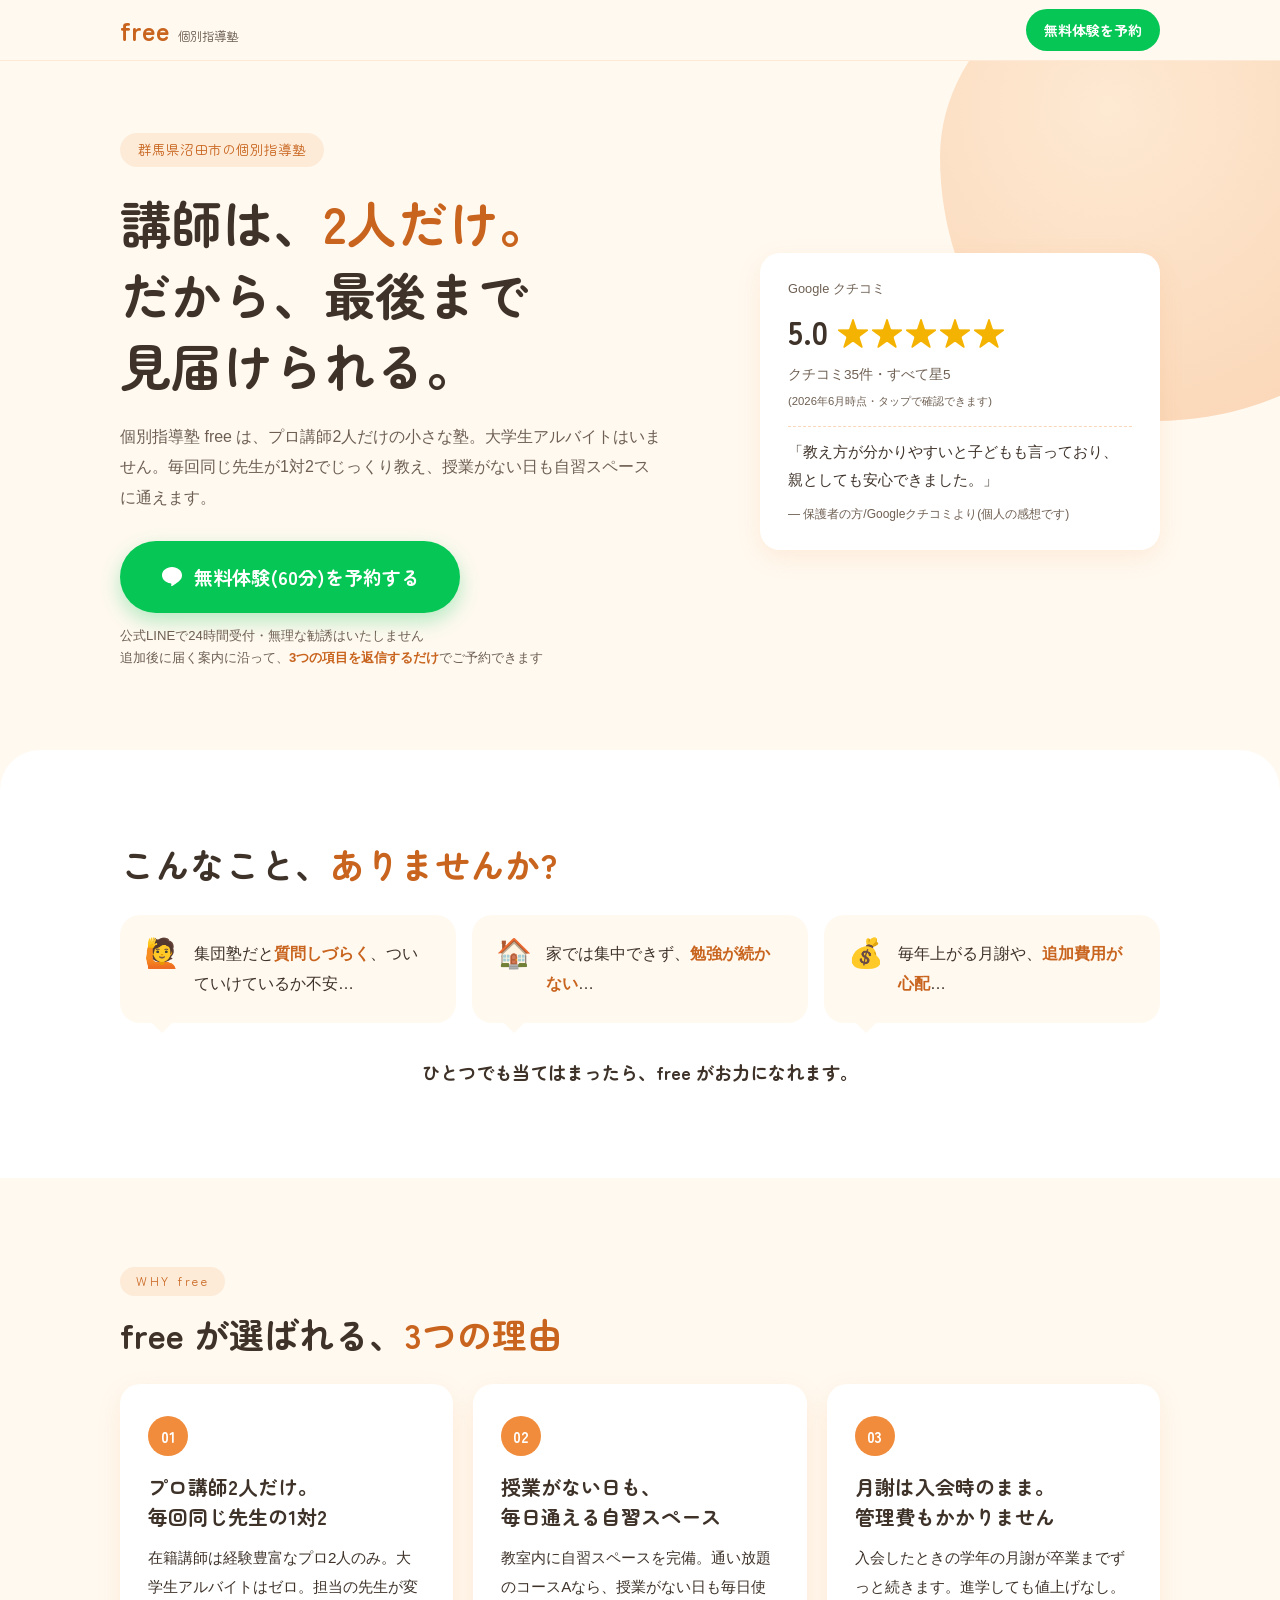
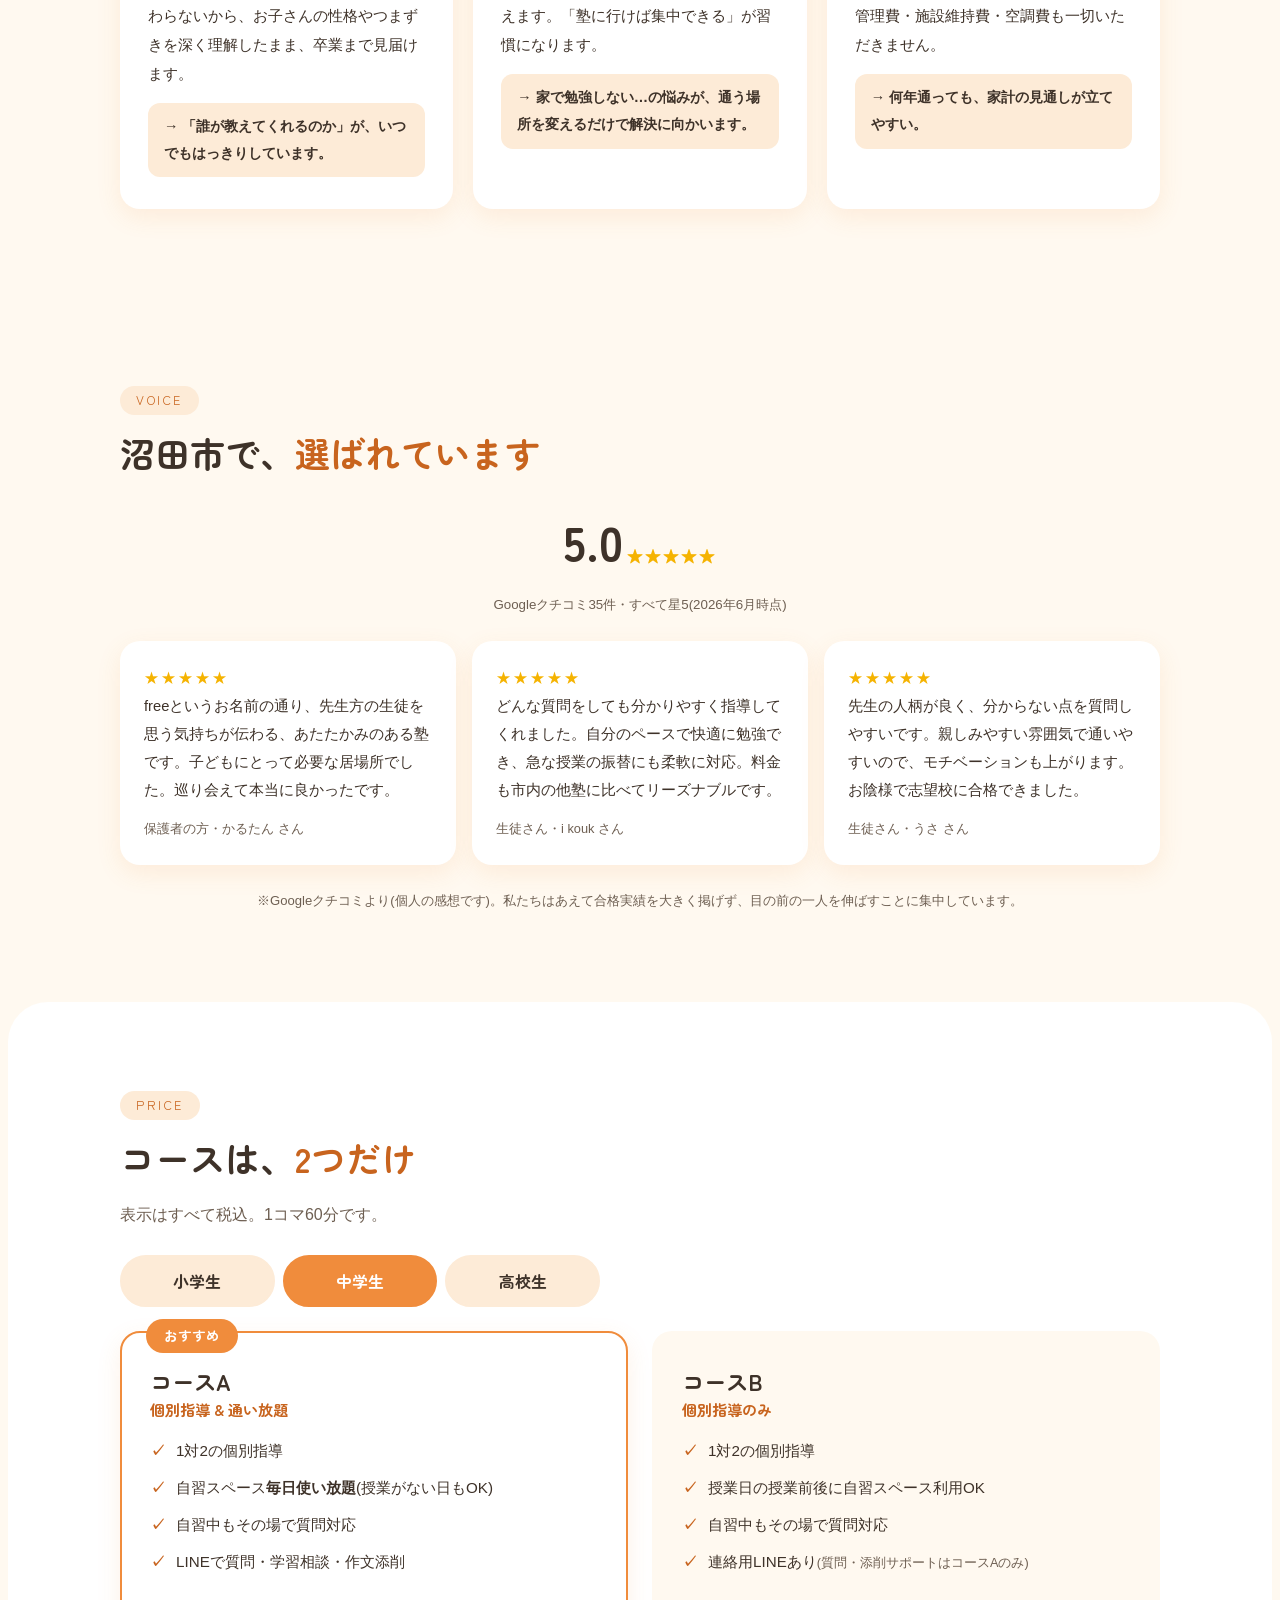
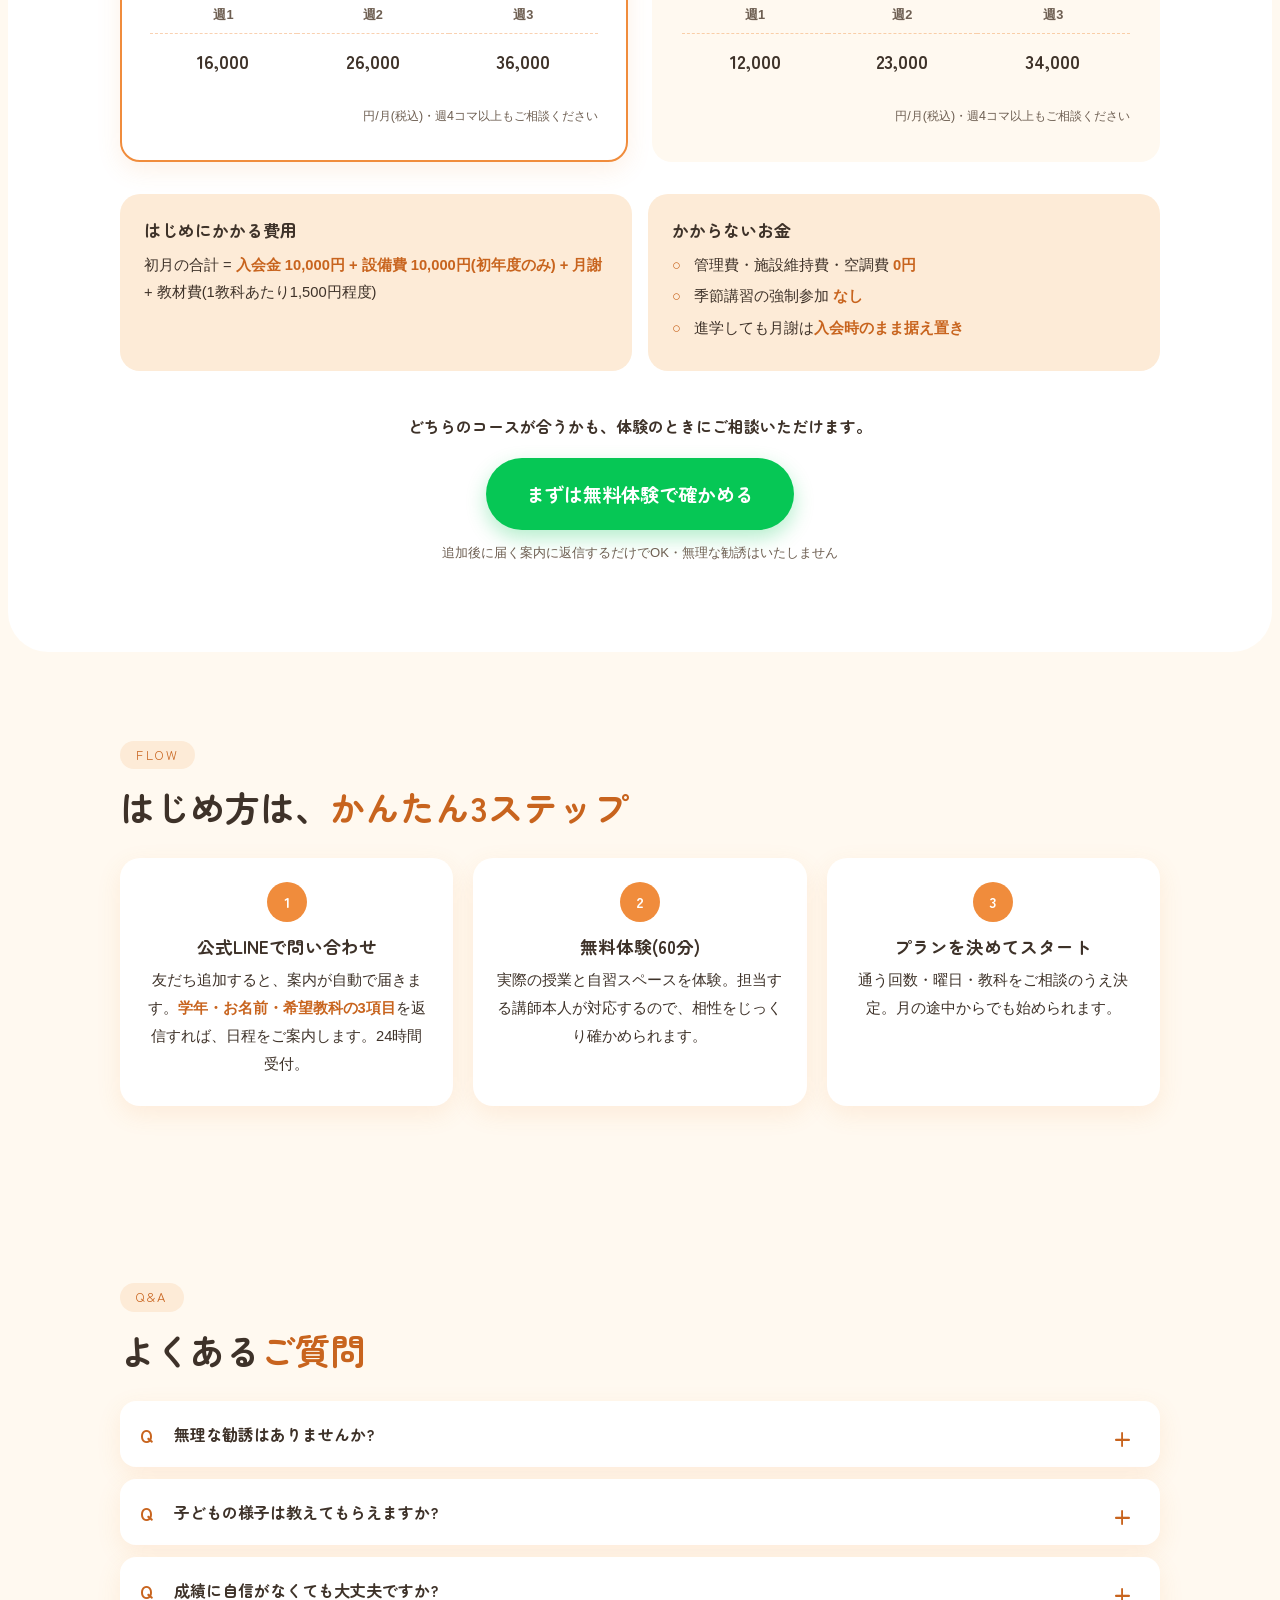
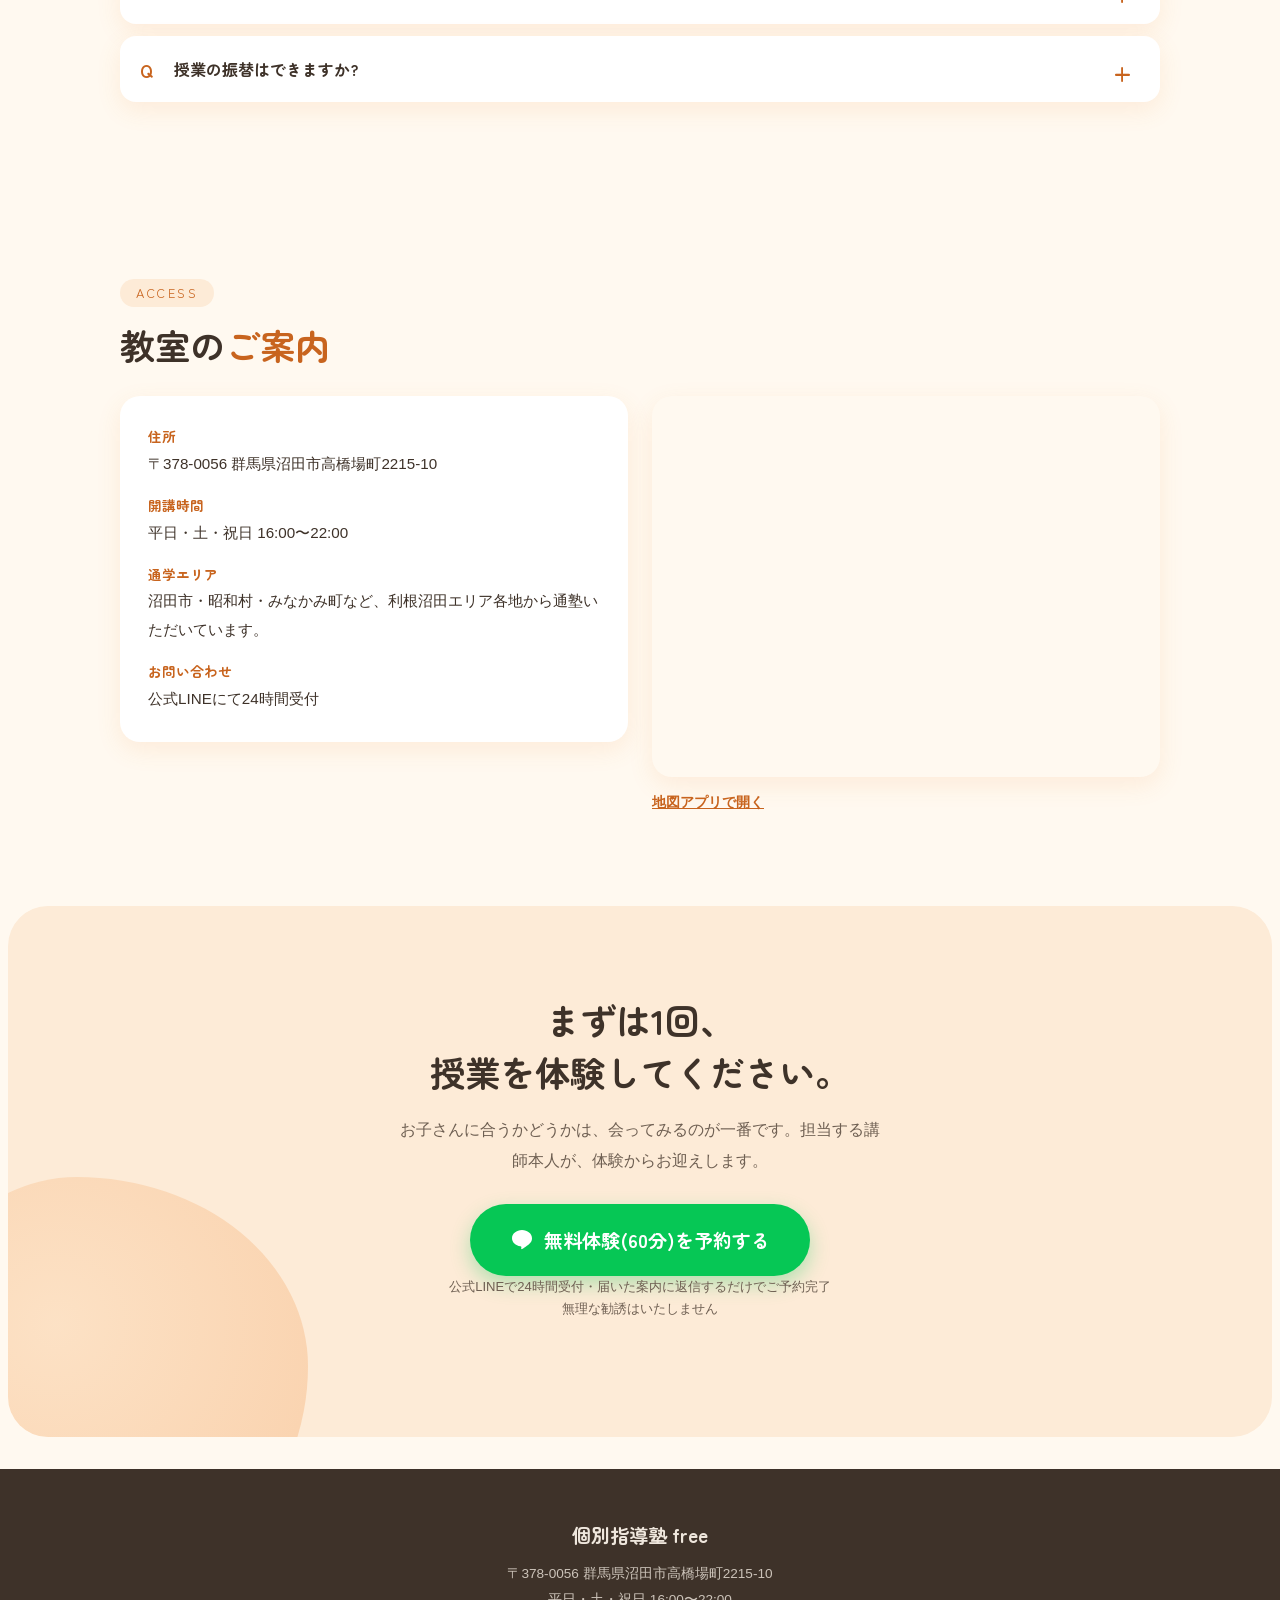
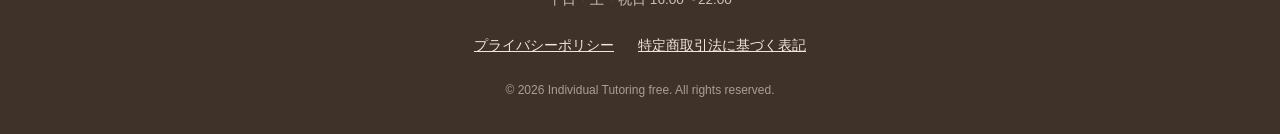
==== commit 1f40dfd3: "LPを全面リニューアル(コースを3つから2つへ再編) - 訴求軸を「少人数塾ならではの面倒見・安心感」に刷新 - コース構成を2つに整理(旧A廃止、旧B→新A、旧C→新B) - あたたかオレンジ×クリ" ====
--- a/index.html
+++ b/index.html
@@ -1,1190 +1,394 @@
-<!doctype html>
-<!--
-  個別指導塾 free ランディングページ（リファイン版）
-  ============================================
-  ・既存のトンマナ（生成り×ディープグリーン×アンバーの編集的トーン）を継承。
-  ・絵文字アイコンをすべて統一規格のSVGラインアイコンへ置き換え。
-  ・微細なグレイン・層状の影・余白リズムの統一で質感を底上げ。
-  ・本文（料金・口コミ・FAQ・アクセス・LINEリンク等）は内容を変更していません。
-  ・画像は未使用（差し替え用フォトフレームあり）。
--->
+<!DOCTYPE html>
 <html lang="ja">
 <head>
-<meta charset="utf-8">
-<meta name="viewport" content="width=device-width, initial-scale=1.0">
-<meta name="color-scheme" content="only light">
-<meta name="supported-color-schemes" content="light">
-<meta name="theme-color" content="#F8FBFD">
-<title>沼田市の個別指導塾 free｜プロ講師の1対2指導 × 通い放題</title>
-<meta name="description" content="群馬県沼田市の個別指導塾free。沼田市・昭和村・みなかみ町など利根沼田エリアから通えます。大学生バイトゼロ・プロ専任講師による1対2指導と通い放題の自習環境。入会時の月謝が卒業まで変わらない料金体系。無料体験受付中。">
-<link rel="preconnect" href="https://fonts.googleapis.com">
-<link rel="preconnect" href="https://fonts.gstatic.com" crossorigin>
-<link href="https://fonts.googleapis.com/css2?family=Fraunces:ital,opsz,wght@0,9..144,400;0,9..144,500;0,9..144,600;1,9..144,500&family=Zen+Kaku+Gothic+New:wght@400;500;700;900&family=Zen+Old+Mincho:wght@400;600;700;900&display=swap" rel="stylesheet">
-<style>
-  :root{
-    color-scheme:only light;
-    --cream:#F8FBFD;
-    --cream-2:#EAF7FB;
-    --paper:#FFFFFF;
-    --ink:#1F2D3D;
-    --ink-soft:#5A6B78;
-    --pine:#147C94;
-    --pine-2:#0F6E86;
-    --head:#143247;
-    --accent:#F59E0B;
-    --accent-deep:#C96F00;
-    --gold:#F2B84B;
-    --gold-soft:#FFE3A4;
-    --line:#06C755;
-    --line-deep:#05a647;
-    --hair:rgba(20,124,148,.16);
-    --hair-2:rgba(20,124,148,.09);
-    --shadow-sm:0 1px 2px rgba(20,50,71,.05), 0 4px 10px -6px rgba(20,124,148,.2);
-    --shadow:0 2px 4px rgba(20,50,71,.05), 0 24px 48px -28px rgba(20,124,148,.34);
-    --shadow-lg:0 4px 8px rgba(20,50,71,.06), 0 40px 70px -34px rgba(20,124,148,.42);
-    --serif:"Zen Old Mincho",serif;
-    --sans:"Zen Kaku Gothic New",sans-serif;
-    --latin:"Fraunces",serif;
-    --r-lg:24px;
-    --r-md:18px;
-    --r-sm:13px;
-    --surface-blur:rgba(248,251,253,.82);
-    --surface-blur-strong:rgba(248,251,253,.94);
-    --card-hi:#ffffff;
-    --grain-opacity:.22;
-    --grain-blend:multiply;
+  <meta charset="UTF-8">
+  <meta name="viewport" content="width=device-width, initial-scale=1.0">
+  <title>沼田市の個別指導塾 free｜プロ講師2人だけの1対2指導 × 通い放題</title>
+  <meta name="description" content="群馬県沼田市の個別指導塾 free。講師はプロ2人だけ、毎回同じ先生の1対2指導。授業がない日も通える自習スペース、月謝は入会時のまま据え置き。小学生〜高校生対象、無料体験(60分)を公式LINEで受付中。">
+  <link rel="canonical" href="https://4u-studio.github.io/juku-free/">
+  <meta name="theme-color" content="#FFF9F0">
+
+  <!-- OGP(LINEやSNSで共有されたときの表示) -->
+  <meta property="og:type" content="website">
+  <meta property="og:title" content="沼田市の個別指導塾 free｜プロ講師2人だけの1対2指導">
+  <meta property="og:description" content="講師は、2人だけ。だから、最後まで見届けられる。無料体験(60分)を公式LINEで受付中。">
+  <meta property="og:url" content="https://4u-studio.github.io/juku-free/">
+  <meta property="og:image" content="https://4u-studio.github.io/juku-free/assets/ogp.png">
+  <meta name="twitter:card" content="summary_large_image">
+
+  <!-- 見出し用フォント(Zen Maru Gothic 700のみ・本文はシステムフォント) -->
+  <link rel="preconnect" href="https://fonts.googleapis.com">
+  <link rel="preconnect" href="https://fonts.gstatic.com" crossorigin>
+  <link href="https://fonts.googleapis.com/css2?family=Zen+Maru+Gothic:wght@700&display=swap" rel="stylesheet">
+
+  <link rel="stylesheet" href="css/style.css">
+
+  <!-- 構造化データ(検索エンジン向けの塾情報) -->
+  <script type="application/ld+json">
+  {
+    "@context": "https://schema.org",
+    "@type": "LocalBusiness",
+    "name": "個別指導塾 free",
+    "description": "群馬県沼田市の個別指導塾。プロ講師2人による1対2指導と通い放題の自習スペース。",
+    "address": {
+      "@type": "PostalAddress",
+      "postalCode": "378-0056",
+      "addressRegion": "群馬県",
+      "addressLocality": "沼田市",
+      "streetAddress": "高橋場町2215-10"
+    },
+    "url": "https://4u-studio.github.io/juku-free/",
+    "openingHoursSpecification": [{
+      "@type": "OpeningHoursSpecification",
+      "dayOfWeek": ["Monday","Tuesday","Wednesday","Thursday","Friday","Saturday"],
+      "opens": "16:00",
+      "closes": "22:00"
+    }]
   }
-  *{box-sizing:border-box;margin:0;padding:0}
-  html{scroll-behavior:smooth;background:#F8FBFD}
-  body{
-    font-family:var(--sans);
-    color:var(--ink);
-    background:var(--cream);
-    line-height:1.9;
-    font-size:16px;
-    -webkit-font-smoothing:antialiased;
-    text-rendering:optimizeLegibility;
-    overflow-x:hidden;
-  }
-  /* ダーク環境でも配色を変えず、ライト表示で固定する */
-  @media (prefers-color-scheme: dark){
-    html{background:#F8FBFD}
-    body{background:var(--cream);color:var(--ink)}
-  }
-  /* 光のレイヤー */
-  body::before{
-    content:"";position:fixed;inset:0;pointer-events:none;z-index:0;
-    background:
-      radial-gradient(120% 80% at 100% -5%, rgba(91,191,214,.18), transparent 55%),
-      radial-gradient(100% 70% at -5% 100%, rgba(245,158,11,.1), transparent 55%);
-  }
-  /* 微細なグレイン（質感） */
-  body::after{
-    content:"";position:fixed;inset:0;pointer-events:none;z-index:0;opacity:var(--grain-opacity);mix-blend-mode:var(--grain-blend);
-    background-image:url("data:image/svg+xml,%3Csvg xmlns='http://www.w3.org/2000/svg' width='140' height='140'%3E%3Cfilter id='n'%3E%3CfeTurbulence type='fractalNoise' baseFrequency='0.9' numOctaves='2' stitchTiles='stitch'/%3E%3C/filter%3E%3Crect width='140' height='140' filter='url(%23n)' opacity='0.5'/%3E%3C/svg%3E");
-  }
-  a{color:inherit;text-decoration:none}
-  .wrap{width:min(1120px,90vw);margin:0 auto;position:relative;z-index:1}
-  img,svg{display:block}
-
-  /* 共通ラベル */
-  .eyebrow{
-    font-family:var(--latin);font-style:italic;letter-spacing:.02em;
-    color:var(--accent-deep);font-size:1rem;margin-bottom:.55rem;display:block;
-  }
-  .kicker{
-    display:inline-flex;align-items:center;gap:.7em;margin-bottom:1.1rem;
-    font-family:var(--sans);font-weight:700;font-size:.72rem;letter-spacing:.26em;
-    color:var(--accent-deep);text-transform:uppercase;
-  }
-  .kicker::before{
-    content:"";width:26px;height:1px;background:var(--accent);opacity:.55;
-  }
-  .kicker.center{justify-content:center}
-  .jp-label{
-    font-family:var(--sans);font-weight:700;font-size:.76rem;letter-spacing:.26em;
-    color:var(--accent-deep);display:inline-block;margin-bottom:1rem;
-  }
-  h2.sec-title{
-    font-family:var(--serif);font-weight:700;line-height:1.42;
-    font-size:clamp(1.7rem,4.6vw,2.6rem);letter-spacing:.01em;color:var(--ink);
-  }
-  .sec-index{
-    font-family:var(--latin);font-style:italic;font-weight:500;
-    font-size:.95rem;color:var(--gold);letter-spacing:.04em;
-  }
-
-  /* ボタン */
-  .btn-line{
-    position:relative;display:inline-flex;align-items:center;gap:.6em;
-    background:linear-gradient(180deg,#0ad15f,var(--line));
-    color:#fff;font-weight:700;font-family:var(--sans);
-    padding:1.05em 1.9em;border-radius:999px;font-size:1.02rem;letter-spacing:.02em;
-    box-shadow:0 1px 0 rgba(255,255,255,.4) inset, 0 16px 28px -12px rgba(6,199,85,.65);
-    transition:transform .3s cubic-bezier(.2,.7,.2,1), box-shadow .3s, filter .3s;
-    border:none;cursor:pointer;overflow:hidden;
-  }
-  .btn-line::after{
-    content:"";position:absolute;top:0;left:-60%;width:40%;height:100%;
-    background:linear-gradient(100deg,transparent,rgba(255,255,255,.45),transparent);
-    transform:skewX(-18deg);transition:left .6s ease;
-  }
-  .btn-line:hover{transform:translateY(-3px);filter:saturate(1.05);box-shadow:0 1px 0 rgba(255,255,255,.4) inset,0 24px 36px -12px rgba(6,199,85,.7)}
-  .btn-line:hover::after{left:120%}
-  .btn-line svg{width:1.3em;height:1.3em;fill:#fff;flex:none}
-  .micro{font-size:.8rem;color:var(--ink-soft);margin-top:.9rem;letter-spacing:.02em}
-
-  /* アイコン共通（ラインアイコン） */
-  .ico{width:24px;height:24px;stroke:currentColor;fill:none;stroke-width:1.6;
-    stroke-linecap:round;stroke-linejoin:round;display:block}
-
-  /* reveal */
-  .reveal{opacity:0;transform:translateY(26px);transition:opacity 1s cubic-bezier(.16,.84,.3,1),transform 1s cubic-bezier(.16,.84,.3,1);will-change:opacity,transform}
-  .reveal[data-from="left"]{transform:translateX(-28px)}
-  .reveal[data-from="right"]{transform:translateX(28px)}
-  .reveal[data-from="scale"]{transform:scale(.94)}
-  .reveal[data-d="1"]{transition-delay:.09s}
-  .reveal[data-d="2"]{transition-delay:.18s}
-  .reveal[data-d="3"]{transition-delay:.27s}
-  .reveal[data-d="4"]{transition-delay:.36s}
-  .reveal[data-d="5"]{transition-delay:.45s}
-  /* 表示後は必ず元の位置へ（data-from より優先させる） */
-  .reveal.in,.reveal.in[data-from]{opacity:1;transform:none}
-  /* スマホでは横スライドを使わない（画面外への見切れ防止） */
-  @media(max-width:880px){
-    .reveal[data-from="left"],.reveal[data-from="right"]{transform:translateY(26px)}
-    .reveal.in[data-from]{transform:none}
-  }
-
-  /* アイコンの線が描かれる演出 */
-  .ico path,.ico circle,.ico line,
-  .feat .ic svg path,.feat .ic svg circle,
-  .promise .ic svg path,.promise .ic svg circle{
-    stroke-dasharray:var(--len,120);stroke-dashoffset:var(--len,120);
-    transition:stroke-dashoffset 1.1s .25s cubic-bezier(.16,.84,.3,1);
-  }
-  .reveal.in .ico path,.reveal.in .ico circle,.reveal.in .ico line,
-  .reveal.in .feat .ic svg path,.reveal.in .feat .ic svg circle,
-  .reveal.in .promise .ic svg path,.reveal.in .promise .ic svg circle{stroke-dashoffset:0}
-
-  /* キーフレーム */
-  @keyframes float-soft{0%,100%{transform:translateY(0)}50%{transform:translateY(-10px)}}
-  @keyframes pulse-ring{0%{box-shadow:0 0 0 0 rgba(6,199,85,.45)}70%{box-shadow:0 0 0 14px rgba(6,199,85,0)}100%{box-shadow:0 0 0 0 rgba(6,199,85,0)}}
-  @keyframes shimmer{to{background-position:200% center}}
-  @keyframes marquee{from{transform:translateX(0)}to{transform:translateX(-50%)}}
-  @keyframes count-pop{0%{transform:translateY(.12em);opacity:.4}100%{transform:none;opacity:1}}
-
-  @media(prefers-reduced-motion:reduce){
-    .reveal{opacity:1!important;transform:none!important;transition:none}
-    .ico path,.ico circle,.ico line{stroke-dashoffset:0!important}
-    *{animation:none!important}
-  }
-
-  /* 日本語の折り返しを自然に（行頭・行末の不自然な分割を抑制） */
-  p,li,dd,h1,h2,h3,h4,.intro-lead,.lead,.worry-item p,.review p,.faq .a{
-    line-break:strict;
-    word-break:auto-phrase; /* 対応ブラウザでは文節で改行（非対応は通常折り返し） */
-  }
-  /* スマホ専用の改行（PCでは無効、スマホでのみ改行する） */
-  .brk{display:none}
-  @media(max-width:880px){ .brk{display:inline} }
-  .pc-punct{display:inline}
-  @media(max-width:880px){.pc-punct{display:none}}
-
-  /* ---------- Header ---------- */
-  header{
-    position:sticky;top:0;z-index:50;
-    backdrop-filter:saturate(150%) blur(12px);
-    background:var(--surface-blur);
-    border-bottom:1px solid var(--hair-2);
-    transition:box-shadow .3s, background .3s;
-  }
-  header.scrolled{box-shadow:0 10px 30px -24px rgba(31,58,42,.6);background:var(--surface-blur-strong)}
-  /* スクロール進捗バー */
-  .scroll-progress{position:absolute;left:0;bottom:-1px;height:2px;width:100%;transform:scaleX(0);transform-origin:left;
-    background:linear-gradient(90deg,var(--gold),var(--accent));z-index:2}
-  .nav{display:flex;align-items:center;justify-content:space-between;gap:.85rem;height:72px}
-  .brand{display:flex;align-items:baseline;gap:.5rem;white-space:nowrap}
-  .brand .mark{font-family:var(--latin);font-weight:600;font-size:1.55rem;letter-spacing:.01em;color:var(--head);line-height:1}
-  .brand small{font-family:var(--sans);font-weight:700;font-size:.6rem;letter-spacing:.24em;color:var(--accent-deep)}
-  .nav .brand{align-items:center}
-  .nav .brand .mark{font-size:1.42rem}
-  .nav .brand small{font-size:.68rem;letter-spacing:.08em}
-  .nav-links{display:flex;gap:1.7rem;font-size:.85rem;font-weight:500}
-  .nav-links a{position:relative;color:var(--ink-soft);transition:color .2s;padding:.2em 0}
-  .nav-links a::after{content:"";position:absolute;left:0;right:100%;bottom:-2px;height:1.5px;background:var(--accent);transition:right .35s ease}
-  .nav-links a:hover{color:var(--accent-deep)}
-  .nav-links a:hover::after,.nav-links a.active::after{right:0}
-  .nav-links a.active{color:var(--accent-deep)}
-  .menu-toggle{
-    display:none;width:42px;height:42px;border:1px solid var(--hair);border-radius:12px;
-    background:var(--paper);color:var(--head);place-items:center;box-shadow:var(--shadow-sm);cursor:pointer;
-  }
-  .menu-toggle span{display:block;width:18px;height:1.5px;background:currentColor;border-radius:999px;transition:transform .25s,opacity .25s}
-  .menu-toggle span+span{margin-top:5px}
-  header.menu-open .menu-toggle span:nth-child(1){transform:translateY(6.5px) rotate(45deg)}
-  header.menu-open .menu-toggle span:nth-child(2){opacity:0}
-  header.menu-open .menu-toggle span:nth-child(3){transform:translateY(-6.5px) rotate(-45deg)}
-  @media(max-width:880px){
-    .nav-links{display:none}
-    .menu-toggle{display:grid;flex:none}
-    header.menu-open .nav-links{
-      display:grid;position:absolute;top:72px;left:5vw;right:5vw;gap:.15rem;
-      background:var(--surface-blur-strong);backdrop-filter:blur(14px);
-      border:1px solid var(--hair);border-radius:var(--r-sm);padding:.8rem 1rem;
-      box-shadow:var(--shadow);z-index:55;
-    }
-    header.menu-open .nav-links a{padding:.72rem .2rem;border-bottom:1px solid var(--hair-2)}
-    header.menu-open .nav-links a:last-child{border-bottom:none}
-  }
-  @media(max-width:380px){
-    .nav{gap:.55rem}
-    .nav .brand .mark{font-size:1.3rem}
-    .nav .brand small{font-size:.62rem}
-    .menu-toggle{width:38px;height:38px}
-  }
-
-  /* ---------- Hero ---------- */
-  .hero{position:relative;padding:clamp(3.2rem,8vw,6.5rem) 0 clamp(3.5rem,7vw,6rem)}
-  .hero .orb{position:absolute;border-radius:50%;filter:blur(8px);pointer-events:none;z-index:0;will-change:transform}
-  .hero .orb.o1{width:230px;height:230px;top:-40px;right:8%;background:radial-gradient(circle at 30% 30%,rgba(91,191,214,.26),transparent 68%);animation:float-soft 9s ease-in-out infinite}
-  .hero .orb.o2{width:160px;height:160px;bottom:-30px;left:2%;background:radial-gradient(circle at 50% 50%,rgba(245,158,11,.14),transparent 70%);animation:float-soft 11s ease-in-out infinite reverse}
-  .hero-inner{display:grid;grid-template-columns:1.12fr .88fr;gap:3.4rem;align-items:center;position:relative;z-index:1}
-  @media(max-width:880px){.hero-inner{grid-template-columns:1fr;gap:2.4rem}}
-  .hero h1{
-    font-family:var(--serif);font-weight:900;color:var(--ink);
-    font-size:clamp(2.15rem,6.4vw,3.7rem);line-height:1.36;letter-spacing:.01em;margin:.7rem 0 1.2rem;
-  }
-  .hero h1 .hl{position:relative;white-space:nowrap}
-  .hero h1 .hl::after{
-    content:"";position:absolute;left:-.06em;right:-.06em;bottom:.1em;height:.4em;
-    background:linear-gradient(90deg,rgba(91,191,214,.28),rgba(245,158,11,.46),rgba(91,191,214,.28));
-    background-size:200% 100%;
-    z-index:-1;border-radius:3px;transform:scaleX(0);transform-origin:left;
-    transition:transform .9s .45s cubic-bezier(.16,.84,.3,1);
-  }
-  .hero h1.in .hl::after,.reveal.in .hl::after{transform:scaleX(1);animation:shimmer 3.5s 1.4s linear infinite}
-  .hero p.lead{font-size:1.08rem;color:var(--ink-soft);max-width:35ch;margin-bottom:1.8rem}
-  .badges{display:flex;flex-wrap:wrap;gap:.55rem;margin-bottom:2rem}
-  .badge{display:inline-flex;align-items:center;gap:.5em;background:var(--paper);border:1px solid var(--hair);
-    border-radius:999px;padding:.5em 1em .5em .8em;font-size:.82rem;font-weight:600;color:var(--ink);
-    box-shadow:var(--shadow-sm);transition:transform .3s, box-shadow .3s, border-color .3s}
-  .badge:hover{transform:translateY(-2px);box-shadow:var(--shadow);border-color:rgba(245,158,11,.42)}
-  .badge svg{width:16px;height:16px;stroke:var(--accent);fill:none;stroke-width:1.7;stroke-linecap:round;stroke-linejoin:round;flex:none}
-
-  .hero-card{
-    position:relative;background:linear-gradient(165deg,var(--pine-2),var(--pine));
-    color:#fff;border-radius:var(--r-lg);padding:2.5rem 2.1rem;
-    box-shadow:var(--shadow-lg);overflow:hidden;will-change:transform;
-    animation:float-soft 7s ease-in-out infinite;
-  }
-  .hero-card::before{content:"";position:absolute;inset:0;background:radial-gradient(120% 90% at 100% 0%,rgba(91,191,214,.24),transparent 55%)}
-  .hero-card::after{content:"";position:absolute;inset:0;border-radius:inherit;border:1px solid rgba(255,255,255,.12);pointer-events:none}
-  .hero-card .gflag{position:relative;display:inline-flex;align-items:center;gap:.5em;font-size:.72rem;letter-spacing:.16em;color:rgba(255,255,255,.7);font-weight:600;margin-bottom:1.1rem}
-  .hero-card .gflag svg{width:15px;height:15px}
-  .hero-card .rev-num{font-family:var(--latin);font-size:3.4rem;font-weight:600;line-height:1;color:var(--gold);position:relative}
-  .stars{color:var(--gold);letter-spacing:.14em;font-size:1.15rem;margin:.45rem 0 .25rem}
-  .hero-card .sub{font-size:.84rem;opacity:.85;position:relative}
-  .hero-card .quote{position:relative;margin-top:1.6rem;padding-top:1.5rem;border-top:1px solid rgba(255,255,255,.16);font-family:var(--serif);font-size:1.05rem;line-height:1.75}
-  .hero-card .quote .qmark{position:absolute;top:.5rem;left:-.1rem;font-family:var(--serif);font-size:2.6rem;line-height:0;color:rgba(245,158,11,.36)}
-  .hero-cta{margin-top:1.5rem}
-
-  /* ---------- generic section ---------- */
-  section.block{padding:clamp(3.6rem,7vw,6rem) 0}
-  .sec-head{max-width:42ch;margin-bottom:2.8rem}
-  .sec-head.center{margin-inline:auto;text-align:center}
-  .sec-head p{margin-top:1rem;color:var(--ink-soft);font-size:1.02rem}
-
-  /* ---------- 悩み ---------- */
-  .worry{background:var(--cream-2)}
-  .worry-grid{display:grid;grid-template-columns:repeat(2,1fr);gap:1rem;margin-top:.5rem}
-  @media(max-width:680px){.worry-grid{grid-template-columns:1fr}}
-  .worry-item{display:flex;gap:1rem;align-items:flex-start;background:var(--paper);border-radius:var(--r-sm);
-    padding:1.2rem 1.35rem;border:1px solid var(--hair);box-shadow:var(--shadow-sm);
-    transition:transform .3s, box-shadow .3s}
-  .worry-item:hover{transform:translateY(-3px);box-shadow:var(--shadow)}
-  .worry-item .mk{font-family:var(--latin);color:var(--accent);font-size:1.15rem;font-weight:600;line-height:1;flex:none;margin-top:.15rem;font-style:italic}
-  .worry-item p{font-size:.96rem}
-  .worry-foot{text-align:center;margin-top:2.4rem;font-family:var(--serif);font-size:1.18rem;color:var(--head)}
-
-  /* ---------- 約束 ---------- */
-  .promise-grid{display:grid;grid-template-columns:repeat(3,1fr);gap:1.4rem}
-  @media(max-width:780px){.promise-grid{grid-template-columns:1fr}}
-  .promise{position:relative;background:var(--paper);border-radius:var(--r-md);padding:2.4rem 1.8rem 2rem;
-    border:1px solid var(--hair);box-shadow:var(--shadow);transition:transform .35s, box-shadow .35s;overflow:hidden}
-  .promise::before{content:"";position:absolute;top:0;left:0;right:0;height:3px;background:linear-gradient(90deg,var(--gold),var(--accent));transform:scaleX(0);transform-origin:left;transition:transform .5s}
-  .promise:hover{transform:translateY(-5px);box-shadow:var(--shadow-lg)}
-  .promise:hover::before{transform:scaleX(1)}
-  .promise .no{font-family:var(--latin);font-style:italic;color:var(--gold);font-size:1.5rem;font-weight:500}
-  .promise .ic{width:46px;height:46px;border-radius:12px;display:grid;place-items:center;background:rgba(245,158,11,.12);margin:.5rem 0 1rem;color:var(--accent)}
-  .promise .ic svg{width:24px;height:24px}
-  .promise h3{font-family:var(--serif);font-size:1.32rem;margin-bottom:.6rem;color:var(--head)}
-  .promise p{font-size:.93rem;color:var(--ink-soft)}
-
-  /* ---------- 特徴 ---------- */
-  .features{background:linear-gradient(170deg,var(--pine),var(--pine-2));color:#fff;position:relative;overflow:hidden}
-  .features::before{content:"";position:absolute;inset:0;background:radial-gradient(70% 60% at 90% 0%,rgba(221,243,250,.18),transparent 60%);pointer-events:none}
-  .features .kicker,.features .eyebrow{color:var(--gold-soft)}
-  .features .kicker::before{background:var(--gold)}
-  .features .sec-title{color:#fff}
-  .features .sec-head p{color:rgba(255,255,255,.78)}
-  .feat-grid{display:grid;grid-template-columns:repeat(3,1fr);gap:1.1rem}
-  @media(max-width:820px){.feat-grid{grid-template-columns:repeat(2,1fr)}}
-  @media(max-width:520px){.feat-grid{grid-template-columns:1fr}}
-  .feat{background:rgba(255,255,255,.045);border:1px solid rgba(255,255,255,.12);border-radius:var(--r-md);
-    padding:1.7rem 1.5rem;transition:transform .35s,background .35s,border-color .35s;backdrop-filter:blur(2px)}
-  .feat:hover{transform:translateY(-5px);background:rgba(255,255,255,.1);border-color:rgba(245,158,11,.45)}
-  .feat .ic{width:44px;height:44px;border-radius:11px;display:grid;place-items:center;background:rgba(255,227,164,.18);color:var(--gold-soft);margin-bottom:1rem}
-  .feat .ic svg{width:23px;height:23px;stroke:var(--gold-soft)}
-  .feat h3{font-family:var(--serif);font-size:1.15rem;margin-bottom:.45rem}
-  .feat p{font-size:.87rem;color:rgba(255,255,255,.78);line-height:1.8}
-
-  /* ---------- 月謝が上がらない ---------- */
-  .lock-wrap{background:var(--paper);border:1px solid var(--hair);border-radius:var(--r-lg);
-    padding:clamp(1.9rem,4vw,3rem);box-shadow:var(--shadow);position:relative;overflow:hidden}
-  .lock-wrap::after{content:"";position:absolute;right:-40px;bottom:-40px;width:180px;height:180px;border-radius:50%;background:radial-gradient(circle,rgba(91,191,214,.16),transparent 70%)}
-  .lock-tag{display:inline-flex;align-items:center;gap:.5em;background:var(--accent);color:#fff;font-weight:700;
-    font-size:.76rem;letter-spacing:.1em;padding:.5em 1.05em;border-radius:999px;box-shadow:var(--shadow-sm)}
-  .lock-tag svg{width:15px;height:15px;stroke:#fff;fill:none;stroke-width:1.8;stroke-linecap:round;stroke-linejoin:round}
-  .lock-wrap h3{font-family:var(--serif);font-size:clamp(1.45rem,3.6vw,2.05rem);line-height:1.5;color:var(--head);margin:1.1rem 0 1.4rem}
-  .lock-wrap h3 mark{background:linear-gradient(transparent 58%,rgba(221,243,250,.9) 0);color:inherit;padding:0 .1em}
-  .lock-flow{display:flex;align-items:stretch;gap:1rem;flex-wrap:wrap;position:relative;z-index:1}
-  .lock-step{flex:1;min-width:210px;background:var(--cream);border-radius:var(--r-md);padding:1.4rem 1.5rem;border:1px solid var(--hair);text-align:center}
-  .lock-step .grade{font-size:.85rem;color:var(--ink-soft);font-weight:500}
-  .lock-step .price{font-family:var(--serif);font-size:1.75rem;font-weight:700;color:var(--head);margin-top:.25rem}
-  .lock-step.locked{background:linear-gradient(165deg,var(--pine-2),var(--pine));color:#fff;border-color:var(--pine);position:relative;overflow:hidden}
-  .lock-step.locked::before{content:"";position:absolute;inset:0;background:radial-gradient(80% 90% at 100% 0%,rgba(91,191,214,.22),transparent 60%)}
-  .lock-step.locked .grade{color:rgba(255,255,255,.82);position:relative}
-  .lock-step.locked .price{color:var(--gold);position:relative}
-  .lock-arrow{display:flex;align-items:center;justify-content:center;color:var(--accent)}
-  .lock-arrow svg{width:30px;height:30px;stroke:var(--accent);fill:none;stroke-width:1.8;stroke-linecap:round;stroke-linejoin:round}
-  @media(max-width:640px){.lock-arrow{transform:rotate(90deg)}}
-  .lock-note{font-size:.78rem;color:var(--ink-soft);margin-top:1.3rem;line-height:1.8;position:relative;z-index:1}
-
-  /* ---------- 社会的証明 / 私たちの考え ---------- */
-  .proof{background:var(--cream-2)}
-  .rating-bar{display:flex;align-items:center;gap:1.6rem;flex-wrap:wrap;background:var(--paper);
-    border:1px solid var(--hair);border-radius:var(--r-md);padding:1.7rem 2.1rem;box-shadow:var(--shadow);margin-bottom:2.6rem}
-  .rating-bar .big{font-family:var(--latin);font-size:3.6rem;font-weight:600;line-height:1;color:var(--head)}
-  .rating-bar .stars-lg{color:var(--gold);font-size:1.45rem;letter-spacing:.1em}
-  .rating-bar .meta{font-size:.86rem;color:var(--ink-soft)}
-  .rating-bar .gmark{margin-left:auto;display:inline-flex;align-items:center;gap:.5em;font-size:.8rem;color:var(--ink-soft);font-weight:500}
-  .rating-bar .gmark svg{width:17px;height:17px}
-  @media(max-width:600px){.rating-bar .gmark{margin-left:0}}
-  .reviews{display:grid;grid-template-columns:repeat(3,1fr);gap:1.2rem;margin-bottom:2.8rem}
-  @media(max-width:820px){.reviews{grid-template-columns:1fr}}
-  .review{background:var(--paper);border-radius:var(--r-md);padding:1.5rem 1.6rem;border:1px solid var(--hair);
-    box-shadow:var(--shadow-sm);transition:transform .3s, box-shadow .3s;position:relative}
-  .review:hover{transform:translateY(-4px);box-shadow:var(--shadow)}
-  .review .stars{color:var(--gold);font-size:.95rem;margin-bottom:.7rem}
-  .review p{font-size:.9rem;color:var(--ink)}
-  .review .who{font-size:.78rem;color:var(--ink-soft);margin-top:1rem;padding-top:.9rem;border-top:1px dashed var(--hair)}
-  .mini-voices{position:relative;margin-bottom:2.8rem;overflow:hidden;
-    -webkit-mask-image:linear-gradient(90deg,transparent,#000 12%,#000 88%,transparent);
-    mask-image:linear-gradient(90deg,transparent,#000 12%,#000 88%,transparent)}
-  .mini-track{display:flex;gap:.7rem;width:max-content;animation:marquee 32s linear infinite}
-  .mini-voices:hover .mini-track{animation-play-state:paused}
-  .mini-voices span{flex:none;background:var(--paper);border:1px solid var(--hair);border-radius:999px;padding:.55em 1.15em;font-size:.82rem;color:var(--ink-soft);white-space:nowrap}
-  .philosophy{background:linear-gradient(165deg,var(--pine-2),var(--pine));color:#fff;border-radius:var(--r-lg);
-    padding:clamp(2.1rem,5vw,3.2rem);position:relative;overflow:hidden;box-shadow:var(--shadow)}
-  .philosophy::before{content:"\201D";position:absolute;top:-1.4rem;right:1.6rem;font-family:var(--serif);font-size:9rem;color:rgba(221,243,250,.18);line-height:1}
-  .philosophy .kicker{color:var(--gold-soft)}
-  .philosophy .kicker::before{background:var(--gold)}
-  .philosophy h3{font-family:var(--serif);font-size:clamp(1.35rem,3.5vw,1.85rem);line-height:1.62;margin-bottom:1rem}
-  .philosophy p{color:rgba(255,255,255,.85);font-size:.97rem;max-width:56ch}
-
-  /* ---------- コース・料金 ---------- */
-  .courses{display:grid;grid-template-columns:repeat(3,1fr);gap:1.3rem;align-items:start}
-  @media(max-width:900px){.courses{grid-template-columns:1fr;max-width:500px;margin-inline:auto}}
-  .course{background:var(--paper);border:1px solid var(--hair);border-radius:var(--r-md);padding:1.9rem 1.7rem;
-    position:relative;box-shadow:var(--shadow-sm);transition:transform .35s, box-shadow .35s}
-  .course:hover{transform:translateY(-4px);box-shadow:var(--shadow)}
-  .course.featured{border:1.5px solid var(--accent);box-shadow:var(--shadow);background:linear-gradient(180deg,var(--card-hi),var(--paper))}
-  .course.featured::before{content:"";position:absolute;inset:0;border-radius:inherit;box-shadow:0 0 0 4px rgba(245,158,11,.1);pointer-events:none}
-  .course .ribbon{position:absolute;top:-14px;left:50%;transform:translateX(-50%);
-    background:linear-gradient(180deg,var(--accent),var(--accent-deep));color:#fff;font-size:.72rem;font-weight:700;
-    letter-spacing:.1em;padding:.45em 1.15em;border-radius:999px;white-space:nowrap;box-shadow:var(--shadow-sm);display:inline-flex;align-items:center;gap:.4em}
-  .course .ribbon svg{width:13px;height:13px;fill:#fff}
-  .course .limit{font-size:.72rem;color:var(--accent-deep);font-weight:700;letter-spacing:.06em}
-  .course h3{font-family:var(--serif);font-size:1.32rem;color:var(--head);margin:.35rem 0 .2rem}
-  .course .tag{font-size:.84rem;color:var(--ink-soft);margin-bottom:1rem}
-  .course ul{list-style:none;margin:1.1rem 0;display:flex;flex-direction:column;gap:.55rem}
-  .course li{font-size:.85rem;padding-left:1.7em;position:relative;color:var(--ink)}
-  .course li svg{position:absolute;left:0;top:.28em;width:15px;height:15px;stroke:var(--accent);fill:none;stroke-width:2.2;stroke-linecap:round;stroke-linejoin:round}
-  table.price{width:100%;border-collapse:collapse;margin-top:1rem;font-size:.84rem}
-  table.price th,table.price td{border:1px solid var(--hair);padding:.55em .4em;text-align:center}
-  table.price th{background:var(--cream-2);font-weight:700;color:var(--head);font-size:.78rem}
-  table.price td:first-child{text-align:left;font-weight:500;white-space:nowrap}
-  .price-num{font-family:var(--serif);font-weight:700}
-  /* スマホで料金表が窮屈にならないよう横スクロール可能に */
-  .price-scroll{overflow-x:auto;-webkit-overflow-scrolling:touch;margin-top:1rem}
-  .price-scroll table.price{margin-top:0;min-width:300px}
-  .price-scroll table.price td:first-child,.price-scroll table.price th:first-child{position:sticky;left:0;background:var(--paper);z-index:1}
-  .price-scroll table.price th:first-child{background:var(--cream-2)}
-  .fees{margin-top:2.6rem;background:var(--cream-2);border-radius:var(--r-md);padding:1.7rem 2rem;border:1px solid var(--hair)}
-  .fees h4{font-family:var(--serif);color:var(--head);margin-bottom:1.1rem;font-size:1.08rem}
-  .fees-grid{display:flex;flex-wrap:wrap;gap:1.5rem}
-  .fee{flex:1;min-width:170px}
-  .fee .lbl{font-size:.8rem;color:var(--ink-soft)}
-  .fee .val{font-family:var(--serif);font-size:1.3rem;font-weight:700;color:var(--head)}
-  .fees .note{font-size:.76rem;color:var(--ink-soft);margin-top:1.1rem}
-
-  /* ---------- シミュレーション ---------- */
-  .sim{background:linear-gradient(170deg,var(--pine),var(--pine-2));color:#fff;position:relative;overflow:hidden}
-  .sim::before{content:"";position:absolute;inset:0;background:radial-gradient(60% 60% at 10% 100%,rgba(221,243,250,.16),transparent 60%);pointer-events:none}
-  .sim .kicker{color:var(--gold-soft)}
-  .sim .kicker::before{background:var(--gold)}
-  .sim .sec-title{color:#fff}
-  .sim .sec-head p{color:rgba(255,255,255,.86);font-weight:500;line-height:1.9;max-width:24em;margin-inline:auto}
-  .sim-grid{display:grid;grid-template-columns:1fr 1fr;gap:1.4rem}
-  @media(max-width:720px){.sim-grid{grid-template-columns:1fr}}
-  .sim-card{background:rgba(255,255,255,.05);border:1px solid rgba(255,255,255,.14);border-radius:var(--r-md);padding:1.8rem;backdrop-filter:blur(2px)}
-  .sim-card h4{font-family:var(--serif);font-size:1.12rem;margin-bottom:1.2rem;color:#fff}
-  .sim-row{display:flex;justify-content:space-between;align-items:flex-end;padding:.9rem 0;border-bottom:1px dashed rgba(255,255,255,.18)}
-  .sim-row:last-of-type{border-bottom:none}
-  .sim-row .name{font-size:.85rem;opacity:.85}
-  .sim-row .amt{font-family:var(--serif);font-size:1.08rem}
-  .sim-row.free .amt{color:var(--gold)}
-  .sim-save{margin-top:1.2rem;background:linear-gradient(180deg,var(--accent),var(--accent-deep));color:#fff;
-    border-radius:12px;text-align:center;padding:.85em;font-weight:700;font-size:.95rem;box-shadow:var(--shadow-sm)}
-  .sim-save .num{font-family:var(--serif);font-size:1.35rem}
-  .sim-note{font-size:.76rem;opacity:.72;margin-top:1.7rem;text-align:center}
-
-  /* ---------- 流れ ---------- */
-  .flow-grid{display:grid;grid-template-columns:repeat(3,1fr);gap:1.4rem;position:relative}
-  @media(max-width:760px){.flow-grid{grid-template-columns:1fr;max-width:460px;margin-inline:auto}}
-  .step{background:var(--paper);border:1px solid var(--hair);border-radius:var(--r-md);padding:2rem 1.7rem;
-    position:relative;box-shadow:var(--shadow-sm);transition:transform .3s, box-shadow .3s}
-  .step:hover{transform:translateY(-4px);box-shadow:var(--shadow)}
-  .step .n{font-family:var(--latin);font-style:italic;font-size:2.5rem;color:var(--gold);line-height:1;font-weight:500}
-  .step h3{font-family:var(--serif);font-size:1.18rem;color:var(--head);margin:.55rem 0 .5rem;display:flex;align-items:center;gap:.5em}
-  .step h3 svg{width:20px;height:20px;stroke:var(--accent);fill:none;stroke-width:1.7;stroke-linecap:round;stroke-linejoin:round;flex:none}
-  .step p{font-size:.86rem;color:var(--ink-soft)}
-
-  /* ---------- FAQ ---------- */
-  .faq{background:var(--cream-2)}
-  .faq-list{max-width:780px;margin-inline:auto}
-  details.qa{background:var(--paper);border:1px solid var(--hair);border-radius:var(--r-sm);margin-bottom:.8rem;overflow:hidden;transition:box-shadow .3s, border-color .3s}
-  details.qa[open]{box-shadow:var(--shadow-sm);border-color:rgba(245,158,11,.38)}
-  details.qa summary{list-style:none;cursor:pointer;padding:1.2rem 1.4rem;font-weight:700;font-size:.96rem;display:flex;gap:.85rem;align-items:flex-start;color:var(--head)}
-  details.qa summary::-webkit-details-marker{display:none}
-  details.qa summary .q{font-family:var(--latin);font-style:italic;color:var(--accent);flex:none;font-size:1.05rem}
-  details.qa summary .plus{margin-left:auto;flex:none;transition:transform .35s;color:var(--accent);width:18px;height:18px}
-  details.qa summary .plus svg{width:18px;height:18px;stroke:var(--accent);fill:none;stroke-width:2;stroke-linecap:round}
-  details.qa[open] summary .plus{transform:rotate(135deg)}
-  details.qa .a{padding:0 1.4rem 1.3rem 3.1rem;font-size:.9rem;color:var(--ink-soft)}
-
-  /* ---------- アクセス ---------- */
-  .access-grid{display:grid;grid-template-columns:1fr 1fr;gap:1.6rem;align-items:stretch}
-  @media(max-width:760px){.access-grid{grid-template-columns:1fr}}
-  .access-info{background:var(--paper);border:1px solid var(--hair);border-radius:var(--r-md);padding:2.1rem;box-shadow:var(--shadow-sm)}
-  .access-info dl{display:flex;flex-direction:column;gap:1.3rem}
-  .access-info dt{display:flex;align-items:center;gap:.5em;font-family:var(--sans);font-weight:700;font-size:.76rem;letter-spacing:.14em;color:var(--accent-deep)}
-  .access-info dt svg{width:16px;height:16px;stroke:var(--accent);fill:none;stroke-width:1.7;stroke-linecap:round;stroke-linejoin:round}
-  .access-info dd{font-size:1.02rem;margin-top:.25rem;line-height:1.75;padding-left:1.7em}
-  .access-map{border-radius:var(--r-md);overflow:hidden;min-height:300px;border:1px solid var(--hair);box-shadow:var(--shadow-sm)}
-  .access-map iframe{width:100%;height:100%;min-height:300px;border:0;display:block}
-
-  /* ---------- final CTA ---------- */
-  .final{background:linear-gradient(165deg,var(--pine),var(--pine-2));color:#fff;text-align:center;position:relative;overflow:hidden}
-  .final::before{content:"";position:absolute;inset:0;background:radial-gradient(80% 120% at 50% 0%,rgba(221,243,250,.24),transparent 60%)}
-  .final .kicker{justify-content:center;color:var(--gold-soft)}
-  .final .kicker::before{background:var(--gold)}
-  .final h2{font-family:var(--serif);font-size:clamp(1.8rem,5vw,2.7rem);line-height:1.5;margin-bottom:1.1rem}
-  .final p{color:rgba(255,255,255,.86);max-width:50ch;margin:0 auto 2.1rem}
-  .final .btn-line{font-size:1.1rem;padding:1.2em 2.3em}
-
-  /* ---------- footer ---------- */
-  footer{background:#143247;color:rgba(255,255,255,.74);padding:3.2rem 0 6rem;font-size:.85rem}
-  footer .brand .mark{color:#fff}
-  .foot-top{display:flex;justify-content:space-between;flex-wrap:wrap;gap:1.6rem;margin-bottom:1.9rem}
-  .foot-links{display:flex;gap:1.4rem;flex-wrap:wrap}
-  .foot-links a{transition:color .2s}
-  .foot-links a:hover{color:var(--gold)}
-  .foot-copy{border-top:1px solid rgba(255,255,255,.12);padding-top:1.4rem;font-size:.76rem;opacity:.65}
-
-  /* ---------- legal ---------- */
-  .legal{background:var(--paper);border-top:1px solid var(--hair)}
-  .legal-grid{display:grid;gap:.9rem;max-width:820px;margin-inline:auto}
-  .legal-card{background:var(--cream);border:1px solid var(--hair);border-radius:var(--r-md);box-shadow:var(--shadow-sm);overflow:hidden}
-  .legal-card summary{
-    list-style:none;cursor:pointer;padding:1.25rem 1.4rem;font-family:var(--serif);
-    font-size:1.18rem;font-weight:700;color:var(--head);display:flex;align-items:center;gap:1rem;
-  }
-  .legal-card summary::-webkit-details-marker{display:none}
-  .legal-card summary .plus{margin-left:auto;width:18px;height:18px;color:var(--accent);transition:transform .28s ease;flex:none}
-  .legal-card summary .plus svg{width:18px;height:18px;stroke:currentColor;fill:none;stroke-width:2;stroke-linecap:round}
-  .legal-card[open] summary .plus{transform:rotate(135deg)}
-  .legal-body{padding:0 1.4rem 1.45rem}
-  .legal-card p,.legal-card li,.legal-card dd{font-size:.84rem;color:var(--ink-soft);line-height:1.85}
-  .legal-card ul{margin:0;padding-left:1.2rem}
-  .legal-card dl{display:grid;gap:.75rem;margin-top:.9rem}
-  .legal-card dl div{border-top:1px solid var(--hair);padding-top:.75rem}
-  .legal-card dt{font-size:.74rem;font-weight:700;letter-spacing:.08em;color:var(--accent-deep);margin-bottom:.2rem}
-  .legal-note{margin-top:1rem;padding-top:1rem;border-top:1px dashed var(--hair);font-size:.78rem;color:var(--ink-soft)}
-
-  /* ---------- sticky mobile CTA ---------- */
-  .sticky-cta{position:fixed;left:0;right:0;bottom:0;z-index:60;padding:.7rem 1rem calc(.7rem + env(safe-area-inset-bottom));
-    background:var(--surface-blur-strong);backdrop-filter:blur(12px);border-top:1px solid var(--hair);
-    display:none;box-shadow:0 -10px 30px -22px rgba(31,58,42,.6);
-    opacity:0;transform:translateY(110%);pointer-events:none;
-    transition:opacity .28s ease, transform .28s cubic-bezier(.2,.7,.2,1)}
-  .sticky-cta .btn-line{width:100%;justify-content:center;animation:pulse-ring 2.6s ease-out infinite}
-  @media(max-width:880px){
-    .sticky-cta{display:block}
-    .sticky-cta.is-visible{opacity:1;transform:translateY(0);pointer-events:auto}
-  }
-
-  /* ---------- はじめての方へ（intro） ---------- */
-  .intro{background:var(--paper);position:relative}
-  .intro-grid{display:grid;grid-template-columns:1.1fr .9fr;gap:2.6rem;align-items:center}
-  @media(max-width:860px){.intro-grid{grid-template-columns:1fr;gap:2rem}}
-  .intro-lead{font-family:var(--serif);font-size:clamp(1.15rem,2.6vw,1.45rem);line-height:1.95;color:var(--ink)}
-  .intro-lead .em{background:linear-gradient(transparent 62%,rgba(221,243,250,.95) 0);font-weight:700}
-  .intro-note{margin-top:1.2rem;font-size:.92rem;color:var(--ink-soft)}
-  .quick{display:flex;flex-direction:column;gap:.9rem}
-  .quick-item{display:flex;gap:1rem;align-items:flex-start;background:var(--cream);border:1px solid var(--hair);
-    border-radius:var(--r-md);padding:1.15rem 1.3rem;box-shadow:var(--shadow-sm)}
-  .quick-item .qic{width:42px;height:42px;flex:none;border-radius:11px;display:grid;place-items:center;
-    background:rgba(245,158,11,.12);color:var(--accent)}
-  .quick-item .qic svg{width:22px;height:22px}
-  .quick-item .lbl{font-size:.74rem;font-weight:700;letter-spacing:.12em;color:var(--accent-deep)}
-  .quick-item .val{font-family:var(--serif);font-size:1.05rem;color:var(--head);margin-top:.15rem;line-height:1.5}
-
-  /* 用語のかみ砕き */
-  .term{display:inline-flex;align-items:baseline;gap:.35em;background:rgba(245,158,11,.1);
-    border:1px solid rgba(245,158,11,.24);border-radius:8px;padding:.15em .6em;font-size:.82rem;
-    color:var(--accent-deep);font-weight:600;margin:.2em 0}
-  .lead-tip{display:inline-block;font-size:.8rem;color:var(--ink-soft);font-weight:500}
-
-  /* つまり（理由の補足ベネフィット） */
-  .promise .so{margin-top:.9rem;padding-top:.85rem;border-top:1px dashed var(--hair);font-size:.86rem;color:var(--head);font-weight:700}
-  .promise .so::before{content:"つまり ";color:var(--accent);font-family:var(--latin);font-style:italic;font-weight:600;margin-right:.2em}
-
-  .price-legend{font-size:.78rem;color:var(--ink-soft);text-align:center;margin-top:1.4rem}
-</style>
+  </script>
 </head>
 <body>
 
-<!-- ============ SVG アイコンスプライト（共通定義） ============ -->
-<svg width="0" height="0" style="position:absolute" aria-hidden="true">
-  <defs>
-    <symbol id="i-cap" viewBox="0 0 24 24"><path d="M12 4 2 9l10 5 10-5-10-5Z"/><path d="M6 11.5V16c0 1.1 2.7 2.5 6 2.5s6-1.4 6-2.5v-4.5"/><path d="M22 9v5"/></symbol>
-    <symbol id="i-door" viewBox="0 0 24 24"><path d="M14 3H6a1 1 0 0 0-1 1v17h10"/><path d="M14 3l4 1.5V21h-4"/><circle cx="11.5" cy="12" r=".6" fill="currentColor" stroke="none"/></symbol>
-    <symbol id="i-badge" viewBox="0 0 24 24"><circle cx="12" cy="9" r="6"/><path d="m9 14-2 7 5-3 5 3-2-7"/><path d="m10 9 1.4 1.4L15 7"/></symbol>
-    <symbol id="i-lock" viewBox="0 0 24 24"><rect x="5" y="11" width="14" height="9" rx="2"/><path d="M8 11V8a4 4 0 0 1 8 0v3"/></symbol>
-    <symbol id="i-users" viewBox="0 0 24 24"><circle cx="9" cy="8" r="3.2"/><path d="M3.5 20a5.5 5.5 0 0 1 11 0"/><path d="M16 5.2a3.2 3.2 0 0 1 0 6"/><path d="M17 15.5a5.5 5.5 0 0 1 3.5 4.5"/></symbol>
-    <symbol id="i-chat" viewBox="0 0 24 24"><path d="M4 5h16a1 1 0 0 1 1 1v9a1 1 0 0 1-1 1H9l-4 4v-4H4a1 1 0 0 1-1-1V6a1 1 0 0 1 1-1Z"/><path d="M8 10h8M8 13h5"/></symbol>
-    <symbol id="i-pencil" viewBox="0 0 24 24"><path d="M16.5 4.5 19.5 7.5 8 19l-4 1 1-4 11.5-11.5Z"/><path d="m14.5 6.5 3 3"/></symbol>
-    <symbol id="i-sparkle" viewBox="0 0 24 24"><path d="M12 3v4M12 17v4M3 12h4M17 12h4M6 6l2.5 2.5M15.5 15.5 18 18M18 6l-2.5 2.5M8.5 15.5 6 18"/></symbol>
-    <symbol id="i-check" viewBox="0 0 24 24"><path d="m4 12 5 5L20 6"/></symbol>
-    <symbol id="i-arrow" viewBox="0 0 24 24"><path d="M4 12h15"/><path d="m13 6 6 6-6 6"/></symbol>
-    <symbol id="i-plus" viewBox="0 0 24 24"><path d="M12 5v14M5 12h14"/></symbol>
-    <symbol id="i-pin" viewBox="0 0 24 24"><path d="M12 21s7-6.3 7-11a7 7 0 1 0-14 0c0 4.7 7 11 7 11Z"/><circle cx="12" cy="10" r="2.6"/></symbol>
-    <symbol id="i-clock" viewBox="0 0 24 24"><circle cx="12" cy="12" r="8.5"/><path d="M12 7.5V12l3 2"/></symbol>
-    <symbol id="i-star" viewBox="0 0 24 24"><path d="m12 3 2.6 5.5 6 .8-4.4 4.2 1.1 6L12 16.8 6.7 19.5l1.1-6L3.4 9.3l6-.8L12 3Z" fill="currentColor" stroke="none"/></symbol>
-    <symbol id="i-google" viewBox="0 0 24 24"><path d="M21 12.2c0-.7-.06-1.2-.2-1.8H12v3.4h5.1c-.1.9-.66 2.2-1.9 3.1l-.02.1 2.7 2.1.2.02c1.7-1.6 2.7-3.9 2.7-6.9Z" fill="#fff" stroke="none"/><path d="M12 21c2.4 0 4.5-.8 6-2.2l-2.9-2.2c-.8.5-1.8.9-3.1.9-2.4 0-4.4-1.6-5.1-3.8l-.1.01-2.8 2.2-.04.1A9 9 0 0 0 12 21Z" fill="#fff" stroke="none"/><path d="M6.9 13.7c-.2-.5-.3-1.1-.3-1.7s.1-1.2.3-1.7L6.88 10 4.04 7.8 4 7.9A9 9 0 0 0 3 12c0 1.45.35 2.8.96 4.1L6.9 13.7Z" fill="#fff" stroke="none"/><path d="M12 6.5c1.7 0 2.84.7 3.5 1.3l2.55-2.5C16.5 3.9 14.4 3 12 3 8.5 3 5.5 5 4 7.9l2.9 2.4C7.6 8.1 9.6 6.5 12 6.5Z" fill="#fff" stroke="none"/></symbol>
-    <symbol id="i-line" viewBox="0 0 24 24"><path d="M12 2C6.48 2 2 5.7 2 10.27c0 4.09 3.55 7.51 8.34 8.16.32.07.77.21.88.49.1.25.06.64.03.9l-.14.86c-.04.25-.2.99.87.54 1.07-.45 5.77-3.4 7.87-5.82C21.41 13.79 22 12.1 22 10.27 22 5.7 17.52 2 12 2z"/></symbol>
-  </defs>
-</svg>
-
-<!-- ============ HEADER ============ -->
-<header id="site-header">
-  <div class="wrap nav">
-    <div class="brand"><small>個別指導塾</small><span class="mark">free</span></div>
-    <nav class="nav-links" id="site-menu">
-      <a href="#about">はじめての方へ</a>
-      <a href="#promise">選ばれる理由</a>
-      <a href="#lock">料金のしくみ</a>
-      <a href="#course">コース・料金</a>
-      <a href="#faq">よくある質問</a>
-      <a href="#access">アクセス</a>
+<!-- ヘッダー -->
+<header class="site-header" id="site-header">
+  <div class="container header-inner">
+    <p class="logo"><span class="logo-mark">free</span><span class="logo-sub">個別指導塾</span></p>
+    <!-- ▼ LINEの友だち追加URL(ヘッダー用)。計測用に分けたい場合はこのURLだけ差し替え ▼ -->
+    <a class="btn btn-line btn-small" href="https://lin.ee/gJxUEir" target="_blank" rel="noopener">無料体験を予約</a>
+  </div>
+</header>
+
+<main>
+
+<!-- 1. ファーストビュー -->
+<section class="hero" id="about">
+  <div class="hero-blob" aria-hidden="true"></div>
+  <div class="container hero-inner">
+    <div class="hero-copy fade-item">
+      <p class="hero-eyebrow">群馬県沼田市の個別指導塾</p>
+      <h1 class="hero-title">講師は、<span class="accent">2人だけ。</span><br>だから、最後まで<br>見届けられる。</h1>
+      <p class="hero-lead">個別指導塾 free は、プロ講師2人だけの小さな塾。大学生アルバイトはいません。毎回同じ先生が1対2でじっくり教え、授業がない日も自習スペースに通えます。</p>
+      <div class="hero-cta">
+        <!-- ▼ LINEの友だち追加URL(ファーストビュー用) ▼ -->
+        <a class="btn btn-line btn-large" href="https://lin.ee/gJxUEir" target="_blank" rel="noopener">
+          <svg class="icon-line" viewBox="0 0 24 24" aria-hidden="true"><path fill="currentColor" d="M12 2C6.48 2 2 5.64 2 10.13c0 4.03 3.58 7.4 8.42 8.04.33.07.77.22.89.5.1.26.07.66.03.92l-.14.86c-.04.26-.2 1.01.89.55 1.09-.46 5.87-3.46 8.01-5.92C21.62 13.31 22 11.79 22 10.13 22 5.64 17.52 2 12 2z"/></svg>
+          無料体験(60分)を予約する
+        </a>
+        <p class="cta-note">公式LINEで24時間受付・無理な勧誘はいたしません<br>追加後に届く案内に沿って、<strong>3つの項目を返信するだけ</strong>でご予約できます</p>
+      </div>
+    </div>
+    <div class="hero-review fade-item">
+      <a class="review-card" href="https://www.google.com/maps/search/?api=1&query=%E5%80%8B%E5%88%A5%E6%8C%87%E5%B0%8E%E5%A1%BE free %E7%BE%A4%E9%A6%AC%E7%9C%8C%E6%B2%BC%E7%94%B0%E5%B8%82%E9%AB%98%E6%A9%8B%E5%A0%B4%E7%94%BA2215-10" target="_blank" rel="noopener">
+        <p class="review-source">Google クチコミ</p>
+        <p class="review-score">5.0 <span class="stars" aria-label="星5つ">★★★★★</span></p>
+        <p class="review-count">クチコミ35件・すべて星5<br><small>(2026年6月時点・タップで確認できます)</small></p>
+        <p class="review-quote">「教え方が分かりやすいと子どもも言っており、親としても安心できました。」</p>
+        <p class="review-by">— 保護者の方/Googleクチコミより(個人の感想です)</p>
+      </a>
+    </div>
+  </div>
+</section>
+
+<!-- 2. お悩み共感 -->
+<section class="worry" id="worry">
+  <div class="container">
+    <h2 class="section-title fade-item">こんなこと、<span class="accent">ありませんか?</span></h2>
+    <div class="worry-grid">
+      <div class="worry-card fade-item">
+        <p class="worry-emoji" aria-hidden="true">🙋</p>
+        <p>集団塾だと<strong>質問しづらく</strong>、ついていけているか不安…</p>
+      </div>
+      <div class="worry-card fade-item">
+        <p class="worry-emoji" aria-hidden="true">🏠</p>
+        <p>家では集中できず、<strong>勉強が続かない</strong>…</p>
+      </div>
+      <div class="worry-card fade-item">
+        <p class="worry-emoji" aria-hidden="true">💰</p>
+        <p>毎年上がる月謝や、<strong>追加費用が心配</strong>…</p>
+      </div>
+    </div>
+    <p class="worry-bridge fade-item">ひとつでも当てはまったら、free がお力になれます。</p>
+  </div>
+</section>
+
+<!-- 3. 選ばれる理由 -->
+<section class="reasons" id="promise">
+  <div class="container">
+    <p class="section-eyebrow fade-item">WHY free</p>
+    <h2 class="section-title fade-item">free が選ばれる、<span class="accent">3つの理由</span></h2>
+    <div class="reason-list">
+      <article class="reason-card fade-item">
+        <p class="reason-num" aria-hidden="true">01</p>
+        <h3>プロ講師2人だけ。<br>毎回同じ先生の1対2</h3>
+        <p>在籍講師は経験豊富なプロ2人のみ。大学生アルバイトはゼロ。担当の先生が変わらないから、お子さんの性格やつまずきを深く理解したまま、卒業まで見届けます。</p>
+        <p class="reason-benefit">→ 「誰が教えてくれるのか」が、いつでもはっきりしています。</p>
+      </article>
+      <article class="reason-card fade-item">
+        <p class="reason-num" aria-hidden="true">02</p>
+        <h3>授業がない日も、<br>毎日通える自習スペース</h3>
+        <p>教室内に自習スペースを完備。通い放題のコースAなら、授業がない日も毎日使えます。「塾に行けば集中できる」が習慣になります。</p>
+        <p class="reason-benefit">→ 家で勉強しない…の悩みが、通う場所を変えるだけで解決に向かいます。</p>
+      </article>
+      <article class="reason-card fade-item">
+        <p class="reason-num" aria-hidden="true">03</p>
+        <h3>月謝は入会時のまま。<br>管理費もかかりません</h3>
+        <p>入会したときの学年の月謝が卒業までずっと続きます。進学しても値上げなし。管理費・施設維持費・空調費も一切いただきません。</p>
+        <p class="reason-benefit">→ 何年通っても、家計の見通しが立てやすい。</p>
+      </article>
+    </div>
+  </div>
+</section>
+
+<!-- 4. クチコミ -->
+<section class="voice" id="voice">
+  <div class="container">
+    <p class="section-eyebrow fade-item">VOICE</p>
+    <h2 class="section-title fade-item">沼田市で、<span class="accent">選ばれています</span></h2>
+    <p class="voice-score fade-item"><span class="score-num">5.0</span> <span class="stars" aria-label="星5つ">★★★★★</span><br><small>Googleクチコミ35件・すべて星5(2026年6月時点)</small></p>
+    <div class="voice-grid">
+      <blockquote class="voice-card fade-item">
+        <p class="stars" aria-hidden="true">★★★★★</p>
+        <p>freeというお名前の通り、先生方の生徒を思う気持ちが伝わる、あたたかみのある塾です。子どもにとって必要な居場所でした。巡り会えて本当に良かったです。</p>
+        <footer>保護者の方・かるたん さん</footer>
+      </blockquote>
+      <blockquote class="voice-card fade-item">
+        <p class="stars" aria-hidden="true">★★★★★</p>
+        <p>どんな質問をしても分かりやすく指導してくれました。自分のペースで快適に勉強でき、急な授業の振替にも柔軟に対応。料金も市内の他塾に比べてリーズナブルです。</p>
+        <footer>生徒さん・i kouk さん</footer>
+      </blockquote>
+      <blockquote class="voice-card fade-item">
+        <p class="stars" aria-hidden="true">★★★★★</p>
+        <p>先生の人柄が良く、分からない点を質問しやすいです。親しみやすい雰囲気で通いやすいので、モチベーションも上がります。お陰様で志望校に合格できました。</p>
+        <footer>生徒さん・うさ さん</footer>
+      </blockquote>
+    </div>
+    <p class="voice-note fade-item">※Googleクチコミより(個人の感想です)。私たちはあえて合格実績を大きく掲げず、目の前の一人を伸ばすことに集中しています。</p>
+  </div>
+</section>
+
+<!-- 5. コース・料金 -->
+<section class="price" id="course">
+  <div class="container">
+    <p class="section-eyebrow fade-item">PRICE</p>
+    <h2 class="section-title fade-item">コースは、<span class="accent">2つだけ</span></h2>
+    <p class="section-lead fade-item">表示はすべて税込。1コマ60分です。</p>
+
+    <!-- 学年タブ(JSが動くときだけタブになります。動かない場合は全学年の料金が並びます) -->
+    <div class="grade-tabs fade-item" id="grade-tabs" role="tablist" aria-label="学年で料金を切り替え" hidden>
+      <button type="button" role="tab" data-grade="sho" aria-selected="false">小学生</button>
+      <button type="button" role="tab" data-grade="chu" aria-selected="true">中学生</button>
+      <button type="button" role="tab" data-grade="kou" aria-selected="false">高校生</button>
+    </div>
+
+    <div class="course-grid">
+      <!-- コースA -->
+      <article class="course-card course-a fade-item">
+        <p class="course-badge">おすすめ</p>
+        <h3>コースA<span class="course-sub">個別指導 &amp; 通い放題</span></h3>
+        <ul class="course-features">
+          <li>1対2の個別指導</li>
+          <li>自習スペース<strong>毎日使い放題</strong>(授業がない日もOK)</li>
+          <li>自習中もその場で質問対応</li>
+          <li>LINEで質問・学習相談・作文添削</li>
+        </ul>
+        <!-- ▼ コースAの料金。数字だけ書き換えてください(単位:円/月・税込) ▼ -->
+        <div class="price-panel grade-sho">
+          <p class="grade-label">小学生</p>
+          <table>
+            <tr><th>週1</th><th>週2</th><th>週3</th></tr>
+            <tr><td>14,000</td><td>23,000</td><td>32,000</td></tr>
+          </table>
+        </div>
+        <div class="price-panel grade-chu">
+          <p class="grade-label">中学生</p>
+          <table>
+            <tr><th>週1</th><th>週2</th><th>週3</th></tr>
+            <tr><td>16,000</td><td>26,000</td><td>36,000</td></tr>
+          </table>
+        </div>
+        <div class="price-panel grade-kou">
+          <p class="grade-label">高校生</p>
+          <table>
+            <tr><th>週1</th><th>週2</th><th>週3</th></tr>
+            <tr><td>18,000</td><td>30,000</td><td>42,000</td></tr>
+          </table>
+        </div>
+        <p class="price-unit">円/月(税込)・週4コマ以上もご相談ください</p>
+      </article>
+
+      <!-- コースB -->
+      <article class="course-card course-b fade-item">
+        <h3>コースB<span class="course-sub">個別指導のみ</span></h3>
+        <ul class="course-features">
+          <li>1対2の個別指導</li>
+          <li>授業日の授業前後に自習スペース利用OK</li>
+          <li>自習中もその場で質問対応</li>
+          <li>連絡用LINEあり<small>(質問・添削サポートはコースAのみ)</small></li>
+        </ul>
+        <!-- ▼ コースBの料金。数字だけ書き換えてください(単位:円/月・税込) ▼ -->
+        <div class="price-panel grade-sho">
+          <p class="grade-label">小学生</p>
+          <table>
+            <tr><th>週1</th><th>週2</th><th>週3</th></tr>
+            <tr><td>10,000</td><td>20,000</td><td>30,000</td></tr>
+          </table>
+        </div>
+        <div class="price-panel grade-chu">
+          <p class="grade-label">中学生</p>
+          <table>
+            <tr><th>週1</th><th>週2</th><th>週3</th></tr>
+            <tr><td>12,000</td><td>23,000</td><td>34,000</td></tr>
+          </table>
+        </div>
+        <div class="price-panel grade-kou">
+          <p class="grade-label">高校生</p>
+          <table>
+            <tr><th>週1</th><th>週2</th><th>週3</th></tr>
+            <tr><td>14,000</td><td>27,000</td><td>40,000</td></tr>
+          </table>
+        </div>
+        <p class="price-unit">円/月(税込)・週4コマ以上もご相談ください</p>
+      </article>
+    </div>
+
+    <div class="price-notes fade-item">
+      <div class="price-note-col">
+        <h3>はじめにかかる費用</h3>
+        <p>初月の合計 = <strong>入会金 10,000円 + 設備費 10,000円(初年度のみ) + 月謝</strong><br>+ 教材費(1教科あたり1,500円程度)</p>
+      </div>
+      <div class="price-note-col">
+        <h3>かからないお金</h3>
+        <ul>
+          <li>管理費・施設維持費・空調費 <strong>0円</strong></li>
+          <li>季節講習の強制参加 <strong>なし</strong></li>
+          <li>進学しても月謝は<strong>入会時のまま据え置き</strong></li>
+        </ul>
+      </div>
+    </div>
+
+    <!-- 中間CTA -->
+    <div class="mid-cta fade-item">
+      <p>どちらのコースが合うかも、体験のときにご相談いただけます。</p>
+      <!-- ▼ LINEの友だち追加URL(料金直下用) ▼ -->
+      <a class="btn btn-line btn-large" href="https://lin.ee/gJxUEir" target="_blank" rel="noopener">まずは無料体験で確かめる</a>
+      <p class="cta-note">追加後に届く案内に返信するだけでOK・無理な勧誘はいたしません</p>
+    </div>
+  </div>
+</section>
+
+<!-- 6. はじめ方3ステップ -->
+<section class="flow" id="flow">
+  <div class="container">
+    <p class="section-eyebrow fade-item">FLOW</p>
+    <h2 class="section-title fade-item">はじめ方は、<span class="accent">かんたん3ステップ</span></h2>
+    <ol class="flow-list">
+      <li class="flow-step fade-item">
+        <p class="flow-num" aria-hidden="true">1</p>
+        <h3>公式LINEで問い合わせ</h3>
+        <p>友だち追加すると、案内が自動で届きます。<strong>学年・お名前・希望教科の3項目</strong>を返信すれば、日程をご案内します。24時間受付。</p>
+      </li>
+      <li class="flow-step fade-item">
+        <p class="flow-num" aria-hidden="true">2</p>
+        <h3>無料体験(60分)</h3>
+        <p>実際の授業と自習スペースを体験。担当する講師本人が対応するので、相性をじっくり確かめられます。</p>
+      </li>
+      <li class="flow-step fade-item">
+        <p class="flow-num" aria-hidden="true">3</p>
+        <h3>プランを決めてスタート</h3>
+        <p>通う回数・曜日・教科をご相談のうえ決定。月の途中からでも始められます。</p>
+      </li>
+    </ol>
+  </div>
+</section>
+
+<!-- 7. よくある質問 -->
+<section class="faq" id="faq">
+  <div class="container">
+    <p class="section-eyebrow fade-item">Q&amp;A</p>
+    <h2 class="section-title fade-item">よくある<span class="accent">ご質問</span></h2>
+    <div class="faq-list fade-item">
+      <details>
+        <summary>無理な勧誘はありませんか?</summary>
+        <p>いたしません。体験後はご家庭でゆっくりご検討ください。お返事はLINEで一言いただくだけで大丈夫です。</p>
+      </details>
+      <details>
+        <summary>子どもの様子は教えてもらえますか?</summary>
+        <p>はい。授業を担当する講師本人と公式LINEでつながれるので、教室での様子の共有やご相談がいつでもできます(質問対応・添削などの学習サポートはコースAのみ)。</p>
+      </details>
+      <details>
+        <summary>成績に自信がなくても大丈夫ですか?</summary>
+        <p>大丈夫です。1対2だからお子さんのペースで進められます。「何から手をつければいいか」という勉強のやり方から一緒に整えます。</p>
+      </details>
+      <details>
+        <summary>授業の振替はできますか?</summary>
+        <p>前日までに公式LINEでご連絡いただければ振替できます(当日の欠席は振替できません)。</p>
+      </details>
+    </div>
+  </div>
+</section>
+
+<!-- 8. アクセス+締めCTA -->
+<section class="access" id="access">
+  <div class="container">
+    <p class="section-eyebrow fade-item">ACCESS</p>
+    <h2 class="section-title fade-item">教室の<span class="accent">ご案内</span></h2>
+    <div class="access-grid">
+      <dl class="access-info fade-item">
+        <dt>住所</dt>
+        <dd>〒378-0056 群馬県沼田市高橋場町2215-10</dd>
+        <dt>開講時間</dt>
+        <dd>平日・土・祝日 16:00〜22:00</dd>
+        <dt>通学エリア</dt>
+        <dd>沼田市・昭和村・みなかみ町など、利根沼田エリア各地から通塾いただいています。</dd>
+        <dt>お問い合わせ</dt>
+        <dd>公式LINEにて24時間受付</dd>
+      </dl>
+      <div class="access-map fade-item">
+        <div class="map-wrap" id="map-wrap">
+          <iframe title="個別指導塾 free の地図" src="https://www.google.com/maps?q=%E7%BE%A4%E9%A6%AC%E7%9C%8C%E6%B2%BC%E7%94%B0%E5%B8%82%E9%AB%98%E6%A9%8B%E5%A0%B4%E7%94%BA2215-10&output=embed" loading="lazy" referrerpolicy="no-referrer-when-downgrade"></iframe>
+          <button type="button" class="map-cover" id="map-cover">タップで地図を操作</button>
+        </div>
+        <a class="map-link" href="https://www.google.com/maps/search/?api=1&query=%E7%BE%A4%E9%A6%AC%E7%9C%8C%E6%B2%BC%E7%94%B0%E5%B8%82%E9%AB%98%E6%A9%8B%E5%A0%B4%E7%94%BA2215-10" target="_blank" rel="noopener">地図アプリで開く</a>
+      </div>
+    </div>
+  </div>
+</section>
+
+<section class="closing">
+  <div class="closing-blob" aria-hidden="true"></div>
+  <div class="container closing-inner fade-item">
+    <h2>まずは1回、<br>授業を体験してください。</h2>
+    <p>お子さんに合うかどうかは、会ってみるのが一番です。担当する講師本人が、体験からお迎えします。</p>
+    <!-- ▼ LINEの友だち追加URL(締めCTA用) ▼ -->
+    <a class="btn btn-line btn-large" href="https://lin.ee/gJxUEir" target="_blank" rel="noopener">
+      <svg class="icon-line" viewBox="0 0 24 24" aria-hidden="true"><path fill="currentColor" d="M12 2C6.48 2 2 5.64 2 10.13c0 4.03 3.58 7.4 8.42 8.04.33.07.77.22.89.5.1.26.07.66.03.92l-.14.86c-.04.26-.2 1.01.89.55 1.09-.46 5.87-3.46 8.01-5.92C21.62 13.31 22 11.79 22 10.13 22 5.64 17.52 2 12 2z"/></svg>
+      無料体験(60分)を予約する
+    </a>
+    <p class="cta-note">公式LINEで24時間受付・届いた案内に返信するだけでご予約完了<br>無理な勧誘はいたしません</p>
+  </div>
+</section>
+
+</main>
+
+<!-- フッター -->
+<footer class="site-footer" id="legal">
+  <div class="container">
+    <p class="footer-logo">個別指導塾 free</p>
+    <p class="footer-addr">〒378-0056 群馬県沼田市高橋場町2215-10<br>平日・土・祝日 16:00〜22:00</p>
+    <nav class="footer-nav" aria-label="フッターメニュー">
+      <a href="legal.html#privacy">プライバシーポリシー</a>
+      <a href="legal.html#tokusho">特定商取引法に基づく表記</a>
     </nav>
-    <button class="menu-toggle" type="button" aria-controls="site-menu" aria-expanded="false" aria-label="メニューを開く">
-      <span></span><span></span><span></span>
-    </button>
-  </div>
-  <div class="scroll-progress" id="scroll-progress"></div>
-</header>
-
-<!-- ============ HERO ============ -->
-<section class="hero">
-  <span class="orb o1" data-parallax="0.12"></span>
-  <span class="orb o2" data-parallax="-0.08"></span>
-  <div class="wrap hero-inner">
-    <div>
-      <span class="eyebrow reveal">Numata, Gunma — Individual Tutoring</span>
-      <span class="kicker reveal" data-d="1">群馬県沼田市の個別指導塾</span>
-      <h1 class="reveal" data-d="1">講師はプロだけ。<br><span class="hl">毎日通える</span>、<br>沼田の個別指導塾。</h1>
-      <p class="lead reveal" data-d="2">大学生アルバイトはゼロ。<br class="brk">経験豊富な専任講師が一人ひとりを担当し、授業がない日も自習スペースは使い放題です<span class="lead-tip">（コースA・B）</span>。</p>
-      <div class="badges reveal" data-d="3">
-        <span class="badge"><svg><use href="#i-pencil"/></svg>5教科に対応</span>
-        <span class="badge"><svg><use href="#i-badge"/></svg>英検対策まで対応</span>
-        <span class="badge"><svg><use href="#i-lock"/></svg>入会時の月謝が据え置き</span>
-      </div>
-      <div class="hero-cta reveal" data-d="4">
-        <a class="btn-line" href="https://lin.ee/gJxUEir" target="_blank" rel="noopener">
-          <svg viewBox="0 0 24 24"><use href="#i-line"/></svg>
-          まずは無料体験（60分）を予約
-        </a>
-        <p class="micro">公式LINEで24時間受付・無理な勧誘はいたしません</p>
-      </div>
-    </div>
-    <aside class="hero-card reveal" data-from="right" data-d="2">
-      <div class="gflag"><svg viewBox="0 0 24 24"><use href="#i-google"/></svg>Google クチコミ</div>
-      <div class="rev-num">5.0</div>
-      <div class="stars">★★★★★</div>
-      <div class="sub">クチコミ 35件 ／ すべて星5（2026年6月時点）</div>
-      <p class="quote"><span class="qmark">“</span>教え方が分かりやすいと子どもも言っており、親としても安心できました。<span style="display:block;font-size:.78rem;opacity:.7;font-family:var(--sans);margin-top:.7rem">— 保護者の方／Googleクチコミより（個人の感想です）</span></p>
-    </aside>
-  </div>
-</section>
-
-<!-- ============ はじめての方へ ============ -->
-<section class="block intro" id="about">
-  <div class="wrap">
-    <div class="sec-head center reveal">
-      <span class="kicker center"><span class="sec-index">01</span> About</span>
-      <h2 class="sec-title">free って、どんな塾？</h2>
-    </div>
-    <div class="intro-grid">
-      <div class="reveal" data-from="left">
-        <p class="intro-lead">個別指導塾 free は、利根沼田エリア（沼田市・昭和村・みなかみ町など）の<span class="em">小学生〜高校生のための塾</span>です。<br class="brk">講師はプロの専任講師のみ。先生1人が生徒2人までを見る<span class="em">「1対2」</span>で、わからないところをその場で解決します。</p>
-        <p class="intro-note">授業がない日も自習スペースは通い放題（コースA・B）。料金は入会時のまま卒業まで上がりません。</p>
-      </div>
-      <div class="quick reveal" data-from="right" data-d="1">
-        <div class="quick-item">
-          <div class="qic"><svg class="ico"><use href="#i-users"/></svg></div>
-          <div><div class="lbl">対象</div><div class="val">小学生・中学生・高校生</div></div>
-        </div>
-        <div class="quick-item">
-          <div class="qic"><svg class="ico"><use href="#i-cap"/></svg></div>
-          <div><div class="lbl">指導スタイル</div><div class="val">プロ講師による1対2<br><span class="lead-tip">※コースAのみ1対1</span></div></div>
-        </div>
-        <div class="quick-item">
-          <div class="qic"><svg class="ico"><use href="#i-door"/></svg></div>
-          <div><div class="lbl">通い方</div><div class="val">授業＋自習スペース通い放題<br><span class="lead-tip">※通い放題はコースA・B（Cは授業の前後）</span></div></div>
-        </div>
-      </div>
-    </div>
-  </div>
-</section>
-
-<!-- ============ 悩み ============ -->
-<section class="block worry" id="worry">
-  <div class="wrap">
-    <div class="sec-head center reveal">
-      <span class="kicker center"><span class="sec-index">02</span> For You</span>
-      <h2 class="sec-title">こんなこと、ありませんか？</h2>
-    </div>
-    <div class="worry-grid">
-      <div class="worry-item reveal"><span class="mk">01</span><p>勉強のやり方がわからず、何から手をつければいいか迷っている。</p></div>
-      <div class="worry-item reveal" data-d="1"><span class="mk">02</span><p>集団塾だと質問しづらく、ついていけているか不安。</p></div>
-      <div class="worry-item reveal"><span class="mk">03</span><p>家では集中できず、勉強が続かない。</p></div>
-      <div class="worry-item reveal" data-d="1"><span class="mk">04</span><p>毎年上がる月謝や、追加費用が心配。</p></div>
-    </div>
-    <p class="worry-foot reveal">ひとつでも当てはまったら、まずは1回、無料体験でお試しください。</p>
-  </div>
-</section>
-
-<!-- ============ 選ばれる理由（3つの約束） ============ -->
-<section class="block" id="promise">
-  <div class="wrap">
-    <div class="sec-head center reveal">
-      <span class="kicker center"><span class="sec-index">03</span> Why free</span>
-      <h2 class="sec-title">free が選ばれる<span class="pc-punct">、</span><br class="brk">3つの理由</h2>
-      <p>ほかの塾と、ここが違います。</p>
-    </div>
-    <div class="promise-grid">
-      <div class="promise reveal">
-        <div class="no">01</div><div class="ic"><svg class="ico"><use href="#i-cap"/></svg></div>
-        <h3>講師は「プロ」だけ</h3>
-        <p>大学生アルバイトはゼロ。経験豊富な専任講師が、卒業まで一貫して担当します。</p>
-        <p class="so">担当の講師が変わらず、安心して任せられます。</p>
-      </div>
-      <div class="promise reveal" data-d="1">
-        <div class="no">02</div><div class="ic"><svg class="ico"><use href="#i-lock"/></svg></div>
-        <h3>月謝が「上がらない」</h3>
-        <p>入会したときの学年の料金が、卒業までずっと続きます。進学しても値上げはありません（在籍中。3ヶ月を超える休会・退会でリセット、期間講習は学年別料金）。</p>
-        <p class="so">何年通っても、家計の見通しが立てやすい。</p>
-      </div>
-      <div class="promise reveal" data-d="2">
-        <div class="no">03</div><div class="ic"><svg class="ico"><use href="#i-door"/></svg></div>
-        <h3>「毎日」通える</h3>
-        <p>授業がない日も、自習スペースは使い放題（コースA・B）。学習の習慣そのものが変わります。</p>
-        <p class="so">「塾に行けば集中できる」が身につきます。</p>
-      </div>
-    </div>
-  </div>
-</section>
-
-<!-- ============ 指導とサポートの特徴 ============ -->
-<section class="block features">
-  <div class="wrap">
-    <div class="sec-head reveal">
-      <span class="kicker"><span class="sec-index">04</span> Features</span>
-      <h2 class="sec-title">指導とサポートの特徴</h2>
-      <p>「わかる」をその場でつくり、家庭まで支えます。</p>
-    </div>
-    <div class="feat-grid">
-      <div class="feat reveal"><div class="ic"><svg class="ico"><use href="#i-users"/></svg></div><h3>1対2の個別指導＋自習も質問OK</h3><p>先生1人に生徒は最大2人。「解説→演習→確認」で手が止まらず、授業日以外の自習中もその場で質問できます。</p></div>
-      <div class="feat reveal" data-d="1"><div class="ic"><svg class="ico"><use href="#i-chat"/></svg></div><h3>LINEで直接相談</h3><p>担当講師と公式LINEでつながれるので、ご家庭からの質問や相談もスムーズです。</p></div>
-      <div class="feat reveal" data-d="2"><div class="ic"><svg class="ico"><use href="#i-badge"/></svg></div><h3>5教科＋英検対策</h3><p>英・数・国・理・社に対応。英検は5級〜準1級まで、ライティングや2次（面接）も対策します。</p></div>
-      <div class="feat reveal"><div class="ic"><svg class="ico"><use href="#i-sparkle"/></svg></div><h3>管理費なし</h3><p>管理費や施設維持費はいただきません。入会金・設備費・教材費は料金表に明記しています。</p></div>
-    </div>
-  </div>
-</section>
-
-<!-- ============ 月謝が上がらない仕組み ============ -->
-<section class="block" id="lock">
-  <div class="wrap">
-    <div class="lock-wrap reveal">
-      <span class="lock-tag"><svg><use href="#i-lock"/></svg>入会時の料金が、卒業までずっと</span>
-      <h3>進学しても、月謝は<br><mark>「入会したときのまま」</mark>。</h3>
-      <p style="color:var(--ink-soft);margin-bottom:1.7rem;font-size:.95rem">多くの塾では、学年が上がると月謝も上がります。<br class="brk">free は「入会した学年の料金」が卒業まで続くしくみ。<br class="brk">中学生・高校生になっても、コースやコマ数を変えても、値上げはありません。</p>
-      <div class="lock-flow">
-        <div class="lock-step">
-          <div class="grade">小学生でコースC・週1コマで入会</div>
-          <div class="price">月謝 10,000円</div>
-        </div>
-        <div class="lock-arrow"><svg><use href="#i-arrow"/></svg></div>
-        <div class="lock-step locked">
-          <div class="grade">中学・高校に進学しても</div>
-          <div class="price">そのまま 10,000円</div>
-        </div>
-      </div>
-      <p class="lock-note">※上記は料金が変わらないことを示す一例です。<br>※夏期・冬期などの期間講習は、学年別の料金となります。<br>※退会、または3ヶ月以上の休会で、このしくみはリセットされます。</p>
-    </div>
-  </div>
-</section>
-
-<!-- ============ お客様の声 + 私たちの考え ============ -->
-<section class="block proof">
-  <div class="wrap">
-    <div class="sec-head center reveal">
-      <span class="kicker center"><span class="sec-index">05</span> Voice</span>
-      <h2 class="sec-title">沼田市で、選ばれています</h2>
-    </div>
-
-    <div class="rating-bar reveal" data-from="scale">
-      <div class="big">5.0</div>
-      <div>
-        <div class="stars-lg">★★★★★</div>
-        <div class="meta">Googleクチコミ 35件 ／ すべて星5の評価（2026年6月時点）</div>
-      </div>
-      <div class="gmark"><svg viewBox="0 0 24 24"><use href="#i-google"/></svg>Google マップ クチコミより</div>
-    </div>
-
-    <div class="reviews">
-      <div class="review reveal">
-        <div class="stars">★★★★★</div>
-        <p>freeというお名前の通り、先生方の生徒を思う気持ちが伝わる、あたたかみのある塾です。いろいろな環境の中でも勉強できる、子どもにとって必要な居場所でした。巡り会えて本当に良かったです。</p>
-        <div class="who">保護者の方・かるたん さん／Googleクチコミより（個人の感想です）</div>
-      </div>
-      <div class="review reveal" data-d="1">
-        <div class="stars">★★★★★</div>
-        <p>どんな質問をしても分かりやすく指導してくれて、本当にありがたかったです。20席ほどの学習スペースで自分のペースで快適に勉強でき、急な授業の振替にも柔軟に対応。料金も市内の他塾に比べてリーズナブルでおすすめです。</p>
-        <div class="who">生徒さん・i kouk さん／Googleクチコミより（個人の感想です）</div>
-      </div>
-      <div class="review reveal" data-d="2">
-        <div class="stars">★★★★★</div>
-        <p>先生の人柄が良く、分からない点を質問しやすいです。親しみやすい雰囲気で通いやすいので、モチベーションも上がります。お陰様で志望校に合格することができました。</p>
-        <div class="who">生徒さん・うさ さん／Googleクチコミより（個人の感想です）</div>
-      </div>
-    </div>
-
-    <div class="philosophy reveal">
-      <span class="kicker">Our Belief</span>
-      <h3>私たちは、あえて「合格実績」を大きく掲げません。</h3>
-      <p>合格は、生徒さん自身が努力で掴み取ったもの。塾の手柄ではなく、一人ひとりの頑張りこそが本当の実績だと考えています。だからこそ私たちは、数字を競うのではなく、目の前の一人を伸ばすことに集中します。</p>
-    </div>
-  </div>
-</section>
-
-<!-- ============ コース・料金 ============ -->
-<section class="block" id="course">
-  <div class="wrap">
-    <div class="sec-head center reveal">
-      <span class="kicker center"><span class="sec-index">06</span> Price</span>
-      <h2 class="sec-title">コース・料金</h2>
-      <p>目的に合わせて、3つのコースから選べます。<br class="brk">表示の月謝は税込です。管理費・施設維持費はかかりません。</p>
-    </div>
-    <div class="courses">
-      <!-- コースA -->
-      <div class="course reveal">
-        <span class="limit">受験生限定 ／ 月3名まで</span>
-        <h3>コースA｜受験専用プレミアム</h3>
-        <div class="tag">1対1指導 ＋ 通い放題 ＋ コーチング</div>
-        <ul>
-          <li><svg><use href="#i-check"/></svg>1対1の完全個別指導</li>
-          <li><svg><use href="#i-check"/></svg>自習スペース使い放題・質問対応</li>
-          <li><svg><use href="#i-check"/></svg>週1回の学習コーチング面談</li>
-          <li><svg><use href="#i-check"/></svg>月1回、保護者へ学習レポート</li>
-          <li><svg><use href="#i-check"/></svg>LINEで質問・作文の添削</li>
-        </ul>
-        <div class="price-scroll"><table class="price">
-          <tr><th>対象</th><th>週1コマ</th></tr>
-          <tr><td>小学生(中学受験)</td><td class="price-num">20,000円〜</td></tr>
-          <tr><td>中学生(高校受験)</td><td class="price-num">24,000円〜</td></tr>
-          <tr><td>高校生(大学受験)</td><td class="price-num">28,000円〜</td></tr>
-        </table></div>
-        <p style="font-size:.72rem;color:var(--ink-soft);margin-top:.6rem;text-align:right">単位：円／月（税込）<br>「〜」は受講内容・コマ数により変わります。詳細はお問い合わせください。</p>
-      </div>
-      <!-- コースB -->
-      <div class="course featured reveal" data-d="1">
-        <span class="ribbon"><svg viewBox="0 0 24 24"><use href="#i-star"/></svg>おすすめ</span>
-        <h3>コースB｜個別指導 ＆ 通い放題</h3>
-        <div class="tag">学習習慣を変える、フルサポート</div>
-        <ul>
-          <li><svg><use href="#i-check"/></svg>1対2の個別指導</li>
-          <li><svg><use href="#i-check"/></svg>自習スペース使い放題</li>
-          <li><svg><use href="#i-check"/></svg>自習中も質問対応</li>
-          <li><svg><use href="#i-check"/></svg>LINEで質問・学習相談</li>
-          <li><svg><use href="#i-check"/></svg>LINEで作文・ライティング添削</li>
-        </ul>
-        <div class="price-scroll"><table class="price">
-          <tr><th>対象</th><th>週1</th><th>週2</th><th>週3</th></tr>
-          <tr><td>小学生</td><td class="price-num">14,000</td><td class="price-num">23,000</td><td class="price-num">32,000</td></tr>
-          <tr><td>中学生</td><td class="price-num">16,000</td><td class="price-num">26,000</td><td class="price-num">36,000</td></tr>
-          <tr><td>高校生</td><td class="price-num">18,000</td><td class="price-num">30,000</td><td class="price-num">42,000</td></tr>
-        </table></div>
-        <p style="font-size:.72rem;color:var(--ink-soft);margin-top:.6rem;text-align:right">単位：円／月（税込）</p>
-      </div>
-      <!-- コースC -->
-      <div class="course reveal" data-d="2">
-        <span class="limit">シンプル</span>
-        <h3>コースC｜個別指導コース</h3>
-        <div class="tag">決まった時間で集中して学びたい方へ</div>
-        <ul>
-          <li><svg><use href="#i-check"/></svg>1対2の個別指導</li>
-          <li><svg><use href="#i-check"/></svg>授業の前後で自習スペース利用可</li>
-          <li><svg><use href="#i-check"/></svg>自習中も質問対応</li>
-          <li><svg><use href="#i-check"/></svg>（LINEサポートはなし）</li>
-        </ul>
-        <div class="price-scroll"><table class="price">
-          <tr><th>対象</th><th>週1</th><th>週2</th><th>週3</th></tr>
-          <tr><td>小学生</td><td class="price-num">10,000</td><td class="price-num">20,000</td><td class="price-num">30,000</td></tr>
-          <tr><td>中学生</td><td class="price-num">12,000</td><td class="price-num">23,000</td><td class="price-num">34,000</td></tr>
-          <tr><td>高校生</td><td class="price-num">14,000</td><td class="price-num">27,000</td><td class="price-num">40,000</td></tr>
-        </table></div>
-        <p style="font-size:.72rem;color:var(--ink-soft);margin-top:.6rem;text-align:right">単位：円／月（税込）</p>
-      </div>
-    </div>
-    <p class="price-legend reveal">料金はすべて税込表示です。「週1」は週1コマ（1コマ60分）の意味です。週4コマ以上も承っています。</p>
-
-    <div class="fees reveal">
-      <h4>そのほかの費用</h4>
-      <div class="fees-grid">
-        <div class="fee"><div class="lbl">入会金</div><div class="val">10,000円<span style="font-size:.7rem;font-weight:400;color:var(--ink-soft)"> / 税込</span></div></div>
-        <div class="fee"><div class="lbl">設備費</div><div class="val">10,000円<span style="font-size:.7rem;font-weight:400;color:var(--ink-soft)"> / 初年度のみ・税込</span></div></div>
-        <div class="fee"><div class="lbl">教材費</div><div class="val">1,500円<span style="font-size:.7rem;font-weight:400;color:var(--ink-soft)"> 程度 / 1教科・税込</span></div></div>
-      </div>
-      <p class="note">※週4コマ以上も承っております。詳細はお問い合わせください。</p>
-    </div>
-  </div>
-</section>
-
-<!-- ============ シミュレーション ============ -->
-<section class="block sim">
-  <div class="wrap">
-    <div class="sec-head center reveal">
-      <span class="kicker center"><span class="sec-index">07</span> Cost</span>
-      <h2 class="sec-title">月謝だけじゃない。<br>「年間の総額」で比べる</h2>
-      <p>管理費などの追加費用まで含めた目安です（中学生・週1コマ・1対2）。</p>
-    </div>
-    <div class="sim-grid">
-      <div class="sim-card reveal">
-        <h4>市内の個別指導塾（5塾平均）</h4>
-        <div class="sim-row"><span class="name">月謝（年額の目安）</span><span class="amt">約168,000円</span></div>
-        <div class="sim-row"><span class="name">管理費・施設維持費・空調費など<br><span style="font-size:.72rem;opacity:.7">※塾によっては毎年かかります</span></span><span class="amt">毎年 数万円</span></div>
-        <div class="sim-row"><span class="name">入会金（初回）</span><span class="amt">約25,000円</span></div>
-        <div class="sim-save" style="background:linear-gradient(180deg,#6b7884,#46535f)">年間の目安　約21〜25万円</div>
-      </div>
-      <div class="sim-card reveal" data-d="1">
-        <h4>個別指導塾 free（コースC）</h4>
-        <div class="sim-row"><span class="name">月謝（年額）</span><span class="amt">144,000円</span></div>
-        <div class="sim-row free"><span class="name">管理費・施設維持費・空調費</span><span class="amt">0円</span></div>
-        <div class="sim-row"><span class="name">入会金＋設備費（初回のみ）</span><span class="amt">20,000円</span></div>
-        <div class="sim-save">初年度 約17万円／2年目以降 約15万円</div>
-      </div>
-    </div>
-    <p class="sim-note">※中学生・週1コマ・1対2の目安です（税込）。一般塾の金額は市内5塾の平均（当塾調べ・2026年6月時点）で、塾・コースにより異なります。free は入会時の設備費のほかに、管理費・施設維持費・空調費などはかかりません。進学しても月謝は据え置きです。</p>
-  </div>
-</section>
-
-<!-- ============ 流れ ============ -->
-<section class="block" id="flow">
-  <div class="wrap">
-    <div class="sec-head center reveal">
-      <span class="kicker center"><span class="sec-index">08</span> Flow</span>
-      <h2 class="sec-title">はじめ方は、<br>かんたん3ステップ</h2>
-    </div>
-    <div class="flow-grid">
-      <div class="step reveal"><div class="n">01</div><h3><svg><use href="#i-chat"/></svg>公式LINEで問い合わせ</h3><p>友だち追加して、ご希望をメッセージで送るだけ。24時間受付しています。</p></div>
-      <div class="step reveal" data-d="1"><div class="n">02</div><h3><svg><use href="#i-pencil"/></svg>無料体験（60分）</h3><p>実際の授業と自習スペースを体験。お子様に合うか、じっくりお確かめください。</p></div>
-      <div class="step reveal" data-d="2"><div class="n">03</div><h3><svg><use href="#i-check"/></svg>プランを決めてスタート</h3><p>通う回数・曜日・教科をご相談のうえ決定し、学習をはじめます。</p></div>
-    </div>
-  </div>
-</section>
-
-<!-- ============ FAQ ============ -->
-<section class="block faq" id="faq">
-  <div class="wrap">
-    <div class="sec-head center reveal">
-      <span class="kicker center"><span class="sec-index">09</span> Q &amp; A</span>
-      <h2 class="sec-title">よくあるご質問</h2>
-    </div>
-    <div class="faq-list">
-      <details class="qa reveal"><summary><span class="q">Q</span><span>体験授業はできますか？</span><span class="plus"><svg><use href="#i-plus"/></svg></span></summary><div class="a">はい。1コマ（60分）の無料体験ができます。公式LINEからお気軽にお問い合わせください。</div></details>
-      <details class="qa reveal"><summary><span class="q">Q</span><span>授業の振替はできますか？</span><span class="plus"><svg><use href="#i-plus"/></svg></span></summary><div class="a">事前に欠席のご連絡をいただければ振替できます（有効期間は前後1ヶ月）。当日の欠席は振替できません。</div></details>
-      <details class="qa reveal"><summary><span class="q">Q</span><span>月の途中から入会できますか？</span><span class="plus"><svg><use href="#i-plus"/></svg></span></summary><div class="a">はい、できます。初月は日割り計算になるので、思い立ったときにいつでもスタートできます。</div></details>
-      <details class="qa reveal"><summary><span class="q">Q</span><span>コースや科目の変更はできますか？</span><span class="plus"><svg><use href="#i-plus"/></svg></span></summary><div class="a">できます。翌月からの変更が基本です。詳しくは公式LINEでご相談ください。</div></details>
-      <details class="qa reveal"><summary><span class="q">Q</span><span>1コマで2教科を受講できますか？</span><span class="plus"><svg><use href="#i-plus"/></svg></span></summary><div class="a">受講は可能ですが、あまりおすすめしていません。複数教科をご希望の場合は、週2コマ以上をおすすめします。</div></details>
-      <details class="qa reveal"><summary><span class="q">Q</span><span>夏期・冬期講習だけの参加もできますか？</span><span class="plus"><svg><use href="#i-plus"/></svg></span></summary><div class="a">はい、できます。外部生料金となりますので、詳しくはお問い合わせください。</div></details>
-      <details class="qa reveal"><summary><span class="q">Q</span><span>コースAが定員に達したら？</span><span class="plus"><svg><use href="#i-plus"/></svg></span></summary><div class="a">定員（月3名）に達した場合は、ウェイティングリストへのご登録となります。空き次第、公式LINEでご連絡します。</div></details>
-    </div>
-  </div>
-</section>
-
-<!-- ============ アクセス ============ -->
-<section class="block" id="access">
-  <div class="wrap">
-    <div class="sec-head center reveal">
-      <span class="kicker center"><span class="sec-index">10</span> Access</span>
-      <h2 class="sec-title">教室のご案内</h2>
-    </div>
-    <div class="access-grid">
-      <div class="access-info reveal">
-        <dl>
-          <div><dt><svg><use href="#i-pin"/></svg>住所</dt><dd>〒378-0056<br>群馬県沼田市高橋場町2215-10</dd></div>
-          <div><dt><svg><use href="#i-pin"/></svg>通学エリア</dt><dd>沼田市・昭和村・みなかみ町など、利根沼田エリア各地から通塾いただいています。</dd></div>
-          <div><dt><svg><use href="#i-clock"/></svg>開講時間</dt><dd>平日・土・祝日<br>16:00 〜 22:00</dd></div>
-          <div><dt><svg><use href="#i-chat"/></svg>お問い合わせ</dt><dd>公式LINEにて24時間受付</dd></div>
-        </dl>
-        <a class="btn-line" style="margin-top:1.7rem" href="https://lin.ee/gJxUEir" target="_blank" rel="noopener">
-          <svg viewBox="0 0 24 24"><use href="#i-line"/></svg>
-          LINEで問い合わせる
-        </a>
-      </div>
-      <div class="access-map reveal" data-d="1">
-        <iframe src="https://maps.google.com/maps?q=%E7%BE%A4%E9%A6%AC%E7%9C%8C%E6%B2%BC%E7%94%B0%E5%B8%82%E9%AB%98%E6%A9%8B%E5%A0%B4%E7%94%BA2215-10&t=&z=15&ie=UTF8&iwloc=&output=embed" loading="lazy" title="個別指導塾 free の地図"></iframe>
-      </div>
-    </div>
-  </div>
-</section>
-
-<!-- ============ FINAL CTA ============ -->
-<section class="block final">
-  <div class="wrap">
-    <span class="kicker reveal">無料体験 受付中</span>
-    <h2 class="reveal">まずは1回、<br>授業を体験してください。</h2>
-    <p class="reveal">無理な勧誘はいたしません。お子様に合うかどうか、実際の授業と自習スペースでお確かめください。</p>
-    <div class="reveal">
-      <a class="btn-line" href="https://lin.ee/gJxUEir" target="_blank" rel="noopener">
-        <svg viewBox="0 0 24 24"><use href="#i-line"/></svg>
-        公式LINEで無料体験を予約
-      </a>
-      <p class="micro" style="color:rgba(255,255,255,.7)">24時間受付・小学生〜高校生まで対応</p>
-    </div>
-  </div>
-</section>
-
-<!-- ============ LEGAL ============ -->
-<section class="block legal" id="legal">
-  <div class="wrap">
-    <div class="sec-head center reveal">
-      <span class="kicker center"><span class="sec-index">11</span> Legal</span>
-      <h2 class="sec-title">ご利用前の確認事項</h2>
-    </div>
-    <div class="legal-grid">
-      <details class="legal-card reveal" id="privacy">
-        <summary>プライバシーポリシー<span class="plus"><svg><use href="#i-plus"/></svg></span></summary>
-        <div class="legal-body">
-          <p>個別指導塾 free は、無料体験・お問い合わせ・ご入会にあたり取得した個人情報を、以下の目的の範囲で適切に取り扱います。</p>
-          <ul>
-            <li>無料体験、授業、面談、学習相談への対応</li>
-            <li>生徒・保護者への連絡、日程調整、学習サポート</li>
-            <li>料金、契約、退会・休会等の手続き</li>
-            <li>サービス改善、問い合わせ対応、必要な記録管理</li>
-          </ul>
-          <p class="legal-note">取得した個人情報は、法令に基づく場合を除き、本人の同意なく第三者へ提供しません。利用目的の達成に必要な範囲で適切に管理し、不要になった情報は速やかに消去します。</p>
-          <dl style="margin-top:1rem">
-            <div><dt>個人情報取扱事業者</dt><dd>個別指導塾 free（運営責任者：土屋裕二）</dd></div>
-            <div><dt>所在地</dt><dd>〒378-0056 群馬県沼田市高橋場町2215-10</dd></div>
-            <div><dt>開示・訂正・削除等のご請求</dt><dd>公式LINEよりお問い合わせください。ご本人であることを確認のうえ、法令に従って対応します。電話番号・メールアドレスは、請求があった場合に遅滞なく開示します。</dd></div>
-          </dl>
-        </div>
-      </details>
-      <details class="legal-card reveal" id="tokusho" data-d="1">
-        <summary>特定商取引法に基づく表記<span class="plus"><svg><use href="#i-plus"/></svg></span></summary>
-        <div class="legal-body">
-          <dl>
-            <div><dt>事業者名</dt><dd>個別指導塾 free</dd></div>
-            <div><dt>運営責任者</dt><dd>土屋裕二</dd></div>
-            <div><dt>所在地</dt><dd>〒378-0056 群馬県沼田市高橋場町2215-10</dd></div>
-            <div><dt>お問い合わせ</dt><dd>公式LINEにて受付。電話番号・メールアドレスは、請求があった場合に遅滞なく開示します。</dd></div>
-            <div><dt>販売価格</dt><dd>各コース・料金表に記載の金額（税込）</dd></div>
-            <div><dt>料金以外の必要費用</dt><dd>入会金、設備費、教材費。金額は「そのほかの費用」に記載しています。</dd></div>
-            <div><dt>支払方法</dt><dd>会費ペイによる口座振替・クレジットカード決済、または銀行振込・現金払いに対応しています。</dd></div>
-            <div><dt>支払時期</dt><dd>毎月、前月中に翌月分の月謝をお支払いいただきます。具体的な期日は契約時にご案内します。</dd></div>
-            <div><dt>契約成立時期</dt><dd>公式LINE上で契約内容をご確認いただき、同意をいただいた時点で成立します。</dd></div>
-            <div><dt>役務の提供時期</dt><dd>ご契約後、合意した通塾開始日・授業日程に従って提供します。</dd></div>
-            <div><dt>書面の交付</dt><dd>ご契約前に契約内容を記載した概要書面を、ご契約時に契約書面をお渡しします。</dd></div>
-            <div><dt>クーリング・オフ</dt><dd>契約に関する法定書面をお受け取りいただいた日から8日以内は、書面または電磁的記録により、無条件で契約を解除（クーリング・オフ）できます。お支払い済みの金額は速やかに返金します。</dd></div>
-            <div><dt>中途解約</dt><dd>クーリング・オフ期間の経過後も、理由を問わずいつでも中途解約できます。解約手数料は、授業開始前は11,000円、授業開始後は「20,000円」または「1ヶ月分の授業料相当額」のいずれか低い額を上限とします。提供済みの授業料相当額を精算のうえ、残額は返金します。</dd></div>
-            <div><dt>振替・キャンセル</dt><dd>授業前日までに公式LINEでご連絡いただいた場合は振替可能です。授業当日の欠席は振替できません。</dd></div>
-            <div><dt>退会・休会</dt><dd>退会は、退会希望月の前月10日までに公式LINEでご連絡ください。休会は最長3ヶ月まで可能です。3ヶ月を超える休会の場合、料金据え置きのしくみはリセットされます。なお、本欄の手続き期日は運用上のご案内であり、上記のクーリング・オフ・中途解約の権利を制限するものではありません。</dd></div>
-          </dl>
-          <p class="legal-note">電話番号・メールアドレスの開示請求、退会・休会・振替のご連絡は公式LINEよりお願いします。</p>
-        </div>
-      </details>
-    </div>
-  </div>
-</section>
-
-<!-- ============ FOOTER ============ -->
-<footer>
-  <div class="wrap">
-    <div class="foot-top">
-      <div>
-        <div class="brand"><span class="mark">free</span></div>
-        <p style="margin-top:.7rem;font-size:.82rem">個別指導塾 free<br>〒378-0056 群馬県沼田市高橋場町2215-10<br>平日・土・祝日 16:00〜22:00</p>
-      </div>
-      <nav class="foot-links">
-        <a href="#about">はじめての方へ</a>
-        <a href="#promise">選ばれる理由</a>
-        <a href="#lock">料金のしくみ</a>
-        <a href="#course">コース・料金</a>
-        <a href="#faq">よくある質問</a>
-        <a href="#access">アクセス</a>
-        <a href="#privacy">プライバシーポリシー</a>
-        <a href="#tokusho">特定商取引法に基づく表記</a>
-      </nav>
-    </div>
-    <div class="foot-copy">© 2026 Individual Tutoring free. All rights reserved.</div>
+    <p class="footer-copy">© 2026 Individual Tutoring free. All rights reserved.</p>
   </div>
 </footer>
 
-<!-- ============ sticky mobile CTA ============ -->
-<div class="sticky-cta">
-  <a class="btn-line" href="https://lin.ee/gJxUEir" target="_blank" rel="noopener">
-    <svg viewBox="0 0 24 24"><use href="#i-line"/></svg>
-    無料体験を予約する
-  </a>
+<!-- スマホ用固定CTAバー -->
+<div class="cta-bar" id="cta-bar">
+  <!-- ▼ LINEの友だち追加URL(固定バー用) ▼ -->
+  <a class="btn btn-line" href="https://lin.ee/gJxUEir" target="_blank" rel="noopener">無料体験を予約する(LINE)</a>
 </div>
 
-<script>
-(function(){
-  const reduce = window.matchMedia('(prefers-reduced-motion:reduce)').matches;
-
-  // --- スクロールで要素をふわっと表示 ---
-  const io = new IntersectionObserver((entries)=>{
-    entries.forEach(e=>{ if(e.isIntersecting){ e.target.classList.add('in'); io.unobserve(e.target); }});
-  },{threshold:.12, rootMargin:'0px 0px -8% 0px'});
-  document.querySelectorAll('.reveal').forEach(el=>io.observe(el));
-
-  // 見出し下線アニメーション
-  const h1 = document.querySelector('.hero h1');
-  if(h1) io.observe(h1);
-
-  // --- ヘッダー強調 ＆ スクロール進捗バー ---
-  const header = document.getElementById('site-header');
-  const bar = document.getElementById('scroll-progress');
-  const stickyCta = document.querySelector('.sticky-cta');
-  const menuBtn = document.querySelector('.menu-toggle');
-  const menuLinks = document.querySelectorAll('#site-menu a');
-  if(menuBtn && header){
-    menuBtn.addEventListener('click',()=>{
-      const open = header.classList.toggle('menu-open');
-      menuBtn.setAttribute('aria-expanded', String(open));
-      menuBtn.setAttribute('aria-label', open ? 'メニューを閉じる' : 'メニューを開く');
-    });
-    menuLinks.forEach(a=>a.addEventListener('click',()=>{
-      header.classList.remove('menu-open');
-      menuBtn.setAttribute('aria-expanded','false');
-      menuBtn.setAttribute('aria-label','メニューを開く');
-    }));
-  }
-  function openLegalFromHash(){
-    const id = location.hash.slice(1);
-    if(!id) return;
-    const target = document.getElementById(id);
-    if(target && target.matches('details.legal-card')){
-      target.open = true;
-    }
-  }
-  openLegalFromHash();
-  window.addEventListener('hashchange', openLegalFromHash);
-  function onScroll(){
-    const y = window.scrollY;
-    header.classList.toggle('scrolled', y > 12);
-    const h = document.documentElement;
-    const max = h.scrollHeight - h.clientHeight;
-    if(bar) bar.style.transform = 'scaleX(' + (max>0 ? y/max : 0) + ')';
-    if(stickyCta) stickyCta.classList.toggle('is-visible', y > window.innerHeight * .7);
-  }
-  onScroll(); window.addEventListener('scroll', onScroll, {passive:true});
-
-  // --- 数値カウントアップ ---
-  function animateCount(el){
-    const target = parseFloat(el.dataset.target);
-    const dec = parseInt(el.dataset.decimals||'0',10);
-    const suffix = el.dataset.suffix||'';
-    if(reduce){ el.textContent = target.toLocaleString('ja-JP',{minimumFractionDigits:dec,maximumFractionDigits:dec})+suffix; return; }
-    const dur = 1400; const t0 = performance.now();
-    function frame(now){
-      const p = Math.min((now-t0)/dur,1);
-      const eased = 1-Math.pow(1-p,3);
-      const val = target*eased;
-      el.textContent = val.toLocaleString('ja-JP',{minimumFractionDigits:dec,maximumFractionDigits:dec})+suffix;
-      if(p<1) requestAnimationFrame(frame);
-      else el.textContent = target.toLocaleString('ja-JP',{minimumFractionDigits:dec,maximumFractionDigits:dec})+suffix;
-    }
-    requestAnimationFrame(frame);
-  }
-  const countIO = new IntersectionObserver((entries)=>{
-    entries.forEach(e=>{ if(e.isIntersecting){ animateCount(e.target); countIO.unobserve(e.target); }});
-  },{threshold:.6});
-  document.querySelectorAll('.js-count').forEach(el=>countIO.observe(el));
-
-  // --- ヒーローの視差（スクロール連動） ---
-  const parallax = Array.from(document.querySelectorAll('[data-parallax]'));
-  if(parallax.length && !reduce){
-    let ticking=false;
-    window.addEventListener('scroll',()=>{
-      if(ticking) return; ticking=true;
-      requestAnimationFrame(()=>{
-        const y = window.scrollY;
-        parallax.forEach(el=>{
-          const s = parseFloat(el.dataset.parallax);
-          el.style.transform = 'translate3d(0,'+(y*s)+'px,0)';
-        });
-        ticking=false;
-      });
-    },{passive:true});
-  }
-
-  // --- スクロール連動ナビ（現在地ハイライト） ---
-  const navLinks = Array.from(document.querySelectorAll('.nav-links a'));
-  const sections = navLinks.map(a=>document.querySelector(a.getAttribute('href'))).filter(Boolean);
-  if(sections.length){
-    const spy = new IntersectionObserver((entries)=>{
-      entries.forEach(e=>{
-        if(e.isIntersecting){
-          const id = '#'+e.target.id;
-          navLinks.forEach(a=>a.classList.toggle('active', a.getAttribute('href')===id));
-        }
-      });
-    },{rootMargin:'-45% 0px -50% 0px'});
-    sections.forEach(s=>spy.observe(s));
-  }
-
-  // --- FAQ：ひとつ開いたら他を閉じる ---
-  const faqs = document.querySelectorAll('details.qa');
-  faqs.forEach(d=>d.addEventListener('toggle',()=>{
-    if(d.open){ faqs.forEach(o=>{ if(o!==d) o.open=false; }); }
-  }));
-})();
-</script>
+<script src="js/script.js"></script>
 </body>
 </html>
--- a/css/style.css
+++ b/css/style.css
@@ -0,0 +1,518 @@
+/* ==========================================================
+   個別指導塾 free LP スタイルシート
+   コンセプト:「町の小さな塾の、あたたかい灯り」
+   ========================================================== */
+
+:root {
+  --bg: #FFF9F0;            /* ページ基調色(クリーム) */
+  --surface: #FFFFFF;       /* カード背景 */
+  --primary: #F08C3C;       /* 装飾専用オレンジ(文字には使わない) */
+  --primary-text: #C8641E;  /* 見出しアクセント文字用の濃オレンジ */
+  --primary-soft: #FDEBD7;  /* 淡オレンジ(帯・タグ背景) */
+  --ink: #3E3229;           /* 本文(焦げ茶) */
+  --ink-soft: #6E5F52;      /* 補足テキスト */
+  --line-green: #06C755;    /* LINEボタン専用 */
+  --line-green-dark: #05A847;
+  --star: #F5B301;          /* 星評価 */
+  --radius: 20px;
+  --shadow: 0 8px 24px rgb(240 140 60 / 0.12);
+  --font-heading: "Zen Maru Gothic", "Hiragino Maru Gothic ProN", sans-serif;
+  --font-body: "Hiragino Kaku Gothic ProN", "Yu Gothic", "Meiryo", sans-serif;
+}
+
+/* ---------- リセット・基本 ---------- */
+*, *::before, *::after { box-sizing: border-box; margin: 0; padding: 0; }
+html { scroll-behavior: smooth; scroll-padding-top: 72px; }
+body {
+  font-family: var(--font-body);
+  color: var(--ink);
+  background: var(--bg);
+  line-height: 1.9;
+  font-size: 16px;
+  -webkit-font-smoothing: antialiased;
+  /* 固定CTAバーぶんの余白(スマホ) */
+  padding-bottom: 76px;
+}
+img, svg { max-width: 100%; display: block; }
+a { color: inherit; }
+ul, ol { list-style: none; }
+
+.container { max-width: 1080px; margin: 0 auto; padding: 0 20px; }
+
+h1, h2, h3 { font-family: var(--font-heading); font-weight: 700; line-height: 1.5; }
+
+section { padding: 64px 0; }
+
+.accent { color: var(--primary-text); }
+
+.section-eyebrow {
+  display: inline-block;
+  font-family: var(--font-heading);
+  font-size: 0.8rem;
+  letter-spacing: 0.2em;
+  color: var(--primary-text);
+  background: var(--primary-soft);
+  border-radius: 999px;
+  padding: 2px 16px;
+  margin-bottom: 12px;
+}
+.section-title { font-size: clamp(1.5rem, 4.5vw, 2.2rem); margin-bottom: 16px; }
+.section-lead { color: var(--ink-soft); margin-bottom: 24px; }
+
+/* ---------- ボタン ---------- */
+.btn {
+  display: inline-flex;
+  align-items: center;
+  justify-content: center;
+  gap: 10px;
+  border-radius: 999px;
+  text-decoration: none;
+  font-family: var(--font-heading);
+  font-weight: 700;
+  transition: transform 0.2s ease, box-shadow 0.2s ease;
+}
+.btn-line {
+  background: var(--line-green);
+  color: #fff;
+  /* LINEブランド色は白文字とのコントラストが低いため、文字は大きく太く(意図的判断) */
+  font-size: 18px;
+  padding: 14px 28px;
+  box-shadow: 0 8px 20px rgb(6 199 85 / 0.3);
+}
+.btn-line:hover { transform: translateY(-2px); box-shadow: 0 12px 26px rgb(6 199 85 / 0.35); background: var(--line-green-dark); }
+.btn-large { font-size: 19px; padding: 18px 40px; }
+/* スマホでは幅いっぱいに広げ、途中で折り返さないようにする */
+@media (max-width: 479px) {
+  .btn-large { font-size: 17px; padding: 16px 20px; width: 100%; white-space: nowrap; }
+}
+.btn-small { font-size: 14px; padding: 8px 18px; box-shadow: none; }
+.icon-line { width: 24px; height: 24px; flex-shrink: 0; }
+.cta-note { font-size: 0.82rem; color: var(--ink-soft); margin-top: 12px; line-height: 1.7; }
+.cta-note strong { color: var(--primary-text); }
+
+/* ---------- ヘッダー ---------- */
+.site-header {
+  position: sticky;
+  top: 0;
+  z-index: 100;
+  background: rgb(255 249 240 / 0.92);
+  backdrop-filter: blur(8px);
+  border-bottom: 1px solid rgb(240 140 60 / 0.15);
+}
+.header-inner { display: flex; align-items: center; justify-content: space-between; height: 60px; }
+.logo { display: flex; align-items: baseline; gap: 8px; font-family: var(--font-heading); }
+.logo-mark { font-size: 1.6rem; font-weight: 700; color: var(--primary-text); }
+.logo-sub { font-size: 0.78rem; color: var(--ink-soft); }
+
+/* ---------- 1. ファーストビュー ---------- */
+.hero { position: relative; overflow: hidden; padding: 72px 0 80px; }
+.hero-blob {
+  position: absolute;
+  top: -120px; right: -140px;
+  width: 480px; height: 480px;
+  background: radial-gradient(circle at 35% 35%, #FBCB9B, var(--primary));
+  border-radius: 58% 42% 55% 45% / 45% 55% 45% 55%;
+  opacity: 0.35;
+  pointer-events: none;
+}
+.hero-inner { position: relative; display: grid; gap: 40px; }
+.hero-eyebrow {
+  display: inline-block;
+  font-family: var(--font-heading);
+  color: var(--primary-text);
+  background: var(--primary-soft);
+  border-radius: 999px;
+  padding: 4px 18px;
+  font-size: 0.85rem;
+  margin-bottom: 20px;
+}
+.hero-title { font-size: clamp(1.9rem, 6.5vw, 3.2rem); line-height: 1.4; margin-bottom: 20px; }
+.hero-lead { color: var(--ink-soft); max-width: 34em; margin-bottom: 28px; }
+.hero-cta { text-align: left; }
+
+.review-card {
+  display: block;
+  background: var(--surface);
+  border-radius: var(--radius);
+  box-shadow: var(--shadow);
+  padding: 24px 28px;
+  text-decoration: none;
+  max-width: 420px;
+  transition: transform 0.2s ease;
+}
+.review-card:hover { transform: translateY(-3px); }
+.review-source { font-size: 0.8rem; color: var(--ink-soft); }
+.review-score { font-family: var(--font-heading); font-size: 2rem; font-weight: 700; }
+.stars { color: var(--star); letter-spacing: 2px; }
+.review-count { font-size: 0.85rem; color: var(--ink-soft); margin-bottom: 12px; }
+.review-quote { border-top: 1px dashed rgb(240 140 60 / 0.35); padding-top: 12px; font-size: 0.92rem; }
+.review-by { font-size: 0.75rem; color: var(--ink-soft); margin-top: 8px; }
+
+/* ---------- 2. お悩み ---------- */
+.worry { background: var(--surface); border-radius: 40px 40px 0 0; }
+.worry-grid { display: grid; gap: 16px; margin-top: 24px; }
+.worry-card {
+  position: relative;
+  background: var(--bg);
+  border-radius: var(--radius);
+  padding: 24px;
+  display: flex;
+  gap: 14px;
+  align-items: flex-start;
+}
+/* ふきだしのしっぽ */
+.worry-card::after {
+  content: "";
+  position: absolute;
+  left: 32px; bottom: -10px;
+  border: 10px solid transparent;
+  border-top-color: var(--bg);
+  border-bottom: 0;
+}
+.worry-emoji { font-size: 1.8rem; line-height: 1; }
+.worry-card strong { color: var(--primary-text); }
+.worry-bridge {
+  margin-top: 32px;
+  text-align: center;
+  font-family: var(--font-heading);
+  font-weight: 700;
+  font-size: 1.15rem;
+}
+
+/* ---------- 3. 選ばれる理由 ---------- */
+.reason-list { display: grid; gap: 20px; margin-top: 24px; }
+.reason-card {
+  background: var(--surface);
+  border-radius: var(--radius);
+  box-shadow: var(--shadow);
+  padding: 32px 28px;
+}
+.reason-num {
+  font-family: var(--font-heading);
+  font-size: 0.9rem;
+  font-weight: 700;
+  color: #fff;
+  background: var(--primary);
+  width: 40px; height: 40px;
+  border-radius: 50%;
+  display: flex; align-items: center; justify-content: center;
+  margin-bottom: 16px;
+}
+.reason-card h3 { font-size: 1.25rem; margin-bottom: 12px; }
+.reason-card p { font-size: 0.95rem; }
+.reason-benefit {
+  margin-top: 14px;
+  background: var(--primary-soft);
+  border-radius: 12px;
+  padding: 10px 16px;
+  font-weight: 600;
+  font-size: 0.9rem !important;
+}
+
+/* ---------- 4. クチコミ ---------- */
+.voice-score { text-align: center; font-family: var(--font-heading); margin-bottom: 24px; }
+.voice-score .score-num { font-size: 3rem; font-weight: 700; }
+.voice-score small { color: var(--ink-soft); font-family: var(--font-body); }
+.voice-grid { display: grid; gap: 16px; }
+.voice-card {
+  background: var(--surface);
+  border-radius: var(--radius);
+  box-shadow: var(--shadow);
+  padding: 24px;
+  font-size: 0.92rem;
+}
+.voice-card footer { margin-top: 12px; font-size: 0.8rem; color: var(--ink-soft); }
+.voice-note { margin-top: 24px; font-size: 0.82rem; color: var(--ink-soft); text-align: center; }
+
+/* ---------- 6. コース・料金 ---------- */
+.price { background: var(--surface); border-radius: 40px; margin: 0 8px; }
+
+.grade-tabs { display: flex; gap: 8px; margin: 8px 0 24px; }
+.grade-tabs button {
+  flex: 1;
+  font-family: var(--font-heading);
+  font-weight: 700;
+  font-size: 1rem;
+  padding: 12px 8px;
+  border: 2px solid var(--primary-soft);
+  background: var(--primary-soft);
+  color: var(--ink);
+  border-radius: 999px;
+  cursor: pointer;
+  transition: background 0.2s ease, color 0.2s ease;
+}
+.grade-tabs button[aria-selected="true"] {
+  background: var(--primary);
+  border-color: var(--primary);
+  color: #fff;
+}
+
+.course-grid { display: grid; gap: 24px; }
+.course-card {
+  position: relative;
+  background: var(--bg);
+  border-radius: var(--radius);
+  padding: 32px 28px;
+  border: 2px solid transparent;
+}
+.course-a { border-color: var(--primary); background: var(--surface); box-shadow: var(--shadow); }
+.course-badge {
+  position: absolute;
+  top: -14px; left: 24px;
+  background: var(--primary);
+  color: #fff;
+  font-family: var(--font-heading);
+  font-weight: 700;
+  font-size: 0.85rem;
+  border-radius: 999px;
+  padding: 4px 18px;
+}
+.course-card h3 { font-size: 1.4rem; margin-bottom: 4px; }
+.course-sub { display: block; font-size: 0.95rem; color: var(--primary-text); }
+.course-features { margin: 16px 0 20px; }
+.course-features li {
+  position: relative;
+  padding-left: 26px;
+  margin-bottom: 8px;
+  font-size: 0.95rem;
+}
+.course-features li::before {
+  content: "✓";
+  position: absolute;
+  left: 0;
+  color: var(--primary-text);
+  font-weight: 700;
+}
+.course-features small { color: var(--ink-soft); }
+
+.price-panel { margin-bottom: 12px; min-height: 96px; }
+.grade-label {
+  font-family: var(--font-heading);
+  font-weight: 700;
+  font-size: 0.9rem;
+  color: var(--primary-text);
+  margin-bottom: 4px;
+}
+.price-panel table { width: 100%; border-collapse: collapse; text-align: center; }
+.price-panel th {
+  font-size: 0.8rem;
+  color: var(--ink-soft);
+  font-weight: 600;
+  padding: 6px 4px;
+  border-bottom: 1px dashed rgb(240 140 60 / 0.4);
+}
+.price-panel td {
+  font-family: var(--font-heading);
+  font-weight: 700;
+  font-size: 1.15rem;
+  padding: 10px 4px;
+}
+.price-unit { font-size: 0.78rem; color: var(--ink-soft); text-align: right; }
+
+/* JSが動いているときだけ、選択中の学年以外を隠す */
+.js .price-panel { display: none; }
+.js .price-panel.active { display: block; }
+.js .price-panel .grade-label { display: none; } /* タブに学年名が出ているため */
+
+.price-notes { display: grid; gap: 16px; margin-top: 32px; }
+.price-note-col {
+  background: var(--primary-soft);
+  border-radius: var(--radius);
+  padding: 24px;
+  font-size: 0.92rem;
+}
+.price-note-col h3 { font-size: 1.05rem; margin-bottom: 8px; }
+.price-note-col li { position: relative; padding-left: 22px; margin-bottom: 4px; }
+.price-note-col li::before { content: "○"; position: absolute; left: 0; color: var(--primary-text); font-weight: 700; }
+.price-note-col strong { color: var(--primary-text); }
+
+.mid-cta { text-align: center; margin-top: 40px; }
+.mid-cta > p:first-child { font-family: var(--font-heading); font-weight: 700; margin-bottom: 16px; }
+
+/* ---------- 7. 3ステップ ---------- */
+.flow-list { display: grid; gap: 20px; margin-top: 24px; counter-reset: step; }
+.flow-step {
+  position: relative;
+  background: var(--surface);
+  border-radius: var(--radius);
+  box-shadow: var(--shadow);
+  padding: 28px 24px 28px 76px;
+}
+.flow-num {
+  position: absolute;
+  left: 20px; top: 26px;
+  width: 40px; height: 40px;
+  background: var(--primary);
+  color: #fff;
+  border-radius: 50%;
+  font-family: var(--font-heading);
+  font-weight: 700;
+  font-size: 1.2rem;
+  display: flex; align-items: center; justify-content: center;
+}
+.flow-step h3 { font-size: 1.1rem; margin-bottom: 6px; }
+.flow-step p { font-size: 0.92rem; }
+.flow-step strong { color: var(--primary-text); }
+
+/* ---------- 8. FAQ ---------- */
+.faq-list { margin-top: 24px; display: grid; gap: 12px; }
+.faq-list details {
+  background: var(--surface);
+  border-radius: 16px;
+  box-shadow: var(--shadow);
+  padding: 0 20px;
+}
+.faq-list summary {
+  cursor: pointer;
+  list-style: none;
+  font-family: var(--font-heading);
+  font-weight: 700;
+  padding: 18px 36px 18px 34px;
+  position: relative;
+}
+.faq-list summary::-webkit-details-marker { display: none; }
+.faq-list summary::before {
+  content: "Q";
+  position: absolute;
+  left: 0; top: 18px;
+  color: var(--primary-text);
+  font-size: 1.1rem;
+}
+.faq-list summary::after {
+  content: "+";
+  position: absolute;
+  right: 8px; top: 16px;
+  font-size: 1.4rem;
+  color: var(--primary-text);
+  transition: transform 0.2s ease;
+}
+.faq-list details[open] summary::after { transform: rotate(45deg); }
+.faq-list details p { padding: 0 8px 18px 34px; font-size: 0.92rem; color: var(--ink-soft); }
+
+/* ---------- 9. アクセス ---------- */
+.access-grid { display: grid; gap: 24px; margin-top: 24px; }
+.access-info {
+  background: var(--surface);
+  border-radius: var(--radius);
+  box-shadow: var(--shadow);
+  padding: 28px;
+  font-size: 0.95rem;
+}
+.access-info dt {
+  font-family: var(--font-heading);
+  font-weight: 700;
+  color: var(--primary-text);
+  font-size: 0.85rem;
+  margin-top: 14px;
+}
+.access-info dt:first-child { margin-top: 0; }
+.map-wrap {
+  position: relative;
+  border-radius: var(--radius);
+  overflow: hidden;
+  aspect-ratio: 4 / 3;
+  box-shadow: var(--shadow);
+}
+.map-wrap iframe { width: 100%; height: 100%; border: 0; }
+.map-cover {
+  position: absolute;
+  inset: 0;
+  background: transparent;
+  border: 0;
+  cursor: pointer;
+  color: transparent;
+  font-size: 0.9rem;
+}
+.map-cover:hover { background: rgb(62 50 41 / 0.25); color: #fff; font-family: var(--font-heading); font-weight: 700; }
+.map-link {
+  display: inline-block;
+  margin-top: 12px;
+  font-size: 0.9rem;
+  color: var(--primary-text);
+  font-weight: 600;
+}
+
+/* ---------- 締めCTA ---------- */
+.closing {
+  position: relative;
+  overflow: hidden;
+  background: var(--primary-soft);
+  border-radius: 40px;
+  margin: 0 8px 32px;
+  text-align: center;
+}
+.closing-blob {
+  position: absolute;
+  bottom: -160px; left: -120px;
+  width: 420px; height: 420px;
+  background: radial-gradient(circle at 40% 35%, #FBCB9B, var(--primary));
+  border-radius: 45% 55% 52% 48% / 55% 45% 55% 45%;
+  opacity: 0.3;
+  pointer-events: none;
+}
+.closing-inner { position: relative; }
+.closing h2 { font-size: clamp(1.5rem, 5vw, 2.2rem); margin-bottom: 16px; }
+.closing p { color: var(--ink-soft); max-width: 30em; margin: 0 auto 28px; }
+
+/* ---------- フッター ---------- */
+.site-footer {
+  background: var(--ink);
+  color: #EFE7DD;
+  padding: 48px 0 32px;
+  text-align: center;
+  font-size: 0.85rem;
+}
+.footer-logo { font-family: var(--font-heading); font-weight: 700; font-size: 1.2rem; margin-bottom: 8px; }
+.footer-addr { opacity: 0.8; margin-bottom: 20px; }
+.footer-nav { display: flex; justify-content: center; gap: 24px; flex-wrap: wrap; margin-bottom: 20px; }
+.footer-nav a { color: inherit; }
+.footer-copy { opacity: 0.6; font-size: 0.75rem; }
+
+/* ---------- 固定CTAバー(スマホ) ---------- */
+.cta-bar {
+  position: fixed;
+  left: 0; right: 0; bottom: 0;
+  z-index: 200;
+  padding: 10px 16px calc(10px + env(safe-area-inset-bottom));
+  background: rgb(255 249 240 / 0.95);
+  backdrop-filter: blur(8px);
+  border-top: 1px solid rgb(240 140 60 / 0.2);
+  text-align: center;
+  transition: transform 0.3s ease;
+}
+.cta-bar .btn { width: 100%; max-width: 420px; padding: 13px 20px; font-size: 17px; }
+/* JS有効時:ファーストビューのボタンが見えている間は隠す */
+.js .cta-bar.is-hidden { transform: translateY(110%); }
+
+/* ---------- スクロールアニメーション(JS有効時のみ) ---------- */
+.js.anim .fade-item {
+  opacity: 0;
+  transform: translateY(24px);
+  transition: opacity 0.6s ease, transform 0.6s ease;
+}
+.js.anim .fade-item.is-visible { opacity: 1; transform: none; }
+@media (prefers-reduced-motion: reduce) {
+  html { scroll-behavior: auto; }
+  .js.anim .fade-item { opacity: 1; transform: none; transition: none; }
+}
+
+/* ==========================================================
+   タブレット以上(768px〜)
+   ========================================================== */
+@media (min-width: 768px) {
+  section { padding: 88px 0; }
+  .hero-inner { grid-template-columns: 1.2fr 0.8fr; align-items: center; }
+  .worry-grid { grid-template-columns: repeat(3, 1fr); }
+  .reason-list { grid-template-columns: repeat(3, 1fr); }
+  .voice-grid { grid-template-columns: repeat(3, 1fr); }
+  .course-grid { grid-template-columns: repeat(2, 1fr); align-items: start; }
+  .price-notes { grid-template-columns: repeat(2, 1fr); }
+  .flow-list { grid-template-columns: repeat(3, 1fr); }
+  .flow-step { padding: 76px 24px 28px; text-align: center; }
+  .flow-num { left: 50%; transform: translateX(-50%); top: 24px; }
+  .access-grid { grid-template-columns: 1fr 1fr; align-items: start; }
+  .grade-tabs { max-width: 480px; }
+  /* PCでは固定バーは出さない(CTAが十分あるため) */
+  .cta-bar { display: none; }
+  body { padding-bottom: 0; }
+}
